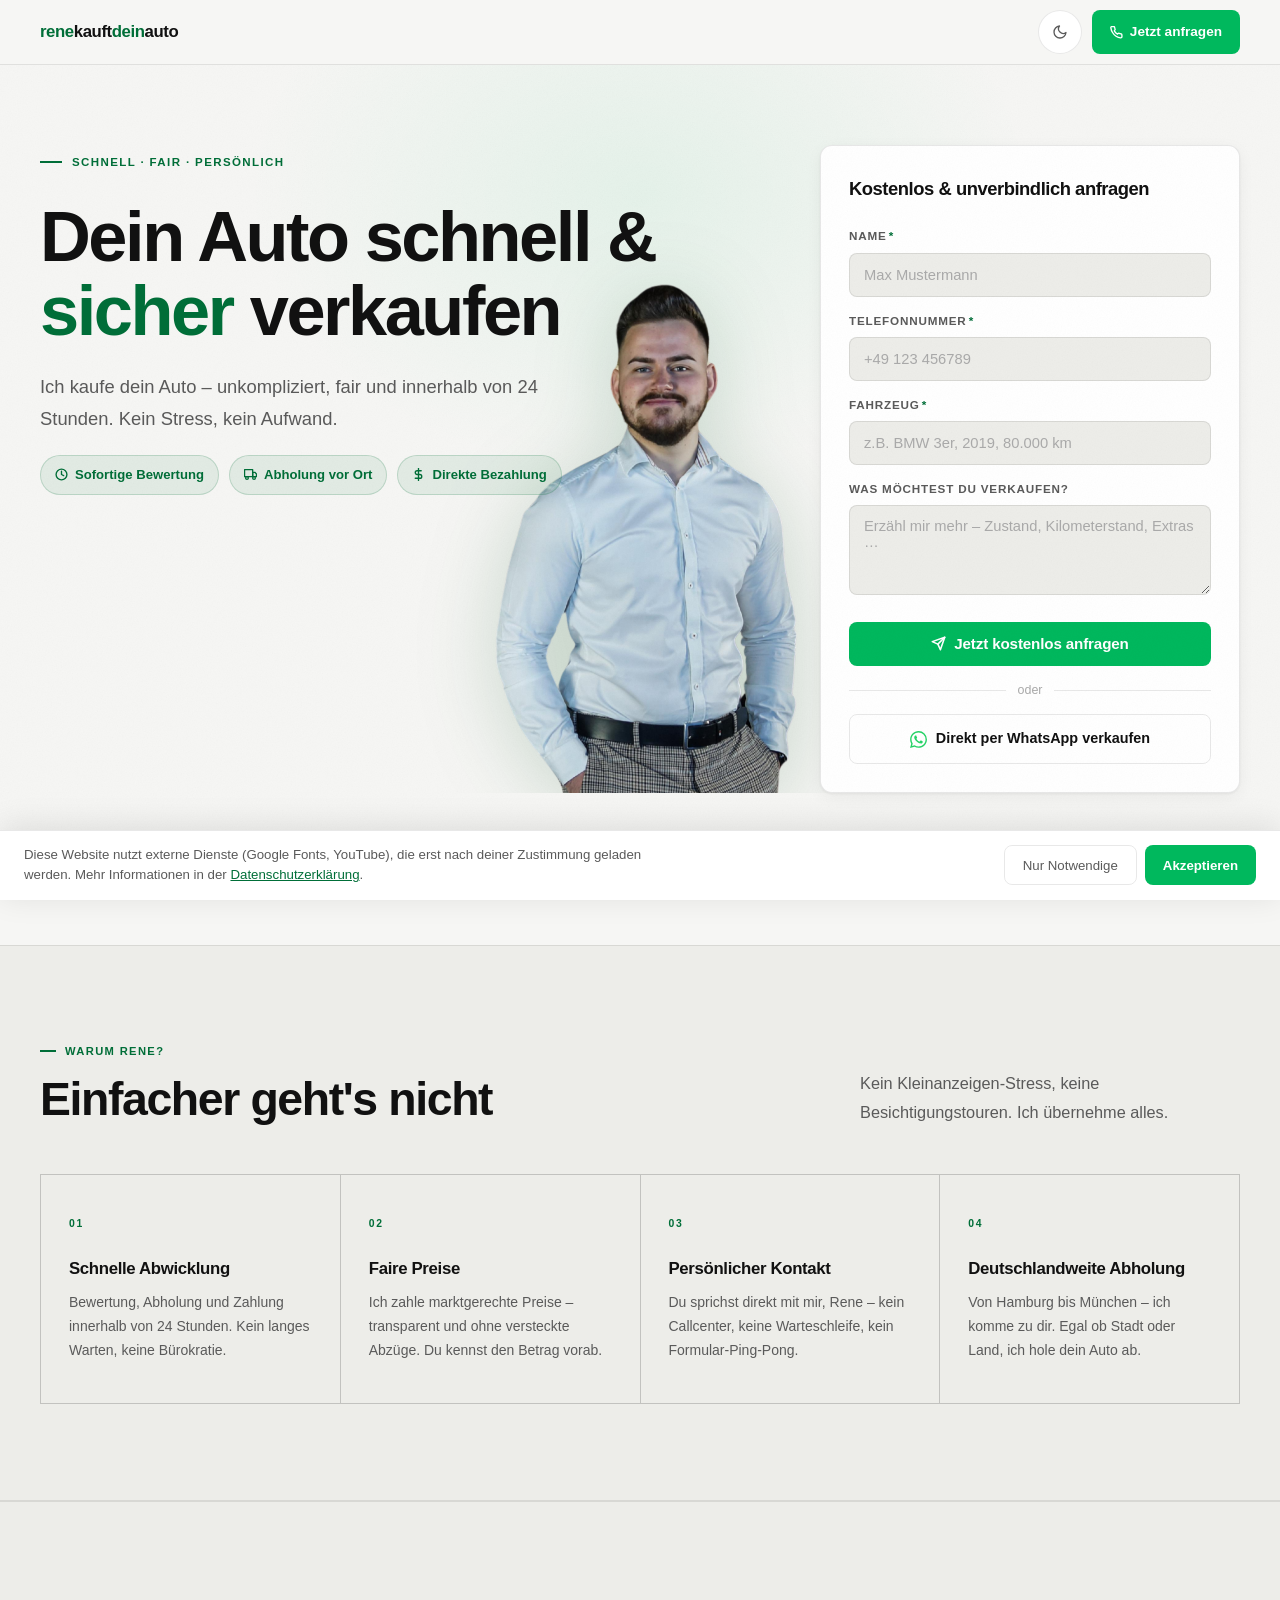
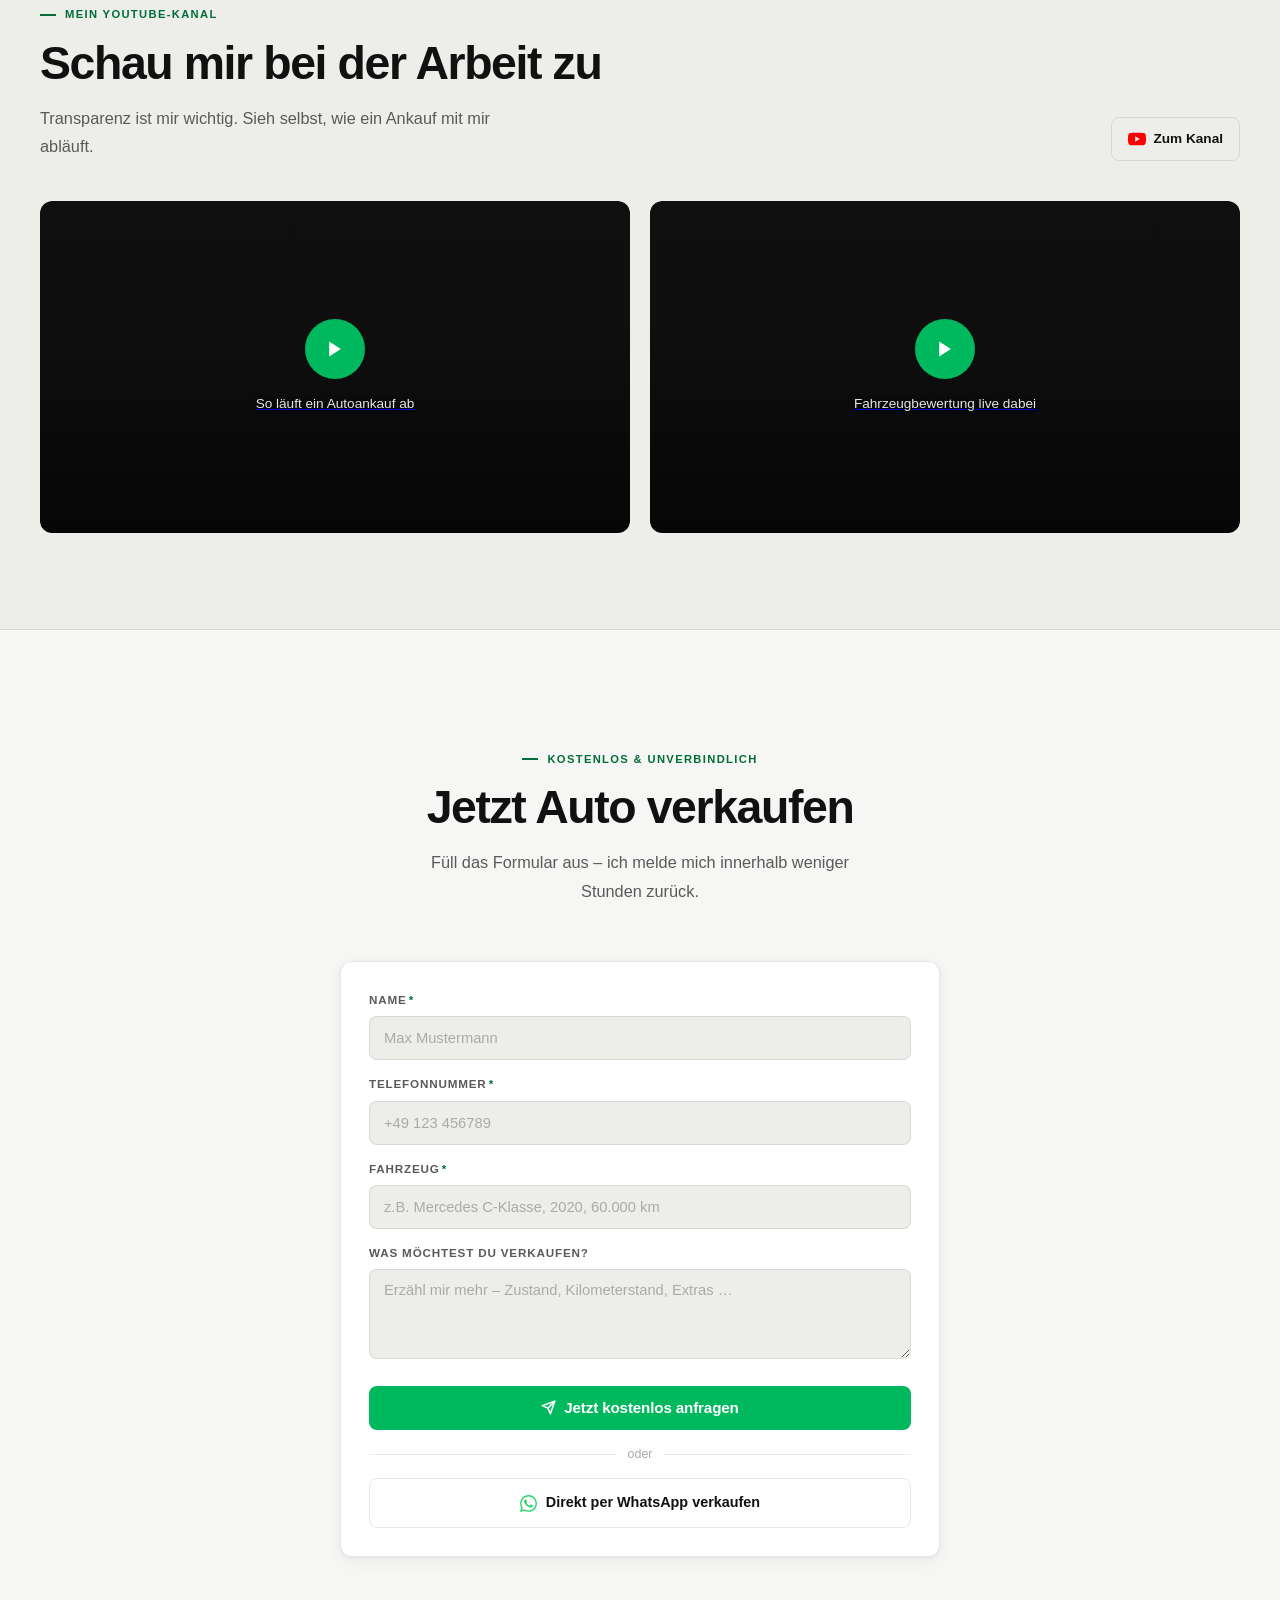
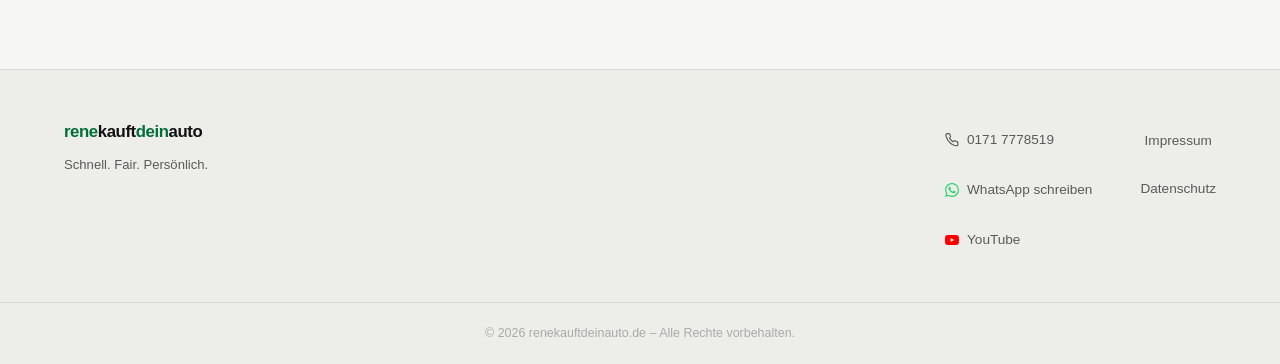
==== index.html @ fe0f82d7 "Add files via upload" ====
<!DOCTYPE html>
<html lang="de" data-theme="light">
<head>
  <meta charset="UTF-8">
  <meta name="viewport" content="width=device-width, initial-scale=1.0">

  <!-- No-flash theme (must be first script) -->
  <script>(function(){document.documentElement.setAttribute('data-theme','light');})()</script>

  <!-- SEO -->
  <title>Auto verkaufen – schnell, fair &amp; persönlich | renekauftdeinauto.de</title>
  <meta name="description" content="Dein Auto schnell und fair verkaufen: Sofortige Bewertung, kostenlose Abholung vor Ort und direkte Bezahlung innerhalb von 24 Stunden. Jetzt kostenlos anfragen!">
  <meta name="robots" content="index, follow">
  <meta name="theme-color" content="#00b85d">
  <meta property="og:locale" content="de_DE">
  <meta name="geo.region" content="DE-BW">
  <meta name="geo.placename" content="Aldingen">
  <link rel="canonical" href="https://renekauftdeinauto.de">

  <!-- Open Graph -->
  <meta property="og:type" content="website">
  <meta property="og:url" content="https://renekauftdeinauto.de">
  <meta property="og:site_name" content="renekauftdeinauto">
  <meta property="og:title" content="Auto verkaufen | Sofortankauf, fair & unkompliziert">
  <meta property="og:description" content="Dein Auto schnell und fair verkaufen: Sofortige Bewertung, Abholung vor Ort, direkte Bezahlung innerhalb von 24 Stunden.">
  <!-- og:image: Füge hier die absolute URL zu einem 1200×630px Vorschaubild ein -->
  <!-- <meta property="og:image" content="https://renekauftdeinauto.de/og-image.jpg"> -->
  <!-- <meta property="og:image:width" content="1200"> -->
  <!-- <meta property="og:image:height" content="630"> -->

  <!-- Twitter Card -->
  <meta name="twitter:card" content="summary_large_image">
  <meta name="twitter:title" content="Auto verkaufen | Sofortankauf, fair & unkompliziert">
  <meta name="twitter:description" content="Dein Auto schnell und fair verkaufen: Sofortige Bewertung, Abholung vor Ort, direkte Bezahlung.">

  <!-- Favicon -->
  <link rel="icon" type="image/svg+xml" href="data:image/svg+xml,%3Csvg xmlns='http://www.w3.org/2000/svg' viewBox='0 0 32 32'%3E%3Crect width='32' height='32' rx='6' fill='%2300b85d'/%3E%3Ctext x='50%25' y='54%25' text-anchor='middle' dominant-baseline='middle' fill='%23ffffff' font-family='Arial' font-weight='bold' font-size='20'%3ER%3C/text%3E%3C/svg%3E">

  <!-- Structured Data -->
  <script type="application/ld+json">
  {
    "@context": "https://schema.org",
    "@type": "AutoDealer",
    "name": "renekauftdeinauto",
    "description": "Ich kaufe dein Auto – unkompliziert, fair und innerhalb von 24 Stunden. Sofortige Bewertung, Abholung vor Ort, direkte Bezahlung.",
    "url": "https://renekauftdeinauto.de",
    "telephone": "+4901717778519",
    "email": "info@renekauftdeinauto.de",
    "address": {
      "@type": "PostalAddress",
      "streetAddress": "Langäckerstraße 23",
      "addressLocality": "Aldingen",
      "postalCode": "78554",
      "addressCountry": "DE"
    },
    "areaServed": { "@type": "Country", "name": "Deutschland" },
    "sameAs": ["https://www.youtube.com/@Rene.Almasi"]
  }
  </script>
  <script type="application/ld+json">
  {
    "@context": "https://schema.org",
    "@type": "FAQPage",
    "mainEntity": [
      {
        "@type": "Question",
        "name": "Wie schnell wird mein Auto bewertet?",
        "acceptedAnswer": { "@type": "Answer", "text": "Ich bewerte dein Auto sofort nach deiner Anfrage und melde mich innerhalb weniger Stunden zurück." }
      },
      {
        "@type": "Question",
        "name": "Holt ihr das Auto bei mir ab?",
        "acceptedAnswer": { "@type": "Answer", "text": "Ja – ich hole dein Auto deutschlandweit direkt bei dir ab, egal ob Hamburg, München oder Berlin." }
      },
      {
        "@type": "Question",
        "name": "Wann bekomme ich mein Geld?",
        "acceptedAnswer": { "@type": "Answer", "text": "Die Bezahlung erfolgt direkt bei der Abholung – sofort, bar oder per Überweisung, ohne Verzögerung." }
      }
    ]
  }
  </script>

  <!-- Fonts: loaded via JS only after consent (DSGVO) -->

  <!-- AOS -->
  <link rel="stylesheet" href="https://unpkg.com/aos@2.3.4/dist/aos.css">

  <style>
    *, *::before, *::after { box-sizing: border-box; margin: 0; padding: 0; }

    /* ═══════════════ LIGHT MODE (default) ═══════════════ */
    :root {
      --bg:           #f6f6f4;
      --s1:           #edede9;
      --s2:           #ffffff;
      --s3:           #e4e4e0;
      --border:       rgba(0,0,0,0.09);
      --border-hi:    rgba(0,0,0,0.18);
      --text:         #111111;
      --text-2:       #5a5a5a;
      --text-3:       #aaaaaa;
      /* accent-text: dark green, 5.4:1 on white */
      --accent:       #006e38;
      /* accent-fill: bright green for buttons/badges */
      --accent-fill:  #00b85d;
      --accent-h:     #009f50;
      --accent-dim:   rgba(0,110,56,0.08);
      --accent-ring:  rgba(0,110,56,0.18);
      --btn-text:     #ffffff;
      --error:        #c0392b;
      --error-dim:    rgba(192,57,43,0.1);
      --shadow-card:  0 1px 3px rgba(0,0,0,0.06), 0 4px 16px rgba(0,0,0,0.05);
      --shadow-hover: 0 4px 12px rgba(0,0,0,0.1), 0 16px 40px rgba(0,0,0,0.08);
      --header-bg:    rgba(246,246,244,0.88);
      --grain-blend:  multiply;
      --grain-opacity:0.045;
      --font:         'Space Grotesk', -apple-system, sans-serif;
      --r:            12px;
      --r-sm:         8px;
      --max:          1200px;
      --ease:         cubic-bezier(0.25, 0, 0, 1);
    }

    /* ═══════════════ DARK MODE ═══════════════ */
    [data-theme="dark"] {
      --bg:           #0a0a0a;
      --s1:           #111111;
      --s2:           #161616;
      --s3:           #1d1d1d;
      --border:       rgba(255,255,255,0.07);
      --border-hi:    rgba(255,255,255,0.14);
      --text:         #ededed;
      --text-2:       #909090;
      --text-3:       #606060;
      --accent:       #00d26a;
      --accent-fill:  #00d26a;
      --accent-h:     #00b85d;
      --accent-dim:   rgba(0,210,106,0.1);
      --accent-ring:  rgba(0,210,106,0.22);
      --btn-text:     #0a0a0a;
      --error:        #f06060;
      --error-dim:    rgba(240,96,96,0.12);
      --shadow-card:  none;
      --shadow-hover: 0 18px 44px rgba(0,0,0,0.5);
      --header-bg:    rgba(10,10,10,0.85);
      --grain-blend:  overlay;
      --grain-opacity:0.032;
    }

    /* ═══════════════ BASE ═══════════════ */
    html { scroll-behavior: smooth; font-size: 16px; }

    body {
      font-family: var(--font);
      background: var(--bg);
      color: var(--text);
      line-height: 1.65;
      overflow-x: hidden;
      -webkit-font-smoothing: antialiased;
      transition: background-color 220ms var(--ease), color 220ms var(--ease);
    }

    h1, h2, h3, p, li, label, span { overflow-wrap: break-word; word-break: break-word; }

    /* Grain overlay */
    body::after {
      content: '';
      position: fixed;
      inset: 0;
      background-image: url("data:image/svg+xml,%3Csvg xmlns='http://www.w3.org/2000/svg' width='250' height='250'%3E%3Cfilter id='n'%3E%3CfeTurbulence type='fractalNoise' baseFrequency='0.8' numOctaves='4' stitchTiles='stitch'/%3E%3CfeColorMatrix type='saturate' values='0'/%3E%3C/filter%3E%3Crect width='250' height='250' filter='url(%23n)' opacity='1'/%3E%3C/svg%3E");
      opacity: var(--grain-opacity);
      mix-blend-mode: var(--grain-blend);
      pointer-events: none;
      z-index: 100;
    }

    /* Skip link */
    .skip-link {
      position: fixed;
      top: -100%;
      left: 24px;
      z-index: 10000;
      background: var(--accent-fill);
      color: var(--btn-text);
      font-family: var(--font);
      font-size: 0.875rem;
      font-weight: 700;
      padding: 10px 18px;
      border-radius: var(--r-sm);
      text-decoration: none;
      transition: top 0.2s;
    }
    .skip-link:focus { top: 16px; }

    /* Focus */
    :focus-visible { outline: 2px solid var(--accent); outline-offset: 3px; border-radius: 4px; }
    :focus:not(:focus-visible) { outline: none; }

    button, a, [role="button"] { touch-action: manipulation; }

    /* Scrollbar */
    ::-webkit-scrollbar { width: 5px; }
    ::-webkit-scrollbar-track { background: var(--bg); }
    ::-webkit-scrollbar-thumb { background: var(--s3); border-radius: 3px; }

    /* ═══════════════ HEADER ═══════════════ */
    header {
      position: sticky;
      top: 0;
      z-index: 200;
      background: var(--header-bg);
      backdrop-filter: blur(14px);
      -webkit-backdrop-filter: blur(14px);
      border-bottom: 1px solid var(--border);
      padding: 0 24px;
      transition: border-color 300ms var(--ease), background-color 220ms var(--ease);
    }
    header.scrolled { border-bottom-color: var(--border-hi); }

    nav {
      max-width: var(--max);
      margin: 0 auto;
      height: 64px;
      display: flex;
      align-items: center;
      justify-content: space-between;
    }

    .logo {
      font-size: 1.05rem;
      font-weight: 700;
      color: var(--text);
      text-decoration: none;
      letter-spacing: -0.025em;
      transition: color 220ms var(--ease);
    }
    .logo em { font-style: normal; color: var(--accent); }

    .nav-right { display: flex; align-items: center; gap: 10px; }

    /* Theme toggle */
    .theme-btn {
      width: 44px;
      height: 44px;
      border-radius: 50%;
      border: 1px solid var(--border);
      background: var(--s2);
      color: var(--text-2);
      display: flex;
      align-items: center;
      justify-content: center;
      cursor: pointer;
      transition: background 180ms var(--ease), border-color 180ms var(--ease),
                  transform 300ms var(--ease), color 220ms var(--ease);
      flex-shrink: 0;
    }
    .theme-btn:hover {
      background: var(--s1);
      border-color: var(--border-hi);
      transform: rotate(22deg);
    }
    /* Show moon in light mode (to switch TO dark), sun in dark mode (to switch TO light) */
    .theme-btn .icon-sun  { display: none; }
    .theme-btn .icon-moon { display: block; }
    [data-theme="dark"] .theme-btn .icon-sun  { display: block; }
    [data-theme="dark"] .theme-btn .icon-moon { display: none; }

    .nav-cta {
      display: inline-flex;
      align-items: center;
      gap: 7px;
      background: var(--accent-fill);
      color: var(--btn-text);
      font-family: var(--font);
      font-size: 0.85rem;
      font-weight: 700;
      padding: 10px 18px;
      min-height: 44px;
      border-radius: var(--r-sm);
      text-decoration: none;
      transition: background 180ms var(--ease), transform 180ms var(--ease), box-shadow 180ms var(--ease);
    }
    .nav-cta:hover {
      background: var(--accent-h);
      transform: translateY(-1px);
      box-shadow: 0 6px 20px var(--accent-ring);
    }
    .nav-cta:active { transform: translateY(0); }

    /* ═══════════════ HERO ═══════════════ */
    #hero {
      padding: 80px 24px 0;
      position: relative;
      overflow: hidden;
      min-height: 880px;
    }
    #hero::before {
      content: '';
      position: absolute;
      top: -80px;
      left: 50%;
      transform: translateX(-50%);
      width: min(860px, 100%);
      height: 520px;
      background: radial-gradient(ellipse at 50% 40%, rgba(0,184,93,0.07) 0%, transparent 65%);
      pointer-events: none;
    }

    .hero-inner {
      max-width: var(--max);
      margin: 0 auto;
      display: grid;
      grid-template-columns: 1fr;
      gap: 56px;
    }
    @media (min-width: 920px) {
      .hero-inner { display: grid; grid-template-columns: 1fr 420px; gap: 64px; align-items: start; position: relative; z-index: 1; }
    }

    .hero-eyebrow {
      display: inline-flex;
      align-items: center;
      gap: 10px;
      font-size: 0.72rem;
      font-weight: 600;
      color: var(--accent);
      letter-spacing: 0.12em;
      text-transform: uppercase;
      margin-bottom: 28px;
    }
    .hero-eyebrow::before { content: ''; width: 22px; height: 2px; background: var(--accent); display: block; flex-shrink: 0; }

    h1 {
      font-size: clamp(2.4rem, 5.6vw, 4.4rem);
      font-weight: 700;
      line-height: 1.06;
      letter-spacing: -0.035em;
      margin-bottom: 22px;
    }
    h1 em { font-style: normal; color: var(--accent); }

    .hero-sub {
      font-size: clamp(1rem, 2vw, 1.15rem);
      color: var(--text-2);
      font-weight: 400;
      max-width: 520px;
      line-height: 1.75;
      margin-bottom: 40px;
    }

    .trust-badges { display: flex; flex-wrap: wrap; gap: 10px; }
    .badge {
      display: inline-flex;
      align-items: center;
      gap: 7px;
      background: var(--accent-dim);
      border: 1px solid rgba(0,110,56,0.18);
      padding: 8px 14px;
      border-radius: 100px;
      font-size: 0.82rem;
      font-weight: 600;
      color: var(--accent);
      white-space: nowrap;
    }
    [data-theme="dark"] .badge { border-color: rgba(0,210,106,0.2); }
    .badge svg { flex-shrink: 0; }

    /* ═══════════════ HERO COLUMNS ═══════════════ */
    .hero-left-col {
      display: flex;
      flex-direction: column;
    }

    .hero-visual {
      position: absolute;
      top: -80px;
      left: 50%;
      transform: translateX(-50%);
      z-index: 0;
      pointer-events: none;
      -webkit-mask-image: linear-gradient(to bottom, transparent 0%, rgba(0,0,0,0.4) 12%, black 28%);
      mask-image: linear-gradient(to bottom, transparent 0%, rgba(0,0,0,0.4) 12%, black 28%);
    }

    .hero-visual img {
      display: block;
      height: 808px;
      width: auto;
      max-width: none;
      object-fit: contain;
      object-position: bottom center;
      filter: drop-shadow(0 10px 40px rgba(0,80,30,0.18));
    }

    /* Right column: form only */
    .hero-content-form {
      display: flex;
      flex-direction: column;
      gap: 24px;
    }

    /* Tighten spacing between sub text and badges in left col */
    .hero-left-col .hero-sub { margin-bottom: 20px; }

    @media (max-width: 919px) {
      .hero-visual img { height: 280px; }
    }

    /* ═══════════════ FORM ═══════════════ */
    .form-card {
      background: var(--s2);
      border: 1px solid var(--border);
      border-radius: var(--r);
      padding: 28px;
      box-shadow: var(--shadow-card);
      transition: background-color 220ms var(--ease), border-color 220ms var(--ease),
                  box-shadow 220ms var(--ease);
    }
    .form-card h3 {
      font-size: 1.15rem;
      font-weight: 700;
      letter-spacing: -0.025em;
      margin-bottom: 22px;
      color: var(--text);
    }

    .form-group { margin-bottom: 14px; }

    label {
      display: block;
      font-size: 0.73rem;
      font-weight: 600;
      color: var(--text-2);
      text-transform: uppercase;
      letter-spacing: 0.07em;
      margin-bottom: 7px;
    }
    .req-mark { color: var(--accent); margin-left: 2px; }

    input, textarea {
      width: 100%;
      background: var(--s1);
      border: 1px solid var(--border);
      border-radius: var(--r-sm);
      padding: 12px 14px;
      min-height: 44px;
      font-family: var(--font);
      font-size: 0.92rem;
      color: var(--text);
      outline: none;
      transition: border-color 180ms var(--ease), box-shadow 180ms var(--ease),
                  background-color 220ms var(--ease);
    }
    input::placeholder, textarea::placeholder { color: var(--text-3); }
    input:focus, textarea:focus {
      border-color: var(--accent);
      box-shadow: 0 0 0 3px var(--accent-dim);
      background: var(--s2);
    }
    input.error, textarea.error {
      border-color: var(--error);
      box-shadow: 0 0 0 3px var(--error-dim);
    }
    textarea { resize: vertical; min-height: 90px; }

    .field-error {
      font-size: 0.78rem;
      color: var(--error);
      font-weight: 500;
      margin-top: 5px;
      display: flex;
      align-items: center;
      gap: 5px;
    }

    .btn-primary {
      width: 100%;
      display: flex;
      align-items: center;
      justify-content: center;
      gap: 8px;
      background: var(--accent-fill);
      color: var(--btn-text);
      font-family: var(--font);
      font-size: 0.95rem;
      font-weight: 700;
      padding: 13px 22px;
      min-height: 44px;
      border-radius: var(--r-sm);
      border: none;
      cursor: pointer;
      margin-top: 18px;
      letter-spacing: -0.01em;
      transition: background 180ms var(--ease), transform 180ms var(--ease), box-shadow 180ms var(--ease);
    }
    .btn-primary:hover {
      background: var(--accent-h);
      transform: translateY(-2px);
      box-shadow: 0 10px 30px var(--accent-ring);
    }
    .btn-primary:active { transform: translateY(1px); box-shadow: none; }
    .btn-primary:disabled { opacity: 0.65; cursor: not-allowed; transform: none; box-shadow: none; }

    .spinner {
      width: 15px; height: 15px;
      border: 2px solid rgba(255,255,255,0.3);
      border-top-color: var(--btn-text);
      border-radius: 50%;
      animation: spin 0.7s linear infinite;
      flex-shrink: 0;
    }
    [data-theme="dark"] .spinner { border-color: rgba(10,10,10,0.25); border-top-color: #0a0a0a; }
    @keyframes spin { to { transform: rotate(360deg); } }

    .form-or {
      display: flex; align-items: center; gap: 12px;
      margin: 14px 0; color: var(--text-3); font-size: 0.78rem;
    }
    .form-or::before, .form-or::after { content: ''; flex: 1; height: 1px; background: var(--border); }

    .btn-whatsapp {
      width: 100%;
      display: flex; align-items: center; justify-content: center; gap: 9px;
      background: transparent;
      border: 1px solid var(--border);
      color: var(--text);
      font-family: var(--font); font-size: 0.9rem; font-weight: 600;
      padding: 12px 22px; min-height: 44px;
      border-radius: var(--r-sm); text-decoration: none; cursor: pointer;
      transition: border-color 180ms var(--ease), background 180ms var(--ease), transform 180ms var(--ease);
    }
    .btn-whatsapp:hover {
      border-color: #25d366;
      background: rgba(37,211,102,0.06);
      transform: translateY(-1px);
    }
    .btn-whatsapp:active { transform: translateY(0); }
    .wa-icon { color: #25d366; flex-shrink: 0; }

    .form-success {
      display: none; flex-direction: column; align-items: center; text-align: center; gap: 18px;
      background: var(--accent-dim);
      border: 1px solid rgba(0,110,56,0.22);
      border-radius: var(--r-sm);
      padding: 36px 24px;
    }
    [data-theme="dark"] .form-success { border-color: rgba(0,210,106,0.25); }
    .form-success.show { display: flex; animation: slide-in 0.32s var(--ease); }
    @keyframes slide-in { from { opacity:0; transform:translateY(-6px); } to { opacity:1; transform:translateY(0); } }

    .form-success-body { display: flex; flex-direction: column; gap: 6px; }
    .form-success-body strong { font-size: 1.05rem; font-weight: 700; color: var(--text); }
    .form-success-body span { font-size: 0.875rem; color: var(--text-2); line-height: 1.65; }
    .form-success-reset {
      background: none; border: none; color: var(--accent);
      font-family: var(--font); font-size: 0.82rem; font-weight: 600;
      cursor: pointer; margin-top: 6px; padding: 4px 0;
      text-decoration: underline; text-decoration-color: transparent;
      transition: text-decoration-color 150ms var(--ease);
    }
    .form-success-reset:hover { text-decoration-color: currentColor; }
    form.form-submitted > :not(.form-success) { display: none !important; }

    .check-svg { width: 48px; height: 48px; flex-shrink: 0; stroke: var(--accent); stroke-width: 2.2; fill: none; }
    .check-circle { stroke-dasharray: 66; stroke-dashoffset: 66; animation: draw 0.5s cubic-bezier(0.65,0,0.45,1) forwards; }
    .check-path   { stroke-dasharray: 20; stroke-dashoffset: 20; animation: draw 0.25s cubic-bezier(0.65,0,0.45,1) 0.4s forwards; }
    @keyframes draw { to { stroke-dashoffset: 0; } }

    /* ═══════════════ SECTIONS ═══════════════ */
    section { padding: 96px 24px; }
    .s-inner { max-width: var(--max); margin: 0 auto; }

    .s-tag {
      display: inline-flex; align-items: center; gap: 9px;
      font-size: 0.7rem; font-weight: 600; color: var(--accent);
      letter-spacing: 0.12em; text-transform: uppercase; margin-bottom: 14px;
    }
    .s-tag::before { content: ''; width: 16px; height: 2px; background: var(--accent); display: block; flex-shrink: 0; }

    h2 {
      font-size: clamp(1.9rem, 3.8vw, 2.9rem);
      font-weight: 700; letter-spacing: -0.03em;
      line-height: 1.12; margin-bottom: 14px;
    }
    .s-sub { font-size: 1.02rem; color: var(--text-2); margin-bottom: 56px; max-width: 460px; line-height: 1.75; }

    /* ═══════════════ VORTEILE ═══════════════ */
    #vorteile {
      background: var(--s1);
      border-top: 1px solid var(--border);
      border-bottom: 1px solid var(--border);
      transition: background-color 220ms var(--ease);
    }

    .feat-grid {
      display: grid; grid-template-columns: 1fr;
      gap: 1px; background: var(--border);
      border: 1px solid var(--border); border-radius: var(--r); overflow: hidden;
    }
    @media (min-width: 560px) { .feat-grid { grid-template-columns: 1fr 1fr; } }
    @media (min-width: 900px) { .feat-grid { grid-template-columns: repeat(4,1fr); } }

    .feat-item {
      background: var(--s2); padding: 36px 28px; min-width: 0;
      transition: background 200ms var(--ease);
    }
    .feat-item:hover { background: var(--s1); }

    .feat-icon {
      width: 42px; height: 42px;
      background: var(--accent-dim); border-radius: 10px;
      display: flex; align-items: center; justify-content: center;
      margin-bottom: 18px; color: var(--accent); flex-shrink: 0;
      transition: transform 240ms var(--ease), box-shadow 240ms var(--ease);
    }
    .feat-item:hover .feat-icon { transform: scale(1.12) rotate(-4deg); box-shadow: 0 4px 18px var(--accent-ring); }
    .feat-item h3 { font-size: 1.05rem; font-weight: 700; letter-spacing: -0.02em; margin-bottom: 9px; }
    .feat-item p  { font-size: 0.875rem; color: var(--text-2); line-height: 1.7; }

    /* ═══════════════ VIDEOS ═══════════════ */
    #videos {
      background: var(--s1);
      border-top: 1px solid var(--border);
      border-bottom: 1px solid var(--border);
      transition: background-color 220ms var(--ease);
    }

    .videos-header {
      display: flex;
      flex-wrap: wrap;
      align-items: flex-end;
      justify-content: space-between;
      gap: 16px;
      margin-bottom: 40px;
    }
    .videos-header-text { margin-bottom: 0; }
    .videos-header-text .s-sub { margin-bottom: 0; }

    .btn-channel {
      display: inline-flex;
      align-items: center;
      gap: 8px;
      background: transparent;
      border: 1px solid var(--border);
      color: var(--text);
      font-family: var(--font);
      font-size: 0.85rem;
      font-weight: 600;
      padding: 10px 16px;
      min-height: 44px;
      border-radius: var(--r-sm);
      text-decoration: none;
      white-space: nowrap;
      flex-shrink: 0;
      transition: border-color 180ms var(--ease), background 180ms var(--ease), transform 180ms var(--ease);
    }
    .btn-channel:hover {
      border-color: var(--border-hi);
      background: var(--s2);
      transform: translateY(-1px);
    }
    .yt-icon { color: #ff0000; flex-shrink: 0; }

    .video-grid { display: grid; grid-template-columns: 1fr; gap: 20px; }
    @media (min-width: 680px) { .video-grid { grid-template-columns: 1fr 1fr; } }

    .video-wrap {
      position: relative; padding-bottom: 56.25%; height: 0;
      border-radius: var(--r); overflow: hidden; background: var(--s3);
    }
    .video-ph {
      position: absolute; inset: 0;
      display: flex; flex-direction: column; align-items: center; justify-content: center; gap: 14px;
      background: #111 center/cover no-repeat; border-radius: var(--r);
      cursor: pointer; overflow: hidden;
      transition: transform 200ms var(--ease);
    }
    .video-ph::before {
      content: ''; position: absolute; inset: 0;
      background: linear-gradient(to top, rgba(0,0,0,0.65) 0%, rgba(0,0,0,0.15) 60%, rgba(0,0,0,0.1) 100%);
      transition: opacity 200ms var(--ease);
    }
    .video-ph:hover::before { opacity: 0.85; }
    .video-ph:focus-visible { outline: 2px solid var(--accent); outline-offset: -2px; }

    .video-ph > * { position: relative; z-index: 1; }
    .play-btn-wrap { position: relative; display: flex; align-items: center; justify-content: center; }
    .play-pulse {
      position: absolute; width: 60px; height: 60px; border-radius: 50%;
      background: var(--accent-fill); opacity: 0;
      animation: pulse-ring 2.5s ease-out infinite;
    }
    .play-pulse:nth-child(2) { animation-delay: 1.25s; }
    @keyframes pulse-ring {
      0%   { transform: scale(1); opacity: 0.3; }
      80%  { transform: scale(1.7); opacity: 0; }
      100% { transform: scale(1.7); opacity: 0; }
    }
    .play-btn {
      position: relative; width: 60px; height: 60px; border-radius: 50%;
      background: var(--accent-fill); display: flex; align-items: center;
      justify-content: center; color: var(--btn-text); z-index: 1;
      transition: transform 200ms var(--ease), box-shadow 200ms var(--ease);
    }
    .video-ph:hover .play-btn { transform: scale(1.1); box-shadow: 0 0 36px rgba(0,0,0,0.5); }
    .video-label { font-size: 0.85rem; font-weight: 500; color: rgba(255,255,255,0.9); text-shadow: 0 1px 4px rgba(0,0,0,0.6); }

    /* ═══════════════ CONTACT ═══════════════ */
    .contact-center { max-width: 600px; margin: 0 auto; text-align: center; }
    .contact-center .s-tag { justify-content: center; }
    .contact-center h2 { text-align: center; }
    .contact-center .s-sub { margin-left: auto; margin-right: auto; text-align: center; }
    #contact .form-card { text-align: left; }

    /* ═══════════════ FOOTER ═══════════════ */
    footer {
      background: var(--s1); border-top: 1px solid var(--border);
      transition: background-color 220ms var(--ease);
    }
    .footer-top {
      max-width: var(--max); margin: 0 auto; padding: 48px 24px 40px;
      display: grid; grid-template-columns: 1fr; gap: 36px;
    }
    @media (min-width: 680px) {
      .footer-top { grid-template-columns: 1fr auto auto; align-items: start; gap: 48px; }
    }
    .footer-brand .logo { display: block; margin-bottom: 8px; }
    .footer-brand p { font-size: 0.82rem; color: var(--text-2); }

    .footer-contact { display: flex; flex-direction: column; gap: 6px; }
    .footer-contact a {
      display: flex; align-items: center; gap: 8px;
      color: var(--text-2); font-size: 0.85rem; text-decoration: none; min-height: 44px;
      transition: color 180ms var(--ease);
    }
    .footer-contact a:hover { color: var(--text); }

    .footer-nav { display: flex; flex-direction: column; gap: 4px; }
    .footer-nav a {
      font-size: 0.85rem; color: var(--text-2); text-decoration: none;
      min-height: 44px; display: flex; align-items: center;
      transition: color 180ms var(--ease);
    }
    .footer-nav a:hover { color: var(--text); }

    .footer-bottom { border-top: 1px solid var(--border); padding: 20px 24px; text-align: center; }
    .footer-bottom p { font-size: 0.78rem; color: var(--text-3); }

    /* ═══════════════ COOKIE BANNER ═══════════════ */
    .cookie-banner {
      position: fixed; bottom: 0; left: 0; right: 0; z-index: 9000;
      background: var(--s2); border-top: 1px solid var(--border);
      box-shadow: 0 -4px 32px rgba(0,0,0,0.10);
      padding: 14px 24px;
      display: flex; align-items: center; gap: 16px; flex-wrap: wrap;
      justify-content: space-between;
      transition: transform 320ms var(--ease);
    }
    .cookie-banner.hidden { transform: translateY(110%); pointer-events: none; }
    .cookie-banner p { font-size: 0.83rem; color: var(--text-2); max-width: 640px; line-height: 1.55; }
    .cookie-banner p .link-btn {
      color: var(--accent); text-decoration: underline; background: none; border: none;
      cursor: pointer; font: inherit; padding: 0;
    }
    .cookie-actions { display: flex; gap: 8px; flex-shrink: 0; }
    .cookie-btn-accept {
      background: var(--accent-fill); color: var(--btn-text);
      border: none; border-radius: var(--r-sm); padding: 9px 18px;
      font: 600 0.83rem var(--font); cursor: pointer; min-height: 40px;
      transition: background 150ms var(--ease);
    }
    .cookie-btn-accept:hover { background: var(--accent-h); }
    .cookie-btn-decline {
      background: none; color: var(--text-2); border: 1px solid var(--border);
      border-radius: var(--r-sm); padding: 9px 18px;
      font: 500 0.83rem var(--font); cursor: pointer; min-height: 40px;
      transition: border-color 150ms var(--ease), color 150ms var(--ease);
    }
    .cookie-btn-decline:hover { border-color: var(--border-hi); color: var(--text); }

    /* ═══════════════ MODALS ═══════════════ */
    .modal-overlay {
      display: none; position: fixed; inset: 0; z-index: 8500;
      background: rgba(0,0,0,0.52); backdrop-filter: blur(4px); -webkit-backdrop-filter: blur(4px);
      align-items: flex-start; justify-content: center;
      padding: 32px 16px 40px; overflow-y: auto;
    }
    .modal-overlay.open { display: flex; animation: modal-fade 200ms var(--ease); }
    @keyframes modal-fade { from { opacity: 0; } to { opacity: 1; } }
    .modal-box {
      background: var(--s2); border: 1px solid var(--border); border-radius: var(--r);
      max-width: 700px; width: 100%; margin: auto; position: relative;
      animation: modal-up 260ms var(--ease);
    }
    @keyframes modal-up { from { opacity:0; transform:translateY(18px); } to { opacity:1; transform:translateY(0); } }
    .modal-header {
      display: flex; align-items: center; justify-content: space-between;
      padding: 22px 28px 18px; border-bottom: 1px solid var(--border);
      position: sticky; top: 0; background: var(--s2); z-index: 1; border-radius: var(--r) var(--r) 0 0;
    }
    .modal-header h2 { font-size: 1.15rem; font-weight: 700; letter-spacing: -0.025em; }
    .modal-close-btn {
      width: 44px; height: 44px; display: flex; align-items: center; justify-content: center;
      background: var(--s1); border: 1px solid var(--border); border-radius: 50%;
      cursor: pointer; color: var(--text-2); font: 500 1rem var(--font); flex-shrink: 0;
      transition: background 150ms var(--ease), color 150ms var(--ease);
    }
    .modal-close-btn:hover { background: var(--s3); color: var(--text); }
    .modal-body { padding: 24px 28px 32px; }
    .modal-body h3 { font-size: 0.95rem; font-weight: 700; margin: 22px 0 8px; color: var(--text); }
    .modal-body h3:first-child { margin-top: 0; }
    .modal-body h4 { font-size: 0.88rem; font-weight: 600; color: var(--text); margin: 14px 0 5px; }
    .modal-body p { font-size: 0.875rem; color: var(--text-2); line-height: 1.75; margin-bottom: 6px; }
    .modal-body address { font-style: normal; font-size: 0.875rem; color: var(--text-2); line-height: 1.85; }
    .modal-body a { color: var(--accent); }
    .modal-body ul { padding-left: 20px; margin-top: 4px; }
    .modal-body ul li { font-size: 0.875rem; color: var(--text-2); line-height: 1.75; margin-bottom: 3px; }
    .modal-placeholder {
      display: inline-flex; align-items: center; gap: 6px;
      background: var(--error-dim); border: 1px solid var(--error);
      border-radius: var(--r-sm); padding: 5px 10px;
      font-size: 0.78rem; font-weight: 600; color: var(--error);
    }

    /* footer nav buttons (replace <a href="#"> links) */
    .footer-nav-btn {
      font-size: 0.85rem; color: var(--text-2); background: none; border: none;
      cursor: pointer; font-family: var(--font); padding: 0;
      min-height: 44px; display: flex; align-items: center;
      transition: color 180ms var(--ease);
    }
    .footer-nav-btn:hover { color: var(--text); }

    /* ═══════════════ REDUCED MOTION ═══════════════ */
    @media (prefers-reduced-motion: reduce) {
      *, *::before, *::after {
        animation-duration: 0.01ms !important;
        animation-iteration-count: 1 !important;
        transition-duration: 0.01ms !important;
      }
      html { scroll-behavior: auto; }
      .check-circle, .check-path { stroke-dashoffset: 0; animation: none; }
      [data-aos] { opacity: 1 !important; transform: none !important; }
    }

    /* ═══════════════ RESPONSIVE — MOBILE ═══════════════ */
    @media (max-width: 639px) {
      section         { padding: 60px 20px; }
      #hero           { padding: 52px 20px 56px; }
      .hero-inner     { gap: 32px; }
      .s-sub          { margin-bottom: 36px; }

      .form-card      { padding: 20px; }
      .form-card h3   { margin-bottom: 16px; }
      .form-group     { margin-bottom: 12px; }

      .feat-item      { padding: 26px 20px; }

      .videos-header  { margin-bottom: 28px; }
      .video-grid     { gap: 14px; }

      .footer-top     { padding: 36px 20px 28px; gap: 24px; }

      /* Cookie banner: stack tightly on narrow screens */
      .cookie-banner  { padding: 12px 16px; gap: 8px; }
      .cookie-actions { width: 100%; justify-content: flex-end; }

      /* Modals: reduce side padding */
      .modal-overlay  { padding: 20px 12px 28px; }
      .modal-header   { padding: 16px 20px 14px; }
      .modal-body     { padding: 18px 20px 24px; }
    }

    /* Mobile: hide nav CTA — form is visible in hero */
    @media (max-width: 639px) {
      .nav-cta        { display: none; }
    }

    /* ═══════════════ ARRANGE — LAYOUT & RHYTHM ═══════════════ */

    /* Feat-grid: editorial numbered layout — remove generic white cards */
    .feat-grid {
      counter-reset: feat-n;
      background: transparent;
      border: none;
      border-radius: 0;
      gap: 0;
      border-top: 1px solid var(--border-hi);
      border-left: 1px solid var(--border-hi);
    }
    .feat-item {
      counter-increment: feat-n;
      background: transparent;
      border-right: 1px solid var(--border-hi);
      border-bottom: 1px solid var(--border-hi);
      padding: 40px 28px;
    }
    .feat-item:hover { background: var(--s2); }
    /* Suppress old icon-based hover */
    .feat-item:hover .feat-icon { transform: none; box-shadow: none; }

    /* Numbered labels replace icon boxes */
    .feat-item::before {
      content: counter(feat-n, decimal-leading-zero);
      display: block;
      font-size: 0.65rem;
      font-weight: 700;
      color: var(--accent);
      letter-spacing: 0.16em;
      font-family: var(--font);
      margin-bottom: 22px;
    }
    .feat-icon { display: none; }

    /* Vorteile heading: split layout on desktop — heading left, sub right */
    @media (min-width: 920px) {
      #vorteile .s-inner > [data-aos] {
        display: grid;
        grid-template-columns: 1fr 380px;
        column-gap: 96px;
        margin-bottom: 48px;
      }
      #vorteile .s-inner > [data-aos] .s-tag { grid-column: 1; grid-row: 1; }
      #vorteile .s-inner > [data-aos] h2     { grid-column: 1; grid-row: 2; margin-bottom: 0; }
      #vorteile .s-inner > [data-aos] .s-sub {
        grid-column: 2;
        grid-row: 1 / 3;
        align-self: end;
        margin-bottom: 0;
        max-width: none;
      }
    }

    /* Contact: stronger CTA weight via generous padding */
    #contact { padding-top: 112px; padding-bottom: 112px; }
    @media (max-width: 639px) { #contact { padding-top: 72px; padding-bottom: 72px; } }
  </style>
</head>
<body>

  <a href="#main-content" class="skip-link">Zum Inhalt springen</a>

  <!-- ══════════ HEADER ══════════ -->
  <header id="site-header">
    <nav aria-label="Hauptnavigation">
      <a href="#" class="logo" aria-label="renekauftdeinauto – Startseite"><em>rene</em>kauft<em>dein</em>auto</a>
      <div class="nav-right">
        <button id="theme-toggle" class="theme-btn" aria-label="Dunkles Design aktivieren" type="button">
          <!-- Moon: shown in light mode -->
          <svg class="icon-moon" width="16" height="16" viewBox="0 0 24 24" fill="none" stroke="currentColor" stroke-width="2" stroke-linecap="round" stroke-linejoin="round" aria-hidden="true">
            <path d="M21 12.79A9 9 0 1 1 11.21 3 7 7 0 0 0 21 12.79z"/>
          </svg>
          <!-- Sun: shown in dark mode -->
          <svg class="icon-sun" width="16" height="16" viewBox="0 0 24 24" fill="none" stroke="currentColor" stroke-width="2" stroke-linecap="round" stroke-linejoin="round" aria-hidden="true">
            <circle cx="12" cy="12" r="5"/><line x1="12" y1="1" x2="12" y2="3"/><line x1="12" y1="21" x2="12" y2="23"/>
            <line x1="4.22" y1="4.22" x2="5.64" y2="5.64"/><line x1="18.36" y1="18.36" x2="19.78" y2="19.78"/>
            <line x1="1" y1="12" x2="3" y2="12"/><line x1="21" y1="12" x2="23" y2="12"/>
            <line x1="4.22" y1="19.78" x2="5.64" y2="18.36"/><line x1="18.36" y1="5.64" x2="19.78" y2="4.22"/>
          </svg>
        </button>
        <a href="#anfrage" class="nav-cta">
          <svg width="13" height="13" viewBox="0 0 24 24" fill="none" stroke="currentColor" stroke-width="2.5" stroke-linecap="round" stroke-linejoin="round" aria-hidden="true">
            <path d="M22 16.92v3a2 2 0 0 1-2.18 2 19.79 19.79 0 0 1-8.63-3.07A19.5 19.5 0 0 1 4.69 12 19.79 19.79 0 0 1 1.61 3.41 2 2 0 0 1 3.6 1h3a2 2 0 0 1 2 1.72c.127.96.361 1.903.7 2.81a2 2 0 0 1-.45 2.11L7.91 8.95a16 16 0 0 0 6 6l.95-.96a2 2 0 0 1 2.11-.45c.907.339 1.85.573 2.81.7A2 2 0 0 1 21.72 16.92z"/>
          </svg>
          Jetzt anfragen
        </a>
      </div>
    </nav>
  </header>

  <main id="main-content">

    <!-- ══════════ HERO ══════════ -->
    <section id="hero" aria-labelledby="hero-heading">
      <div class="hero-visual" aria-hidden="true">
        <img src="renekauftdeinauto.png" alt="Rene Almasi – Ihr persönlicher Fahrzeugankäufer" loading="eager" fetchpriority="high">
      </div>
      <div class="hero-inner">

        <!-- LEFT: headline + sub + badges -->
        <div class="hero-left-col">
          <div data-aos="fade-up">
            <div class="hero-eyebrow" aria-hidden="true">Schnell · Fair · Persönlich</div>
            <h1 id="hero-heading">Dein Auto schnell &amp; <em>sicher</em> verkaufen</h1>
            <p class="hero-sub">Ich kaufe dein Auto – unkompliziert, fair und innerhalb von 24 Stunden. Kein Stress, kein Aufwand.</p>
            <div class="trust-badges" aria-label="Unsere Leistungen">
              <div class="badge">
                <svg width="13" height="13" viewBox="0 0 24 24" fill="none" stroke="currentColor" stroke-width="2.5" stroke-linecap="round" stroke-linejoin="round" aria-hidden="true"><circle cx="12" cy="12" r="10"/><polyline points="12 6 12 12 16 14"/></svg>
                Sofortige Bewertung
              </div>
              <div class="badge">
                <svg width="13" height="13" viewBox="0 0 24 24" fill="none" stroke="currentColor" stroke-width="2.5" stroke-linecap="round" stroke-linejoin="round" aria-hidden="true"><rect x="1" y="3" width="15" height="13"/><polygon points="16 8 20 8 23 11 23 16 16 16 16 8"/><circle cx="5.5" cy="18.5" r="2.5"/><circle cx="18.5" cy="18.5" r="2.5"/></svg>
                Abholung vor Ort
              </div>
              <div class="badge">
                <svg width="13" height="13" viewBox="0 0 24 24" fill="none" stroke="currentColor" stroke-width="2.5" stroke-linecap="round" stroke-linejoin="round" aria-hidden="true"><line x1="12" y1="1" x2="12" y2="23"/><path d="M17 5H9.5a3.5 3.5 0 0 0 0 7h5a3.5 3.5 0 0 1 0 7H6"/></svg>
                Direkte Bezahlung
              </div>
            </div>
          </div>
        </div>

        <!-- RIGHT: form -->
        <div class="hero-content-form" data-aos="fade-up" data-aos-delay="100">
          <div class="form-card" id="anfrage">
          <h3>Kostenlos &amp; unverbindlich anfragen</h3>
          <form onsubmit="handleSubmit(event,'heroOk')" novalidate>
            <div class="form-group">
              <label for="h-name">Name<span class="req-mark" aria-hidden="true">*</span></label>
              <input type="text" id="h-name" name="name" placeholder="Max Mustermann"
                     required aria-required="true" autocomplete="name" maxlength="100">
            </div>
            <div class="form-group">
              <label for="h-phone">Telefonnummer<span class="req-mark" aria-hidden="true">*</span></label>
              <input type="tel" id="h-phone" name="phone" placeholder="+49 123 456789"
                     required aria-required="true" autocomplete="tel" maxlength="30">
            </div>
            <div class="form-group">
              <label for="h-car">Fahrzeug<span class="req-mark" aria-hidden="true">*</span></label>
              <input type="text" id="h-car" name="car" placeholder="z.B. BMW 3er, 2019, 80.000 km"
                     required aria-required="true" autocomplete="off" maxlength="200">
            </div>
            <div class="form-group">
              <label for="h-msg">Was möchtest du verkaufen?</label>
              <textarea id="h-msg" name="message"
                        placeholder="Erzähl mir mehr – Zustand, Kilometerstand, Extras …"
                        maxlength="1000"></textarea>
            </div>
            <button type="submit" class="btn-primary">
              <svg width="15" height="15" viewBox="0 0 24 24" fill="none" stroke="currentColor" stroke-width="2.5" stroke-linecap="round" stroke-linejoin="round" aria-hidden="true"><line x1="22" y1="2" x2="11" y2="13"/><polygon points="22 2 15 22 11 13 2 9 22 2"/></svg>
              Jetzt kostenlos anfragen
            </button>
            <div class="form-or" aria-hidden="true">oder</div>
            <a href="https://wa.me/4901717778519" target="_blank" rel="noopener noreferrer"
               class="btn-whatsapp" aria-label="Auto direkt per WhatsApp verkaufen">
              <svg class="wa-icon" width="17" height="17" viewBox="0 0 24 24" fill="currentColor" aria-hidden="true">
                <path d="M17.472 14.382c-.297-.149-1.758-.867-2.03-.967-.273-.099-.471-.148-.67.15-.197.297-.767.966-.94 1.164-.173.199-.347.223-.644.075-.297-.15-1.255-.463-2.39-1.475-.883-.788-1.48-1.761-1.653-2.059-.173-.297-.018-.458.13-.606.134-.133.298-.347.446-.52.149-.174.198-.298.298-.497.099-.198.05-.371-.025-.52-.075-.149-.669-1.612-.916-2.207-.242-.579-.487-.5-.669-.51-.173-.008-.371-.01-.57-.01-.198 0-.52.074-.792.372-.272.297-1.04 1.016-1.04 2.479 0 1.462 1.065 2.875 1.213 3.074.149.198 2.096 3.2 5.077 4.487.709.306 1.262.489 1.694.625.712.227 1.36.195 1.871.118.571-.085 1.758-.719 2.006-1.413.248-.694.248-1.289.173-1.413-.074-.124-.272-.198-.57-.347m-5.421 7.403h-.004a9.87 9.87 0 0 1-5.031-1.378l-.361-.214-3.741.982.998-3.648-.235-.374a9.86 9.86 0 0 1-1.51-5.26c.001-5.45 4.436-9.884 9.888-9.884 2.64 0 5.122 1.03 6.988 2.898a9.825 9.825 0 0 1 2.893 6.994c-.003 5.45-4.437 9.884-9.885 9.884m8.413-18.297A11.815 11.815 0 0 0 12.05 0C5.495 0 .16 5.335.157 11.892c0 2.096.547 4.142 1.588 5.945L.057 24l6.305-1.654a11.882 11.882 0 0 0 5.683 1.448h.005c6.554 0 11.89-5.335 11.893-11.893a11.821 11.821 0 0 0-3.48-8.413z"/>
              </svg>
              Direkt per WhatsApp verkaufen
            </a>
            <div id="heroOk" class="form-success" role="alert" aria-live="assertive">
              <svg class="check-svg" viewBox="0 0 28 28" aria-hidden="true">
                <circle class="check-circle" cx="14" cy="14" r="12" stroke-linecap="round"/>
                <path class="check-path" d="M8 14l4 4 8-8" stroke-linecap="round" stroke-linejoin="round"/>
              </svg>
              <div class="form-success-body">
                <strong>Anfrage erhalten!</strong>
                <span>Vielen Dank – ich melde mich so schnell wie möglich, meist innerhalb weniger Stunden.</span>
                <button type="button" class="form-success-reset" onclick="resetForm(this)">Neue Anfrage stellen</button>
              </div>
            </div>
          </form>
          </div><!-- /form-card -->
        </div><!-- /hero-content-form -->

      </div>
    </section>

    <!-- ══════════ VORTEILE ══════════ -->
    <section id="vorteile" aria-labelledby="vorteile-heading">
      <div class="s-inner">
        <div data-aos="fade-up">
          <div class="s-tag" aria-hidden="true">Warum Rene?</div>
          <h2 id="vorteile-heading">Einfacher geht's nicht</h2>
          <p class="s-sub">Kein Kleinanzeigen-Stress, keine Besichtigungstouren. Ich übernehme alles.</p>
        </div>
        <div class="feat-grid" role="list">
          <div class="feat-item" role="listitem" data-aos="fade-up" data-aos-delay="0">
            <div class="feat-icon" aria-hidden="true">
              <svg width="21" height="21" viewBox="0 0 24 24" fill="none" stroke="currentColor" stroke-width="2" stroke-linecap="round" stroke-linejoin="round"><polyline points="13 2 3 14 12 14 11 22 21 10 12 10 13 2"/></svg>
            </div>
            <h3>Schnelle Abwicklung</h3>
            <p>Bewertung, Abholung und Zahlung innerhalb von 24 Stunden. Kein langes Warten, keine Bürokratie.</p>
          </div>
          <div class="feat-item" role="listitem" data-aos="fade-up" data-aos-delay="70">
            <div class="feat-icon" aria-hidden="true">
              <svg width="21" height="21" viewBox="0 0 24 24" fill="none" stroke="currentColor" stroke-width="2" stroke-linecap="round" stroke-linejoin="round"><line x1="12" y1="1" x2="12" y2="23"/><path d="M17 5H9.5a3.5 3.5 0 0 0 0 7h5a3.5 3.5 0 0 1 0 7H6"/></svg>
            </div>
            <h3>Faire Preise</h3>
            <p>Ich zahle marktgerechte Preise – transparent und ohne versteckte Abzüge. Du kennst den Betrag vorab.</p>
          </div>
          <div class="feat-item" role="listitem" data-aos="fade-up" data-aos-delay="140">
            <div class="feat-icon" aria-hidden="true">
              <svg width="21" height="21" viewBox="0 0 24 24" fill="none" stroke="currentColor" stroke-width="2" stroke-linecap="round" stroke-linejoin="round"><path d="M20 21v-2a4 4 0 0 0-4-4H8a4 4 0 0 0-4 4v2"/><circle cx="12" cy="7" r="4"/></svg>
            </div>
            <h3>Persönlicher Kontakt</h3>
            <p>Du sprichst direkt mit mir, Rene – kein Callcenter, keine Warteschleife, kein Formular-Ping-Pong.</p>
          </div>
          <div class="feat-item" role="listitem" data-aos="fade-up" data-aos-delay="210">
            <div class="feat-icon" aria-hidden="true">
              <svg width="21" height="21" viewBox="0 0 24 24" fill="none" stroke="currentColor" stroke-width="2" stroke-linecap="round" stroke-linejoin="round"><circle cx="12" cy="12" r="10"/><line x1="2" y1="12" x2="22" y2="12"/><path d="M12 2a15.3 15.3 0 0 1 4 10 15.3 15.3 0 0 1-4 10 15.3 15.3 0 0 1-4-10 15.3 15.3 0 0 1 4-10z"/></svg>
            </div>
            <h3>Deutschlandweite Abholung</h3>
            <p>Von Hamburg bis München – ich komme zu dir. Egal ob Stadt oder Land, ich hole dein Auto ab.</p>
          </div>
        </div>
      </div>
    </section>

    <!-- ══════════ YOUTUBE ══════════ -->
<section id="videos" aria-labelledby="videos-heading">
      <div class="s-inner">
        <div class="videos-header" data-aos="fade-up">
          <div class="videos-header-text">
            <div class="s-tag" aria-hidden="true">Mein YouTube-Kanal</div>
            <h2 id="videos-heading">Schau mir bei der Arbeit zu</h2>
            <p class="s-sub">Transparenz ist mir wichtig. Sieh selbst, wie ein Ankauf mit mir abläuft.</p>
          </div>
          <a href="https://www.youtube.com/@Rene.Almasi" target="_blank" rel="noopener noreferrer"
             class="btn-channel" aria-label="YouTube-Kanal von Rene Almasi öffnen">
            <svg class="yt-icon" width="18" height="18" viewBox="0 0 24 24" fill="currentColor" aria-hidden="true">
              <path d="M23.498 6.186a3.016 3.016 0 0 0-2.122-2.136C19.505 3.545 12 3.545 12 3.545s-7.505 0-9.377.505A3.017 3.017 0 0 0 .502 6.186C0 8.07 0 12 0 12s0 3.93.502 5.814a3.016 3.016 0 0 0 2.122 2.136c1.871.505 9.376.505 9.376.505s7.505 0 9.377-.505a3.015 3.015 0 0 0 2.122-2.136C24 15.93 24 12 24 12s0-3.93-.502-5.814zM9.545 15.568V8.432L15.818 12l-6.273 3.568z"/>
            </svg>
            Zum Kanal
          </a>
        </div>
        <div class="video-grid">
          <div data-aos="fade-up" data-aos-delay="0">
            <div class="video-wrap">
              <a class="video-ph" href="https://www.youtube.com/watch?v=EvXTV2qx1tk" target="_blank" rel="noopener noreferrer"
                   aria-label="Video auf YouTube ansehen: So läuft ein Autoankauf ab"
                   data-vid="EvXTV2qx1tk">
                <div class="play-btn-wrap">
                  <div class="play-pulse" aria-hidden="true"></div>
                  <div class="play-pulse" aria-hidden="true"></div>
                  <div class="play-btn" aria-hidden="true">
                    <svg width="20" height="20" viewBox="0 0 24 24" fill="currentColor"><polygon points="5 3 19 12 5 21 5 3"/></svg>
                  </div>
                </div>
                <span class="video-label">So läuft ein Autoankauf ab</span>
              </a>
            </div>
          </div>
          <div data-aos="fade-up" data-aos-delay="90">
            <div class="video-wrap">
              <a class="video-ph" href="https://www.youtube.com/watch?v=TNhzN1g9MEg" target="_blank" rel="noopener noreferrer"
                   aria-label="Video auf YouTube ansehen: Fahrzeugbewertung live dabei"
                   data-vid="TNhzN1g9MEg">
                <div class="play-btn-wrap">
                  <div class="play-pulse" aria-hidden="true"></div>
                  <div class="play-pulse" aria-hidden="true"></div>
                  <div class="play-btn" aria-hidden="true">
                    <svg width="20" height="20" viewBox="0 0 24 24" fill="currentColor"><polygon points="5 3 19 12 5 21 5 3"/></svg>
                  </div>
                </div>
                <span class="video-label">Fahrzeugbewertung live dabei</span>
              </a>
            </div>
          </div>
        </div>
      </div>
    </section>

    <!-- ══════════ CTA REPEAT ══════════ -->
    <section id="contact" aria-labelledby="contact-heading">
      <div class="s-inner">
        <div class="contact-center">
          <div data-aos="fade-up">
            <div class="s-tag" aria-hidden="true">Kostenlos &amp; unverbindlich</div>
            <h2 id="contact-heading">Jetzt Auto verkaufen</h2>
            <p class="s-sub">Füll das Formular aus – ich melde mich innerhalb weniger Stunden zurück.</p>
          </div>
          <div class="form-card" data-aos="fade-up" data-aos-delay="80">
            <form onsubmit="handleSubmit(event,'contactOk')" novalidate>
              <div class="form-group">
                <label for="c-name">Name<span class="req-mark" aria-hidden="true">*</span></label>
                <input type="text" id="c-name" name="name" placeholder="Max Mustermann"
                       required aria-required="true" autocomplete="name" maxlength="100">
              </div>
              <div class="form-group">
                <label for="c-phone">Telefonnummer<span class="req-mark" aria-hidden="true">*</span></label>
                <input type="tel" id="c-phone" name="phone" placeholder="+49 123 456789"
                       required aria-required="true" autocomplete="tel" maxlength="30">
              </div>
              <div class="form-group">
                <label for="c-car">Fahrzeug<span class="req-mark" aria-hidden="true">*</span></label>
                <input type="text" id="c-car" name="car" placeholder="z.B. Mercedes C-Klasse, 2020, 60.000 km"
                       required aria-required="true" autocomplete="off" maxlength="200">
              </div>
              <div class="form-group">
                <label for="c-msg">Was möchtest du verkaufen?</label>
                <textarea id="c-msg" name="message"
                          placeholder="Erzähl mir mehr – Zustand, Kilometerstand, Extras …"
                          maxlength="1000"></textarea>
              </div>
              <button type="submit" class="btn-primary">
                <svg width="15" height="15" viewBox="0 0 24 24" fill="none" stroke="currentColor" stroke-width="2.5" stroke-linecap="round" stroke-linejoin="round" aria-hidden="true"><line x1="22" y1="2" x2="11" y2="13"/><polygon points="22 2 15 22 11 13 2 9 22 2"/></svg>
                Jetzt kostenlos anfragen
              </button>
              <div class="form-or" aria-hidden="true">oder</div>
              <a href="https://wa.me/4901717778519" target="_blank" rel="noopener noreferrer"
                 class="btn-whatsapp" aria-label="Auto direkt per WhatsApp verkaufen">
                <svg class="wa-icon" width="17" height="17" viewBox="0 0 24 24" fill="currentColor" aria-hidden="true">
                  <path d="M17.472 14.382c-.297-.149-1.758-.867-2.03-.967-.273-.099-.471-.148-.67.15-.197.297-.767.966-.94 1.164-.173.199-.347.223-.644.075-.297-.15-1.255-.463-2.39-1.475-.883-.788-1.48-1.761-1.653-2.059-.173-.297-.018-.458.13-.606.134-.133.298-.347.446-.52.149-.174.198-.298.298-.497.099-.198.05-.371-.025-.52-.075-.149-.669-1.612-.916-2.207-.242-.579-.487-.5-.669-.51-.173-.008-.371-.01-.57-.01-.198 0-.52.074-.792.372-.272.297-1.04 1.016-1.04 2.479 0 1.462 1.065 2.875 1.213 3.074.149.198 2.096 3.2 5.077 4.487.709.306 1.262.489 1.694.625.712.227 1.36.195 1.871.118.571-.085 1.758-.719 2.006-1.413.248-.694.248-1.289.173-1.413-.074-.124-.272-.198-.57-.347m-5.421 7.403h-.004a9.87 9.87 0 0 1-5.031-1.378l-.361-.214-3.741.982.998-3.648-.235-.374a9.86 9.86 0 0 1-1.51-5.26c.001-5.45 4.436-9.884 9.888-9.884 2.64 0 5.122 1.03 6.988 2.898a9.825 9.825 0 0 1 2.893 6.994c-.003 5.45-4.437 9.884-9.885 9.884m8.413-18.297A11.815 11.815 0 0 0 12.05 0C5.495 0 .16 5.335.157 11.892c0 2.096.547 4.142 1.588 5.945L.057 24l6.305-1.654a11.882 11.882 0 0 0 5.683 1.448h.005c6.554 0 11.89-5.335 11.893-11.893a11.821 11.821 0 0 0-3.48-8.413z"/>
                </svg>
                Direkt per WhatsApp verkaufen
              </a>
              <div id="contactOk" class="form-success" role="alert" aria-live="assertive">
                <svg class="check-svg" viewBox="0 0 28 28" aria-hidden="true">
                  <circle class="check-circle" cx="14" cy="14" r="12" stroke-linecap="round"/>
                  <path class="check-path" d="M8 14l4 4 8-8" stroke-linecap="round" stroke-linejoin="round"/>
                </svg>
                <div class="form-success-body">
                  <strong>Anfrage erhalten!</strong>
                  <span>Vielen Dank – ich melde mich so schnell wie möglich, meist innerhalb weniger Stunden.</span>
                  <button type="button" class="form-success-reset" onclick="resetForm(this)">Neue Anfrage stellen</button>
                </div>
              </div>
            </form>
          </div>
        </div>
      </div>
    </section>

  </main>

  <!-- ══════════ FOOTER ══════════ -->
  <footer>
    <div class="footer-top">
      <div class="footer-brand">
        <a href="#" class="logo" aria-label="renekauftdeinauto – Startseite"><em>rene</em>kauft<em>dein</em>auto</a>
        <p>Schnell. Fair. Persönlich.</p>
      </div>
      <div class="footer-contact" aria-label="Kontakt">
        <a href="tel:+4901717778519" aria-label="Anrufen: 0171 7778519">
          <svg width="14" height="14" viewBox="0 0 24 24" fill="none" stroke="currentColor" stroke-width="2" stroke-linecap="round" stroke-linejoin="round" aria-hidden="true"><path d="M22 16.92v3a2 2 0 0 1-2.18 2 19.79 19.79 0 0 1-8.63-3.07A19.5 19.5 0 0 1 4.69 12 19.79 19.79 0 0 1 1.61 3.41 2 2 0 0 1 3.6 1h3a2 2 0 0 1 2 1.72c.127.96.361 1.903.7 2.81a2 2 0 0 1-.45 2.11L7.91 8.95a16 16 0 0 0 6 6l.95-.96a2 2 0 0 1 2.11-.45c.907.339 1.85.573 2.81.7A2 2 0 0 1 21.72 16.92z"/></svg>
          0171 7778519
        </a>
        <a href="https://wa.me/4901717778519" target="_blank" rel="noopener noreferrer" aria-label="WhatsApp schreiben">
          <svg width="14" height="14" viewBox="0 0 24 24" fill="currentColor" style="color:#25d366" aria-hidden="true">
            <path d="M17.472 14.382c-.297-.149-1.758-.867-2.03-.967-.273-.099-.471-.148-.67.15-.197.297-.767.966-.94 1.164-.173.199-.347.223-.644.075-.297-.15-1.255-.463-2.39-1.475-.883-.788-1.48-1.761-1.653-2.059-.173-.297-.018-.458.13-.606.134-.133.298-.347.446-.52.149-.174.198-.298.298-.497.099-.198.05-.371-.025-.52-.075-.149-.669-1.612-.916-2.207-.242-.579-.487-.5-.669-.51-.173-.008-.371-.01-.57-.01-.198 0-.52.074-.792.372-.272.297-1.04 1.016-1.04 2.479 0 1.462 1.065 2.875 1.213 3.074.149.198 2.096 3.2 5.077 4.487.709.306 1.262.489 1.694.625.712.227 1.36.195 1.871.118.571-.085 1.758-.719 2.006-1.413.248-.694.248-1.289.173-1.413-.074-.124-.272-.198-.57-.347m-5.421 7.403h-.004a9.87 9.87 0 0 1-5.031-1.378l-.361-.214-3.741.982.998-3.648-.235-.374a9.86 9.86 0 0 1-1.51-5.26c.001-5.45 4.436-9.884 9.888-9.884 2.64 0 5.122 1.03 6.988 2.898a9.825 9.825 0 0 1 2.893 6.994c-.003 5.45-4.437 9.884-9.885 9.884m8.413-18.297A11.815 11.815 0 0 0 12.05 0C5.495 0 .16 5.335.157 11.892c0 2.096.547 4.142 1.588 5.945L.057 24l6.305-1.654a11.882 11.882 0 0 0 5.683 1.448h.005c6.554 0 11.89-5.335 11.893-11.893a11.821 11.821 0 0 0-3.48-8.413z"/>
          </svg>
          WhatsApp schreiben
        </a>
        <a href="https://www.youtube.com/@Rene.Almasi" target="_blank" rel="noopener noreferrer" aria-label="YouTube-Kanal öffnen">
          <svg width="14" height="14" viewBox="0 0 24 24" fill="currentColor" style="color:#ff0000" aria-hidden="true">
            <path d="M23.498 6.186a3.016 3.016 0 0 0-2.122-2.136C19.505 3.545 12 3.545 12 3.545s-7.505 0-9.377.505A3.017 3.017 0 0 0 .502 6.186C0 8.07 0 12 0 12s0 3.93.502 5.814a3.016 3.016 0 0 0 2.122 2.136c1.871.505 9.376.505 9.376.505s7.505 0 9.377-.505a3.015 3.015 0 0 0 2.122-2.136C24 15.93 24 12 24 12s0-3.93-.502-5.814zM9.545 15.568V8.432L15.818 12l-6.273 3.568z"/>
          </svg>
          YouTube
        </a>
      </div>
      <nav class="footer-nav" aria-label="Rechtliches">
        <button class="footer-nav-btn" onclick="openModal('impressum-modal')">Impressum</button>
        <button class="footer-nav-btn" onclick="openModal('datenschutz-modal')">Datenschutz</button>
      </nav>
    </div>
    <div class="footer-bottom">
      <p>© <span id="year">2025</span> renekauftdeinauto.de – Alle Rechte vorbehalten.</p>
    </div>
  </footer>

  <!-- ══════════ COOKIE BANNER ══════════ -->
  <div id="cookie-banner" class="cookie-banner" role="dialog" aria-label="Datenschutzhinweis">
    <p>Diese Website nutzt externe Dienste (Google Fonts, YouTube), die erst nach deiner Zustimmung geladen werden. Mehr Informationen in der <button class="link-btn" onclick="openModal('datenschutz-modal')">Datenschutzerklärung</button>.</p>
    <div class="cookie-actions">
      <button class="cookie-btn-decline" onclick="setConsent('declined')">Nur Notwendige</button>
      <button class="cookie-btn-accept" onclick="setConsent('accepted')">Akzeptieren</button>
    </div>
  </div>

  <!-- ══════════ IMPRESSUM MODAL ══════════ -->
  <div id="impressum-modal" class="modal-overlay" role="dialog" aria-modal="true" aria-labelledby="impressum-title">
    <div class="modal-box">
      <div class="modal-header">
        <h2 id="impressum-title">Impressum</h2>
        <button class="modal-close-btn" onclick="closeModal('impressum-modal')" aria-label="Impressum schließen">&#x2715;</button>
      </div>
      <div class="modal-body">
        <h3>Angaben gemäß § 5 TMG</h3>
        <address>
          Einzelunternehmen Rene Chris Almasi<br>
          Rene Almasi<br>
          Langäckerstraße 23<br>
          78554 Aldingen<br><br>
          Telefon: <a href="tel:+4901717778519">0171 7778519</a><br>
          E-Mail: <a href="mailto:info@renekauftdeinauto.de">info@renekauftdeinauto.de</a>
        </address>

        <h3>Verantwortlich für den Inhalt nach § 55 Abs. 2 RStV</h3>
        <address>
          Rene Almasi<br>
          Langäckerstraße 23<br>
          78554 Aldingen
        </address>

        <h3>Haftungsausschluss</h3>
        <p>Die Inhalte dieser Website wurden mit größtmöglicher Sorgfalt erstellt. Für die Richtigkeit, Vollständigkeit und Aktualität der Inhalte kann keine Gewähr übernommen werden.</p>

        <h3>Haftung für Links</h3>
        <p>Diese Website enthält Links zu externen Websites Dritter, auf deren Inhalte kein Einfluss besteht. Für die Inhalte der verlinkten Seiten ist stets der jeweilige Anbieter verantwortlich. Die verlinkten Seiten wurden zum Zeitpunkt der Verlinkung auf mögliche Rechtsverstöße überprüft.</p>

        <h3>Urheberrecht</h3>
        <p>Die durch den Seitenbetreiber erstellten Inhalte und Werke auf dieser Website unterliegen dem deutschen Urheberrecht. Vervielfältigung, Bearbeitung, Verbreitung und jede Art der Verwertung außerhalb der Grenzen des Urheberrechts bedürfen der schriftlichen Zustimmung.</p>
      </div>
    </div>
  </div>

  <!-- ══════════ DATENSCHUTZ MODAL ══════════ -->
  <div id="datenschutz-modal" class="modal-overlay" role="dialog" aria-modal="true" aria-labelledby="datenschutz-title">
    <div class="modal-box">
      <div class="modal-header">
        <h2 id="datenschutz-title">Datenschutzerklärung</h2>
        <button class="modal-close-btn" onclick="closeModal('datenschutz-modal')" aria-label="Datenschutzerklärung schließen">&#x2715;</button>
      </div>
      <div class="modal-body">
        <h3>1. Verantwortlicher</h3>
        <address>
          Rene Almasi<br>
          Langäckerstraße 23<br>
          78554 Aldingen<br><br>
          Telefon: 0171 7778519<br>
          E-Mail: <a href="mailto:info@renekauftdeinauto.de">info@renekauftdeinauto.de</a>
        </address>

        <h3>2. Kontaktformular</h3>
        <p>Wenn du das Kontaktformular nutzt, werden deine Angaben (Name, Telefonnummer, Fahrzeugdaten sowie eine optionale Nachricht) ausschließlich zum Zweck der Kontaktaufnahme und zur Unterbreitung eines Kaufangebots für dein Fahrzeug verarbeitet.</p>
        <p>Die Daten werden nicht an unbeteiligte Dritte weitergegeben, nicht für andere Zwecke verwendet und nicht über die Bearbeitung deiner Anfrage hinaus gespeichert.</p>
        <p><strong>Rechtsgrundlage:</strong> Art. 6 Abs. 1 lit. b DSGVO (Vertragsanbahnung)</p>

        <h3>3. Externe Dienste</h3>
        <h4>Google Fonts</h4>
        <p>Diese Website verwendet Google Fonts (Google Ireland Limited, Gordon House, Barrow Street, Dublin 4, Irland) zur Darstellung von Schriftarten. Die Schriftarten werden nur nach deiner Einwilligung geladen. Bei der Nutzung wird deine IP-Adresse an Server von Google übermittelt.</p>
        <p><strong>Rechtsgrundlage:</strong> Art. 6 Abs. 1 lit. a DSGVO (Einwilligung) &nbsp;|&nbsp; <a href="https://policies.google.com/privacy" target="_blank" rel="noopener noreferrer">Google Datenschutzrichtlinie</a></p>

        <h4>YouTube</h4>
        <p>Diese Website bettet Videos von YouTube (Google Ireland Limited) ein. Vorschaubilder (Thumbnails) der Videos werden nach deiner Einwilligung von YouTube's CDN (i.ytimg.com) geladen. Das eigentliche Video wird erst abgespielt, wenn du aktiv auf den Vorschaubereich klickst und damit zu YouTube weitergeleitet wirst.</p>
        <p><strong>Rechtsgrundlage:</strong> Art. 6 Abs. 1 lit. a DSGVO (Einwilligung durch aktiven Klick) &nbsp;|&nbsp; <a href="https://policies.google.com/privacy" target="_blank" rel="noopener noreferrer">Google Datenschutzrichtlinie</a></p>

        <h4>JavaScript-Bibliotheken (CDN)</h4>
        <p>Zum Laden von Animationsbibliotheken wird der CDN-Dienst unpkg.com (Fastly, Inc.) genutzt. Dabei wird deine IP-Adresse technisch übermittelt. Eine persönliche Identifizierung oder Auswertung findet nicht statt.</p>
        <p><strong>Rechtsgrundlage:</strong> Art. 6 Abs. 1 lit. f DSGVO (berechtigtes Interesse an der Funktionsfähigkeit der Website)</p>

        <h3>4. Deine Rechte</h3>
        <p>Dir stehen folgende Rechte hinsichtlich deiner personenbezogenen Daten zu:</p>
        <ul>
          <li>Recht auf Auskunft (Art. 15 DSGVO)</li>
          <li>Recht auf Berichtigung (Art. 16 DSGVO)</li>
          <li>Recht auf Löschung (Art. 17 DSGVO)</li>
          <li>Recht auf Einschränkung der Verarbeitung (Art. 18 DSGVO)</li>
          <li>Recht auf Datenübertragbarkeit (Art. 20 DSGVO)</li>
          <li>Widerspruchsrecht (Art. 21 DSGVO)</li>
          <li>Recht auf Widerruf einer erteilten Einwilligung (Art. 7 Abs. 3 DSGVO)</li>
        </ul>
        <p>Zur Ausübung deiner Rechte wende dich an: <a href="mailto:info@renekauftdeinauto.de">info@renekauftdeinauto.de</a></p>

        <h3>5. Beschwerderecht</h3>
        <p>Du hast das Recht, dich bei einer Datenschutz-Aufsichtsbehörde zu beschweren. Die zuständige Behörde richtet sich nach deinem Wohnsitz. Eine Liste der deutschen Aufsichtsbehörden findest du auf der Website des Bundesbeauftragten für den Datenschutz.</p>

        <h3>6. Aktualität dieser Erklärung</h3>
        <p>Diese Datenschutzerklärung ist aktuell gültig. Mit der Weiterentwicklung der Website oder geänderten Rechtslagen kann eine Anpassung notwendig werden.</p>
      </div>
    </div>
  </div>

  <script src="https://unpkg.com/aos@2.3.4/dist/aos.js"></script>
  <script>
    AOS.init({ duration: 580, easing: 'ease-out-quart', once: true, offset: 50 });

    // Copyright year
    document.getElementById('year').textContent = new Date().getFullYear();

    // Header scroll
    const hdr = document.getElementById('site-header');
    window.addEventListener('scroll', () => {
      hdr.classList.toggle('scrolled', window.scrollY > 10);
    }, { passive: true });

    // Theme toggle
    const toggleBtn = document.getElementById('theme-toggle');
    function applyTheme(theme) {
      document.documentElement.setAttribute('data-theme', theme);
      toggleBtn.setAttribute('aria-label',
        theme === 'dark' ? 'Helles Design aktivieren' : 'Dunkles Design aktivieren'
      );
    }
    toggleBtn.addEventListener('click', () => {
      const current = document.documentElement.getAttribute('data-theme');
      applyTheme(current === 'dark' ? 'light' : 'dark');
    });
    // Sync aria-label on load
    applyTheme('light');

    // Form validation
    function clearFieldError(field) {
      field.classList.remove('error');
      const existing = field.closest('.form-group').querySelector('.field-error');
      if (existing) { existing.remove(); field.removeAttribute('aria-describedby'); }
    }
    function showFieldError(field, msg) {
      clearFieldError(field);
      field.classList.add('error');
      const errId = field.id + '-err';
      const err = document.createElement('div');
      err.className = 'field-error'; err.id = errId; err.setAttribute('role', 'alert');
      err.innerHTML = `<svg width="12" height="12" viewBox="0 0 24 24" fill="none" stroke="currentColor" stroke-width="2.5" stroke-linecap="round" stroke-linejoin="round" aria-hidden="true"><circle cx="12" cy="12" r="10"/><line x1="12" y1="8" x2="12" y2="12"/><line x1="12" y1="16" x2="12.01" y2="16"/></svg>${msg}`;
      field.closest('.form-group').appendChild(err);
      field.setAttribute('aria-describedby', errId);
    }
    function validateField(field) {
      const v = field.value.trim();
      if (field.required && !v) { showFieldError(field, 'Dieses Feld ist erforderlich.'); return false; }
      if (field.type === 'tel' && v && !/^[\d\s+\-/()]{6,}$/.test(v)) { showFieldError(field, 'Bitte gib eine gültige Telefonnummer ein.'); return false; }
      if (field.required && v.length < 2) { showFieldError(field, 'Bitte gib mindestens 2 Zeichen ein.'); return false; }
      clearFieldError(field); return true;
    }
    document.querySelectorAll('input[required], textarea[required]').forEach(f => {
      f.addEventListener('blur', () => validateField(f), { passive: true });
      f.addEventListener('input', () => { if (f.classList.contains('error')) validateField(f); }, { passive: true });
    });

    const SEND_SVG = '<svg width="15" height="15" viewBox="0 0 24 24" fill="none" stroke="currentColor" stroke-width="2.5" stroke-linecap="round" stroke-linejoin="round" aria-hidden="true"><line x1="22" y1="2" x2="11" y2="13"/><polygon points="22 2 15 22 11 13 2 9 22 2"/></svg>';

    // Formspree: Konto erstellen auf formspree.io → Formular für info@renekauftdeinauto.de anlegen → ID hier eintragen
    const FORMSPREE_ID = 'mlgokbwq';

    function handleSubmit(event, successId) {
      event.preventDefault();
      const form = event.target;
      const fields = form.querySelectorAll('input[required], textarea[required]');
      let valid = true, first = null;
      fields.forEach(f => { if (!validateField(f)) { valid = false; if (!first) first = f; } });
      if (!valid) { first.focus(); return; }

      const btn = form.querySelector('button[type="submit"]');
      const ok  = document.getElementById(successId);
      btn.disabled = true;
      btn.innerHTML = '<span class="spinner" aria-hidden="true"></span> Anfrage wird gesendet …';

      if (FORMSPREE_ID === 'DEINE_FORMSPREE_ID') {
        btn.disabled = false;
        btn.innerHTML = SEND_SVG + ' Jetzt kostenlos anfragen';
        const errMsg = document.createElement('p');
        errMsg.className = 'form-send-error';
        errMsg.style.cssText = 'color:var(--error);font-size:.85rem;margin-top:10px;';
        errMsg.textContent = 'Formular noch nicht eingerichtet. Bitte schreib direkt an: info@renekauftdeinauto.de';
        if (!form.querySelector('.form-send-error')) form.appendChild(errMsg);
        return;
      }

      fetch('https://formspree.io/f/' + FORMSPREE_ID, {
        method: 'POST',
        body: new FormData(form),
        headers: { 'Accept': 'application/json' }
      })
      .then(res => {
        if (!res.ok) throw new Error('Serverfehler ' + res.status);
        form.reset();
        form.querySelectorAll('input, textarea').forEach(f => clearFieldError(f));
        form.classList.add('form-submitted');
        ok.classList.add('show');
      })
      .catch(() => {
        ok.querySelector('span:last-child') && (ok.querySelector('span:last-child').textContent = '');
        // Fallback: Fehlermeldung anzeigen
        const errMsg = form.querySelector('.form-send-error') || document.createElement('p');
        errMsg.className = 'form-send-error';
        errMsg.style.cssText = 'color:var(--error);font-size:.85rem;margin-top:10px;';
        errMsg.textContent = 'Senden fehlgeschlagen. Bitte schreib uns direkt: info@renekauftdeinauto.de';
        if (!form.querySelector('.form-send-error')) form.appendChild(errMsg);
      })
      .finally(() => {
        btn.disabled = false;
        btn.innerHTML = SEND_SVG + ' Jetzt kostenlos anfragen';
      });
    }

    function resetForm(btn) {
      const ok   = btn.closest('.form-success');
      const form = ok.closest('form');
      ok.classList.remove('show');
      form.classList.remove('form-submitted');
    }

    // ─── Consent management ───────────────────────────────────────────────────
    const YT_THUMBS = {
      'EvXTV2qx1tk': 'https://i.ytimg.com/vi/EvXTV2qx1tk/hqdefault.jpg',
      'TNhzN1g9MEg': 'https://i.ytimg.com/vi/TNhzN1g9MEg/hqdefault.jpg'
    };

    function loadGoogleFonts() {
      if (document.getElementById('gfonts')) return;
      const pre1 = document.createElement('link');
      pre1.rel = 'preconnect'; pre1.href = 'https://fonts.googleapis.com';
      document.head.appendChild(pre1);
      const pre2 = document.createElement('link');
      pre2.rel = 'preconnect'; pre2.href = 'https://fonts.gstatic.com'; pre2.crossOrigin = 'anonymous';
      document.head.appendChild(pre2);
      const link = document.createElement('link');
      link.id = 'gfonts'; link.rel = 'stylesheet';
      link.href = 'https://fonts.googleapis.com/css2?family=Space+Grotesk:wght@300;400;500;600;700&display=swap';
      document.head.appendChild(link);
    }

    function loadYTThumbs() {
      document.querySelectorAll('.video-ph[data-vid]').forEach(el => {
        const url = YT_THUMBS[el.dataset.vid];
        if (url) el.style.backgroundImage = `url('${url}')`;
      });
    }

    function setConsent(val) {
      localStorage.setItem('rkauto-consent', val);
      document.getElementById('cookie-banner').classList.add('hidden');
      if (val === 'accepted') { loadGoogleFonts(); loadYTThumbs(); }
    }

    (function initConsent() {
      const val = localStorage.getItem('rkauto-consent');
      if (val === 'accepted') {
        loadGoogleFonts();
        loadYTThumbs();
        document.getElementById('cookie-banner').classList.add('hidden');
      } else if (val === 'declined') {
        document.getElementById('cookie-banner').classList.add('hidden');
      }
    })();

    // ─── Modals ──────────────────────────────────────────────────────────────
    function openModal(id) {
      const m = document.getElementById(id);
      m.classList.add('open');
      document.body.style.overflow = 'hidden';
      const closeBtn = m.querySelector('.modal-close-btn');
      if (closeBtn) closeBtn.focus();
    }

    function closeModal(id) {
      document.getElementById(id).classList.remove('open');
      document.body.style.overflow = '';
    }

    document.querySelectorAll('.modal-overlay').forEach(m => {
      m.addEventListener('click', e => { if (e.target === m) closeModal(m.id); });
    });

    document.addEventListener('keydown', e => {
      if (e.key === 'Escape') {
        document.querySelectorAll('.modal-overlay.open').forEach(m => closeModal(m.id));
      }
    });

    // Easter egg
    console.log('%c renekauftdeinauto.de ', 'background:#00b85d;color:#fff;font-weight:bold;font-size:14px;padding:4px 8px;border-radius:4px;');
    console.log('%c Entwickler unter sich? Rene freut sich über deine Nachricht.', 'color:#666;font-size:12px;');
  </script>
</body>
</html>
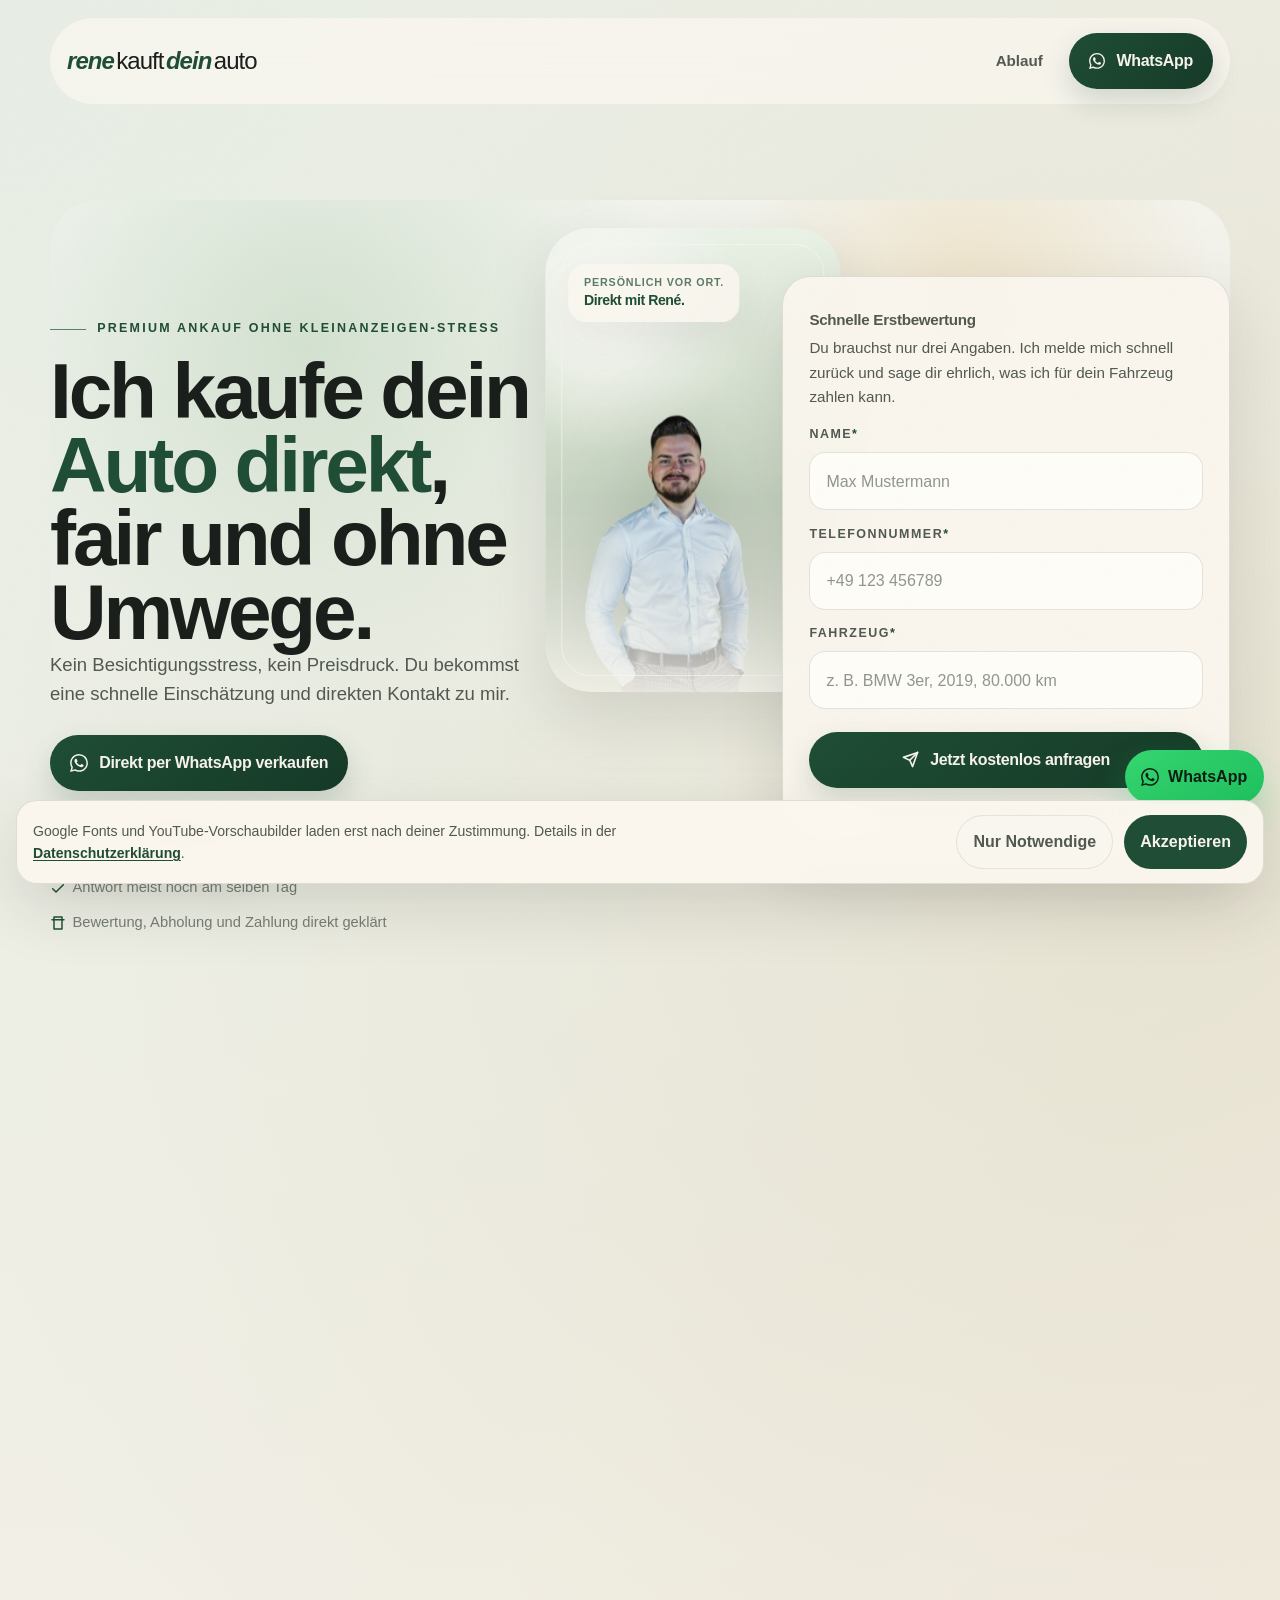
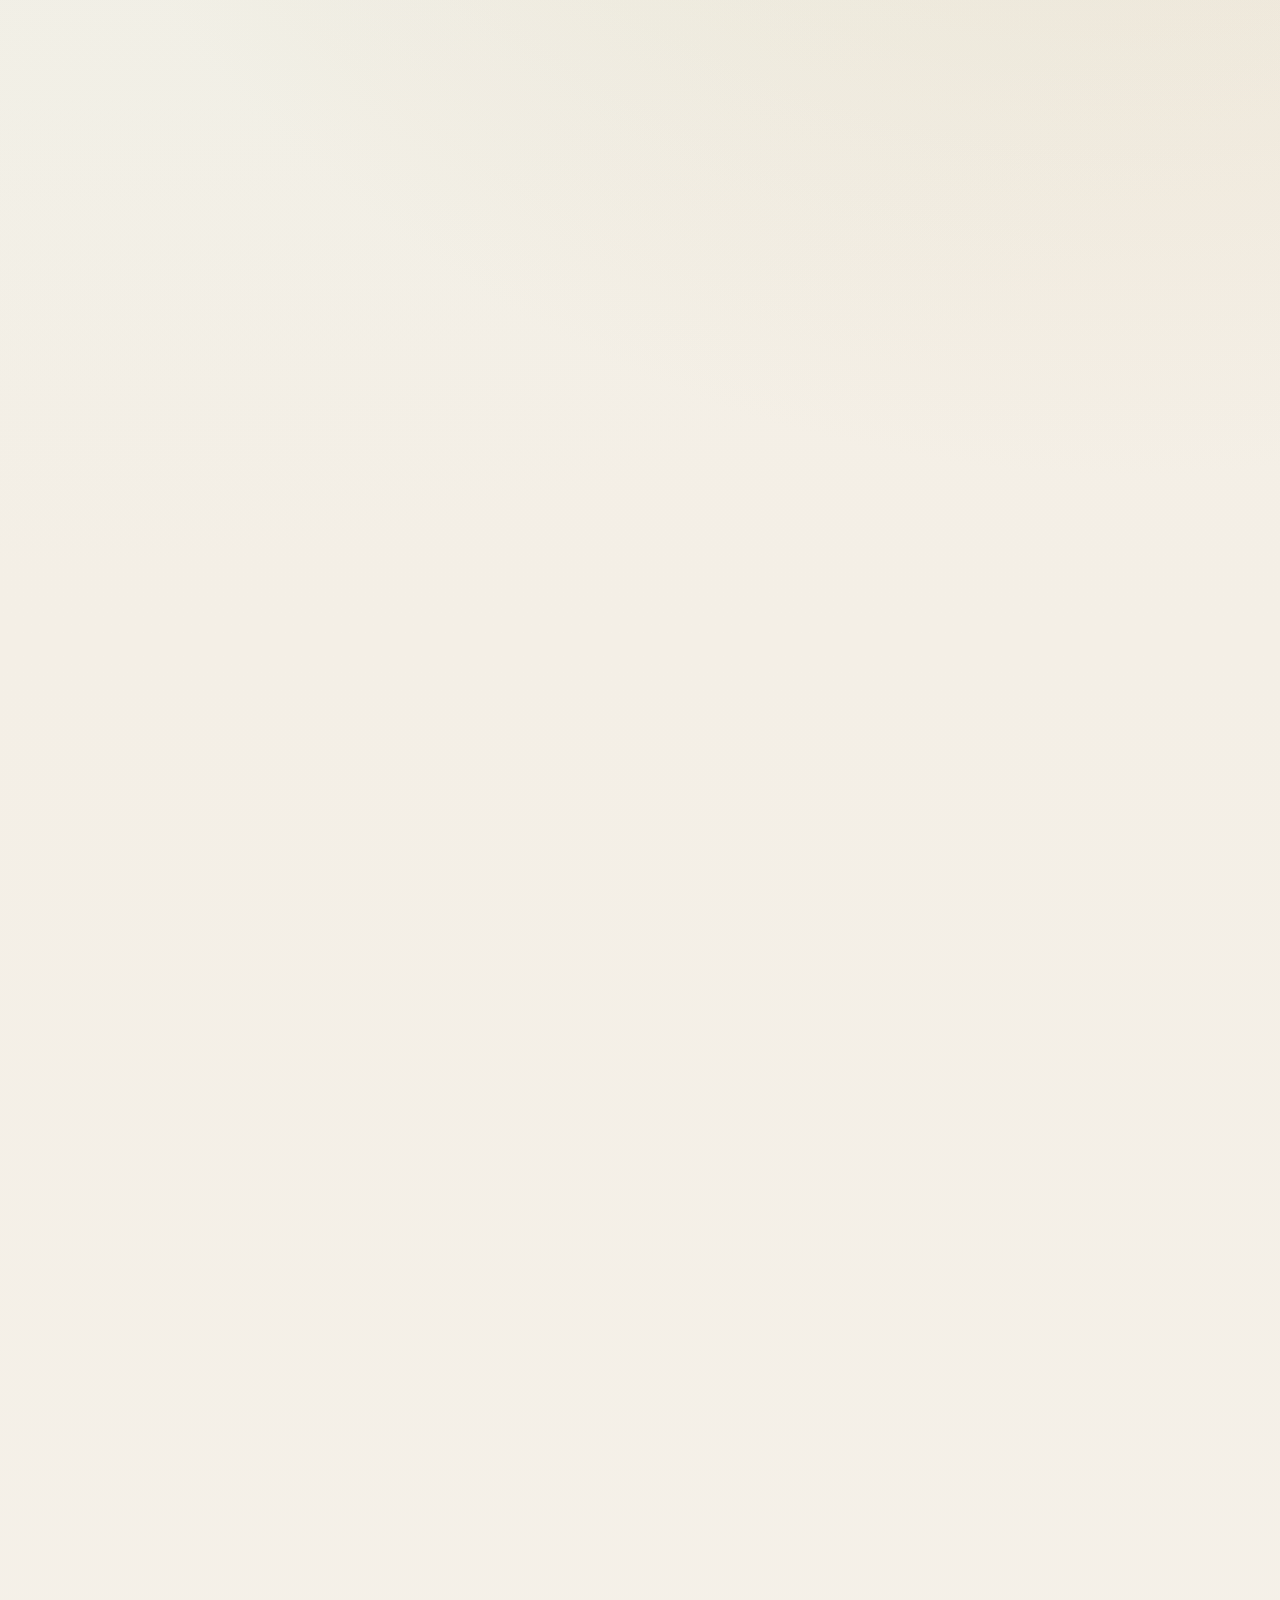
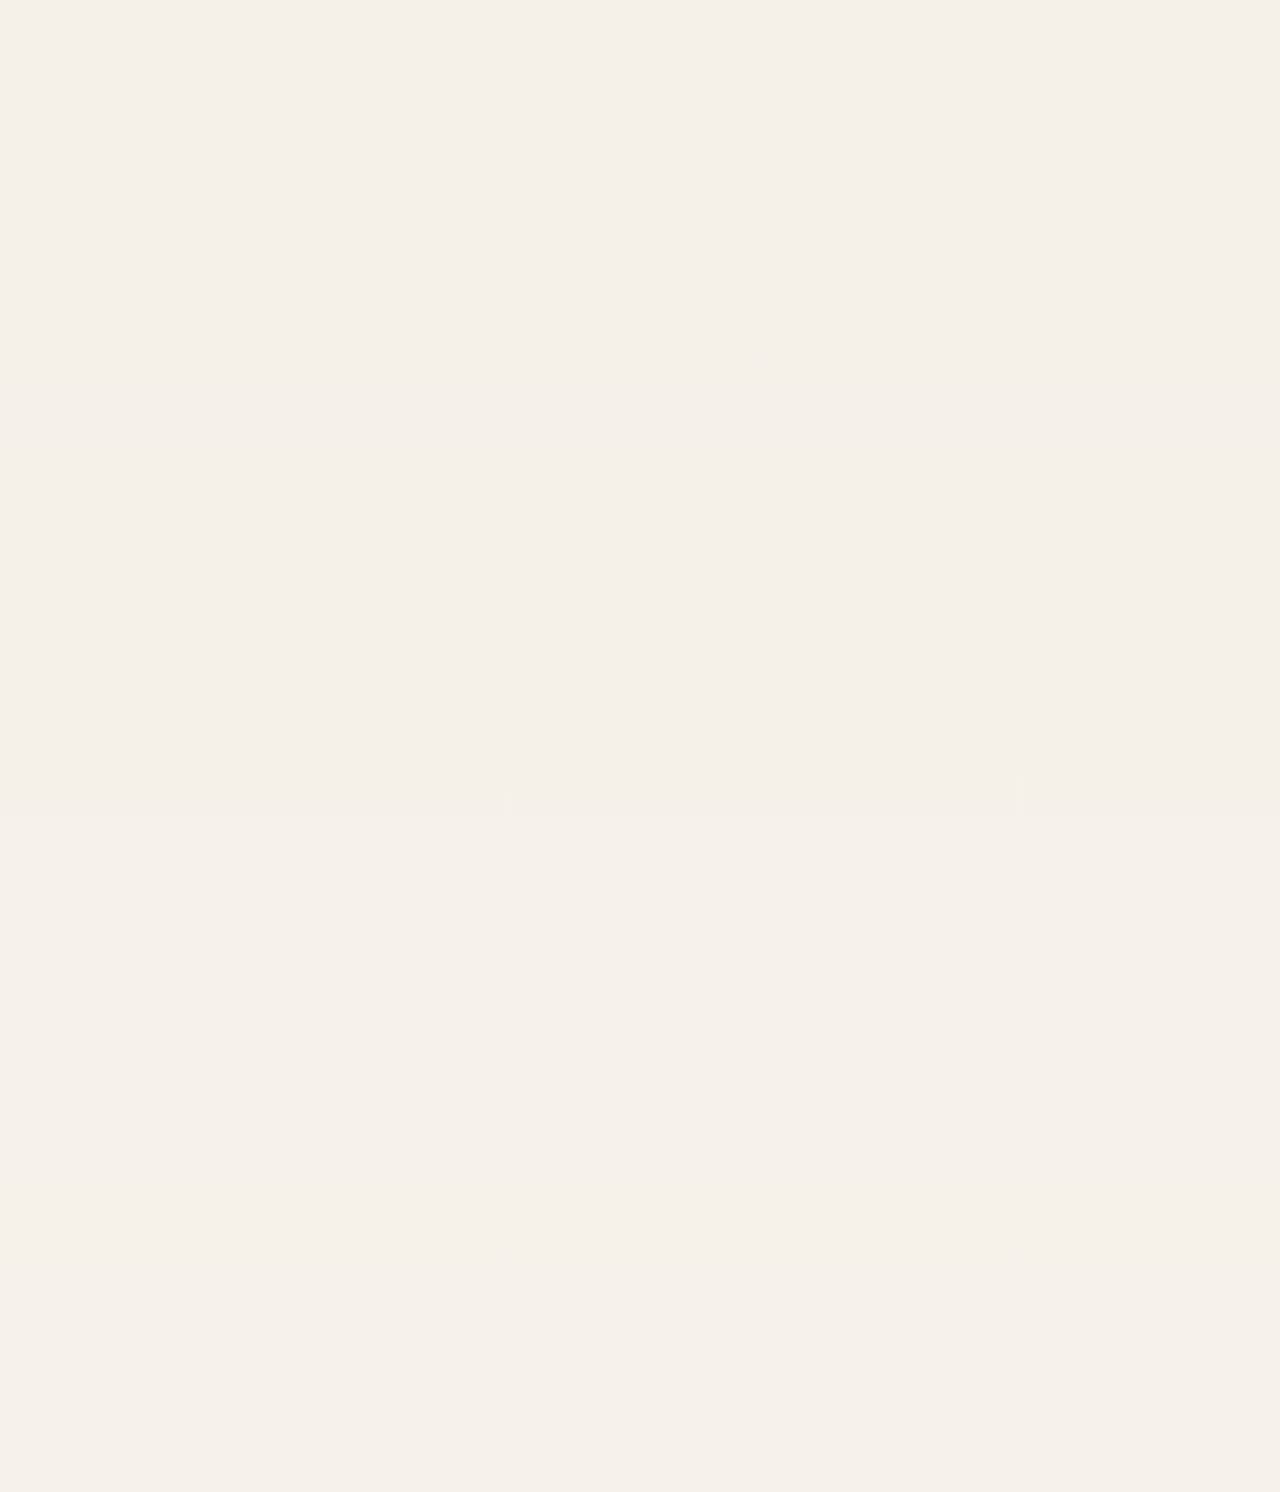
==== commit b62856ad: "Add files via upload" ====
--- a/index.html
+++ b/index.html
@@ -1,49 +1,48 @@
 <!DOCTYPE html>
-<html lang="de" data-theme="light">
+<html lang="de">
 <head>
   <meta charset="UTF-8">
   <meta name="viewport" content="width=device-width, initial-scale=1.0">
 
-  <!-- No-flash theme (must be first script) -->
-  <script>(function(){document.documentElement.setAttribute('data-theme','light');})()</script>
-
-  <!-- SEO -->
-  <title>Auto verkaufen – schnell, fair &amp; persönlich | renekauftdeinauto.de</title>
-  <meta name="description" content="Dein Auto schnell und fair verkaufen: Sofortige Bewertung, kostenlose Abholung vor Ort und direkte Bezahlung innerhalb von 24 Stunden. Jetzt kostenlos anfragen!">
+  <title>Auto verkaufen – Faire Preise, 24h Abwicklung | Rene kauft dein Auto</title>
+  <meta name="description" content="Kein Kleinanzeigen-Stress mehr. Rene Chris Almasi kauft dein Auto direkt: kostenlose Bewertung, Abholung vor Ort und schnelle Zahlung. Jetzt unverbindlich anfragen.">
   <meta name="robots" content="index, follow">
-  <meta name="theme-color" content="#00b85d">
+  <meta name="theme-color" content="#1f4d35">
+  <meta name="author" content="Rene Chris Almasi">
   <meta property="og:locale" content="de_DE">
   <meta name="geo.region" content="DE-BW">
   <meta name="geo.placename" content="Aldingen">
-  <link rel="canonical" href="https://renekauftdeinauto.de">
-
-  <!-- Open Graph -->
+  <link rel="canonical" href="https://renekauftdeinauto.de/">
+  <link rel="sitemap" type="application/xml" href="https://renekauftdeinauto.de/sitemap.xml">
+
   <meta property="og:type" content="website">
-  <meta property="og:url" content="https://renekauftdeinauto.de">
+  <meta property="og:url" content="https://renekauftdeinauto.de/">
   <meta property="og:site_name" content="renekauftdeinauto">
   <meta property="og:title" content="Auto verkaufen | Sofortankauf, fair & unkompliziert">
   <meta property="og:description" content="Dein Auto schnell und fair verkaufen: Sofortige Bewertung, Abholung vor Ort, direkte Bezahlung innerhalb von 24 Stunden.">
-  <!-- og:image: Füge hier die absolute URL zu einem 1200×630px Vorschaubild ein -->
-  <!-- <meta property="og:image" content="https://renekauftdeinauto.de/og-image.jpg"> -->
-  <!-- <meta property="og:image:width" content="1200"> -->
-  <!-- <meta property="og:image:height" content="630"> -->
-
-  <!-- Twitter Card -->
+  <meta property="og:image" content="https://renekauftdeinauto.de/renekauftdeinauto-1400.png">
+  <meta property="og:image:width" content="1400">
+  <meta property="og:image:height" content="787">
+  <meta property="og:image:alt" content="Rene Chris Almasi auf der Startseite von renekauftdeinauto.de">
+
   <meta name="twitter:card" content="summary_large_image">
   <meta name="twitter:title" content="Auto verkaufen | Sofortankauf, fair & unkompliziert">
   <meta name="twitter:description" content="Dein Auto schnell und fair verkaufen: Sofortige Bewertung, Abholung vor Ort, direkte Bezahlung.">
-
-  <!-- Favicon -->
-  <link rel="icon" type="image/svg+xml" href="data:image/svg+xml,%3Csvg xmlns='http://www.w3.org/2000/svg' viewBox='0 0 32 32'%3E%3Crect width='32' height='32' rx='6' fill='%2300b85d'/%3E%3Ctext x='50%25' y='54%25' text-anchor='middle' dominant-baseline='middle' fill='%23ffffff' font-family='Arial' font-weight='bold' font-size='20'%3ER%3C/text%3E%3C/svg%3E">
-
-  <!-- Structured Data -->
+  <meta name="twitter:image" content="https://renekauftdeinauto.de/renekauftdeinauto-1400.png">
+  <meta name="twitter:image:alt" content="Rene Chris Almasi auf der Startseite von renekauftdeinauto.de">
+
+  <link rel="icon" type="image/svg+xml" href="data:image/svg+xml,%3Csvg xmlns='http://www.w3.org/2000/svg' viewBox='0 0 32 32'%3E%3Crect width='32' height='32' rx='7' fill='%231f4d35'/%3E%3Ctext x='50%25' y='55%25' text-anchor='middle' dominant-baseline='middle' fill='%23f7f2e8' font-family='Georgia' font-weight='700' font-size='20'%3ER%3C/text%3E%3C/svg%3E">
+  <link rel="preload" as="image" href="renekauftdeinauto-1400.png" imagesrcset="renekauftdeinauto-900.png 900w, renekauftdeinauto-1400.png 1400w" imagesizes="(min-width: 980px) 23vw, (max-width: 719px) calc(100vw - 2rem), 24rem" fetchpriority="high">
+
   <script type="application/ld+json">
   {
     "@context": "https://schema.org",
     "@type": "AutoDealer",
-    "name": "renekauftdeinauto",
+    "name": "Rene Chris Almasi",
+    "alternateName": "renekauftdeinauto",
     "description": "Ich kaufe dein Auto – unkompliziert, fair und innerhalb von 24 Stunden. Sofortige Bewertung, Abholung vor Ort, direkte Bezahlung.",
-    "url": "https://renekauftdeinauto.de",
+    "url": "https://renekauftdeinauto.de/",
+    "image": "https://renekauftdeinauto.de/renekauftdeinauto-1400.png",
     "telephone": "+4901717778519",
     "email": "info@renekauftdeinauto.de",
     "address": {
@@ -81,1185 +80,1990 @@
   }
   </script>
 
-  <!-- Fonts: loaded via JS only after consent (DSGVO) -->
-
-  <!-- AOS -->
-  <link rel="stylesheet" href="https://unpkg.com/aos@2.3.4/dist/aos.css">
-
   <style>
-    *, *::before, *::after { box-sizing: border-box; margin: 0; padding: 0; }
-
-    /* ═══════════════ LIGHT MODE (default) ═══════════════ */
+    *, *::before, *::after { box-sizing: border-box; }
+
     :root {
-      --bg:           #f6f6f4;
-      --s1:           #edede9;
-      --s2:           #ffffff;
-      --s3:           #e4e4e0;
-      --border:       rgba(0,0,0,0.09);
-      --border-hi:    rgba(0,0,0,0.18);
-      --text:         #111111;
-      --text-2:       #5a5a5a;
-      --text-3:       #aaaaaa;
-      /* accent-text: dark green, 5.4:1 on white */
-      --accent:       #006e38;
-      /* accent-fill: bright green for buttons/badges */
-      --accent-fill:  #00b85d;
-      --accent-h:     #009f50;
-      --accent-dim:   rgba(0,110,56,0.08);
-      --accent-ring:  rgba(0,110,56,0.18);
-      --btn-text:     #ffffff;
-      --error:        #c0392b;
-      --error-dim:    rgba(192,57,43,0.1);
-      --shadow-card:  0 1px 3px rgba(0,0,0,0.06), 0 4px 16px rgba(0,0,0,0.05);
-      --shadow-hover: 0 4px 12px rgba(0,0,0,0.1), 0 16px 40px rgba(0,0,0,0.08);
-      --header-bg:    rgba(246,246,244,0.88);
-      --grain-blend:  multiply;
-      --grain-opacity:0.045;
-      --font:         'Space Grotesk', -apple-system, sans-serif;
-      --r:            12px;
-      --r-sm:         8px;
-      --max:          1200px;
-      --ease:         cubic-bezier(0.25, 0, 0, 1);
-    }
-
-    /* ═══════════════ DARK MODE ═══════════════ */
-    [data-theme="dark"] {
-      --bg:           #0a0a0a;
-      --s1:           #111111;
-      --s2:           #161616;
-      --s3:           #1d1d1d;
-      --border:       rgba(255,255,255,0.07);
-      --border-hi:    rgba(255,255,255,0.14);
-      --text:         #ededed;
-      --text-2:       #909090;
-      --text-3:       #606060;
-      --accent:       #00d26a;
-      --accent-fill:  #00d26a;
-      --accent-h:     #00b85d;
-      --accent-dim:   rgba(0,210,106,0.1);
-      --accent-ring:  rgba(0,210,106,0.22);
-      --btn-text:     #0a0a0a;
-      --error:        #f06060;
-      --error-dim:    rgba(240,96,96,0.12);
-      --shadow-card:  none;
-      --shadow-hover: 0 18px 44px rgba(0,0,0,0.5);
-      --header-bg:    rgba(10,10,10,0.85);
-      --grain-blend:  overlay;
-      --grain-opacity:0.032;
-    }
-
-    /* ═══════════════ BASE ═══════════════ */
-    html { scroll-behavior: smooth; font-size: 16px; }
+      --bg: #f4efe6;
+      --bg-soft: #faf6ef;
+      --surface: rgba(251, 247, 240, 0.84);
+      --surface-strong: #fbf7ef;
+      --surface-tint: #ede5d7;
+      --ink: #1b1f1b;
+      --ink-soft: #515951;
+      --ink-muted: #757d75;
+      --line: rgba(31, 44, 33, 0.12);
+      --line-strong: rgba(31, 44, 33, 0.2);
+      --accent: #1f4d35;
+      --accent-strong: #163b28;
+      --accent-soft: #e1ebdf;
+      --accent-glow: rgba(31, 77, 53, 0.16);
+      --whatsapp: #25d366;
+      --error: #af4332;
+      --error-soft: rgba(175, 67, 50, 0.11);
+      --shadow-soft: 0 18px 40px rgba(46, 43, 36, 0.08);
+      --shadow-card: 0 24px 64px rgba(37, 34, 28, 0.12);
+      --radius-lg: 2rem;
+      --radius-md: 1.2rem;
+      --radius-sm: 0.9rem;
+      --max: 1180px;
+      --ease: cubic-bezier(0.22, 1, 0.36, 1);
+      --font-body: "Space Grotesk", "Segoe UI", sans-serif;
+      --font-display: "Space Grotesk", "Segoe UI", sans-serif;
+    }
+
+    html {
+      scroll-behavior: smooth;
+      font-size: 16px;
+    }
 
     body {
-      font-family: var(--font);
-      background: var(--bg);
-      color: var(--text);
-      line-height: 1.65;
+      margin: 0;
+      min-width: 320px;
+      font-family: var(--font-body);
+      color: var(--ink);
+      background:
+        radial-gradient(circle at top left, rgba(231, 238, 229, 0.95), transparent 36%),
+        radial-gradient(circle at 88% 14%, rgba(227, 217, 194, 0.82), transparent 24%),
+        linear-gradient(180deg, #f6f1e8 0%, var(--bg) 38%, #f7f4ee 100%);
+      line-height: 1.6;
       overflow-x: hidden;
       -webkit-font-smoothing: antialiased;
-      transition: background-color 220ms var(--ease), color 220ms var(--ease);
-    }
-
-    h1, h2, h3, p, li, label, span { overflow-wrap: break-word; word-break: break-word; }
-
-    /* Grain overlay */
-    body::after {
-      content: '';
+      text-rendering: optimizeLegibility;
+    }
+
+    body::before {
+      content: "";
       position: fixed;
       inset: 0;
-      background-image: url("data:image/svg+xml,%3Csvg xmlns='http://www.w3.org/2000/svg' width='250' height='250'%3E%3Cfilter id='n'%3E%3CfeTurbulence type='fractalNoise' baseFrequency='0.8' numOctaves='4' stitchTiles='stitch'/%3E%3CfeColorMatrix type='saturate' values='0'/%3E%3C/filter%3E%3Crect width='250' height='250' filter='url(%23n)' opacity='1'/%3E%3C/svg%3E");
-      opacity: var(--grain-opacity);
-      mix-blend-mode: var(--grain-blend);
       pointer-events: none;
-      z-index: 100;
-    }
-
-    /* Skip link */
+      background-image: url("data:image/svg+xml,%3Csvg xmlns='http://www.w3.org/2000/svg' width='180' height='180' viewBox='0 0 180 180'%3E%3Cfilter id='n'%3E%3CfeTurbulence type='fractalNoise' baseFrequency='0.72' numOctaves='3' stitchTiles='stitch'/%3E%3CfeColorMatrix type='saturate' values='0'/%3E%3C/filter%3E%3Crect width='180' height='180' filter='url(%23n)' opacity='1'/%3E%3C/svg%3E");
+      mix-blend-mode: multiply;
+      opacity: 0.035;
+      z-index: 5;
+    }
+
+    img {
+      display: block;
+      max-width: 100%;
+    }
+
+    a, button, input, textarea {
+      font: inherit;
+    }
+
+    a, button {
+      transition:
+        transform 180ms var(--ease),
+        background-color 180ms var(--ease),
+        border-color 180ms var(--ease),
+        color 180ms var(--ease),
+        box-shadow 180ms var(--ease),
+        opacity 180ms var(--ease);
+    }
+
+    button {
+      cursor: pointer;
+      border: 0;
+    }
+
+    :focus-visible {
+      outline: 2px solid var(--accent);
+      outline-offset: 3px;
+      border-radius: 0.5rem;
+    }
+
+    :focus:not(:focus-visible) {
+      outline: none;
+    }
+
     .skip-link {
       position: fixed;
-      top: -100%;
-      left: 24px;
-      z-index: 10000;
-      background: var(--accent-fill);
-      color: var(--btn-text);
-      font-family: var(--font);
-      font-size: 0.875rem;
+      top: -4rem;
+      left: 1.25rem;
+      z-index: 1200;
+      padding: 0.85rem 1rem;
+      border-radius: 999px;
+      color: #f7f3ec;
+      background: var(--accent);
+      text-decoration: none;
       font-weight: 700;
-      padding: 10px 18px;
-      border-radius: var(--r-sm);
-      text-decoration: none;
-      transition: top 0.2s;
-    }
-    .skip-link:focus { top: 16px; }
-
-    /* Focus */
-    :focus-visible { outline: 2px solid var(--accent); outline-offset: 3px; border-radius: 4px; }
-    :focus:not(:focus-visible) { outline: none; }
-
-    button, a, [role="button"] { touch-action: manipulation; }
-
-    /* Scrollbar */
-    ::-webkit-scrollbar { width: 5px; }
-    ::-webkit-scrollbar-track { background: var(--bg); }
-    ::-webkit-scrollbar-thumb { background: var(--s3); border-radius: 3px; }
-
-    /* ═══════════════ HEADER ═══════════════ */
+    }
+
+    .skip-link:focus {
+      top: 1rem;
+    }
+
+    .sr-only {
+      position: absolute;
+      width: 1px;
+      height: 1px;
+      padding: 0;
+      margin: -1px;
+      overflow: hidden;
+      clip: rect(0, 0, 0, 0);
+      white-space: nowrap;
+      border: 0;
+    }
+
+    .shell {
+      width: min(calc(100% - 2rem), var(--max));
+      margin: 0 auto;
+    }
+
+    .section {
+      padding: clamp(4.5rem, 7vw, 7rem) 0;
+      position: relative;
+      z-index: 1;
+    }
+
+    @supports (content-visibility: auto) {
+      .trust-strip,
+      .section:not(#hero),
+      footer {
+        content-visibility: auto;
+        contain-intrinsic-size: 760px;
+      }
+    }
+
+    section[id],
+    #anfrage {
+      scroll-margin-top: 7.5rem;
+    }
+
+    .eyebrow,
+    .section-label {
+      display: inline-flex;
+      align-items: center;
+      gap: 0.7rem;
+      margin-bottom: 1rem;
+      color: var(--accent);
+      font-size: 0.78rem;
+      font-weight: 800;
+      letter-spacing: 0.18em;
+      text-transform: uppercase;
+    }
+
+    .eyebrow::before,
+    .section-label::before {
+      content: "";
+      width: 2.25rem;
+      height: 1px;
+      background: color-mix(in srgb, var(--accent) 72%, white 28%);
+    }
+
+    .section-title,
+    h1,
+    h2,
+    h3,
+    .form-title {
+      margin: 0;
+      color: var(--ink);
+      text-wrap: balance;
+    }
+
+    h1,
+    .section-title {
+      font-family: var(--font-display);
+      font-size: clamp(2.7rem, 6.2vw, 4.9rem);
+      line-height: 0.94;
+      font-weight: 700;
+      letter-spacing: -0.04em;
+    }
+
+    h1 .accent {
+      color: var(--accent);
+      font-style: normal;
+      font-weight: 700;
+    }
+
+    h2 {
+      font-family: var(--font-display);
+      font-size: clamp(2.4rem, 4vw, 4rem);
+      line-height: 0.98;
+      font-weight: 700;
+      letter-spacing: -0.035em;
+    }
+
+    h3,
+    .form-title {
+      font-size: 1.08rem;
+      line-height: 1.2;
+      font-weight: 800;
+      letter-spacing: -0.02em;
+    }
+
+    p {
+      margin: 0;
+      overflow-wrap: anywhere;
+    }
+
+    .lede {
+      max-width: 38rem;
+      font-size: clamp(1.06rem, 2vw, 1.16rem);
+      color: var(--ink-soft);
+    }
+
     header {
       position: sticky;
       top: 0;
-      z-index: 200;
-      background: var(--header-bg);
-      backdrop-filter: blur(14px);
-      -webkit-backdrop-filter: blur(14px);
-      border-bottom: 1px solid var(--border);
-      padding: 0 24px;
-      transition: border-color 300ms var(--ease), background-color 220ms var(--ease);
-    }
-    header.scrolled { border-bottom-color: var(--border-hi); }
+      z-index: 1100;
+      padding-top: 1rem;
+      pointer-events: none;
+    }
+
+    header.scrolled .topbar {
+      border-color: rgba(31, 44, 33, 0.12);
+      box-shadow: var(--shadow-soft);
+      background: rgba(250, 246, 239, 0.92);
+    }
+
+    .topbar {
+      width: min(calc(100% - 1.5rem), var(--max));
+      margin: 0 auto;
+      padding: 0.85rem 1rem;
+      border: 1px solid transparent;
+      border-radius: 999px;
+      background: rgba(250, 246, 239, 0.75);
+      backdrop-filter: blur(18px);
+      pointer-events: auto;
+    }
 
     nav {
-      max-width: var(--max);
-      margin: 0 auto;
-      height: 64px;
       display: flex;
       align-items: center;
       justify-content: space-between;
+      gap: 1rem;
     }
 
     .logo {
+      display: inline-flex;
+      align-items: baseline;
+      gap: 0.15rem;
+      color: var(--ink);
+      text-decoration: none;
+      font-family: var(--font-display);
+      font-size: 1.5rem;
+      line-height: 1;
+      letter-spacing: -0.04em;
+    }
+
+    .logo em {
+      color: var(--accent);
+      font-style: italic;
+      font-weight: 700;
+    }
+
+    .nav-actions {
+      display: inline-flex;
+      align-items: center;
+      gap: 0.65rem;
+    }
+
+    .nav-link {
+      display: inline-flex;
+      align-items: center;
+      justify-content: center;
+      min-height: 2.75rem;
+      padding: 0.75rem 1rem;
+      color: var(--ink-soft);
+      text-decoration: none;
+      font-size: 0.95rem;
+      font-weight: 700;
+    }
+
+    .nav-cta,
+    .button-primary,
+    .button-secondary,
+    .button-ghost,
+    .button-inline {
+      display: inline-flex;
+      align-items: center;
+      justify-content: center;
+      gap: 0.7rem;
+      min-height: 3.15rem;
+      padding: 0.95rem 1.25rem;
+      border-radius: 999px;
+      text-decoration: none;
+      font-weight: 800;
+      letter-spacing: -0.02em;
+      white-space: nowrap;
+    }
+
+    .nav-cta,
+    .button-primary {
+      color: #f7f3ec;
+      background: linear-gradient(135deg, var(--accent) 0%, var(--accent-strong) 100%);
+      box-shadow: 0 12px 28px rgba(31, 77, 53, 0.18);
+    }
+
+    .button-primary:hover,
+    .nav-cta:hover {
+      transform: translateY(-1px);
+      box-shadow: 0 18px 34px rgba(31, 77, 53, 0.22);
+    }
+
+    .button-secondary {
+      color: var(--ink);
+      background: rgba(251, 247, 239, 0.82);
+      border: 1px solid var(--line);
+      box-shadow: var(--shadow-soft);
+    }
+
+    .button-secondary:hover,
+    .button-ghost:hover,
+    .button-inline:hover {
+      transform: translateY(-1px);
+      border-color: var(--line-strong);
+      color: var(--ink);
+    }
+
+    .button-ghost {
+      color: var(--ink-soft);
+      background: rgba(249, 246, 239, 0.65);
+      border: 1px solid rgba(31, 44, 33, 0.1);
+    }
+
+    .button-inline {
+      min-height: auto;
+      padding: 0;
+      gap: 0.45rem;
+      border-radius: 0;
+      color: var(--accent);
+      background: transparent;
+      text-decoration: none;
+    }
+
+    .icon-phone,
+    .icon-arrow {
+      flex-shrink: 0;
+    }
+
+    #hero {
+      padding-top: 4.4rem;
+      overflow: clip;
+    }
+
+    .hero-shell {
+      position: relative;
+      display: grid;
+      gap: 0.95rem;
+      align-items: start;
+      padding: clamp(1rem, 2vw, 1.5rem) 0 0;
+    }
+
+    .hero-shell::before {
+      content: "";
+      position: absolute;
+      inset: 0 0 auto;
+      height: min(64vw, 31rem);
+      background:
+        radial-gradient(circle at 22% 26%, rgba(208, 223, 205, 0.9), transparent 36%),
+        radial-gradient(circle at 78% 20%, rgba(238, 226, 200, 0.95), transparent 24%),
+        linear-gradient(180deg, rgba(255, 255, 255, 0.45), rgba(255, 255, 255, 0));
+      border-radius: clamp(1.8rem, 4vw, 3rem);
+      pointer-events: none;
+      z-index: -1;
+    }
+
+    .hero-media {
+      position: relative;
+      width: min(100%, 24rem);
+      margin-inline: auto;
+      min-height: 16.5rem;
+      padding: 0.45rem 0 0;
+    }
+
+    .hero-portrait {
+      position: relative;
+      overflow: hidden;
+      min-height: 16rem;
+      border-radius: 2.3rem;
+      background:
+        radial-gradient(circle at 20% 18%, rgba(252, 251, 248, 0.95), transparent 32%),
+        linear-gradient(180deg, rgba(233, 241, 230, 0.95) 0%, rgba(203, 215, 197, 0.95) 52%, rgba(170, 187, 167, 0.92) 100%);
+      box-shadow: var(--shadow-card);
+      isolation: isolate;
+    }
+
+    .hero-portrait::before {
+      content: "";
+      position: absolute;
+      inset: 1rem;
+      border-radius: 1.8rem;
+      border: 1px solid rgba(251, 247, 239, 0.65);
+      z-index: 1;
+    }
+
+    .hero-portrait::after {
+      content: "";
+      position: absolute;
+      inset: auto -10% 0 -10%;
+      height: 42%;
+      background: linear-gradient(180deg, rgba(250, 247, 240, 0) 0%, rgba(250, 247, 240, 0.88) 100%);
+      z-index: 1;
+      pointer-events: none;
+    }
+
+    .hero-portrait img {
+      position: absolute;
+      left: 50%;
+      right: auto;
+      bottom: -0.7rem;
+      width: auto;
+      height: 22rem;
+      max-width: none;
+      z-index: 0;
+      transform: translateX(-43%);
+      filter: drop-shadow(0 18px 42px rgba(15, 28, 20, 0.22));
+    }
+
+    .hero-tag {
+      position: absolute;
+      left: 1.2rem;
+      top: 1rem;
+      z-index: 2;
+      display: grid;
+      gap: 0.22rem;
+      padding: 0.75rem 0.95rem;
+      max-width: 12rem;
+      border-radius: 1.1rem;
+      font-size: 0.78rem;
+      font-weight: 800;
+      letter-spacing: -0.01em;
+      line-height: 1.25;
+      text-align: left;
+      color: var(--accent);
+      background: rgba(251, 247, 239, 0.86);
+      box-shadow: var(--shadow-soft);
+    }
+
+    .hero-tag-kicker {
+      font-size: 0.67rem;
+      font-weight: 700;
+      letter-spacing: 0.08em;
+      text-transform: uppercase;
+      opacity: 0.72;
+    }
+
+    .hero-tag-copy {
+      font-size: 0.88rem;
+      font-weight: 800;
+      letter-spacing: -0.03em;
+    }
+
+    .hero-shell > *,
+    .why-layout > *,
+    .videos-top > *,
+    .closing-card > *,
+    .footer-panel > *,
+    .trust-card,
+    .process-step,
+    .ankauf-item,
+    .why-item,
+    .video-card,
+    .video-copy,
+    .form-card {
+      min-width: 0;
+    }
+
+    .hero-copy {
+      padding: 0 0.4rem;
+    }
+
+    .hero-copy p + p {
+      margin-top: 0.8rem;
+    }
+
+    .hero-actions {
+      display: grid;
+      gap: 0.85rem;
+      padding: 0 0.4rem;
+    }
+
+    .hero-helper {
+      display: flex;
+      flex-wrap: wrap;
+      gap: 0.75rem 1rem;
+      color: var(--ink-muted);
+      font-size: 0.92rem;
+    }
+
+    .hero-helper span {
+      display: inline-flex;
+      align-items: center;
+      gap: 0.4rem;
+    }
+
+    .hero-helper svg {
+      color: var(--accent);
+      flex-shrink: 0;
+    }
+
+    .hero-form {
+      padding-top: 0.15rem;
+    }
+
+    .form-card {
+      padding: 1.45rem;
+      border: 1px solid rgba(31, 44, 33, 0.12);
+      border-radius: 1.8rem;
+      background: rgba(251, 247, 239, 0.92);
+      box-shadow: var(--shadow-card);
+      backdrop-filter: blur(18px);
+    }
+
+    .form-head {
+      margin-bottom: 1rem;
+    }
+
+    .form-head p {
+      margin-top: 0.45rem;
+      color: var(--ink-soft);
+      font-size: 0.95rem;
+    }
+
+    .form-group {
+      margin-bottom: 0.9rem;
+    }
+
+    label {
+      display: block;
+      margin-bottom: 0.45rem;
+      color: var(--ink-soft);
+      font-size: 0.78rem;
+      font-weight: 800;
+      letter-spacing: 0.12em;
+      text-transform: uppercase;
+    }
+
+    .req-mark {
+      color: var(--accent);
+    }
+
+    input, textarea {
+      width: 100%;
+      min-height: 3.25rem;
+      padding: 0.95rem 1rem;
+      border: 1px solid rgba(31, 44, 33, 0.12);
+      border-radius: 1rem;
+      color: var(--ink);
+      background: #fffdf8;
+      transition: border-color 180ms var(--ease), box-shadow 180ms var(--ease), background-color 180ms var(--ease);
+    }
+
+    input::placeholder,
+    textarea::placeholder {
+      color: #90978e;
+    }
+
+    input:focus,
+    textarea:focus {
+      border-color: rgba(31, 77, 53, 0.48);
+      box-shadow: 0 0 0 4px rgba(31, 77, 53, 0.11);
+      background: #fff;
+      outline: none;
+    }
+
+    input.error,
+    textarea.error {
+      border-color: var(--error);
+      box-shadow: 0 0 0 4px var(--error-soft);
+    }
+
+    .button-primary {
+      width: 100%;
+      margin-top: 0.5rem;
+      border: 0;
+    }
+
+    .button-primary svg,
+    .button-secondary svg,
+    .button-inline svg,
+    .nav-cta svg {
+      flex-shrink: 0;
+    }
+
+    .button-secondary.is-whatsapp {
+      border-color: rgba(37, 211, 102, 0.28);
+      background: rgba(255, 255, 255, 0.88);
+    }
+
+    .button-secondary.is-whatsapp:hover {
+      border-color: rgba(37, 211, 102, 0.44);
+    }
+
+    .hero-actions .button-primary,
+    .hero-actions .button-secondary,
+    .closing-actions .button-primary,
+    .closing-actions .button-secondary,
+    .closing-actions .button-inline {
+      white-space: normal;
+      text-align: center;
+      overflow-wrap: anywhere;
+    }
+
+    .footer-contact a,
+    .footer-legal a,
+    .footer-legal button {
+      overflow-wrap: anywhere;
+    }
+
+    .form-note {
+      margin-top: 0.85rem;
+      color: var(--ink-muted);
+      font-size: 0.84rem;
+      text-align: center;
+    }
+
+    .field-error {
+      display: flex;
+      align-items: center;
+      gap: 0.35rem;
+      margin-top: 0.45rem;
+      color: var(--error);
+      font-size: 0.82rem;
+      font-weight: 700;
+    }
+
+    .form-success {
+      display: none;
+      flex-direction: column;
+      align-items: center;
+      gap: 1rem;
+      margin-top: 1rem;
+      padding: 1.35rem;
+      border: 1px solid rgba(31, 77, 53, 0.18);
+      border-radius: 1.25rem;
+      background: rgba(225, 235, 223, 0.7);
+      text-align: center;
+    }
+
+    .form-success.show {
+      display: flex;
+    }
+
+    .form-success-body strong {
+      display: block;
+      margin-bottom: 0.3rem;
       font-size: 1.05rem;
+    }
+
+    .form-success-body span {
+      color: var(--ink-soft);
+      font-size: 0.95rem;
+    }
+
+    .form-success-reset {
+      margin-top: 0.7rem;
+      color: var(--accent);
+      background: transparent;
+      font-weight: 800;
+      text-decoration: underline;
+      text-decoration-thickness: 0.08em;
+      text-underline-offset: 0.16em;
+    }
+
+    form.form-submitted > :not(.form-success) {
+      display: none !important;
+    }
+
+    .check-svg {
+      width: 3rem;
+      height: 3rem;
+      stroke: var(--accent);
+      stroke-width: 2.2;
+      fill: none;
+    }
+
+    .check-circle {
+      stroke-dasharray: 66;
+      stroke-dashoffset: 66;
+      animation: draw 0.55s var(--ease) forwards;
+    }
+
+    .check-path {
+      stroke-dasharray: 20;
+      stroke-dashoffset: 20;
+      animation: draw 0.28s var(--ease) 0.32s forwards;
+    }
+
+    @keyframes draw {
+      to { stroke-dashoffset: 0; }
+    }
+
+    .spinner {
+      width: 0.95rem;
+      height: 0.95rem;
+      border: 2px solid rgba(247, 243, 236, 0.28);
+      border-top-color: #f7f3ec;
+      border-radius: 50%;
+      animation: spin 0.8s linear infinite;
+    }
+
+    @keyframes spin {
+      to { transform: rotate(360deg); }
+    }
+
+    .trust-strip {
+      padding: 1.2rem 0 0;
+    }
+
+    .trust-strip .shell {
+      position: relative;
+      z-index: 2;
+    }
+
+    .trust-grid {
+      display: grid;
+      gap: 0.9rem;
+    }
+
+    .trust-card {
+      padding: 1.35rem 1.2rem;
+      border: 1px solid rgba(31, 44, 33, 0.08);
+      border-radius: 1.35rem;
+      background: rgba(251, 247, 239, 0.78);
+      box-shadow: var(--shadow-soft);
+    }
+
+    .trust-card p {
+      margin-top: 0.35rem;
+      color: var(--ink-soft);
+      font-size: 0.95rem;
+    }
+
+    .section-header {
+      display: grid;
+      gap: 0.8rem;
+      margin-bottom: 2.2rem;
+    }
+
+    .section-header .lede {
+      max-width: 42rem;
+    }
+
+    #prozess .process-grid {
+      display: grid;
+      gap: 1rem;
+    }
+
+    .process-step {
+      padding: 1.45rem;
+      border-radius: 1.5rem;
+      background: rgba(251, 247, 239, 0.76);
+      border: 1px solid rgba(31, 44, 33, 0.09);
+      box-shadow: var(--shadow-soft);
+    }
+
+    .step-index {
+      display: inline-flex;
+      align-items: center;
+      justify-content: center;
+      width: 2.4rem;
+      height: 2.4rem;
+      margin-bottom: 1rem;
+      border-radius: 50%;
+      color: var(--accent);
+      background: var(--accent-soft);
+      font-weight: 900;
+      font-size: 0.9rem;
+    }
+
+    .process-step p {
+      margin-top: 0.5rem;
+      color: var(--ink-soft);
+    }
+
+    #ankauf-typen {
+      padding-top: 1rem;
+    }
+
+    .ankauf-panel {
+      padding: clamp(1.5rem, 4vw, 2rem);
+      border-radius: 2rem;
+      background:
+        linear-gradient(135deg, rgba(237, 229, 215, 0.92) 0%, rgba(247, 243, 236, 0.92) 100%);
+      border: 1px solid rgba(31, 44, 33, 0.08);
+      box-shadow: var(--shadow-soft);
+    }
+
+    .ankauf-top {
+      display: grid;
+      gap: 0.9rem;
+      margin-bottom: 1.4rem;
+    }
+
+    .ankauf-grid {
+      display: grid;
+      grid-template-columns: repeat(2, minmax(0, 1fr));
+      gap: 0.75rem;
+    }
+
+    .ankauf-item {
+      display: inline-flex;
+      align-items: center;
+      gap: 0.7rem;
+      padding: 0.95rem 1rem;
+      border-radius: 999px;
+      background: rgba(255, 253, 248, 0.82);
+      border: 1px solid rgba(31, 44, 33, 0.08);
+      color: var(--ink);
       font-weight: 700;
-      color: var(--text);
+      font-size: 0.94rem;
+    }
+
+    .ankauf-item svg {
+      color: var(--accent);
+      flex-shrink: 0;
+    }
+
+    #vorteile {
+      padding-top: 2.5rem;
+    }
+
+    .why-layout {
+      display: grid;
+      gap: 1rem;
+    }
+
+    .why-intro {
+      padding-right: 0.4rem;
+    }
+
+    .why-list {
+      display: grid;
+      gap: 1rem;
+    }
+
+    .why-item {
+      padding: 1.4rem 1.25rem;
+      border-radius: 1.4rem;
+      border: 1px solid rgba(31, 44, 33, 0.08);
+      background: rgba(251, 247, 239, 0.74);
+      box-shadow: var(--shadow-soft);
+    }
+
+    .why-item p {
+      margin-top: 0.45rem;
+      color: var(--ink-soft);
+    }
+
+    .why-kicker {
+      display: inline-block;
+      margin-bottom: 0.75rem;
+      color: var(--ink-muted);
+      font-size: 0.8rem;
+      font-weight: 800;
+      letter-spacing: 0.12em;
+      text-transform: uppercase;
+    }
+
+    #videos .videos-top {
+      display: grid;
+      gap: 1rem;
+      margin-bottom: 1.6rem;
+    }
+
+    .videos-top .button-inline {
+      width: fit-content;
+    }
+
+    .video-grid {
+      display: grid;
+      gap: 1rem;
+    }
+
+    .video-card {
+      display: grid;
+      overflow: hidden;
+      border-radius: 1.9rem;
       text-decoration: none;
-      letter-spacing: -0.025em;
-      transition: color 220ms var(--ease);
-    }
-    .logo em { font-style: normal; color: var(--accent); }
-
-    .nav-right { display: flex; align-items: center; gap: 10px; }
-
-    /* Theme toggle */
-    .theme-btn {
-      width: 44px;
-      height: 44px;
+      color: inherit;
+      background: #141514;
+      box-shadow: var(--shadow-card);
+    }
+
+    .video-card:hover {
+      transform: translateY(-2px);
+    }
+
+    .video-media {
+      position: relative;
+      min-height: 16rem;
+      background:
+        linear-gradient(180deg, rgba(32, 32, 28, 0.18), rgba(12, 12, 12, 0.62)),
+        linear-gradient(135deg, #6b7c6c 0%, #28352f 65%, #151716 100%);
+      background-size: cover;
+      background-position: center;
+      isolation: isolate;
+    }
+
+    .video-media::after {
+      content: "";
+      position: absolute;
+      inset: auto 0 0;
+      height: 48%;
+      background: linear-gradient(180deg, rgba(16, 16, 14, 0) 0%, rgba(16, 16, 14, 0.78) 100%);
+      z-index: 0;
+    }
+
+    .video-card[data-thumb="true"] .video-media {
+      background-blend-mode: multiply, normal;
+    }
+
+    .play-badge {
+      position: absolute;
+      left: 1.15rem;
+      top: 1.15rem;
+      width: 3rem;
+      height: 3rem;
       border-radius: 50%;
-      border: 1px solid var(--border);
-      background: var(--s2);
-      color: var(--text-2);
       display: flex;
       align-items: center;
       justify-content: center;
-      cursor: pointer;
-      transition: background 180ms var(--ease), border-color 180ms var(--ease),
-                  transform 300ms var(--ease), color 220ms var(--ease);
-      flex-shrink: 0;
-    }
-    .theme-btn:hover {
-      background: var(--s1);
-      border-color: var(--border-hi);
-      transform: rotate(22deg);
-    }
-    /* Show moon in light mode (to switch TO dark), sun in dark mode (to switch TO light) */
-    .theme-btn .icon-sun  { display: none; }
-    .theme-btn .icon-moon { display: block; }
-    [data-theme="dark"] .theme-btn .icon-sun  { display: block; }
-    [data-theme="dark"] .theme-btn .icon-moon { display: none; }
-
-    .nav-cta {
+      color: #f7f3ec;
+      background: rgba(31, 77, 53, 0.88);
+      box-shadow: 0 12px 24px rgba(20, 20, 18, 0.3);
+      z-index: 1;
+    }
+
+    .video-copy {
+      padding: 1.2rem 1.25rem 1.35rem;
+      background: #151715;
+      color: #f6f1e8;
+    }
+
+    .video-copy h3 {
+      color: #f6f1e8;
+    }
+
+    .video-copy p {
+      margin-top: 0.45rem;
+      color: rgba(246, 241, 232, 0.72);
+    }
+
+    #contact .closing-card {
+      display: grid;
+      gap: 1.3rem;
+      padding: clamp(1.6rem, 4vw, 2.3rem);
+      border-radius: clamp(1.8rem, 4vw, 2.5rem);
+      color: #f8f3ea;
+      background:
+        radial-gradient(circle at 86% 16%, rgba(238, 226, 194, 0.2), transparent 22%),
+        radial-gradient(circle at 14% 18%, rgba(136, 169, 145, 0.22), transparent 25%),
+        linear-gradient(135deg, #173826 0%, #1f4d35 42%, #132e20 100%);
+      box-shadow: 0 28px 70px rgba(16, 30, 22, 0.22);
+    }
+
+    .closing-card h2,
+    .closing-card h3 {
+      color: #f8f3ea;
+    }
+
+    .closing-card p {
+      color: rgba(248, 243, 234, 0.78);
+    }
+
+    .closing-actions {
+      display: grid;
+      gap: 0.8rem;
+    }
+
+    .closing-card .button-primary {
+      width: auto;
+      min-height: 3.25rem;
+      padding: 0.9rem 1rem;
+      border-radius: 1.05rem;
+      background: linear-gradient(135deg, #2ad06f 0%, #22b55f 100%);
+      color: #0c1a12;
+      box-shadow: 0 14px 28px rgba(17, 44, 29, 0.24);
+    }
+
+    .closing-card .button-secondary {
+      min-height: 3.25rem;
+      padding: 0.9rem 1rem;
+      border-radius: 1.05rem;
+      color: #f8f3ea;
+      background: rgba(255, 255, 255, 0.08);
+      border-color: rgba(248, 243, 234, 0.16);
+      box-shadow: none;
+    }
+
+    .closing-card .button-inline {
+      min-height: 3.15rem;
+      padding: 0.9rem 1rem;
+      border-radius: 1.05rem;
+      justify-content: center;
+      color: #f8f3ea;
+      background: rgba(255, 255, 255, 0.1);
+      border: 1px solid rgba(248, 243, 234, 0.16);
+      box-shadow: none;
+      font-weight: 800;
+      white-space: normal;
+      text-align: center;
+      line-height: 1.2;
+    }
+
+    .closing-card .button-inline:hover {
+      color: #f8f3ea;
+      background: rgba(255, 255, 255, 0.1);
+      border-color: rgba(248, 243, 234, 0.26);
+    }
+
+    footer {
+      padding: 2.6rem 0 3rem;
+    }
+
+    .footer-panel {
+      display: grid;
+      gap: 1.6rem;
+      padding: 1.8rem;
+      border-radius: 2rem;
+      background: rgba(251, 247, 239, 0.8);
+      border: 1px solid rgba(31, 44, 33, 0.08);
+      box-shadow: var(--shadow-soft);
+    }
+
+    .footer-brand p {
+      margin-top: 0.5rem;
+      color: var(--ink-soft);
+    }
+
+    .footer-contact,
+    .footer-legal {
+      display: grid;
+      gap: 0.55rem;
+    }
+
+    .footer-contact a,
+    .footer-legal a,
+    .footer-legal button {
       display: inline-flex;
       align-items: center;
-      gap: 7px;
-      background: var(--accent-fill);
-      color: var(--btn-text);
-      font-family: var(--font);
-      font-size: 0.85rem;
-      font-weight: 700;
-      padding: 10px 18px;
-      min-height: 44px;
-      border-radius: var(--r-sm);
+      gap: 0.55rem;
+      min-height: 2.5rem;
+      color: var(--ink-soft);
       text-decoration: none;
-      transition: background 180ms var(--ease), transform 180ms var(--ease), box-shadow 180ms var(--ease);
-    }
-    .nav-cta:hover {
-      background: var(--accent-h);
-      transform: translateY(-1px);
-      box-shadow: 0 6px 20px var(--accent-ring);
-    }
-    .nav-cta:active { transform: translateY(0); }
-
-    /* ═══════════════ HERO ═══════════════ */
-    #hero {
-      padding: 80px 24px 0;
-      position: relative;
-      overflow: hidden;
-      min-height: 880px;
-    }
-    #hero::before {
-      content: '';
-      position: absolute;
-      top: -80px;
-      left: 50%;
-      transform: translateX(-50%);
-      width: min(860px, 100%);
-      height: 520px;
-      background: radial-gradient(ellipse at 50% 40%, rgba(0,184,93,0.07) 0%, transparent 65%);
-      pointer-events: none;
-    }
-
-    .hero-inner {
-      max-width: var(--max);
-      margin: 0 auto;
-      display: grid;
-      grid-template-columns: 1fr;
-      gap: 56px;
-    }
-    @media (min-width: 920px) {
-      .hero-inner { display: grid; grid-template-columns: 1fr 420px; gap: 64px; align-items: start; position: relative; z-index: 1; }
-    }
-
-    .hero-eyebrow {
+      background: transparent;
+      padding: 0;
+      border: 0;
+      text-align: left;
+    }
+
+    .footer-contact a:hover,
+    .footer-legal a:hover,
+    .footer-legal button:hover {
+      color: var(--ink);
+    }
+
+    .footer-bottom {
+      padding-top: 1.2rem;
+      color: var(--ink-muted);
+      font-size: 0.86rem;
+    }
+
+    .wa-float {
+      position: fixed;
+      right: 1rem;
+      bottom: 1rem;
+      z-index: 1050;
       display: inline-flex;
       align-items: center;
-      gap: 10px;
-      font-size: 0.72rem;
-      font-weight: 600;
+      gap: 0.55rem;
+      padding: 0.9rem 1.05rem;
+      border-radius: 999px;
+      color: #0f1f15;
+      background: linear-gradient(135deg, #35d56f 0%, #20c260 100%);
+      box-shadow: 0 18px 34px rgba(37, 211, 102, 0.28);
+      text-decoration: none;
+      font-weight: 900;
+    }
+
+    .wa-float:hover {
+      transform: translateY(-1px);
+    }
+
+    body.consent-pending .wa-float {
+      bottom: 6rem;
+    }
+
+    .cookie-banner {
+      position: fixed;
+      left: 1rem;
+      right: 1rem;
+      bottom: 1rem;
+      z-index: 1150;
+      display: flex;
+      flex-wrap: wrap;
+      align-items: center;
+      justify-content: space-between;
+      gap: 0.9rem;
+      padding: 0.9rem 1rem;
+      border-radius: 1.3rem;
+      background: rgba(251, 247, 239, 0.94);
+      border: 1px solid rgba(31, 44, 33, 0.12);
+      box-shadow: var(--shadow-card);
+      backdrop-filter: blur(18px);
+    }
+
+    .cookie-banner.hidden {
+      display: none;
+    }
+
+    .cookie-banner p {
+      max-width: 40rem;
+      color: var(--ink-soft);
+      font-size: 0.88rem;
+    }
+
+    .link-btn {
+      padding: 0;
       color: var(--accent);
-      letter-spacing: 0.12em;
-      text-transform: uppercase;
-      margin-bottom: 28px;
-    }
-    .hero-eyebrow::before { content: ''; width: 22px; height: 2px; background: var(--accent); display: block; flex-shrink: 0; }
-
-    h1 {
-      font-size: clamp(2.4rem, 5.6vw, 4.4rem);
-      font-weight: 700;
-      line-height: 1.06;
-      letter-spacing: -0.035em;
-      margin-bottom: 22px;
-    }
-    h1 em { font-style: normal; color: var(--accent); }
-
-    .hero-sub {
-      font-size: clamp(1rem, 2vw, 1.15rem);
-      color: var(--text-2);
-      font-weight: 400;
-      max-width: 520px;
-      line-height: 1.75;
-      margin-bottom: 40px;
-    }
-
-    .trust-badges { display: flex; flex-wrap: wrap; gap: 10px; }
-    .badge {
+      background: transparent;
+      border: 0;
+      font-weight: 800;
+      text-decoration: underline;
+      text-decoration-thickness: 0.08em;
+      text-underline-offset: 0.16em;
+    }
+
+    .cookie-actions {
+      display: inline-flex;
+      gap: 0.7rem;
+      flex-wrap: wrap;
+    }
+
+    .cookie-btn-accept,
+    .cookie-btn-decline {
+      min-height: 2.8rem;
+      padding: 0.8rem 1rem;
+      border-radius: 999px;
+      font-weight: 800;
+    }
+
+    .cookie-btn-accept {
+      color: #f8f3ea;
+      background: var(--accent);
+    }
+
+    .cookie-btn-decline {
+      color: var(--ink-soft);
+      background: rgba(249, 246, 239, 0.64);
+      border: 1px solid rgba(31, 44, 33, 0.1);
+    }
+
+    .modal-overlay {
+      position: fixed;
+      inset: 0;
+      z-index: 1180;
+      display: none;
+      align-items: flex-start;
+      justify-content: center;
+      padding: 1.5rem 0.9rem 2rem;
+      overflow-y: auto;
+      background: rgba(16, 18, 16, 0.52);
+      backdrop-filter: blur(6px);
+    }
+
+    .modal-overlay.open {
+      display: flex;
+    }
+
+    .modal-box {
+      width: min(100%, 44rem);
+      margin: auto;
+      overflow: hidden;
+      border-radius: 1.8rem;
+      background: var(--bg-soft);
+      box-shadow: 0 26px 60px rgba(12, 18, 14, 0.28);
+    }
+
+    .modal-header {
+      display: flex;
+      align-items: center;
+      justify-content: space-between;
+      gap: 1rem;
+      padding: 1.2rem 1.2rem 1rem;
+      border-bottom: 1px solid rgba(31, 44, 33, 0.08);
+      background: rgba(251, 247, 239, 0.96);
+      position: sticky;
+      top: 0;
+      z-index: 1;
+    }
+
+    .modal-close-btn {
+      width: 2.75rem;
+      height: 2.75rem;
       display: inline-flex;
       align-items: center;
-      gap: 7px;
-      background: var(--accent-dim);
-      border: 1px solid rgba(0,110,56,0.18);
-      padding: 8px 14px;
-      border-radius: 100px;
-      font-size: 0.82rem;
-      font-weight: 600;
+      justify-content: center;
+      border-radius: 50%;
+      background: rgba(31, 44, 33, 0.06);
+      color: var(--ink-soft);
+    }
+
+    .modal-body {
+      padding: 1.2rem;
+    }
+
+    .modal-body h3 {
+      margin: 1.3rem 0 0.45rem;
+      font-size: 1rem;
+      font-weight: 800;
+    }
+
+    .modal-body h3:first-child {
+      margin-top: 0;
+    }
+
+    .modal-body h4 {
+      margin: 1rem 0 0.35rem;
+      font-size: 0.94rem;
+      font-weight: 800;
+    }
+
+    .modal-body p,
+    .modal-body li,
+    .modal-body address {
+      color: var(--ink-soft);
+      font-size: 0.94rem;
+    }
+
+    .modal-body address {
+      font-style: normal;
+      line-height: 1.8;
+    }
+
+    .modal-body a {
       color: var(--accent);
-      white-space: nowrap;
-    }
-    [data-theme="dark"] .badge { border-color: rgba(0,210,106,0.2); }
-    .badge svg { flex-shrink: 0; }
-
-    /* ═══════════════ HERO COLUMNS ═══════════════ */
-    .hero-left-col {
-      display: flex;
-      flex-direction: column;
-    }
-
-    .hero-visual {
-      position: absolute;
-      top: -80px;
-      left: 50%;
-      transform: translateX(-50%);
-      z-index: 0;
-      pointer-events: none;
-      -webkit-mask-image: linear-gradient(to bottom, transparent 0%, rgba(0,0,0,0.4) 12%, black 28%);
-      mask-image: linear-gradient(to bottom, transparent 0%, rgba(0,0,0,0.4) 12%, black 28%);
-    }
-
-    .hero-visual img {
-      display: block;
-      height: 808px;
-      width: auto;
-      max-width: none;
-      object-fit: contain;
-      object-position: bottom center;
-      filter: drop-shadow(0 10px 40px rgba(0,80,30,0.18));
-    }
-
-    /* Right column: form only */
-    .hero-content-form {
-      display: flex;
-      flex-direction: column;
-      gap: 24px;
-    }
-
-    /* Tighten spacing between sub text and badges in left col */
-    .hero-left-col .hero-sub { margin-bottom: 20px; }
-
-    @media (max-width: 919px) {
-      .hero-visual img { height: 280px; }
-    }
-
-    /* ═══════════════ FORM ═══════════════ */
-    .form-card {
-      background: var(--s2);
-      border: 1px solid var(--border);
-      border-radius: var(--r);
-      padding: 28px;
-      box-shadow: var(--shadow-card);
-      transition: background-color 220ms var(--ease), border-color 220ms var(--ease),
-                  box-shadow 220ms var(--ease);
-    }
-    .form-card h3 {
-      font-size: 1.15rem;
-      font-weight: 700;
-      letter-spacing: -0.025em;
-      margin-bottom: 22px;
-      color: var(--text);
-    }
-
-    .form-group { margin-bottom: 14px; }
-
-    label {
-      display: block;
-      font-size: 0.73rem;
-      font-weight: 600;
-      color: var(--text-2);
-      text-transform: uppercase;
-      letter-spacing: 0.07em;
-      margin-bottom: 7px;
-    }
-    .req-mark { color: var(--accent); margin-left: 2px; }
-
-    input, textarea {
-      width: 100%;
-      background: var(--s1);
-      border: 1px solid var(--border);
-      border-radius: var(--r-sm);
-      padding: 12px 14px;
-      min-height: 44px;
-      font-family: var(--font);
-      font-size: 0.92rem;
-      color: var(--text);
-      outline: none;
-      transition: border-color 180ms var(--ease), box-shadow 180ms var(--ease),
-                  background-color 220ms var(--ease);
-    }
-    input::placeholder, textarea::placeholder { color: var(--text-3); }
-    input:focus, textarea:focus {
-      border-color: var(--accent);
-      box-shadow: 0 0 0 3px var(--accent-dim);
-      background: var(--s2);
-    }
-    input.error, textarea.error {
-      border-color: var(--error);
-      box-shadow: 0 0 0 3px var(--error-dim);
-    }
-    textarea { resize: vertical; min-height: 90px; }
-
-    .field-error {
-      font-size: 0.78rem;
-      color: var(--error);
-      font-weight: 500;
-      margin-top: 5px;
-      display: flex;
-      align-items: center;
-      gap: 5px;
-    }
-
-    .btn-primary {
-      width: 100%;
-      display: flex;
-      align-items: center;
-      justify-content: center;
-      gap: 8px;
-      background: var(--accent-fill);
-      color: var(--btn-text);
-      font-family: var(--font);
-      font-size: 0.95rem;
-      font-weight: 700;
-      padding: 13px 22px;
-      min-height: 44px;
-      border-radius: var(--r-sm);
-      border: none;
-      cursor: pointer;
-      margin-top: 18px;
-      letter-spacing: -0.01em;
-      transition: background 180ms var(--ease), transform 180ms var(--ease), box-shadow 180ms var(--ease);
-    }
-    .btn-primary:hover {
-      background: var(--accent-h);
-      transform: translateY(-2px);
-      box-shadow: 0 10px 30px var(--accent-ring);
-    }
-    .btn-primary:active { transform: translateY(1px); box-shadow: none; }
-    .btn-primary:disabled { opacity: 0.65; cursor: not-allowed; transform: none; box-shadow: none; }
-
-    .spinner {
-      width: 15px; height: 15px;
-      border: 2px solid rgba(255,255,255,0.3);
-      border-top-color: var(--btn-text);
-      border-radius: 50%;
-      animation: spin 0.7s linear infinite;
-      flex-shrink: 0;
-    }
-    [data-theme="dark"] .spinner { border-color: rgba(10,10,10,0.25); border-top-color: #0a0a0a; }
-    @keyframes spin { to { transform: rotate(360deg); } }
-
-    .form-or {
-      display: flex; align-items: center; gap: 12px;
-      margin: 14px 0; color: var(--text-3); font-size: 0.78rem;
-    }
-    .form-or::before, .form-or::after { content: ''; flex: 1; height: 1px; background: var(--border); }
-
-    .btn-whatsapp {
-      width: 100%;
-      display: flex; align-items: center; justify-content: center; gap: 9px;
-      background: transparent;
-      border: 1px solid var(--border);
-      color: var(--text);
-      font-family: var(--font); font-size: 0.9rem; font-weight: 600;
-      padding: 12px 22px; min-height: 44px;
-      border-radius: var(--r-sm); text-decoration: none; cursor: pointer;
-      transition: border-color 180ms var(--ease), background 180ms var(--ease), transform 180ms var(--ease);
-    }
-    .btn-whatsapp:hover {
-      border-color: #25d366;
-      background: rgba(37,211,102,0.06);
-      transform: translateY(-1px);
-    }
-    .btn-whatsapp:active { transform: translateY(0); }
-    .wa-icon { color: #25d366; flex-shrink: 0; }
-
-    .form-success {
-      display: none; flex-direction: column; align-items: center; text-align: center; gap: 18px;
-      background: var(--accent-dim);
-      border: 1px solid rgba(0,110,56,0.22);
-      border-radius: var(--r-sm);
-      padding: 36px 24px;
-    }
-    [data-theme="dark"] .form-success { border-color: rgba(0,210,106,0.25); }
-    .form-success.show { display: flex; animation: slide-in 0.32s var(--ease); }
-    @keyframes slide-in { from { opacity:0; transform:translateY(-6px); } to { opacity:1; transform:translateY(0); } }
-
-    .form-success-body { display: flex; flex-direction: column; gap: 6px; }
-    .form-success-body strong { font-size: 1.05rem; font-weight: 700; color: var(--text); }
-    .form-success-body span { font-size: 0.875rem; color: var(--text-2); line-height: 1.65; }
-    .form-success-reset {
-      background: none; border: none; color: var(--accent);
-      font-family: var(--font); font-size: 0.82rem; font-weight: 600;
-      cursor: pointer; margin-top: 6px; padding: 4px 0;
-      text-decoration: underline; text-decoration-color: transparent;
-      transition: text-decoration-color 150ms var(--ease);
-    }
-    .form-success-reset:hover { text-decoration-color: currentColor; }
-    form.form-submitted > :not(.form-success) { display: none !important; }
-
-    .check-svg { width: 48px; height: 48px; flex-shrink: 0; stroke: var(--accent); stroke-width: 2.2; fill: none; }
-    .check-circle { stroke-dasharray: 66; stroke-dashoffset: 66; animation: draw 0.5s cubic-bezier(0.65,0,0.45,1) forwards; }
-    .check-path   { stroke-dasharray: 20; stroke-dashoffset: 20; animation: draw 0.25s cubic-bezier(0.65,0,0.45,1) 0.4s forwards; }
-    @keyframes draw { to { stroke-dashoffset: 0; } }
-
-    /* ═══════════════ SECTIONS ═══════════════ */
-    section { padding: 96px 24px; }
-    .s-inner { max-width: var(--max); margin: 0 auto; }
-
-    .s-tag {
-      display: inline-flex; align-items: center; gap: 9px;
-      font-size: 0.7rem; font-weight: 600; color: var(--accent);
-      letter-spacing: 0.12em; text-transform: uppercase; margin-bottom: 14px;
-    }
-    .s-tag::before { content: ''; width: 16px; height: 2px; background: var(--accent); display: block; flex-shrink: 0; }
-
-    h2 {
-      font-size: clamp(1.9rem, 3.8vw, 2.9rem);
-      font-weight: 700; letter-spacing: -0.03em;
-      line-height: 1.12; margin-bottom: 14px;
-    }
-    .s-sub { font-size: 1.02rem; color: var(--text-2); margin-bottom: 56px; max-width: 460px; line-height: 1.75; }
-
-    /* ═══════════════ VORTEILE ═══════════════ */
-    #vorteile {
-      background: var(--s1);
-      border-top: 1px solid var(--border);
-      border-bottom: 1px solid var(--border);
-      transition: background-color 220ms var(--ease);
-    }
-
-    .feat-grid {
-      display: grid; grid-template-columns: 1fr;
-      gap: 1px; background: var(--border);
-      border: 1px solid var(--border); border-radius: var(--r); overflow: hidden;
-    }
-    @media (min-width: 560px) { .feat-grid { grid-template-columns: 1fr 1fr; } }
-    @media (min-width: 900px) { .feat-grid { grid-template-columns: repeat(4,1fr); } }
-
-    .feat-item {
-      background: var(--s2); padding: 36px 28px; min-width: 0;
-      transition: background 200ms var(--ease);
-    }
-    .feat-item:hover { background: var(--s1); }
-
-    .feat-icon {
-      width: 42px; height: 42px;
-      background: var(--accent-dim); border-radius: 10px;
-      display: flex; align-items: center; justify-content: center;
-      margin-bottom: 18px; color: var(--accent); flex-shrink: 0;
-      transition: transform 240ms var(--ease), box-shadow 240ms var(--ease);
-    }
-    .feat-item:hover .feat-icon { transform: scale(1.12) rotate(-4deg); box-shadow: 0 4px 18px var(--accent-ring); }
-    .feat-item h3 { font-size: 1.05rem; font-weight: 700; letter-spacing: -0.02em; margin-bottom: 9px; }
-    .feat-item p  { font-size: 0.875rem; color: var(--text-2); line-height: 1.7; }
-
-    /* ═══════════════ VIDEOS ═══════════════ */
-    #videos {
-      background: var(--s1);
-      border-top: 1px solid var(--border);
-      border-bottom: 1px solid var(--border);
-      transition: background-color 220ms var(--ease);
-    }
-
-    .videos-header {
-      display: flex;
-      flex-wrap: wrap;
-      align-items: flex-end;
-      justify-content: space-between;
-      gap: 16px;
-      margin-bottom: 40px;
-    }
-    .videos-header-text { margin-bottom: 0; }
-    .videos-header-text .s-sub { margin-bottom: 0; }
-
-    .btn-channel {
-      display: inline-flex;
-      align-items: center;
-      gap: 8px;
-      background: transparent;
-      border: 1px solid var(--border);
-      color: var(--text);
-      font-family: var(--font);
-      font-size: 0.85rem;
-      font-weight: 600;
-      padding: 10px 16px;
-      min-height: 44px;
-      border-radius: var(--r-sm);
-      text-decoration: none;
-      white-space: nowrap;
-      flex-shrink: 0;
-      transition: border-color 180ms var(--ease), background 180ms var(--ease), transform 180ms var(--ease);
-    }
-    .btn-channel:hover {
-      border-color: var(--border-hi);
-      background: var(--s2);
-      transform: translateY(-1px);
-    }
-    .yt-icon { color: #ff0000; flex-shrink: 0; }
-
-    .video-grid { display: grid; grid-template-columns: 1fr; gap: 20px; }
-    @media (min-width: 680px) { .video-grid { grid-template-columns: 1fr 1fr; } }
-
-    .video-wrap {
-      position: relative; padding-bottom: 56.25%; height: 0;
-      border-radius: var(--r); overflow: hidden; background: var(--s3);
-    }
-    .video-ph {
-      position: absolute; inset: 0;
-      display: flex; flex-direction: column; align-items: center; justify-content: center; gap: 14px;
-      background: #111 center/cover no-repeat; border-radius: var(--r);
-      cursor: pointer; overflow: hidden;
-      transition: transform 200ms var(--ease);
-    }
-    .video-ph::before {
-      content: ''; position: absolute; inset: 0;
-      background: linear-gradient(to top, rgba(0,0,0,0.65) 0%, rgba(0,0,0,0.15) 60%, rgba(0,0,0,0.1) 100%);
-      transition: opacity 200ms var(--ease);
-    }
-    .video-ph:hover::before { opacity: 0.85; }
-    .video-ph:focus-visible { outline: 2px solid var(--accent); outline-offset: -2px; }
-
-    .video-ph > * { position: relative; z-index: 1; }
-    .play-btn-wrap { position: relative; display: flex; align-items: center; justify-content: center; }
-    .play-pulse {
-      position: absolute; width: 60px; height: 60px; border-radius: 50%;
-      background: var(--accent-fill); opacity: 0;
-      animation: pulse-ring 2.5s ease-out infinite;
-    }
-    .play-pulse:nth-child(2) { animation-delay: 1.25s; }
-    @keyframes pulse-ring {
-      0%   { transform: scale(1); opacity: 0.3; }
-      80%  { transform: scale(1.7); opacity: 0; }
-      100% { transform: scale(1.7); opacity: 0; }
-    }
-    .play-btn {
-      position: relative; width: 60px; height: 60px; border-radius: 50%;
-      background: var(--accent-fill); display: flex; align-items: center;
-      justify-content: center; color: var(--btn-text); z-index: 1;
-      transition: transform 200ms var(--ease), box-shadow 200ms var(--ease);
-    }
-    .video-ph:hover .play-btn { transform: scale(1.1); box-shadow: 0 0 36px rgba(0,0,0,0.5); }
-    .video-label { font-size: 0.85rem; font-weight: 500; color: rgba(255,255,255,0.9); text-shadow: 0 1px 4px rgba(0,0,0,0.6); }
-
-    /* ═══════════════ CONTACT ═══════════════ */
-    .contact-center { max-width: 600px; margin: 0 auto; text-align: center; }
-    .contact-center .s-tag { justify-content: center; }
-    .contact-center h2 { text-align: center; }
-    .contact-center .s-sub { margin-left: auto; margin-right: auto; text-align: center; }
-    #contact .form-card { text-align: left; }
-
-    /* ═══════════════ FOOTER ═══════════════ */
-    footer {
-      background: var(--s1); border-top: 1px solid var(--border);
-      transition: background-color 220ms var(--ease);
-    }
-    .footer-top {
-      max-width: var(--max); margin: 0 auto; padding: 48px 24px 40px;
-      display: grid; grid-template-columns: 1fr; gap: 36px;
-    }
-    @media (min-width: 680px) {
-      .footer-top { grid-template-columns: 1fr auto auto; align-items: start; gap: 48px; }
-    }
-    .footer-brand .logo { display: block; margin-bottom: 8px; }
-    .footer-brand p { font-size: 0.82rem; color: var(--text-2); }
-
-    .footer-contact { display: flex; flex-direction: column; gap: 6px; }
-    .footer-contact a {
-      display: flex; align-items: center; gap: 8px;
-      color: var(--text-2); font-size: 0.85rem; text-decoration: none; min-height: 44px;
-      transition: color 180ms var(--ease);
-    }
-    .footer-contact a:hover { color: var(--text); }
-
-    .footer-nav { display: flex; flex-direction: column; gap: 4px; }
-    .footer-nav a {
-      font-size: 0.85rem; color: var(--text-2); text-decoration: none;
-      min-height: 44px; display: flex; align-items: center;
-      transition: color 180ms var(--ease);
-    }
-    .footer-nav a:hover { color: var(--text); }
-
-    .footer-bottom { border-top: 1px solid var(--border); padding: 20px 24px; text-align: center; }
-    .footer-bottom p { font-size: 0.78rem; color: var(--text-3); }
-
-    /* ═══════════════ COOKIE BANNER ═══════════════ */
-    .cookie-banner {
-      position: fixed; bottom: 0; left: 0; right: 0; z-index: 9000;
-      background: var(--s2); border-top: 1px solid var(--border);
-      box-shadow: 0 -4px 32px rgba(0,0,0,0.10);
-      padding: 14px 24px;
-      display: flex; align-items: center; gap: 16px; flex-wrap: wrap;
-      justify-content: space-between;
-      transition: transform 320ms var(--ease);
-    }
-    .cookie-banner.hidden { transform: translateY(110%); pointer-events: none; }
-    .cookie-banner p { font-size: 0.83rem; color: var(--text-2); max-width: 640px; line-height: 1.55; }
-    .cookie-banner p .link-btn {
-      color: var(--accent); text-decoration: underline; background: none; border: none;
-      cursor: pointer; font: inherit; padding: 0;
-    }
-    .cookie-actions { display: flex; gap: 8px; flex-shrink: 0; }
-    .cookie-btn-accept {
-      background: var(--accent-fill); color: var(--btn-text);
-      border: none; border-radius: var(--r-sm); padding: 9px 18px;
-      font: 600 0.83rem var(--font); cursor: pointer; min-height: 40px;
-      transition: background 150ms var(--ease);
-    }
-    .cookie-btn-accept:hover { background: var(--accent-h); }
-    .cookie-btn-decline {
-      background: none; color: var(--text-2); border: 1px solid var(--border);
-      border-radius: var(--r-sm); padding: 9px 18px;
-      font: 500 0.83rem var(--font); cursor: pointer; min-height: 40px;
-      transition: border-color 150ms var(--ease), color 150ms var(--ease);
-    }
-    .cookie-btn-decline:hover { border-color: var(--border-hi); color: var(--text); }
-
-    /* ═══════════════ MODALS ═══════════════ */
-    .modal-overlay {
-      display: none; position: fixed; inset: 0; z-index: 8500;
-      background: rgba(0,0,0,0.52); backdrop-filter: blur(4px); -webkit-backdrop-filter: blur(4px);
-      align-items: flex-start; justify-content: center;
-      padding: 32px 16px 40px; overflow-y: auto;
-    }
-    .modal-overlay.open { display: flex; animation: modal-fade 200ms var(--ease); }
-    @keyframes modal-fade { from { opacity: 0; } to { opacity: 1; } }
-    .modal-box {
-      background: var(--s2); border: 1px solid var(--border); border-radius: var(--r);
-      max-width: 700px; width: 100%; margin: auto; position: relative;
-      animation: modal-up 260ms var(--ease);
-    }
-    @keyframes modal-up { from { opacity:0; transform:translateY(18px); } to { opacity:1; transform:translateY(0); } }
-    .modal-header {
-      display: flex; align-items: center; justify-content: space-between;
-      padding: 22px 28px 18px; border-bottom: 1px solid var(--border);
-      position: sticky; top: 0; background: var(--s2); z-index: 1; border-radius: var(--r) var(--r) 0 0;
-    }
-    .modal-header h2 { font-size: 1.15rem; font-weight: 700; letter-spacing: -0.025em; }
-    .modal-close-btn {
-      width: 44px; height: 44px; display: flex; align-items: center; justify-content: center;
-      background: var(--s1); border: 1px solid var(--border); border-radius: 50%;
-      cursor: pointer; color: var(--text-2); font: 500 1rem var(--font); flex-shrink: 0;
-      transition: background 150ms var(--ease), color 150ms var(--ease);
-    }
-    .modal-close-btn:hover { background: var(--s3); color: var(--text); }
-    .modal-body { padding: 24px 28px 32px; }
-    .modal-body h3 { font-size: 0.95rem; font-weight: 700; margin: 22px 0 8px; color: var(--text); }
-    .modal-body h3:first-child { margin-top: 0; }
-    .modal-body h4 { font-size: 0.88rem; font-weight: 600; color: var(--text); margin: 14px 0 5px; }
-    .modal-body p { font-size: 0.875rem; color: var(--text-2); line-height: 1.75; margin-bottom: 6px; }
-    .modal-body address { font-style: normal; font-size: 0.875rem; color: var(--text-2); line-height: 1.85; }
-    .modal-body a { color: var(--accent); }
-    .modal-body ul { padding-left: 20px; margin-top: 4px; }
-    .modal-body ul li { font-size: 0.875rem; color: var(--text-2); line-height: 1.75; margin-bottom: 3px; }
-    .modal-placeholder {
-      display: inline-flex; align-items: center; gap: 6px;
-      background: var(--error-dim); border: 1px solid var(--error);
-      border-radius: var(--r-sm); padding: 5px 10px;
-      font-size: 0.78rem; font-weight: 600; color: var(--error);
-    }
-
-    /* footer nav buttons (replace <a href="#"> links) */
-    .footer-nav-btn {
-      font-size: 0.85rem; color: var(--text-2); background: none; border: none;
-      cursor: pointer; font-family: var(--font); padding: 0;
-      min-height: 44px; display: flex; align-items: center;
-      transition: color 180ms var(--ease);
-    }
-    .footer-nav-btn:hover { color: var(--text); }
-
-    /* ═══════════════ REDUCED MOTION ═══════════════ */
+    }
+
+    .modal-body ul {
+      margin: 0.3rem 0 0;
+      padding-left: 1.2rem;
+    }
+
+    @media (min-width: 720px) {
+      .trust-grid,
+      .process-grid,
+      .closing-actions {
+        grid-template-columns: repeat(3, minmax(0, 1fr));
+      }
+
+      .ankauf-grid {
+        grid-template-columns: repeat(3, minmax(0, 1fr));
+      }
+
+      .video-grid {
+        grid-template-columns: repeat(2, minmax(0, 1fr));
+      }
+
+      .footer-panel {
+        grid-template-columns: 1.3fr 1fr 0.8fr;
+        align-items: start;
+      }
+    }
+
+    @media (min-width: 980px) {
+      header {
+        padding-top: 1.15rem;
+      }
+
+      #hero {
+        padding-top: 6rem;
+      }
+
+      .hero-shell {
+        grid-template-columns: minmax(0, 1.05fr) minmax(22rem, 28rem);
+        grid-template-areas:
+          "copy form"
+          "actions form";
+        gap: 1.1rem 5.6rem;
+        min-height: 40rem;
+        padding: 3.2rem 0 2rem;
+      }
+
+      .hero-shell::before {
+        height: 35rem;
+      }
+
+      .hero-media {
+        position: absolute;
+        inset: 1.8rem auto auto 43.5%;
+        width: min(21.25rem, 23vw);
+        min-height: 0;
+        padding: 0;
+        transform: translateX(-6%);
+        pointer-events: none;
+      }
+
+      .hero-portrait {
+        min-height: 29rem;
+        border-radius: 2.8rem;
+      }
+
+      .hero-portrait img {
+        left: 40%;
+        right: auto;
+        bottom: 0;
+        height: 27.5rem;
+        transform: translateX(-50%);
+      }
+
+      .hero-tag {
+        left: 1.45rem;
+        top: 2.2rem;
+      }
+
+      .hero-copy {
+        grid-area: copy;
+        max-width: 31rem;
+        padding: 3.8rem 0 0;
+      }
+
+      .hero-actions {
+        grid-area: actions;
+        max-width: 28rem;
+        padding: 0;
+        align-self: start;
+      }
+
+      .hero-actions .button-primary,
+      .hero-actions .button-secondary {
+        width: fit-content;
+      }
+
+      .hero-form {
+        grid-area: form;
+        position: relative;
+        z-index: 3;
+        justify-self: end;
+        max-width: 28rem;
+        width: 100%;
+        padding-top: 1.6rem;
+      }
+
+      .form-card {
+        padding: 1.65rem;
+      }
+
+      .trust-strip {
+        margin-top: -1.2rem;
+      }
+
+      #prozess .process-grid {
+        grid-template-columns: repeat(3, minmax(0, 1fr));
+      }
+
+      .why-layout {
+        grid-template-columns: minmax(0, 0.95fr) minmax(0, 1.2fr);
+        align-items: start;
+      }
+
+      .section-header {
+        grid-template-columns: minmax(0, 1fr);
+      }
+
+      #videos .videos-top {
+        grid-template-columns: minmax(0, 1fr) auto;
+        align-items: end;
+      }
+
+      .closing-card {
+        grid-template-columns: minmax(0, 1.2fr) minmax(0, 0.95fr);
+        align-items: center;
+      }
+    }
+
+    @media (max-width: 979px) {
+      .nav-link {
+        display: none;
+      }
+    }
+
+    @media (max-width: 719px) {
+      header {
+        padding-top: 0.6rem;
+      }
+
+      .topbar {
+        padding: 0.7rem 0.8rem;
+      }
+
+      #hero {
+        padding-top: 3rem;
+      }
+
+      .section {
+        padding: 4rem 0;
+      }
+
+      h1 {
+        font-size: 2.14rem;
+        line-height: 0.98;
+      }
+
+      .lede {
+        font-size: 1rem;
+      }
+
+      .button-primary,
+      .button-secondary,
+      .button-ghost {
+        width: 100%;
+      }
+
+      .button-primary,
+      .button-secondary {
+        min-height: 2.95rem;
+      }
+
+      .hero-shell {
+        gap: 0.55rem;
+      }
+
+      .hero-media {
+        width: min(100%, 21.75rem);
+      }
+
+      .hero-tag {
+        display: grid;
+        gap: 0.26rem;
+        top: 36%;
+        left: 1.3rem;
+        right: auto;
+        bottom: auto;
+        max-width: 9.1rem;
+        padding: 0;
+        border-radius: 0;
+        font-size: 0.68rem;
+        letter-spacing: 0.01em;
+        transform: translateY(-50%);
+        background: transparent;
+        box-shadow: none;
+      }
+
+      .hero-copy {
+        padding: 0 0.2rem;
+      }
+
+      .hero-actions {
+        gap: 0.65rem;
+        padding: 0 0.2rem;
+      }
+
+      .hero-actions .button-secondary,
+      .hero-helper {
+        display: none;
+      }
+
+      .hero-form .form-card {
+        padding: 1.1rem;
+      }
+
+      .closing-card .button-primary,
+      .closing-card .button-secondary,
+      .closing-card .button-inline {
+        width: 100%;
+      }
+
+      .hero-actions .button-inline {
+        width: fit-content;
+      }
+
+      .nav-cta {
+        min-height: 2.65rem;
+        padding-inline: 1rem;
+        font-size: 0.94rem;
+      }
+
+      .nav-actions {
+        flex: 1;
+        justify-content: flex-end;
+      }
+
+      .wa-float {
+        right: 0.8rem;
+        width: 3.35rem;
+        min-height: 3.35rem;
+        padding: 0;
+        border-radius: 999px;
+        justify-content: center;
+        gap: 0;
+        font-size: 0;
+      }
+
+      .wa-float svg {
+        width: 1.15rem;
+        height: 1.15rem;
+      }
+
+      body.consent-pending .wa-float {
+        bottom: 7.1rem;
+      }
+
+      .cookie-actions {
+        width: 100%;
+        justify-content: stretch;
+        gap: 0.55rem;
+      }
+
+      .cookie-btn-accept,
+      .cookie-btn-decline {
+        flex: 1 1 10rem;
+        min-height: 2.45rem;
+      }
+
+      .cookie-banner {
+        left: 0.75rem;
+        right: 0.75rem;
+        bottom: 0.75rem;
+        padding: 0.75rem 0.8rem;
+        gap: 0.55rem;
+      }
+
+      .cookie-banner p {
+        font-size: 0.82rem;
+      }
+    }
+
+    @media (max-width: 479px) {
+      .shell,
+      .topbar {
+        width: min(calc(100% - 1.1rem), var(--max));
+      }
+
+      .logo {
+        font-size: 1.3rem;
+      }
+
+      .nav-cta {
+        padding-inline: 0.9rem;
+        font-size: 0.88rem;
+      }
+
+      .hero-portrait {
+        min-height: 11.2rem;
+        border-radius: 2rem;
+      }
+
+      .hero-portrait img {
+        left: 57%;
+        right: auto;
+        bottom: -0.25rem;
+        height: 17rem;
+        transform: translateX(-50%);
+      }
+
+      .hero-portrait::before {
+        inset: 0.72rem;
+        opacity: 0.42;
+      }
+
+      .hero-tag {
+        left: 1.05rem;
+        max-width: 7.8rem;
+        font-size: 0.64rem;
+      }
+
+      .hero-tag-kicker {
+        display: inline-flex;
+        align-items: center;
+        gap: 0.32rem;
+        font-size: 0.52rem;
+        letter-spacing: 0.16em;
+      }
+
+      .hero-tag-kicker::before {
+        content: "";
+        width: 1.15rem;
+        height: 1px;
+        background: currentColor;
+        opacity: 0.45;
+      }
+
+      .hero-tag-copy {
+        font-size: 0.98rem;
+        line-height: 1.03;
+      }
+
+      .hero-copy .eyebrow {
+        margin-bottom: 0.75rem;
+      }
+
+      .hero-copy .lede {
+        max-width: none;
+      }
+
+      .form-card,
+      .trust-card,
+      .process-step,
+      .why-item,
+      .footer-panel {
+        padding-left: 1rem;
+        padding-right: 1rem;
+      }
+
+      .ankauf-grid {
+        grid-template-columns: 1fr;
+      }
+    }
+
     @media (prefers-reduced-motion: reduce) {
       *, *::before, *::after {
         animation-duration: 0.01ms !important;
         animation-iteration-count: 1 !important;
         transition-duration: 0.01ms !important;
-      }
-      html { scroll-behavior: auto; }
-      .check-circle, .check-path { stroke-dashoffset: 0; animation: none; }
-      [data-aos] { opacity: 1 !important; transform: none !important; }
-    }
-
-    /* ═══════════════ RESPONSIVE — MOBILE ═══════════════ */
-    @media (max-width: 639px) {
-      section         { padding: 60px 20px; }
-      #hero           { padding: 52px 20px 56px; }
-      .hero-inner     { gap: 32px; }
-      .s-sub          { margin-bottom: 36px; }
-
-      .form-card      { padding: 20px; }
-      .form-card h3   { margin-bottom: 16px; }
-      .form-group     { margin-bottom: 12px; }
-
-      .feat-item      { padding: 26px 20px; }
-
-      .videos-header  { margin-bottom: 28px; }
-      .video-grid     { gap: 14px; }
-
-      .footer-top     { padding: 36px 20px 28px; gap: 24px; }
-
-      /* Cookie banner: stack tightly on narrow screens */
-      .cookie-banner  { padding: 12px 16px; gap: 8px; }
-      .cookie-actions { width: 100%; justify-content: flex-end; }
-
-      /* Modals: reduce side padding */
-      .modal-overlay  { padding: 20px 12px 28px; }
-      .modal-header   { padding: 16px 20px 14px; }
-      .modal-body     { padding: 18px 20px 24px; }
-    }
-
-    /* Mobile: hide nav CTA — form is visible in hero */
-    @media (max-width: 639px) {
-      .nav-cta        { display: none; }
-    }
-
-    /* ═══════════════ ARRANGE — LAYOUT & RHYTHM ═══════════════ */
-
-    /* Feat-grid: editorial numbered layout — remove generic white cards */
-    .feat-grid {
-      counter-reset: feat-n;
-      background: transparent;
-      border: none;
-      border-radius: 0;
-      gap: 0;
-      border-top: 1px solid var(--border-hi);
-      border-left: 1px solid var(--border-hi);
-    }
-    .feat-item {
-      counter-increment: feat-n;
-      background: transparent;
-      border-right: 1px solid var(--border-hi);
-      border-bottom: 1px solid var(--border-hi);
-      padding: 40px 28px;
-    }
-    .feat-item:hover { background: var(--s2); }
-    /* Suppress old icon-based hover */
-    .feat-item:hover .feat-icon { transform: none; box-shadow: none; }
-
-    /* Numbered labels replace icon boxes */
-    .feat-item::before {
-      content: counter(feat-n, decimal-leading-zero);
-      display: block;
-      font-size: 0.65rem;
-      font-weight: 700;
-      color: var(--accent);
-      letter-spacing: 0.16em;
-      font-family: var(--font);
-      margin-bottom: 22px;
-    }
-    .feat-icon { display: none; }
-
-    /* Vorteile heading: split layout on desktop — heading left, sub right */
-    @media (min-width: 920px) {
-      #vorteile .s-inner > [data-aos] {
-        display: grid;
-        grid-template-columns: 1fr 380px;
-        column-gap: 96px;
-        margin-bottom: 48px;
-      }
-      #vorteile .s-inner > [data-aos] .s-tag { grid-column: 1; grid-row: 1; }
-      #vorteile .s-inner > [data-aos] h2     { grid-column: 1; grid-row: 2; margin-bottom: 0; }
-      #vorteile .s-inner > [data-aos] .s-sub {
-        grid-column: 2;
-        grid-row: 1 / 3;
-        align-self: end;
-        margin-bottom: 0;
-        max-width: none;
-      }
-    }
-
-    /* Contact: stronger CTA weight via generous padding */
-    #contact { padding-top: 112px; padding-bottom: 112px; }
-    @media (max-width: 639px) { #contact { padding-top: 72px; padding-bottom: 72px; } }
+        scroll-behavior: auto !important;
+      }
+    }
   </style>
 </head>
 <body>
-
   <a href="#main-content" class="skip-link">Zum Inhalt springen</a>
 
-  <!-- ══════════ HEADER ══════════ -->
   <header id="site-header">
-    <nav aria-label="Hauptnavigation">
-      <a href="#" class="logo" aria-label="renekauftdeinauto – Startseite"><em>rene</em>kauft<em>dein</em>auto</a>
-      <div class="nav-right">
-        <button id="theme-toggle" class="theme-btn" aria-label="Dunkles Design aktivieren" type="button">
-          <!-- Moon: shown in light mode -->
-          <svg class="icon-moon" width="16" height="16" viewBox="0 0 24 24" fill="none" stroke="currentColor" stroke-width="2" stroke-linecap="round" stroke-linejoin="round" aria-hidden="true">
-            <path d="M21 12.79A9 9 0 1 1 11.21 3 7 7 0 0 0 21 12.79z"/>
-          </svg>
-          <!-- Sun: shown in dark mode -->
-          <svg class="icon-sun" width="16" height="16" viewBox="0 0 24 24" fill="none" stroke="currentColor" stroke-width="2" stroke-linecap="round" stroke-linejoin="round" aria-hidden="true">
-            <circle cx="12" cy="12" r="5"/><line x1="12" y1="1" x2="12" y2="3"/><line x1="12" y1="21" x2="12" y2="23"/>
-            <line x1="4.22" y1="4.22" x2="5.64" y2="5.64"/><line x1="18.36" y1="18.36" x2="19.78" y2="19.78"/>
-            <line x1="1" y1="12" x2="3" y2="12"/><line x1="21" y1="12" x2="23" y2="12"/>
-            <line x1="4.22" y1="19.78" x2="5.64" y2="18.36"/><line x1="18.36" y1="5.64" x2="19.78" y2="4.22"/>
-          </svg>
-        </button>
-        <a href="#anfrage" class="nav-cta">
-          <svg width="13" height="13" viewBox="0 0 24 24" fill="none" stroke="currentColor" stroke-width="2.5" stroke-linecap="round" stroke-linejoin="round" aria-hidden="true">
-            <path d="M22 16.92v3a2 2 0 0 1-2.18 2 19.79 19.79 0 0 1-8.63-3.07A19.5 19.5 0 0 1 4.69 12 19.79 19.79 0 0 1 1.61 3.41 2 2 0 0 1 3.6 1h3a2 2 0 0 1 2 1.72c.127.96.361 1.903.7 2.81a2 2 0 0 1-.45 2.11L7.91 8.95a16 16 0 0 0 6 6l.95-.96a2 2 0 0 1 2.11-.45c.907.339 1.85.573 2.81.7A2 2 0 0 1 21.72 16.92z"/>
-          </svg>
-          Jetzt anfragen
-        </a>
-      </div>
-    </nav>
+    <div class="topbar">
+      <nav aria-label="Hauptnavigation">
+        <a href="/" class="logo" rel="home"><em>rene</em>kauft<em>dein</em>auto</a>
+        <div class="nav-actions">
+          <a href="#prozess" class="nav-link">Ablauf</a>
+          <a href="https://wa.me/4901717778519" target="_blank" rel="noopener noreferrer" class="nav-cta">
+            <svg width="16" height="16" viewBox="0 0 24 24" fill="currentColor" aria-hidden="true">
+              <path d="M17.472 14.382c-.297-.149-1.758-.867-2.03-.967-.273-.099-.471-.148-.67.15-.197.297-.767.966-.94 1.164-.173.199-.347.223-.644.075-.297-.15-1.255-.463-2.39-1.475-.883-.788-1.48-1.761-1.653-2.059-.173-.297-.018-.458.13-.606.134-.133.298-.347.446-.52.149-.174.198-.298.298-.497.099-.198.05-.371-.025-.52-.075-.149-.669-1.612-.916-2.207-.242-.579-.487-.5-.669-.51-.173-.008-.371-.01-.57-.01-.198 0-.52.074-.792.372-.272.297-1.04 1.016-1.04 2.479 0 1.462 1.065 2.875 1.213 3.074.149.198 2.096 3.2 5.077 4.487.709.306 1.262.489 1.694.625.712.227 1.36.195 1.871.118.571-.085 1.758-.719 2.006-1.413.248-.694.248-1.289.173-1.413-.074-.124-.272-.198-.57-.347m-5.421 7.403h-.004a9.87 9.87 0 0 1-5.031-1.378l-.361-.214-3.741.982.998-3.648-.235-.374a9.86 9.86 0 0 1-1.51-5.26c.001-5.45 4.436-9.884 9.888-9.884 2.64 0 5.122 1.03 6.988 2.898a9.825 9.825 0 0 1 2.893 6.994c-.003 5.45-4.437 9.884-9.885 9.884m8.413-18.297A11.815 11.815 0 0 0 12.05 0C5.495 0 .16 5.335.157 11.892c0 2.096.547 4.142 1.588 5.945L.057 24l6.305-1.654a11.882 11.882 0 0 0 5.683 1.448h.005c6.554 0 11.89-5.335 11.893-11.893a11.821 11.821 0 0 0-3.48-8.413z"/>
+            </svg>
+            WhatsApp
+          </a>
+        </div>
+      </nav>
+    </div>
   </header>
 
   <main id="main-content">
-
-    <!-- ══════════ HERO ══════════ -->
-    <section id="hero" aria-labelledby="hero-heading">
-      <div class="hero-visual" aria-hidden="true">
-        <img src="renekauftdeinauto.png" alt="Rene Almasi – Ihr persönlicher Fahrzeugankäufer" loading="eager" fetchpriority="high">
-      </div>
-      <div class="hero-inner">
-
-        <!-- LEFT: headline + sub + badges -->
-        <div class="hero-left-col">
-          <div data-aos="fade-up">
-            <div class="hero-eyebrow" aria-hidden="true">Schnell · Fair · Persönlich</div>
-            <h1 id="hero-heading">Dein Auto schnell &amp; <em>sicher</em> verkaufen</h1>
-            <p class="hero-sub">Ich kaufe dein Auto – unkompliziert, fair und innerhalb von 24 Stunden. Kein Stress, kein Aufwand.</p>
-            <div class="trust-badges" aria-label="Unsere Leistungen">
-              <div class="badge">
-                <svg width="13" height="13" viewBox="0 0 24 24" fill="none" stroke="currentColor" stroke-width="2.5" stroke-linecap="round" stroke-linejoin="round" aria-hidden="true"><circle cx="12" cy="12" r="10"/><polyline points="12 6 12 12 16 14"/></svg>
-                Sofortige Bewertung
+    <section id="hero" class="section" aria-labelledby="hero-heading">
+      <div class="shell">
+        <div class="hero-shell">
+          <div class="hero-media" data-aos="fade-up">
+            <div class="hero-portrait">
+              <div class="hero-tag">
+                <span class="hero-tag-kicker">Persönlich vor Ort.</span>
+                <span class="hero-tag-copy">Direkt mit René.</span>
               </div>
-              <div class="badge">
-                <svg width="13" height="13" viewBox="0 0 24 24" fill="none" stroke="currentColor" stroke-width="2.5" stroke-linecap="round" stroke-linejoin="round" aria-hidden="true"><rect x="1" y="3" width="15" height="13"/><polygon points="16 8 20 8 23 11 23 16 16 16 16 8"/><circle cx="5.5" cy="18.5" r="2.5"/><circle cx="18.5" cy="18.5" r="2.5"/></svg>
-                Abholung vor Ort
-              </div>
-              <div class="badge">
-                <svg width="13" height="13" viewBox="0 0 24 24" fill="none" stroke="currentColor" stroke-width="2.5" stroke-linecap="round" stroke-linejoin="round" aria-hidden="true"><line x1="12" y1="1" x2="12" y2="23"/><path d="M17 5H9.5a3.5 3.5 0 0 0 0 7h5a3.5 3.5 0 0 1 0 7H6"/></svg>
-                Direkte Bezahlung
-              </div>
+              <img src="renekauftdeinauto-1400.png" srcset="renekauftdeinauto-900.png 900w, renekauftdeinauto-1400.png 1400w" sizes="(min-width: 980px) 23vw, (max-width: 719px) calc(100vw - 2rem), 24rem" width="1400" height="787" alt="Rene Chris Almasi – Ihr persönlicher Fahrzeugankäufer" loading="eager" decoding="async" fetchpriority="high">
             </div>
           </div>
-        </div>
-
-        <!-- RIGHT: form -->
-        <div class="hero-content-form" data-aos="fade-up" data-aos-delay="100">
-          <div class="form-card" id="anfrage">
-          <h3>Kostenlos &amp; unverbindlich anfragen</h3>
-          <form onsubmit="handleSubmit(event,'heroOk')" novalidate>
-            <div class="form-group">
-              <label for="h-name">Name<span class="req-mark" aria-hidden="true">*</span></label>
-              <input type="text" id="h-name" name="name" placeholder="Max Mustermann"
-                     required aria-required="true" autocomplete="name" maxlength="100">
-            </div>
-            <div class="form-group">
-              <label for="h-phone">Telefonnummer<span class="req-mark" aria-hidden="true">*</span></label>
-              <input type="tel" id="h-phone" name="phone" placeholder="+49 123 456789"
-                     required aria-required="true" autocomplete="tel" maxlength="30">
-            </div>
-            <div class="form-group">
-              <label for="h-car">Fahrzeug<span class="req-mark" aria-hidden="true">*</span></label>
-              <input type="text" id="h-car" name="car" placeholder="z.B. BMW 3er, 2019, 80.000 km"
-                     required aria-required="true" autocomplete="off" maxlength="200">
-            </div>
-            <div class="form-group">
-              <label for="h-msg">Was möchtest du verkaufen?</label>
-              <textarea id="h-msg" name="message"
-                        placeholder="Erzähl mir mehr – Zustand, Kilometerstand, Extras …"
-                        maxlength="1000"></textarea>
-            </div>
-            <button type="submit" class="btn-primary">
-              <svg width="15" height="15" viewBox="0 0 24 24" fill="none" stroke="currentColor" stroke-width="2.5" stroke-linecap="round" stroke-linejoin="round" aria-hidden="true"><line x1="22" y1="2" x2="11" y2="13"/><polygon points="22 2 15 22 11 13 2 9 22 2"/></svg>
-              Jetzt kostenlos anfragen
-            </button>
-            <div class="form-or" aria-hidden="true">oder</div>
-            <a href="https://wa.me/4901717778519" target="_blank" rel="noopener noreferrer"
-               class="btn-whatsapp" aria-label="Auto direkt per WhatsApp verkaufen">
-              <svg class="wa-icon" width="17" height="17" viewBox="0 0 24 24" fill="currentColor" aria-hidden="true">
+
+          <div class="hero-copy" data-aos="fade-up" data-aos-delay="40">
+            <div class="eyebrow">Premium Ankauf ohne Kleinanzeigen-Stress</div>
+            <h1 id="hero-heading">Ich kaufe dein <span class="accent">Auto direkt</span>, fair und ohne Umwege.</h1>
+            <p class="lede">Kein Besichtigungsstress, kein Preisdruck. Du bekommst eine schnelle Einschätzung und direkten Kontakt zu mir.</p>
+          </div>
+
+          <div class="hero-actions" data-aos="fade-up" data-aos-delay="90">
+            <a href="https://wa.me/4901717778519" target="_blank" rel="noopener noreferrer" class="button-primary">
+              <svg width="18" height="18" viewBox="0 0 24 24" fill="currentColor" aria-hidden="true">
                 <path d="M17.472 14.382c-.297-.149-1.758-.867-2.03-.967-.273-.099-.471-.148-.67.15-.197.297-.767.966-.94 1.164-.173.199-.347.223-.644.075-.297-.15-1.255-.463-2.39-1.475-.883-.788-1.48-1.761-1.653-2.059-.173-.297-.018-.458.13-.606.134-.133.298-.347.446-.52.149-.174.198-.298.298-.497.099-.198.05-.371-.025-.52-.075-.149-.669-1.612-.916-2.207-.242-.579-.487-.5-.669-.51-.173-.008-.371-.01-.57-.01-.198 0-.52.074-.792.372-.272.297-1.04 1.016-1.04 2.479 0 1.462 1.065 2.875 1.213 3.074.149.198 2.096 3.2 5.077 4.487.709.306 1.262.489 1.694.625.712.227 1.36.195 1.871.118.571-.085 1.758-.719 2.006-1.413.248-.694.248-1.289.173-1.413-.074-.124-.272-.198-.57-.347m-5.421 7.403h-.004a9.87 9.87 0 0 1-5.031-1.378l-.361-.214-3.741.982.998-3.648-.235-.374a9.86 9.86 0 0 1-1.51-5.26c.001-5.45 4.436-9.884 9.888-9.884 2.64 0 5.122 1.03 6.988 2.898a9.825 9.825 0 0 1 2.893 6.994c-.003 5.45-4.437 9.884-9.885 9.884m8.413-18.297A11.815 11.815 0 0 0 12.05 0C5.495 0 .16 5.335.157 11.892c0 2.096.547 4.142 1.588 5.945L.057 24l6.305-1.654a11.882 11.882 0 0 0 5.683 1.448h.005c6.554 0 11.89-5.335 11.893-11.893a11.821 11.821 0 0 0-3.48-8.413z"/>
               </svg>
               Direkt per WhatsApp verkaufen
             </a>
-            <div id="heroOk" class="form-success" role="alert" aria-live="assertive">
-              <svg class="check-svg" viewBox="0 0 28 28" aria-hidden="true">
-                <circle class="check-circle" cx="14" cy="14" r="12" stroke-linecap="round"/>
-                <path class="check-path" d="M8 14l4 4 8-8" stroke-linecap="round" stroke-linejoin="round"/>
+            <a href="tel:+4901717778519" class="button-secondary">
+              <svg class="icon-phone" width="17" height="17" viewBox="0 0 24 24" fill="none" stroke="currentColor" stroke-width="2.1" stroke-linecap="round" stroke-linejoin="round" aria-hidden="true">
+                <path d="M22 16.92v3a2 2 0 0 1-2.18 2 19.79 19.79 0 0 1-8.63-3.07A19.5 19.5 0 0 1 4.69 12 19.79 19.79 0 0 1 1.61 3.41 2 2 0 0 1 3.6 1h3a2 2 0 0 1 2 1.72c.127.96.361 1.903.7 2.81a2 2 0 0 1-.45 2.11L7.91 8.95a16 16 0 0 0 6 6l.95-.96a2 2 0 0 1 2.11-.45c.907.339 1.85.573 2.81.7A2 2 0 0 1 21.72 16.92z"/>
               </svg>
-              <div class="form-success-body">
-                <strong>Anfrage erhalten!</strong>
-                <span>Vielen Dank – ich melde mich so schnell wie möglich, meist innerhalb weniger Stunden.</span>
-                <button type="button" class="form-success-reset" onclick="resetForm(this)">Neue Anfrage stellen</button>
+              0171 7778519 anrufen
+            </a>
+            <div class="hero-helper">
+              <span>
+                <svg width="16" height="16" viewBox="0 0 24 24" fill="none" stroke="currentColor" stroke-width="2.2" stroke-linecap="round" stroke-linejoin="round" aria-hidden="true"><path d="M20 7 9 18l-5-5"/></svg>
+                Antwort meist noch am selben Tag
+              </span>
+              <span>
+                <svg width="16" height="16" viewBox="0 0 24 24" fill="none" stroke="currentColor" stroke-width="2.2" stroke-linecap="round" stroke-linejoin="round" aria-hidden="true"><path d="M3 7h18M6 3h12v18H6z"/></svg>
+                Bewertung, Abholung und Zahlung direkt geklärt
+              </span>
+            </div>
+          </div>
+
+          <div class="hero-form" data-aos="fade-up" data-aos-delay="130">
+            <div class="form-card" id="anfrage">
+              <div class="form-head">
+                <p class="form-title">Schnelle Erstbewertung</p>
+                <p>Du brauchst nur drei Angaben. Ich melde mich schnell zurück und sage dir ehrlich, was ich für dein Fahrzeug zahlen kann.</p>
               </div>
-            </div>
-          </form>
-          </div><!-- /form-card -->
-        </div><!-- /hero-content-form -->
-
-      </div>
-    </section>
-
-    <!-- ══════════ VORTEILE ══════════ -->
-    <section id="vorteile" aria-labelledby="vorteile-heading">
-      <div class="s-inner">
-        <div data-aos="fade-up">
-          <div class="s-tag" aria-hidden="true">Warum Rene?</div>
-          <h2 id="vorteile-heading">Einfacher geht's nicht</h2>
-          <p class="s-sub">Kein Kleinanzeigen-Stress, keine Besichtigungstouren. Ich übernehme alles.</p>
-        </div>
-        <div class="feat-grid" role="list">
-          <div class="feat-item" role="listitem" data-aos="fade-up" data-aos-delay="0">
-            <div class="feat-icon" aria-hidden="true">
-              <svg width="21" height="21" viewBox="0 0 24 24" fill="none" stroke="currentColor" stroke-width="2" stroke-linecap="round" stroke-linejoin="round"><polyline points="13 2 3 14 12 14 11 22 21 10 12 10 13 2"/></svg>
-            </div>
-            <h3>Schnelle Abwicklung</h3>
-            <p>Bewertung, Abholung und Zahlung innerhalb von 24 Stunden. Kein langes Warten, keine Bürokratie.</p>
-          </div>
-          <div class="feat-item" role="listitem" data-aos="fade-up" data-aos-delay="70">
-            <div class="feat-icon" aria-hidden="true">
-              <svg width="21" height="21" viewBox="0 0 24 24" fill="none" stroke="currentColor" stroke-width="2" stroke-linecap="round" stroke-linejoin="round"><line x1="12" y1="1" x2="12" y2="23"/><path d="M17 5H9.5a3.5 3.5 0 0 0 0 7h5a3.5 3.5 0 0 1 0 7H6"/></svg>
-            </div>
-            <h3>Faire Preise</h3>
-            <p>Ich zahle marktgerechte Preise – transparent und ohne versteckte Abzüge. Du kennst den Betrag vorab.</p>
-          </div>
-          <div class="feat-item" role="listitem" data-aos="fade-up" data-aos-delay="140">
-            <div class="feat-icon" aria-hidden="true">
-              <svg width="21" height="21" viewBox="0 0 24 24" fill="none" stroke="currentColor" stroke-width="2" stroke-linecap="round" stroke-linejoin="round"><path d="M20 21v-2a4 4 0 0 0-4-4H8a4 4 0 0 0-4 4v2"/><circle cx="12" cy="7" r="4"/></svg>
-            </div>
-            <h3>Persönlicher Kontakt</h3>
-            <p>Du sprichst direkt mit mir, Rene – kein Callcenter, keine Warteschleife, kein Formular-Ping-Pong.</p>
-          </div>
-          <div class="feat-item" role="listitem" data-aos="fade-up" data-aos-delay="210">
-            <div class="feat-icon" aria-hidden="true">
-              <svg width="21" height="21" viewBox="0 0 24 24" fill="none" stroke="currentColor" stroke-width="2" stroke-linecap="round" stroke-linejoin="round"><circle cx="12" cy="12" r="10"/><line x1="2" y1="12" x2="22" y2="12"/><path d="M12 2a15.3 15.3 0 0 1 4 10 15.3 15.3 0 0 1-4 10 15.3 15.3 0 0 1-4-10 15.3 15.3 0 0 1 4-10z"/></svg>
-            </div>
-            <h3>Deutschlandweite Abholung</h3>
-            <p>Von Hamburg bis München – ich komme zu dir. Egal ob Stadt oder Land, ich hole dein Auto ab.</p>
-          </div>
-        </div>
-      </div>
-    </section>
-
-    <!-- ══════════ YOUTUBE ══════════ -->
-<section id="videos" aria-labelledby="videos-heading">
-      <div class="s-inner">
-        <div class="videos-header" data-aos="fade-up">
-          <div class="videos-header-text">
-            <div class="s-tag" aria-hidden="true">Mein YouTube-Kanal</div>
-            <h2 id="videos-heading">Schau mir bei der Arbeit zu</h2>
-            <p class="s-sub">Transparenz ist mir wichtig. Sieh selbst, wie ein Ankauf mit mir abläuft.</p>
-          </div>
-          <a href="https://www.youtube.com/@Rene.Almasi" target="_blank" rel="noopener noreferrer"
-             class="btn-channel" aria-label="YouTube-Kanal von Rene Almasi öffnen">
-            <svg class="yt-icon" width="18" height="18" viewBox="0 0 24 24" fill="currentColor" aria-hidden="true">
-              <path d="M23.498 6.186a3.016 3.016 0 0 0-2.122-2.136C19.505 3.545 12 3.545 12 3.545s-7.505 0-9.377.505A3.017 3.017 0 0 0 .502 6.186C0 8.07 0 12 0 12s0 3.93.502 5.814a3.016 3.016 0 0 0 2.122 2.136c1.871.505 9.376.505 9.376.505s7.505 0 9.377-.505a3.015 3.015 0 0 0 2.122-2.136C24 15.93 24 12 24 12s0-3.93-.502-5.814zM9.545 15.568V8.432L15.818 12l-6.273 3.568z"/>
-            </svg>
-            Zum Kanal
-          </a>
-        </div>
-        <div class="video-grid">
-          <div data-aos="fade-up" data-aos-delay="0">
-            <div class="video-wrap">
-              <a class="video-ph" href="https://www.youtube.com/watch?v=EvXTV2qx1tk" target="_blank" rel="noopener noreferrer"
-                   aria-label="Video auf YouTube ansehen: So läuft ein Autoankauf ab"
-                   data-vid="EvXTV2qx1tk">
-                <div class="play-btn-wrap">
-                  <div class="play-pulse" aria-hidden="true"></div>
-                  <div class="play-pulse" aria-hidden="true"></div>
-                  <div class="play-btn" aria-hidden="true">
-                    <svg width="20" height="20" viewBox="0 0 24 24" fill="currentColor"><polygon points="5 3 19 12 5 21 5 3"/></svg>
+              <form onsubmit="handleSubmit(event,'heroOk')" novalidate>
+                <div class="form-group">
+                  <label for="h-name">Name<span class="req-mark" aria-hidden="true">*</span></label>
+                  <input type="text" id="h-name" name="name" placeholder="Max Mustermann" required aria-required="true" autocomplete="name" maxlength="100">
+                </div>
+                <div class="form-group">
+                  <label for="h-phone">Telefonnummer<span class="req-mark" aria-hidden="true">*</span></label>
+                  <input type="tel" id="h-phone" name="phone" placeholder="+49 123 456789" required aria-required="true" autocomplete="tel" maxlength="30">
+                </div>
+                <div class="form-group">
+                  <label for="h-car">Fahrzeug<span class="req-mark" aria-hidden="true">*</span></label>
+                  <input type="text" id="h-car" name="car" placeholder="z. B. BMW 3er, 2019, 80.000 km" required aria-required="true" autocomplete="off" maxlength="200">
+                </div>
+                <button type="submit" class="button-primary">
+                  <svg width="17" height="17" viewBox="0 0 24 24" fill="none" stroke="currentColor" stroke-width="2.3" stroke-linecap="round" stroke-linejoin="round" aria-hidden="true"><line x1="22" y1="2" x2="11" y2="13"/><polygon points="22 2 15 22 11 13 2 9 22 2"/></svg>
+                  Jetzt kostenlos anfragen
+                </button>
+                <p class="form-note">Unverbindlich. Kein Verkauf ohne dein Go.</p>
+                <div id="heroOk" class="form-success" role="alert" aria-live="assertive">
+                  <svg class="check-svg" viewBox="0 0 28 28" aria-hidden="true">
+                    <circle class="check-circle" cx="14" cy="14" r="12" stroke-linecap="round"/>
+                    <path class="check-path" d="M8 14l4 4 8-8" stroke-linecap="round" stroke-linejoin="round"/>
+                  </svg>
+                  <div class="form-success-body">
+                    <strong>Anfrage erhalten!</strong>
+                    <span>Vielen Dank – ich melde mich so schnell wie möglich, meist innerhalb weniger Stunden.</span>
+                    <button type="button" class="form-success-reset" onclick="resetForm(this)">Neue Anfrage stellen</button>
                   </div>
                 </div>
-                <span class="video-label">So läuft ein Autoankauf ab</span>
-              </a>
-            </div>
-          </div>
-          <div data-aos="fade-up" data-aos-delay="90">
-            <div class="video-wrap">
-              <a class="video-ph" href="https://www.youtube.com/watch?v=TNhzN1g9MEg" target="_blank" rel="noopener noreferrer"
-                   aria-label="Video auf YouTube ansehen: Fahrzeugbewertung live dabei"
-                   data-vid="TNhzN1g9MEg">
-                <div class="play-btn-wrap">
-                  <div class="play-pulse" aria-hidden="true"></div>
-                  <div class="play-pulse" aria-hidden="true"></div>
-                  <div class="play-btn" aria-hidden="true">
-                    <svg width="20" height="20" viewBox="0 0 24 24" fill="currentColor"><polygon points="5 3 19 12 5 21 5 3"/></svg>
-                  </div>
-                </div>
-                <span class="video-label">Fahrzeugbewertung live dabei</span>
-              </a>
+              </form>
             </div>
           </div>
         </div>
       </div>
     </section>
 
-    <!-- ══════════ CTA REPEAT ══════════ -->
-    <section id="contact" aria-labelledby="contact-heading">
-      <div class="s-inner">
-        <div class="contact-center">
-          <div data-aos="fade-up">
-            <div class="s-tag" aria-hidden="true">Kostenlos &amp; unverbindlich</div>
-            <h2 id="contact-heading">Jetzt Auto verkaufen</h2>
-            <p class="s-sub">Füll das Formular aus – ich melde mich innerhalb weniger Stunden zurück.</p>
+    <section class="trust-strip" aria-labelledby="trust-heading">
+      <div class="shell">
+        <h2 id="trust-heading" class="sr-only">Drei klare Vorteile beim Autoankauf mit Rene Chris Almasi</h2>
+        <div class="trust-grid">
+          <article class="trust-card" data-aos="fade-up">
+            <h3>24h statt Verkaufschaos</h3>
+            <p>Vom ersten Kontakt bis zur Abholung soll es für dich schnell und klar bleiben, nicht wochenlang offen.</p>
+          </article>
+          <article class="trust-card" data-aos="fade-up" data-aos-delay="70">
+            <h3>Direkt mit René</h3>
+            <p>Kein Vermittler, kein unpersönlicher Lead-Trichter. Du sprichst direkt mit der Person, die dein Auto ankauft.</p>
+          </article>
+          <article class="trust-card" data-aos="fade-up" data-aos-delay="140">
+            <h3>Faire Einschätzung vor Ort</h3>
+            <p>Ich mache keine Lockangebote. Du bekommst eine ehrliche Bewertung und eine saubere Übergabe.</p>
+          </article>
+        </div>
+      </div>
+    </section>
+
+    <section id="prozess" class="section" aria-labelledby="prozess-heading">
+      <div class="shell">
+        <div class="section-header" data-aos="fade-up">
+          <div class="section-label">So läuft es ab</div>
+          <h2 id="prozess-heading">Drei Schritte. Kein Besichtigungsstress.</h2>
+          <p class="lede">Der Ablauf soll sich eher wie ein klarer Service anfühlen als wie ein endloser Autoverkauf mit fremden Leuten vor der Haustür.</p>
+        </div>
+        <div class="process-grid">
+          <article class="process-step" data-aos="fade-up">
+            <div class="step-index">01</div>
+            <h3>Kontakt aufnehmen</h3>
+            <p>Du schreibst mir bei WhatsApp oder schickst die Anfrage über das Formular. Kurz, direkt, ohne lange Pflichtfelder.</p>
+          </article>
+          <article class="process-step" data-aos="fade-up" data-aos-delay="70">
+            <div class="step-index">02</div>
+            <h3>Fahrzeug einschätzen</h3>
+            <p>Ich melde mich schnell zurück, stelle bei Bedarf ein paar Rückfragen und sage dir offen, was realistisch ist.</p>
+          </article>
+          <article class="process-step" data-aos="fade-up" data-aos-delay="140">
+            <div class="step-index">03</div>
+            <h3>Abholen & bezahlen</h3>
+            <p>Wenn alles passt, hole ich das Auto ab und die Bezahlung wird direkt sauber abgewickelt – ohne Nachverhandlung vor Ort.</p>
+          </article>
+        </div>
+      </div>
+    </section>
+
+    <section id="ankauf-typen" class="section" aria-labelledby="ankauf-heading">
+      <div class="shell">
+        <div class="ankauf-panel" data-aos="fade-up">
+          <div class="ankauf-top">
+            <div class="section-label">Was ich ankaufe</div>
+            <h2 id="ankauf-heading">Unkompliziert für viele Fahrzeugtypen</h2>
+            <p class="lede">Ganz gleich ob Alltagsauto, Familienwagen oder gepflegter Gebrauchtwagen: wichtig ist ein ehrlicher Zustand und ein sauberer Ablauf.</p>
           </div>
-          <div class="form-card" data-aos="fade-up" data-aos-delay="80">
-            <form onsubmit="handleSubmit(event,'contactOk')" novalidate>
-              <div class="form-group">
-                <label for="c-name">Name<span class="req-mark" aria-hidden="true">*</span></label>
-                <input type="text" id="c-name" name="name" placeholder="Max Mustermann"
-                       required aria-required="true" autocomplete="name" maxlength="100">
-              </div>
-              <div class="form-group">
-                <label for="c-phone">Telefonnummer<span class="req-mark" aria-hidden="true">*</span></label>
-                <input type="tel" id="c-phone" name="phone" placeholder="+49 123 456789"
-                       required aria-required="true" autocomplete="tel" maxlength="30">
-              </div>
-              <div class="form-group">
-                <label for="c-car">Fahrzeug<span class="req-mark" aria-hidden="true">*</span></label>
-                <input type="text" id="c-car" name="car" placeholder="z.B. Mercedes C-Klasse, 2020, 60.000 km"
-                       required aria-required="true" autocomplete="off" maxlength="200">
-              </div>
-              <div class="form-group">
-                <label for="c-msg">Was möchtest du verkaufen?</label>
-                <textarea id="c-msg" name="message"
-                          placeholder="Erzähl mir mehr – Zustand, Kilometerstand, Extras …"
-                          maxlength="1000"></textarea>
-              </div>
-              <button type="submit" class="btn-primary">
-                <svg width="15" height="15" viewBox="0 0 24 24" fill="none" stroke="currentColor" stroke-width="2.5" stroke-linecap="round" stroke-linejoin="round" aria-hidden="true"><line x1="22" y1="2" x2="11" y2="13"/><polygon points="22 2 15 22 11 13 2 9 22 2"/></svg>
-                Jetzt kostenlos anfragen
-              </button>
-              <div class="form-or" aria-hidden="true">oder</div>
-              <a href="https://wa.me/4901717778519" target="_blank" rel="noopener noreferrer"
-                 class="btn-whatsapp" aria-label="Auto direkt per WhatsApp verkaufen">
-                <svg class="wa-icon" width="17" height="17" viewBox="0 0 24 24" fill="currentColor" aria-hidden="true">
-                  <path d="M17.472 14.382c-.297-.149-1.758-.867-2.03-.967-.273-.099-.471-.148-.67.15-.197.297-.767.966-.94 1.164-.173.199-.347.223-.644.075-.297-.15-1.255-.463-2.39-1.475-.883-.788-1.48-1.761-1.653-2.059-.173-.297-.018-.458.13-.606.134-.133.298-.347.446-.52.149-.174.198-.298.298-.497.099-.198.05-.371-.025-.52-.075-.149-.669-1.612-.916-2.207-.242-.579-.487-.5-.669-.51-.173-.008-.371-.01-.57-.01-.198 0-.52.074-.792.372-.272.297-1.04 1.016-1.04 2.479 0 1.462 1.065 2.875 1.213 3.074.149.198 2.096 3.2 5.077 4.487.709.306 1.262.489 1.694.625.712.227 1.36.195 1.871.118.571-.085 1.758-.719 2.006-1.413.248-.694.248-1.289.173-1.413-.074-.124-.272-.198-.57-.347m-5.421 7.403h-.004a9.87 9.87 0 0 1-5.031-1.378l-.361-.214-3.741.982.998-3.648-.235-.374a9.86 9.86 0 0 1-1.51-5.26c.001-5.45 4.436-9.884 9.888-9.884 2.64 0 5.122 1.03 6.988 2.898a9.825 9.825 0 0 1 2.893 6.994c-.003 5.45-4.437 9.884-9.885 9.884m8.413-18.297A11.815 11.815 0 0 0 12.05 0C5.495 0 .16 5.335.157 11.892c0 2.096.547 4.142 1.588 5.945L.057 24l6.305-1.654a11.882 11.882 0 0 0 5.683 1.448h.005c6.554 0 11.89-5.335 11.893-11.893a11.821 11.821 0 0 0-3.48-8.413z"/>
-                </svg>
-                Direkt per WhatsApp verkaufen
-              </a>
-              <div id="contactOk" class="form-success" role="alert" aria-live="assertive">
-                <svg class="check-svg" viewBox="0 0 28 28" aria-hidden="true">
-                  <circle class="check-circle" cx="14" cy="14" r="12" stroke-linecap="round"/>
-                  <path class="check-path" d="M8 14l4 4 8-8" stroke-linecap="round" stroke-linejoin="round"/>
-                </svg>
-                <div class="form-success-body">
-                  <strong>Anfrage erhalten!</strong>
-                  <span>Vielen Dank – ich melde mich so schnell wie möglich, meist innerhalb weniger Stunden.</span>
-                  <button type="button" class="form-success-reset" onclick="resetForm(this)">Neue Anfrage stellen</button>
-                </div>
-              </div>
-            </form>
+          <div class="ankauf-grid" role="list">
+            <div class="ankauf-item" role="listitem">
+              <svg width="18" height="18" viewBox="0 0 24 24" fill="none" stroke="currentColor" stroke-width="2.2" stroke-linecap="round" stroke-linejoin="round" aria-hidden="true"><path d="M20 16H4l1.5-5h13z"/><circle cx="7.5" cy="18.5" r="1.5"/><circle cx="16.5" cy="18.5" r="1.5"/></svg>
+              Kleinwagen
+            </div>
+            <div class="ankauf-item" role="listitem">
+              <svg width="18" height="18" viewBox="0 0 24 24" fill="none" stroke="currentColor" stroke-width="2.2" stroke-linecap="round" stroke-linejoin="round" aria-hidden="true"><path d="M3 13h18M6 7h12l3 6H3z"/><circle cx="7.5" cy="18.5" r="1.5"/><circle cx="16.5" cy="18.5" r="1.5"/></svg>
+              Limousinen
+            </div>
+            <div class="ankauf-item" role="listitem">
+              <svg width="18" height="18" viewBox="0 0 24 24" fill="none" stroke="currentColor" stroke-width="2.2" stroke-linecap="round" stroke-linejoin="round" aria-hidden="true"><path d="M2 16h20l-2-6H4z"/><path d="M7 16v3M17 16v3"/></svg>
+              SUVs
+            </div>
+            <div class="ankauf-item" role="listitem">
+              <svg width="18" height="18" viewBox="0 0 24 24" fill="none" stroke="currentColor" stroke-width="2.2" stroke-linecap="round" stroke-linejoin="round" aria-hidden="true"><path d="M2 15h20M5 8h9l3 7H2z"/><circle cx="7.5" cy="18.5" r="1.5"/><circle cx="16.5" cy="18.5" r="1.5"/></svg>
+              Kombis
+            </div>
+            <div class="ankauf-item" role="listitem">
+              <svg width="18" height="18" viewBox="0 0 24 24" fill="none" stroke="currentColor" stroke-width="2.2" stroke-linecap="round" stroke-linejoin="round" aria-hidden="true"><rect x="3" y="7" width="14" height="8"/><path d="M17 9h3l2 3v3h-5z"/><circle cx="7.5" cy="18.5" r="1.5"/><circle cx="17.5" cy="18.5" r="1.5"/></svg>
+              Transporter
+            </div>
+            <div class="ankauf-item" role="listitem">
+              <svg width="18" height="18" viewBox="0 0 24 24" fill="none" stroke="currentColor" stroke-width="2.2" stroke-linecap="round" stroke-linejoin="round" aria-hidden="true"><path d="M5 17h14M7 12h10M9 7h6"/></svg>
+              gepflegte Gebrauchte
+            </div>
           </div>
         </div>
       </div>
     </section>
 
+    <section id="vorteile" class="section" aria-labelledby="vorteile-heading">
+      <div class="shell">
+        <div class="why-layout">
+          <div class="why-intro" data-aos="fade-up">
+            <div class="section-label">Warum René</div>
+            <h2 id="vorteile-heading">Nicht laut. Nicht künstlich. Einfach sauber abgewickelt.</h2>
+            <p class="lede">Ich verzichte bewusst auf gefakte Bewertungen oder laute Verkaufstricks. Wenn diese Seite Vertrauen erzeugt, dann über Klarheit, Tempo und echten persönlichen Kontakt.</p>
+          </div>
+          <div class="why-list">
+            <article class="why-item" data-aos="fade-up" data-aos-delay="60">
+              <span class="why-kicker">Persönlicher Kontakt</span>
+              <h3>Du sprichst mit mir – nicht mit einer Kette von Vermittlern.</h3>
+              <p>Wenn du Fragen hast, bekommst du Antworten von der Person, die später auch tatsächlich bei der Übergabe auftaucht.</p>
+            </article>
+            <article class="why-item" data-aos="fade-up" data-aos-delay="120">
+              <span class="why-kicker">Faire Erwartung</span>
+              <h3>Ich locke nicht mit Fantasiepreisen und verhandle dann alles vor Ort runter.</h3>
+              <p>Mir ist wichtiger, dass der Ablauf sauber und glaubwürdig bleibt, als mit unrealistischen Versprechen Klicks einzusammeln.</p>
+            </article>
+            <article class="why-item" data-aos="fade-up" data-aos-delay="180">
+              <span class="why-kicker">Deutschlandweit</span>
+              <h3>Von der ersten Nachricht bis zur Abholung soll es fuer dich einfach bleiben.</h3>
+              <p>Ob Stadt oder Land: ich komme zu dir, wenn der Ankauf passt. So sparst du dir unnötige Wege und zusätzliche Termine.</p>
+            </article>
+          </div>
+        </div>
+      </div>
+    </section>
+
+    <section id="videos" class="section" aria-labelledby="videos-heading">
+      <div class="shell">
+        <div class="videos-top" data-aos="fade-up">
+          <div>
+            <div class="section-label">Praxis statt Behauptung</div>
+            <h2 id="videos-heading">Schau dir an, wie ich arbeite.</h2>
+            <p class="lede">Die Videos sind kein künstlicher Proof-Baustein, sondern echter Einblick: wie ich Fahrzeuge einschätze, wie ich kommuniziere und wie ein Ankauf mit mir abläuft.</p>
+          </div>
+          <a href="https://www.youtube.com/@Rene.Almasi" target="_blank" rel="noopener noreferrer" class="button-inline">
+            Zum YouTube-Kanal
+            <svg class="icon-arrow" width="15" height="15" viewBox="0 0 24 24" fill="none" stroke="currentColor" stroke-width="2.2" stroke-linecap="round" stroke-linejoin="round" aria-hidden="true"><line x1="5" y1="12" x2="19" y2="12"/><polyline points="12 5 19 12 12 19"/></svg>
+          </a>
+        </div>
+        <div class="video-grid">
+          <a class="video-card" href="https://www.youtube.com/watch?v=EvXTV2qx1tk" target="_blank" rel="noopener noreferrer" data-vid="EvXTV2qx1tk" data-aos="fade-up">
+            <div class="video-media">
+              <div class="play-badge" aria-hidden="true">
+                <svg width="18" height="18" viewBox="0 0 24 24" fill="currentColor"><polygon points="6 4 20 12 6 20 6 4"/></svg>
+              </div>
+            </div>
+            <div class="video-copy">
+              <h3>So läuft ein Autoankauf ab</h3>
+              <p>Ein direkter Einblick in meinen Ablauf – ohne Show, ohne Marketingtheater.</p>
+            </div>
+          </a>
+          <a class="video-card" href="https://www.youtube.com/watch?v=TNhzN1g9MEg" target="_blank" rel="noopener noreferrer" data-vid="TNhzN1g9MEg" data-aos="fade-up" data-aos-delay="90">
+            <div class="video-media">
+              <div class="play-badge" aria-hidden="true">
+                <svg width="18" height="18" viewBox="0 0 24 24" fill="currentColor"><polygon points="6 4 20 12 6 20 6 4"/></svg>
+              </div>
+            </div>
+            <div class="video-copy">
+              <h3>Fahrzeugbewertung live dabei</h3>
+              <p>Damit du ein Gefühl dafür bekommst, wie offen und nachvollziehbar ich arbeite.</p>
+            </div>
+          </a>
+        </div>
+      </div>
+    </section>
+
+    <section id="contact" class="section" aria-labelledby="contact-heading">
+      <div class="shell">
+        <div class="closing-card" data-aos="fade-up">
+          <div>
+            <div class="section-label" style="color: rgba(248, 243, 234, 0.8);">Bereit für den nächsten Schritt?</div>
+            <h2 id="contact-heading">Wenn du dein Auto ohne Kleinanzeigen-Stress loswerden willst, melde dich direkt bei mir.</h2>
+            <p class="lede" style="color: rgba(248, 243, 234, 0.78); max-width: 34rem;">Am schnellsten geht es über WhatsApp. Wenn du lieber telefonierst oder erst kurz über das Formular anfragst, ist auch das sofort möglich.</p>
+          </div>
+          <div class="closing-actions">
+            <a href="https://wa.me/4901717778519" target="_blank" rel="noopener noreferrer" class="button-primary">
+              <svg width="18" height="18" viewBox="0 0 24 24" fill="currentColor" aria-hidden="true">
+                <path d="M17.472 14.382c-.297-.149-1.758-.867-2.03-.967-.273-.099-.471-.148-.67.15-.197.297-.767.966-.94 1.164-.173.199-.347.223-.644.075-.297-.15-1.255-.463-2.39-1.475-.883-.788-1.48-1.761-1.653-2.059-.173-.297-.018-.458.13-.606.134-.133.298-.347.446-.52.149-.174.198-.298.298-.497.099-.198.05-.371-.025-.52-.075-.149-.669-1.612-.916-2.207-.242-.579-.487-.5-.669-.51-.173-.008-.371-.01-.57-.01-.198 0-.52.074-.792.372-.272.297-1.04 1.016-1.04 2.479 0 1.462 1.065 2.875 1.213 3.074.149.198 2.096 3.2 5.077 4.487.709.306 1.262.489 1.694.625.712.227 1.36.195 1.871.118.571-.085 1.758-.719 2.006-1.413.248-.694.248-1.289.173-1.413-.074-.124-.272-.198-.57-.347m-5.421 7.403h-.004a9.87 9.87 0 0 1-5.031-1.378l-.361-.214-3.741.982.998-3.648-.235-.374a9.86 9.86 0 0 1-1.51-5.26c.001-5.45 4.436-9.884 9.888-9.884 2.64 0 5.122 1.03 6.988 2.898a9.825 9.825 0 0 1 2.893 6.994c-.003 5.45-4.437 9.884-9.885 9.884m8.413-18.297A11.815 11.815 0 0 0 12.05 0C5.495 0 .16 5.335.157 11.892c0 2.096.547 4.142 1.588 5.945L.057 24l6.305-1.654a11.882 11.882 0 0 0 5.683 1.448h.005c6.554 0 11.89-5.335 11.893-11.893a11.821 11.821 0 0 0-3.48-8.413z"/>
+              </svg>
+              WhatsApp
+            </a>
+            <a href="tel:+4901717778519" class="button-secondary">
+              <svg class="icon-phone" width="17" height="17" viewBox="0 0 24 24" fill="none" stroke="currentColor" stroke-width="2.1" stroke-linecap="round" stroke-linejoin="round" aria-hidden="true">
+                <path d="M22 16.92v3a2 2 0 0 1-2.18 2 19.79 19.79 0 0 1-8.63-3.07A19.5 19.5 0 0 1 4.69 12 19.79 19.79 0 0 1 1.61 3.41 2 2 0 0 1 3.6 1h3a2 2 0 0 1 2 1.72c.127.96.361 1.903.7 2.81a2 2 0 0 1-.45 2.11L7.91 8.95a16 16 0 0 0 6 6l.95-.96a2 2 0 0 1 2.11-.45c.907.339 1.85.573 2.81.7A2 2 0 0 1 21.72 16.92z"/>
+              </svg>
+              Telefon
+            </a>
+            <a href="#anfrage" class="button-inline">
+              Anfrage
+            </a>
+          </div>
+        </div>
+      </div>
+    </section>
   </main>
 
-  <!-- ══════════ FOOTER ══════════ -->
   <footer>
-    <div class="footer-top">
-      <div class="footer-brand">
-        <a href="#" class="logo" aria-label="renekauftdeinauto – Startseite"><em>rene</em>kauft<em>dein</em>auto</a>
-        <p>Schnell. Fair. Persönlich.</p>
+    <div class="shell">
+      <div class="footer-panel">
+        <div class="footer-brand">
+          <a href="/" class="logo" rel="home"><em>rene</em>kauft<em>dein</em>auto</a>
+          <p>Schnell. Fair. Persönlich. Direkter Autoankauf mit Rene Chris Almasi.</p>
+        </div>
+        <div class="footer-contact" aria-label="Kontakt">
+          <a href="tel:+4901717778519">
+            <svg width="14" height="14" viewBox="0 0 24 24" fill="none" stroke="currentColor" stroke-width="2" stroke-linecap="round" stroke-linejoin="round" aria-hidden="true"><path d="M22 16.92v3a2 2 0 0 1-2.18 2 19.79 19.79 0 0 1-8.63-3.07A19.5 19.5 0 0 1 4.69 12 19.79 19.79 0 0 1 1.61 3.41 2 2 0 0 1 3.6 1h3a2 2 0 0 1 2 1.72c.127.96.361 1.903.7 2.81a2 2 0 0 1-.45 2.11L7.91 8.95a16 16 0 0 0 6 6l.95-.96a2 2 0 0 1 2.11-.45c.907.339 1.85.573 2.81.7A2 2 0 0 1 21.72 16.92z"/></svg>
+            0171 7778519
+          </a>
+          <a href="https://wa.me/4901717778519" target="_blank" rel="noopener noreferrer">
+            <svg width="14" height="14" viewBox="0 0 24 24" fill="currentColor" style="color:#25d366" aria-hidden="true">
+              <path d="M17.472 14.382c-.297-.149-1.758-.867-2.03-.967-.273-.099-.471-.148-.67.15-.197.297-.767.966-.94 1.164-.173.199-.347.223-.644.075-.297-.15-1.255-.463-2.39-1.475-.883-.788-1.48-1.761-1.653-2.059-.173-.297-.018-.458.13-.606.134-.133.298-.347.446-.52.149-.174.198-.298.298-.497.099-.198.05-.371-.025-.52-.075-.149-.669-1.612-.916-2.207-.242-.579-.487-.5-.669-.51-.173-.008-.371-.01-.57-.01-.198 0-.52.074-.792.372-.272.297-1.04 1.016-1.04 2.479 0 1.462 1.065 2.875 1.213 3.074.149.198 2.096 3.2 5.077 4.487.709.306 1.262.489 1.694.625.712.227 1.36.195 1.871.118.571-.085 1.758-.719 2.006-1.413.248-.694.248-1.289.173-1.413-.074-.124-.272-.198-.57-.347m-5.421 7.403h-.004a9.87 9.87 0 0 1-5.031-1.378l-.361-.214-3.741.982.998-3.648-.235-.374a9.86 9.86 0 0 1-1.51-5.26c.001-5.45 4.436-9.884 9.888-9.884 2.64 0 5.122 1.03 6.988 2.898a9.825 9.825 0 0 1 2.893 6.994c-.003 5.45-4.437 9.884-9.885 9.884m8.413-18.297A11.815 11.815 0 0 0 12.05 0C5.495 0 .16 5.335.157 11.892c0 2.096.547 4.142 1.588 5.945L.057 24l6.305-1.654a11.882 11.882 0 0 0 5.683 1.448h.005c6.554 0 11.89-5.335 11.893-11.893a11.821 11.821 0 0 0-3.48-8.413z"/>
+            </svg>
+            WhatsApp schreiben
+          </a>
+          <a href="mailto:info@renekauftdeinauto.de">
+            <svg width="14" height="14" viewBox="0 0 24 24" fill="none" stroke="currentColor" stroke-width="2" stroke-linecap="round" stroke-linejoin="round" aria-hidden="true"><path d="M4 4h16v16H4z"/><polyline points="22,6 12,13 2,6"/></svg>
+            info@renekauftdeinauto.de
+          </a>
+          <a href="https://www.youtube.com/@Rene.Almasi" target="_blank" rel="noopener noreferrer">
+            <svg width="14" height="14" viewBox="0 0 24 24" fill="currentColor" style="color:#ff0000" aria-hidden="true"><path d="M23.498 6.186a3.016 3.016 0 0 0-2.122-2.136C19.505 3.545 12 3.545 12 3.545s-7.505 0-9.377.505A3.017 3.017 0 0 0 .502 6.186C0 8.07 0 12 0 12s0 3.93.502 5.814a3.016 3.016 0 0 0 2.122 2.136c1.871.505 9.376.505 9.376.505s7.505 0 9.377-.505a3.015 3.015 0 0 0 2.122-2.136C24 15.93 24 12 24 12s0-3.93-.502-5.814zM9.545 15.568V8.432L15.818 12l-6.273 3.568z"/></svg>
+            YouTube
+          </a>
+        </div>
+        <div class="footer-legal" aria-label="Rechtliches">
+          <button onclick="openModal('impressum-modal')">Impressum</button>
+          <button onclick="openModal('datenschutz-modal')">Datenschutz</button>
+        </div>
       </div>
-      <div class="footer-contact" aria-label="Kontakt">
-        <a href="tel:+4901717778519" aria-label="Anrufen: 0171 7778519">
-          <svg width="14" height="14" viewBox="0 0 24 24" fill="none" stroke="currentColor" stroke-width="2" stroke-linecap="round" stroke-linejoin="round" aria-hidden="true"><path d="M22 16.92v3a2 2 0 0 1-2.18 2 19.79 19.79 0 0 1-8.63-3.07A19.5 19.5 0 0 1 4.69 12 19.79 19.79 0 0 1 1.61 3.41 2 2 0 0 1 3.6 1h3a2 2 0 0 1 2 1.72c.127.96.361 1.903.7 2.81a2 2 0 0 1-.45 2.11L7.91 8.95a16 16 0 0 0 6 6l.95-.96a2 2 0 0 1 2.11-.45c.907.339 1.85.573 2.81.7A2 2 0 0 1 21.72 16.92z"/></svg>
-          0171 7778519
-        </a>
-        <a href="https://wa.me/4901717778519" target="_blank" rel="noopener noreferrer" aria-label="WhatsApp schreiben">
-          <svg width="14" height="14" viewBox="0 0 24 24" fill="currentColor" style="color:#25d366" aria-hidden="true">
-            <path d="M17.472 14.382c-.297-.149-1.758-.867-2.03-.967-.273-.099-.471-.148-.67.15-.197.297-.767.966-.94 1.164-.173.199-.347.223-.644.075-.297-.15-1.255-.463-2.39-1.475-.883-.788-1.48-1.761-1.653-2.059-.173-.297-.018-.458.13-.606.134-.133.298-.347.446-.52.149-.174.198-.298.298-.497.099-.198.05-.371-.025-.52-.075-.149-.669-1.612-.916-2.207-.242-.579-.487-.5-.669-.51-.173-.008-.371-.01-.57-.01-.198 0-.52.074-.792.372-.272.297-1.04 1.016-1.04 2.479 0 1.462 1.065 2.875 1.213 3.074.149.198 2.096 3.2 5.077 4.487.709.306 1.262.489 1.694.625.712.227 1.36.195 1.871.118.571-.085 1.758-.719 2.006-1.413.248-.694.248-1.289.173-1.413-.074-.124-.272-.198-.57-.347m-5.421 7.403h-.004a9.87 9.87 0 0 1-5.031-1.378l-.361-.214-3.741.982.998-3.648-.235-.374a9.86 9.86 0 0 1-1.51-5.26c.001-5.45 4.436-9.884 9.888-9.884 2.64 0 5.122 1.03 6.988 2.898a9.825 9.825 0 0 1 2.893 6.994c-.003 5.45-4.437 9.884-9.885 9.884m8.413-18.297A11.815 11.815 0 0 0 12.05 0C5.495 0 .16 5.335.157 11.892c0 2.096.547 4.142 1.588 5.945L.057 24l6.305-1.654a11.882 11.882 0 0 0 5.683 1.448h.005c6.554 0 11.89-5.335 11.893-11.893a11.821 11.821 0 0 0-3.48-8.413z"/>
-          </svg>
-          WhatsApp schreiben
-        </a>
-        <a href="https://www.youtube.com/@Rene.Almasi" target="_blank" rel="noopener noreferrer" aria-label="YouTube-Kanal öffnen">
-          <svg width="14" height="14" viewBox="0 0 24 24" fill="currentColor" style="color:#ff0000" aria-hidden="true">
-            <path d="M23.498 6.186a3.016 3.016 0 0 0-2.122-2.136C19.505 3.545 12 3.545 12 3.545s-7.505 0-9.377.505A3.017 3.017 0 0 0 .502 6.186C0 8.07 0 12 0 12s0 3.93.502 5.814a3.016 3.016 0 0 0 2.122 2.136c1.871.505 9.376.505 9.376.505s7.505 0 9.377-.505a3.015 3.015 0 0 0 2.122-2.136C24 15.93 24 12 24 12s0-3.93-.502-5.814zM9.545 15.568V8.432L15.818 12l-6.273 3.568z"/>
-          </svg>
-          YouTube
-        </a>
+      <div class="footer-bottom">
+        <p>© <span id="year">2026</span> renekauftdeinauto.de – Alle Rechte vorbehalten.</p>
       </div>
-      <nav class="footer-nav" aria-label="Rechtliches">
-        <button class="footer-nav-btn" onclick="openModal('impressum-modal')">Impressum</button>
-        <button class="footer-nav-btn" onclick="openModal('datenschutz-modal')">Datenschutz</button>
-      </nav>
-    </div>
-    <div class="footer-bottom">
-      <p>© <span id="year">2025</span> renekauftdeinauto.de – Alle Rechte vorbehalten.</p>
     </div>
   </footer>
 
-  <!-- ══════════ COOKIE BANNER ══════════ -->
+  <a href="https://wa.me/4901717778519" target="_blank" rel="noopener noreferrer" class="wa-float">
+    <svg width="18" height="18" viewBox="0 0 24 24" fill="currentColor" aria-hidden="true">
+      <path d="M17.472 14.382c-.297-.149-1.758-.867-2.03-.967-.273-.099-.471-.148-.67.15-.197.297-.767.966-.94 1.164-.173.199-.347.223-.644.075-.297-.15-1.255-.463-2.39-1.475-.883-.788-1.48-1.761-1.653-2.059-.173-.297-.018-.458.13-.606.134-.133.298-.347.446-.52.149-.174.198-.298.298-.497.099-.198.05-.371-.025-.52-.075-.149-.669-1.612-.916-2.207-.242-.579-.487-.5-.669-.51-.173-.008-.371-.01-.57-.01-.198 0-.52.074-.792.372-.272.297-1.04 1.016-1.04 2.479 0 1.462 1.065 2.875 1.213 3.074.149.198 2.096 3.2 5.077 4.487.709.306 1.262.489 1.694.625.712.227 1.36.195 1.871.118.571-.085 1.758-.719 2.006-1.413.248-.694.248-1.289.173-1.413-.074-.124-.272-.198-.57-.347m-5.421 7.403h-.004a9.87 9.87 0 0 1-5.031-1.378l-.361-.214-3.741.982.998-3.648-.235-.374a9.86 9.86 0 0 1-1.51-5.26c.001-5.45 4.436-9.884 9.888-9.884 2.64 0 5.122 1.03 6.988 2.898a9.825 9.825 0 0 1 2.893 6.994c-.003 5.45-4.437 9.884-9.885 9.884m8.413-18.297A11.815 11.815 0 0 0 12.05 0C5.495 0 .16 5.335.157 11.892c0 2.096.547 4.142 1.588 5.945L.057 24l6.305-1.654a11.882 11.882 0 0 0 5.683 1.448h.005c6.554 0 11.89-5.335 11.893-11.893a11.821 11.821 0 0 0-3.48-8.413z"/>
+    </svg>
+    WhatsApp
+  </a>
+
   <div id="cookie-banner" class="cookie-banner" role="dialog" aria-label="Datenschutzhinweis">
-    <p>Diese Website nutzt externe Dienste (Google Fonts, YouTube), die erst nach deiner Zustimmung geladen werden. Mehr Informationen in der <button class="link-btn" onclick="openModal('datenschutz-modal')">Datenschutzerklärung</button>.</p>
+    <p>Google Fonts und YouTube-Vorschaubilder laden erst nach deiner Zustimmung. Details in der <button class="link-btn" onclick="openModal('datenschutz-modal')">Datenschutzerklärung</button>.</p>
     <div class="cookie-actions">
       <button class="cookie-btn-decline" onclick="setConsent('declined')">Nur Notwendige</button>
       <button class="cookie-btn-accept" onclick="setConsent('accepted')">Akzeptieren</button>
     </div>
   </div>
 
-  <!-- ══════════ IMPRESSUM MODAL ══════════ -->
   <div id="impressum-modal" class="modal-overlay" role="dialog" aria-modal="true" aria-labelledby="impressum-title">
     <div class="modal-box">
       <div class="modal-header">
@@ -1269,8 +2073,8 @@
       <div class="modal-body">
         <h3>Angaben gemäß § 5 TMG</h3>
         <address>
-          Einzelunternehmen Rene Chris Almasi<br>
-          Rene Almasi<br>
+          Einzelunternehmen<br>
+          Rene Chris Almasi<br>
           Langäckerstraße 23<br>
           78554 Aldingen<br><br>
           Telefon: <a href="tel:+4901717778519">0171 7778519</a><br>
@@ -1279,7 +2083,7 @@
 
         <h3>Verantwortlich für den Inhalt nach § 55 Abs. 2 RStV</h3>
         <address>
-          Rene Almasi<br>
+          Rene Chris Almasi<br>
           Langäckerstraße 23<br>
           78554 Aldingen
         </address>
@@ -1296,7 +2100,6 @@
     </div>
   </div>
 
-  <!-- ══════════ DATENSCHUTZ MODAL ══════════ -->
   <div id="datenschutz-modal" class="modal-overlay" role="dialog" aria-modal="true" aria-labelledby="datenschutz-title">
     <div class="modal-box">
       <div class="modal-header">
@@ -1306,7 +2109,7 @@
       <div class="modal-body">
         <h3>1. Verantwortlicher</h3>
         <address>
-          Rene Almasi<br>
+          Rene Chris Almasi<br>
           Langäckerstraße 23<br>
           78554 Aldingen<br><br>
           Telefon: 0171 7778519<br>
@@ -1314,7 +2117,7 @@
         </address>
 
         <h3>2. Kontaktformular</h3>
-        <p>Wenn du das Kontaktformular nutzt, werden deine Angaben (Name, Telefonnummer, Fahrzeugdaten sowie eine optionale Nachricht) ausschließlich zum Zweck der Kontaktaufnahme und zur Unterbreitung eines Kaufangebots für dein Fahrzeug verarbeitet.</p>
+        <p>Wenn du das Kontaktformular nutzt, werden deine Angaben (Name, Telefonnummer und Fahrzeugdaten) ausschließlich zum Zweck der Kontaktaufnahme und zur Unterbreitung eines Kaufangebots für dein Fahrzeug verarbeitet.</p>
         <p>Die Daten werden nicht an unbeteiligte Dritte weitergegeben, nicht für andere Zwecke verwendet und nicht über die Bearbeitung deiner Anfrage hinaus gespeichert.</p>
         <p><strong>Rechtsgrundlage:</strong> Art. 6 Abs. 1 lit. b DSGVO (Vertragsanbahnung)</p>
 
@@ -1323,13 +2126,9 @@
         <p>Diese Website verwendet Google Fonts (Google Ireland Limited, Gordon House, Barrow Street, Dublin 4, Irland) zur Darstellung von Schriftarten. Die Schriftarten werden nur nach deiner Einwilligung geladen. Bei der Nutzung wird deine IP-Adresse an Server von Google übermittelt.</p>
         <p><strong>Rechtsgrundlage:</strong> Art. 6 Abs. 1 lit. a DSGVO (Einwilligung) &nbsp;|&nbsp; <a href="https://policies.google.com/privacy" target="_blank" rel="noopener noreferrer">Google Datenschutzrichtlinie</a></p>
 
-        <h4>YouTube</h4>
-        <p>Diese Website bettet Videos von YouTube (Google Ireland Limited) ein. Vorschaubilder (Thumbnails) der Videos werden nach deiner Einwilligung von YouTube's CDN (i.ytimg.com) geladen. Das eigentliche Video wird erst abgespielt, wenn du aktiv auf den Vorschaubereich klickst und damit zu YouTube weitergeleitet wirst.</p>
-        <p><strong>Rechtsgrundlage:</strong> Art. 6 Abs. 1 lit. a DSGVO (Einwilligung durch aktiven Klick) &nbsp;|&nbsp; <a href="https://policies.google.com/privacy" target="_blank" rel="noopener noreferrer">Google Datenschutzrichtlinie</a></p>
-
-        <h4>JavaScript-Bibliotheken (CDN)</h4>
-        <p>Zum Laden von Animationsbibliotheken wird der CDN-Dienst unpkg.com (Fastly, Inc.) genutzt. Dabei wird deine IP-Adresse technisch übermittelt. Eine persönliche Identifizierung oder Auswertung findet nicht statt.</p>
-        <p><strong>Rechtsgrundlage:</strong> Art. 6 Abs. 1 lit. f DSGVO (berechtigtes Interesse an der Funktionsfähigkeit der Website)</p>
+        <h4>YouTube-Vorschaubilder</h4>
+        <p>Diese Website zeigt Links zu YouTube-Videos. Vorschaubilder von YouTube werden erst nach deiner Einwilligung geladen. Das eigentliche Video wird nicht eingebettet, sondern nur beim aktiven Klick auf YouTube geöffnet.</p>
+        <p><strong>Rechtsgrundlage:</strong> Art. 6 Abs. 1 lit. a DSGVO (Einwilligung) &nbsp;|&nbsp; <a href="https://policies.google.com/privacy" target="_blank" rel="noopener noreferrer">Google Datenschutzrichtlinie</a></p>
 
         <h3>4. Deine Rechte</h3>
         <p>Dir stehen folgende Rechte hinsichtlich deiner personenbezogenen Daten zu:</p>
@@ -1353,77 +2152,103 @@
     </div>
   </div>
 
-  <script src="https://unpkg.com/aos@2.3.4/dist/aos.js"></script>
   <script>
-    AOS.init({ duration: 580, easing: 'ease-out-quart', once: true, offset: 50 });
-
-    // Copyright year
     document.getElementById('year').textContent = new Date().getFullYear();
 
-    // Header scroll
     const hdr = document.getElementById('site-header');
+    let headerTicking = false;
+    function syncHeaderState() {
+      hdr.classList.toggle('scrolled', window.scrollY > 12);
+      headerTicking = false;
+    }
     window.addEventListener('scroll', () => {
-      hdr.classList.toggle('scrolled', window.scrollY > 10);
+      if (headerTicking) return;
+      headerTicking = true;
+      window.requestAnimationFrame(syncHeaderState);
     }, { passive: true });
-
-    // Theme toggle
-    const toggleBtn = document.getElementById('theme-toggle');
-    function applyTheme(theme) {
-      document.documentElement.setAttribute('data-theme', theme);
-      toggleBtn.setAttribute('aria-label',
-        theme === 'dark' ? 'Helles Design aktivieren' : 'Dunkles Design aktivieren'
-      );
-    }
-    toggleBtn.addEventListener('click', () => {
-      const current = document.documentElement.getAttribute('data-theme');
-      applyTheme(current === 'dark' ? 'light' : 'dark');
-    });
-    // Sync aria-label on load
-    applyTheme('light');
-
-    // Form validation
+    syncHeaderState();
+
     function clearFieldError(field) {
       field.classList.remove('error');
+      field.removeAttribute('aria-invalid');
       const existing = field.closest('.form-group').querySelector('.field-error');
-      if (existing) { existing.remove(); field.removeAttribute('aria-describedby'); }
-    }
+      if (existing) {
+        existing.remove();
+        field.removeAttribute('aria-describedby');
+      }
+    }
+
     function showFieldError(field, msg) {
       clearFieldError(field);
       field.classList.add('error');
+      field.setAttribute('aria-invalid', 'true');
       const errId = field.id + '-err';
       const err = document.createElement('div');
-      err.className = 'field-error'; err.id = errId; err.setAttribute('role', 'alert');
-      err.innerHTML = `<svg width="12" height="12" viewBox="0 0 24 24" fill="none" stroke="currentColor" stroke-width="2.5" stroke-linecap="round" stroke-linejoin="round" aria-hidden="true"><circle cx="12" cy="12" r="10"/><line x1="12" y1="8" x2="12" y2="12"/><line x1="12" y1="16" x2="12.01" y2="16"/></svg>${msg}`;
+      err.className = 'field-error';
+      err.id = errId;
+      err.setAttribute('role', 'alert');
+      err.innerHTML = '<svg width="12" height="12" viewBox="0 0 24 24" fill="none" stroke="currentColor" stroke-width="2.5" stroke-linecap="round" stroke-linejoin="round" aria-hidden="true"><circle cx="12" cy="12" r="10"/><line x1="12" y1="8" x2="12" y2="12"/><line x1="12" y1="16" x2="12.01" y2="16"/></svg>' + msg;
       field.closest('.form-group').appendChild(err);
       field.setAttribute('aria-describedby', errId);
     }
+
+    function clearFormSendError(form) {
+      const errMsg = form.querySelector('.form-send-error');
+      if (errMsg) errMsg.remove();
+    }
+
     function validateField(field) {
-      const v = field.value.trim();
-      if (field.required && !v) { showFieldError(field, 'Dieses Feld ist erforderlich.'); return false; }
-      if (field.type === 'tel' && v && !/^[\d\s+\-/()]{6,}$/.test(v)) { showFieldError(field, 'Bitte gib eine gültige Telefonnummer ein.'); return false; }
-      if (field.required && v.length < 2) { showFieldError(field, 'Bitte gib mindestens 2 Zeichen ein.'); return false; }
-      clearFieldError(field); return true;
-    }
-    document.querySelectorAll('input[required], textarea[required]').forEach(f => {
-      f.addEventListener('blur', () => validateField(f), { passive: true });
-      f.addEventListener('input', () => { if (f.classList.contains('error')) validateField(f); }, { passive: true });
+      const value = field.value.trim();
+      if (field.required && !value) {
+        showFieldError(field, 'Dieses Feld ist erforderlich.');
+        return false;
+      }
+      if (field.type === 'tel' && value && !/^[\d\s+\-/()]{6,}$/.test(value)) {
+        showFieldError(field, 'Bitte gib eine gültige Telefonnummer ein.');
+        return false;
+      }
+      if (field.required && value.length < 2) {
+        showFieldError(field, 'Bitte gib mindestens 2 Zeichen ein.');
+        return false;
+      }
+      clearFieldError(field);
+      return true;
+    }
+
+    document.querySelectorAll('input[required], textarea[required]').forEach((field) => {
+      field.addEventListener('blur', () => validateField(field), { passive: true });
+      field.addEventListener('input', () => {
+        if (field.classList.contains('error')) validateField(field);
+      }, { passive: true });
     });
 
-    const SEND_SVG = '<svg width="15" height="15" viewBox="0 0 24 24" fill="none" stroke="currentColor" stroke-width="2.5" stroke-linecap="round" stroke-linejoin="round" aria-hidden="true"><line x1="22" y1="2" x2="11" y2="13"/><polygon points="22 2 15 22 11 13 2 9 22 2"/></svg>';
-
-    // Formspree: Konto erstellen auf formspree.io → Formular für info@renekauftdeinauto.de anlegen → ID hier eintragen
+    const SEND_SVG = '<svg width="17" height="17" viewBox="0 0 24 24" fill="none" stroke="currentColor" stroke-width="2.3" stroke-linecap="round" stroke-linejoin="round" aria-hidden="true"><line x1="22" y1="2" x2="11" y2="13"/><polygon points="22 2 15 22 11 13 2 9 22 2"/></svg>';
     const FORMSPREE_ID = 'mlgokbwq';
 
     function handleSubmit(event, successId) {
       event.preventDefault();
       const form = event.target;
       const fields = form.querySelectorAll('input[required], textarea[required]');
-      let valid = true, first = null;
-      fields.forEach(f => { if (!validateField(f)) { valid = false; if (!first) first = f; } });
-      if (!valid) { first.focus(); return; }
+      let valid = true;
+      let first = null;
+
+      clearFormSendError(form);
+
+      fields.forEach((field) => {
+        if (!validateField(field)) {
+          valid = false;
+          if (!first) first = field;
+        }
+      });
+
+      if (!valid) {
+        first.focus();
+        return;
+      }
 
       const btn = form.querySelector('button[type="submit"]');
-      const ok  = document.getElementById(successId);
+      const ok = document.getElementById(successId);
+      ok.classList.remove('show');
       btn.disabled = true;
       btn.innerHTML = '<span class="spinner" aria-hidden="true"></span> Anfrage wird gesendet …';
 
@@ -1443,36 +2268,34 @@
         body: new FormData(form),
         headers: { 'Accept': 'application/json' }
       })
-      .then(res => {
-        if (!res.ok) throw new Error('Serverfehler ' + res.status);
-        form.reset();
-        form.querySelectorAll('input, textarea').forEach(f => clearFieldError(f));
-        form.classList.add('form-submitted');
-        ok.classList.add('show');
-      })
-      .catch(() => {
-        ok.querySelector('span:last-child') && (ok.querySelector('span:last-child').textContent = '');
-        // Fallback: Fehlermeldung anzeigen
-        const errMsg = form.querySelector('.form-send-error') || document.createElement('p');
-        errMsg.className = 'form-send-error';
-        errMsg.style.cssText = 'color:var(--error);font-size:.85rem;margin-top:10px;';
-        errMsg.textContent = 'Senden fehlgeschlagen. Bitte schreib uns direkt: info@renekauftdeinauto.de';
-        if (!form.querySelector('.form-send-error')) form.appendChild(errMsg);
-      })
-      .finally(() => {
-        btn.disabled = false;
-        btn.innerHTML = SEND_SVG + ' Jetzt kostenlos anfragen';
-      });
+        .then((res) => {
+          if (!res.ok) throw new Error('Serverfehler ' + res.status);
+          form.reset();
+          form.querySelectorAll('input, textarea').forEach((field) => clearFieldError(field));
+          form.classList.add('form-submitted');
+          ok.classList.add('show');
+        })
+        .catch(() => {
+          const errMsg = form.querySelector('.form-send-error') || document.createElement('p');
+          errMsg.className = 'form-send-error';
+          errMsg.style.cssText = 'color:var(--error);font-size:.85rem;margin-top:10px;';
+          errMsg.textContent = 'Senden fehlgeschlagen. Bitte prüfe kurz deine Verbindung oder schreib direkt an: info@renekauftdeinauto.de';
+          if (!form.querySelector('.form-send-error')) form.appendChild(errMsg);
+        })
+        .finally(() => {
+          btn.disabled = false;
+          btn.innerHTML = SEND_SVG + ' Jetzt kostenlos anfragen';
+        });
     }
 
     function resetForm(btn) {
-      const ok   = btn.closest('.form-success');
+      const ok = btn.closest('.form-success');
       const form = ok.closest('form');
       ok.classList.remove('show');
       form.classList.remove('form-submitted');
-    }
-
-    // ─── Consent management ───────────────────────────────────────────────────
+      clearFormSendError(form);
+    }
+
     const YT_THUMBS = {
       'EvXTV2qx1tk': 'https://i.ytimg.com/vi/EvXTV2qx1tk/hqdefault.jpg',
       'TNhzN1g9MEg': 'https://i.ytimg.com/vi/TNhzN1g9MEg/hqdefault.jpg'
@@ -1480,33 +2303,48 @@
 
     function loadGoogleFonts() {
       if (document.getElementById('gfonts')) return;
-      const pre1 = document.createElement('link');
-      pre1.rel = 'preconnect'; pre1.href = 'https://fonts.googleapis.com';
-      document.head.appendChild(pre1);
-      const pre2 = document.createElement('link');
-      pre2.rel = 'preconnect'; pre2.href = 'https://fonts.gstatic.com'; pre2.crossOrigin = 'anonymous';
-      document.head.appendChild(pre2);
+      const preconnectApi = document.createElement('link');
+      preconnectApi.rel = 'preconnect';
+      preconnectApi.href = 'https://fonts.googleapis.com';
+      document.head.appendChild(preconnectApi);
+
+      const preconnectStatic = document.createElement('link');
+      preconnectStatic.rel = 'preconnect';
+      preconnectStatic.href = 'https://fonts.gstatic.com';
+      preconnectStatic.crossOrigin = 'anonymous';
+      document.head.appendChild(preconnectStatic);
+
       const link = document.createElement('link');
-      link.id = 'gfonts'; link.rel = 'stylesheet';
-      link.href = 'https://fonts.googleapis.com/css2?family=Space+Grotesk:wght@300;400;500;600;700&display=swap';
+      link.id = 'gfonts';
+      link.rel = 'stylesheet';
+      link.href = 'https://fonts.googleapis.com/css2?family=Space+Grotesk:wght@400;500;700&display=swap';
       document.head.appendChild(link);
     }
 
     function loadYTThumbs() {
-      document.querySelectorAll('.video-ph[data-vid]').forEach(el => {
-        const url = YT_THUMBS[el.dataset.vid];
-        if (url) el.style.backgroundImage = `url('${url}')`;
+      document.querySelectorAll('.video-card[data-vid]').forEach((card) => {
+        const vid = card.dataset.vid;
+        const url = YT_THUMBS[vid];
+        const media = card.querySelector('.video-media');
+        if (!url || !media) return;
+        media.style.backgroundImage = "linear-gradient(180deg, rgba(32, 32, 28, 0.22), rgba(12, 12, 12, 0.66)), url('" + url + "')";
+        card.dataset.thumb = 'true';
       });
     }
 
     function setConsent(val) {
       localStorage.setItem('rkauto-consent', val);
+      document.body.classList.remove('consent-pending');
       document.getElementById('cookie-banner').classList.add('hidden');
-      if (val === 'accepted') { loadGoogleFonts(); loadYTThumbs(); }
+      if (val === 'accepted') {
+        loadGoogleFonts();
+        loadYTThumbs();
+      }
     }
 
     (function initConsent() {
       const val = localStorage.getItem('rkauto-consent');
+      if (!val) document.body.classList.add('consent-pending');
       if (val === 'accepted') {
         loadGoogleFonts();
         loadYTThumbs();
@@ -1516,12 +2354,11 @@
       }
     })();
 
-    // ─── Modals ──────────────────────────────────────────────────────────────
     function openModal(id) {
-      const m = document.getElementById(id);
-      m.classList.add('open');
+      const modal = document.getElementById(id);
+      modal.classList.add('open');
       document.body.style.overflow = 'hidden';
-      const closeBtn = m.querySelector('.modal-close-btn');
+      const closeBtn = modal.querySelector('.modal-close-btn');
       if (closeBtn) closeBtn.focus();
     }
 
@@ -1530,18 +2367,19 @@
       document.body.style.overflow = '';
     }
 
-    document.querySelectorAll('.modal-overlay').forEach(m => {
-      m.addEventListener('click', e => { if (e.target === m) closeModal(m.id); });
+    document.querySelectorAll('.modal-overlay').forEach((modal) => {
+      modal.addEventListener('click', (event) => {
+        if (event.target === modal) closeModal(modal.id);
+      });
     });
 
-    document.addEventListener('keydown', e => {
-      if (e.key === 'Escape') {
-        document.querySelectorAll('.modal-overlay.open').forEach(m => closeModal(m.id));
+    document.addEventListener('keydown', (event) => {
+      if (event.key === 'Escape') {
+        document.querySelectorAll('.modal-overlay.open').forEach((modal) => closeModal(modal.id));
       }
     });
 
-    // Easter egg
-    console.log('%c renekauftdeinauto.de ', 'background:#00b85d;color:#fff;font-weight:bold;font-size:14px;padding:4px 8px;border-radius:4px;');
+    console.log('%c renekauftdeinauto.de ', 'background:#1f4d35;color:#f7f3ec;font-weight:bold;font-size:14px;padding:4px 8px;border-radius:4px;');
     console.log('%c Entwickler unter sich? Rene freut sich über deine Nachricht.', 'color:#666;font-size:12px;');
   </script>
 </body>
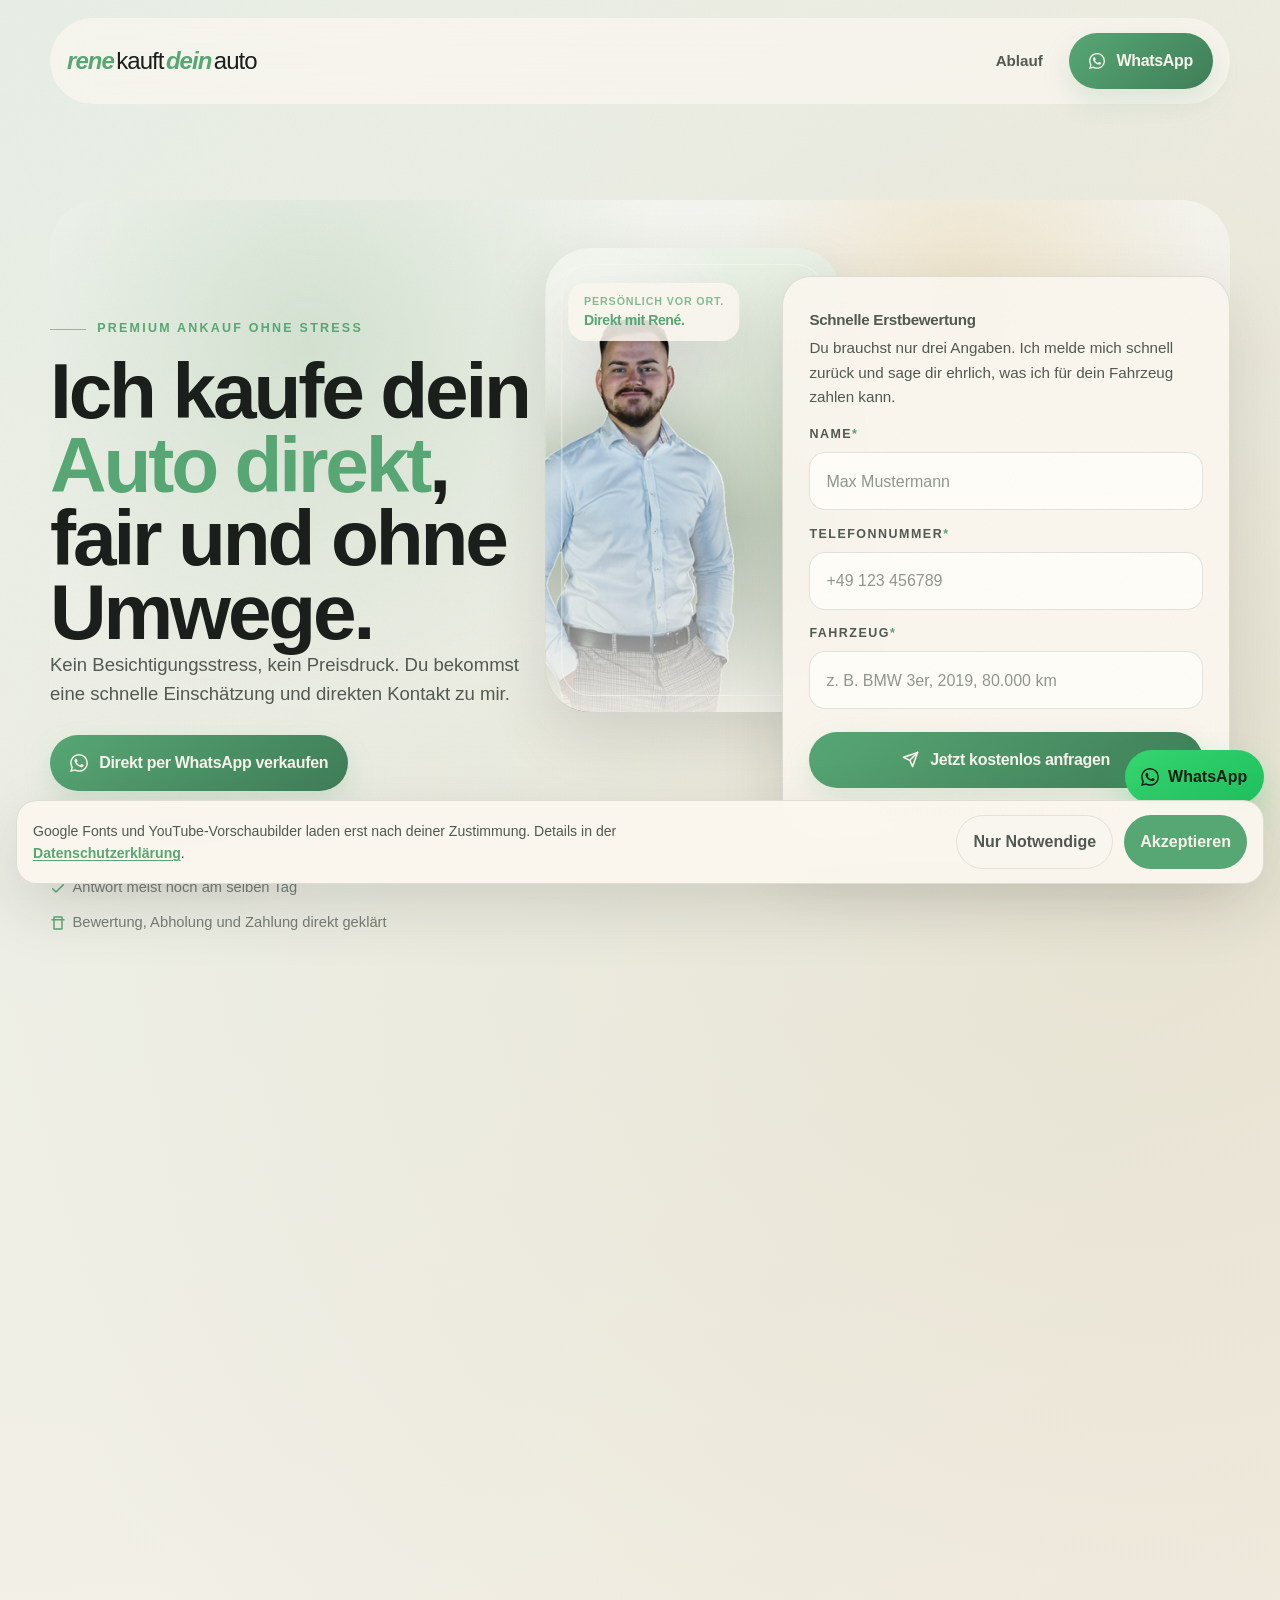
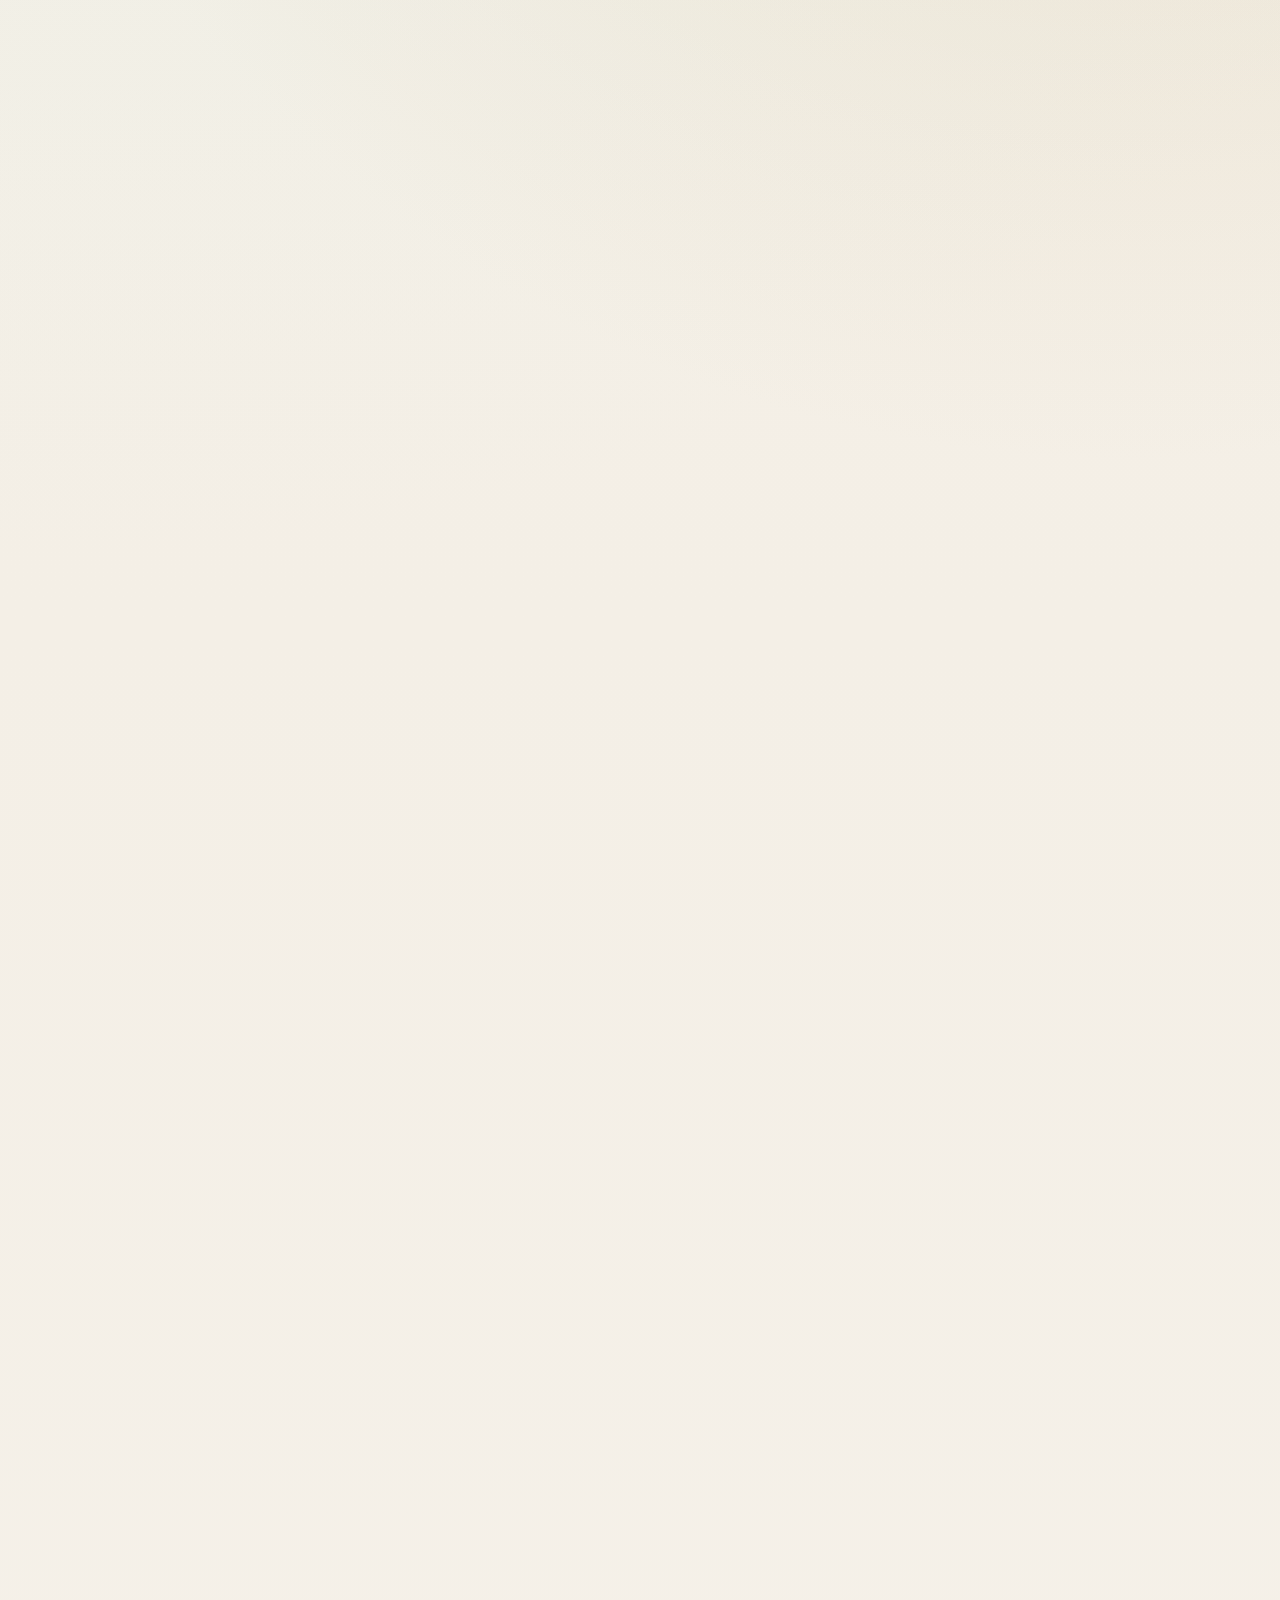
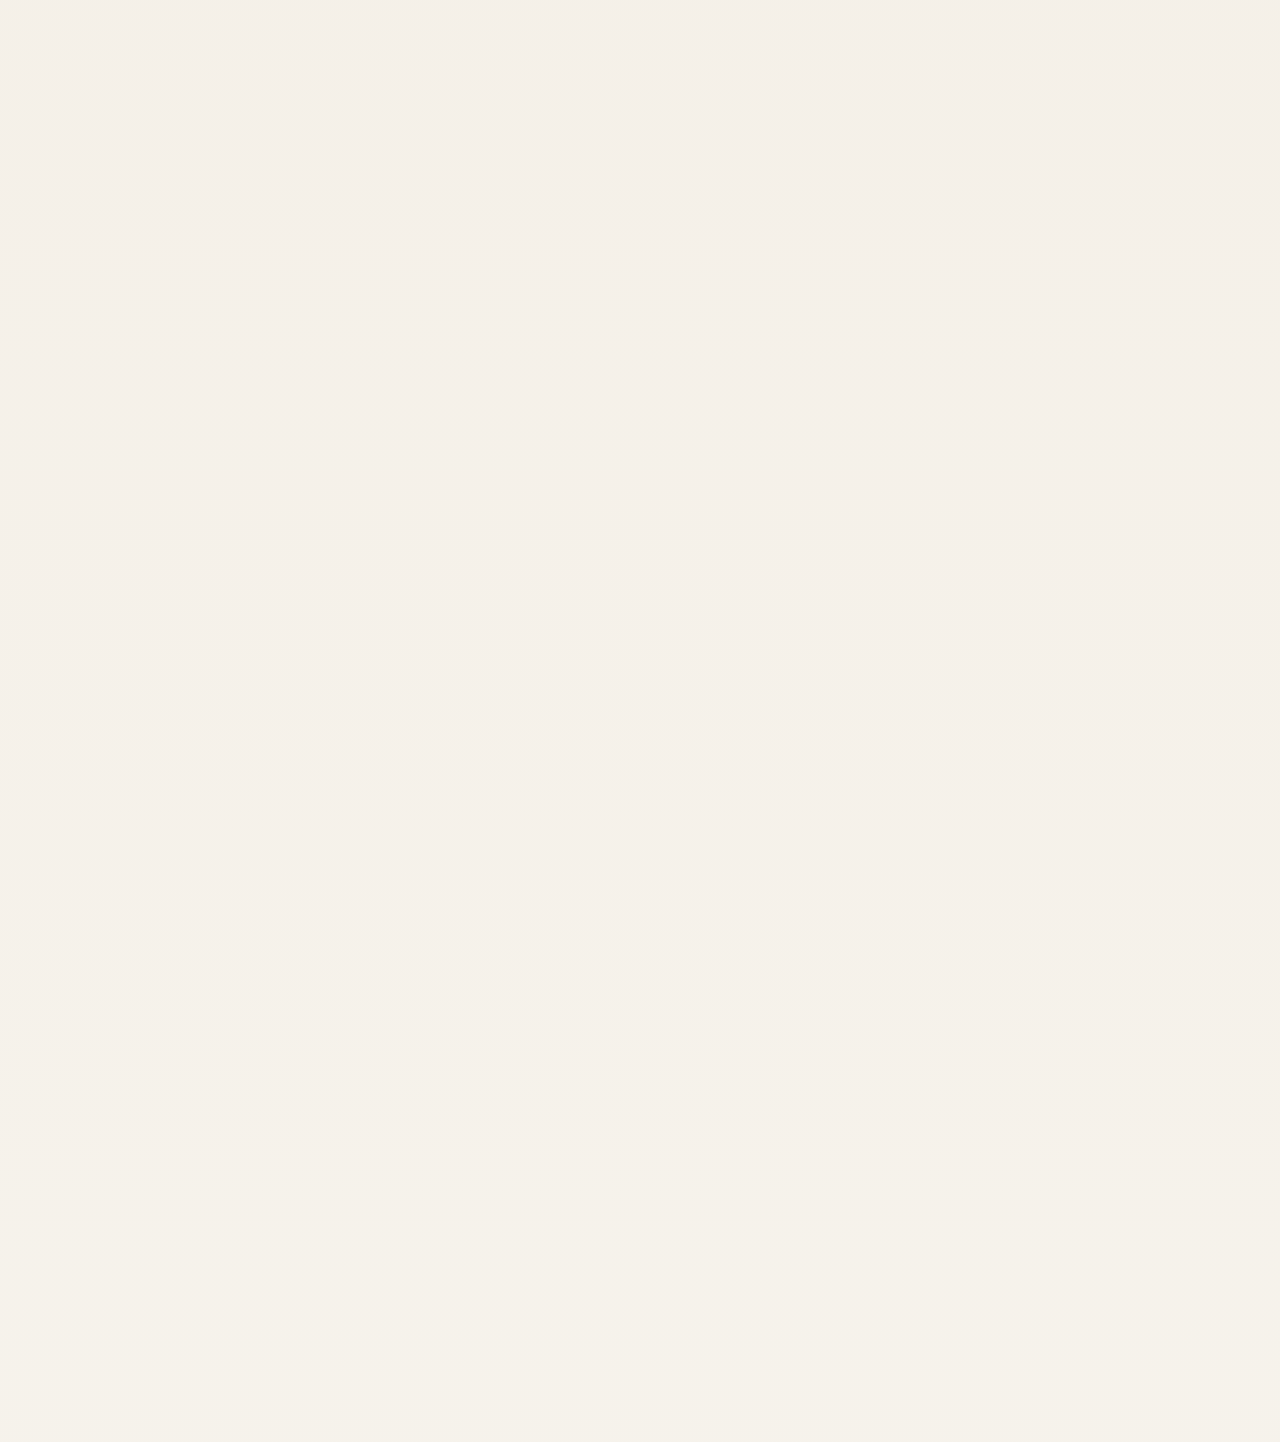
==== commit d8a2095b: "Add files via upload" ====
--- a/index.html
+++ b/index.html
@@ -5,9 +5,9 @@
   <meta name="viewport" content="width=device-width, initial-scale=1.0">
 
   <title>Auto verkaufen – Faire Preise, 24h Abwicklung | Rene kauft dein Auto</title>
-  <meta name="description" content="Kein Kleinanzeigen-Stress mehr. Rene Chris Almasi kauft dein Auto direkt: kostenlose Bewertung, Abholung vor Ort und schnelle Zahlung. Jetzt unverbindlich anfragen.">
+  <meta name="description" content="Ohne Stress verkaufen. Rene Chris Almasi kauft dein Auto direkt: kostenlose Bewertung, Abholung vor Ort und schnelle Zahlung. Jetzt unverbindlich anfragen.">
   <meta name="robots" content="index, follow">
-  <meta name="theme-color" content="#1f4d35">
+  <meta name="theme-color" content="#57a774">
   <meta name="author" content="Rene Chris Almasi">
   <meta property="og:locale" content="de_DE">
   <meta name="geo.region" content="DE-BW">
@@ -31,7 +31,7 @@
   <meta name="twitter:image" content="https://renekauftdeinauto.de/renekauftdeinauto-1400.png">
   <meta name="twitter:image:alt" content="Rene Chris Almasi auf der Startseite von renekauftdeinauto.de">
 
-  <link rel="icon" type="image/svg+xml" href="data:image/svg+xml,%3Csvg xmlns='http://www.w3.org/2000/svg' viewBox='0 0 32 32'%3E%3Crect width='32' height='32' rx='7' fill='%231f4d35'/%3E%3Ctext x='50%25' y='55%25' text-anchor='middle' dominant-baseline='middle' fill='%23f7f2e8' font-family='Georgia' font-weight='700' font-size='20'%3ER%3C/text%3E%3C/svg%3E">
+  <link rel="icon" type="image/svg+xml" href="data:image/svg+xml,%3Csvg xmlns='http://www.w3.org/2000/svg' viewBox='0 0 32 32'%3E%3Crect width='32' height='32' rx='7' fill='%2357a774'/%3E%3Ctext x='50%25' y='55%25' text-anchor='middle' dominant-baseline='middle' fill='%23f7f2e8' font-family='Georgia' font-weight='700' font-size='20'%3ER%3C/text%3E%3C/svg%3E">
   <link rel="preload" as="image" href="renekauftdeinauto-1400.png" imagesrcset="renekauftdeinauto-900.png 900w, renekauftdeinauto-1400.png 1400w" imagesizes="(min-width: 980px) 23vw, (max-width: 719px) calc(100vw - 2rem), 24rem" fetchpriority="high">
 
   <script type="application/ld+json">
@@ -94,10 +94,10 @@
       --ink-muted: #757d75;
       --line: rgba(31, 44, 33, 0.12);
       --line-strong: rgba(31, 44, 33, 0.2);
-      --accent: #1f4d35;
-      --accent-strong: #163b28;
-      --accent-soft: #e1ebdf;
-      --accent-glow: rgba(31, 77, 53, 0.16);
+      --accent: #57a774;
+      --accent-strong: #3f7e58;
+      --accent-soft: #f0faf3;
+      --accent-glow: rgba(87, 167, 116, 0.2);
       --whatsapp: #25d366;
       --error: #af4332;
       --error-soft: rgba(175, 67, 50, 0.11);
@@ -394,13 +394,13 @@
     .button-primary {
       color: #f7f3ec;
       background: linear-gradient(135deg, var(--accent) 0%, var(--accent-strong) 100%);
-      box-shadow: 0 12px 28px rgba(31, 77, 53, 0.18);
+      box-shadow: 0 12px 28px rgba(87, 167, 116, 0.18);
     }
 
     .button-primary:hover,
     .nav-cta:hover {
       transform: translateY(-1px);
-      box-shadow: 0 18px 34px rgba(31, 77, 53, 0.22);
+      box-shadow: 0 18px 34px rgba(87, 167, 116, 0.22);
     }
 
     .button-secondary {
@@ -659,8 +659,8 @@
 
     input:focus,
     textarea:focus {
-      border-color: rgba(31, 77, 53, 0.48);
-      box-shadow: 0 0 0 4px rgba(31, 77, 53, 0.11);
+      border-color: rgba(87, 167, 116, 0.48);
+      box-shadow: 0 0 0 4px rgba(87, 167, 116, 0.11);
       background: #fff;
       outline: none;
     }
@@ -733,7 +733,7 @@
       gap: 1rem;
       margin-top: 1rem;
       padding: 1.35rem;
-      border: 1px solid rgba(31, 77, 53, 0.18);
+      border: 1px solid rgba(87, 167, 116, 0.18);
       border-radius: 1.25rem;
       background: rgba(225, 235, 223, 0.7);
       text-align: center;
@@ -1023,7 +1023,7 @@
       align-items: center;
       justify-content: center;
       color: #f7f3ec;
-      background: rgba(31, 77, 53, 0.88);
+      background: rgba(87, 167, 116, 0.88);
       box-shadow: 0 12px 24px rgba(20, 20, 18, 0.3);
       z-index: 1;
     }
@@ -1051,8 +1051,8 @@
       color: #f8f3ea;
       background:
         radial-gradient(circle at 86% 16%, rgba(238, 226, 194, 0.2), transparent 22%),
-        radial-gradient(circle at 14% 18%, rgba(136, 169, 145, 0.22), transparent 25%),
-        linear-gradient(135deg, #173826 0%, #1f4d35 42%, #132e20 100%);
+        radial-gradient(circle at 14% 18%, rgba(193, 224, 200, 0.24), transparent 25%),
+        linear-gradient(135deg, #4a8b63 0%, #57a774 42%, #346248 100%);
       box-shadow: 0 28px 70px rgba(16, 30, 22, 0.22);
     }
 
@@ -1365,6 +1365,29 @@
       }
     }
 
+    @media (min-width: 720px) and (max-width: 979px) {
+      .hero-media {
+        width: min(100%, 30rem);
+      }
+
+      .hero-portrait {
+        min-height: 23.75rem;
+      }
+
+      .hero-portrait img {
+        left: 50%;
+        right: auto;
+        bottom: 0;
+        height: 23.4rem;
+        transform: translateX(-50%);
+      }
+
+      .hero-tag {
+        top: 1.6rem;
+        transform: none;
+      }
+    }
+
     @media (min-width: 980px) {
       header {
         padding-top: 1.15rem;
@@ -1390,7 +1413,7 @@
 
       .hero-media {
         position: absolute;
-        inset: 1.8rem auto auto 43.5%;
+        inset: 3rem auto auto 43.5%;
         width: min(21.25rem, 23vw);
         min-height: 0;
         padding: 0;
@@ -1525,6 +1548,18 @@
 
       .hero-media {
         width: min(100%, 21.75rem);
+      }
+
+      .hero-portrait {
+        min-height: 18rem;
+      }
+
+      .hero-portrait img {
+        left: 52%;
+        right: auto;
+        bottom: 0;
+        height: 19.2rem;
+        transform: translateX(-50%);
       }
 
       .hero-tag {
@@ -1644,15 +1679,15 @@
       }
 
       .hero-portrait {
-        min-height: 11.2rem;
+        min-height: 14rem;
         border-radius: 2rem;
       }
 
       .hero-portrait img {
-        left: 57%;
+        left: 52%;
         right: auto;
-        bottom: -0.25rem;
-        height: 17rem;
+        bottom: 0;
+        height: 15.4rem;
         transform: translateX(-50%);
       }
 
@@ -1755,7 +1790,7 @@
           </div>
 
           <div class="hero-copy" data-aos="fade-up" data-aos-delay="40">
-            <div class="eyebrow">Premium Ankauf ohne Kleinanzeigen-Stress</div>
+            <div class="eyebrow">Premium Ankauf ohne Stress</div>
             <h1 id="hero-heading">Ich kaufe dein <span class="accent">Auto direkt</span>, fair und ohne Umwege.</h1>
             <p class="lede">Kein Besichtigungsstress, kein Preisdruck. Du bekommst eine schnelle Einschätzung und direkten Kontakt zu mir.</p>
           </div>
@@ -1986,7 +2021,7 @@
         <div class="closing-card" data-aos="fade-up">
           <div>
             <div class="section-label" style="color: rgba(248, 243, 234, 0.8);">Bereit für den nächsten Schritt?</div>
-            <h2 id="contact-heading">Wenn du dein Auto ohne Kleinanzeigen-Stress loswerden willst, melde dich direkt bei mir.</h2>
+            <h2 id="contact-heading">Wenn du dein Auto ohne Stress loswerden willst, melde dich direkt bei mir.</h2>
             <p class="lede" style="color: rgba(248, 243, 234, 0.78); max-width: 34rem;">Am schnellsten geht es über WhatsApp. Wenn du lieber telefonierst oder erst kurz über das Formular anfragst, ist auch das sofort möglich.</p>
           </div>
           <div class="closing-actions">
@@ -2379,7 +2414,7 @@
       }
     });
 
-    console.log('%c renekauftdeinauto.de ', 'background:#1f4d35;color:#f7f3ec;font-weight:bold;font-size:14px;padding:4px 8px;border-radius:4px;');
+    console.log('%c renekauftdeinauto.de ', 'background:#57a774;color:#f7f3ec;font-weight:bold;font-size:14px;padding:4px 8px;border-radius:4px;');
     console.log('%c Entwickler unter sich? Rene freut sich über deine Nachricht.', 'color:#666;font-size:12px;');
   </script>
 </body>
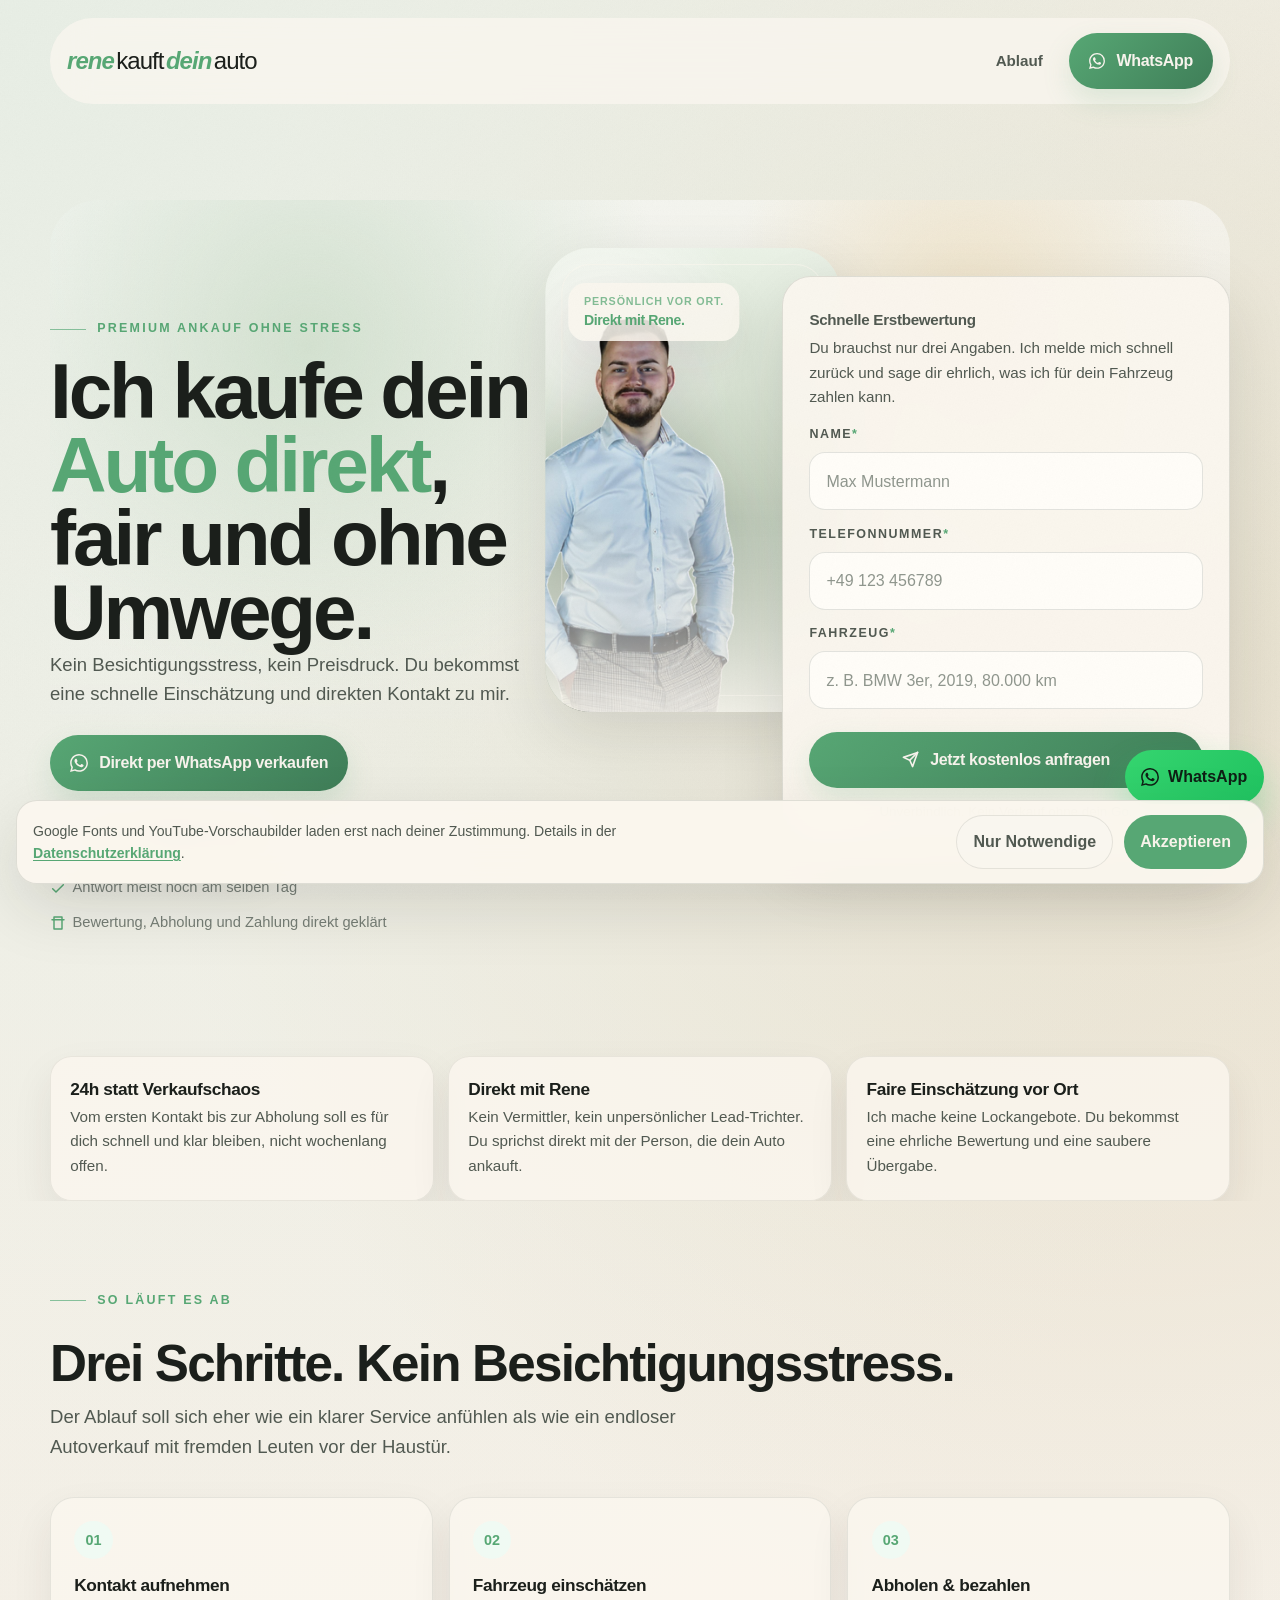
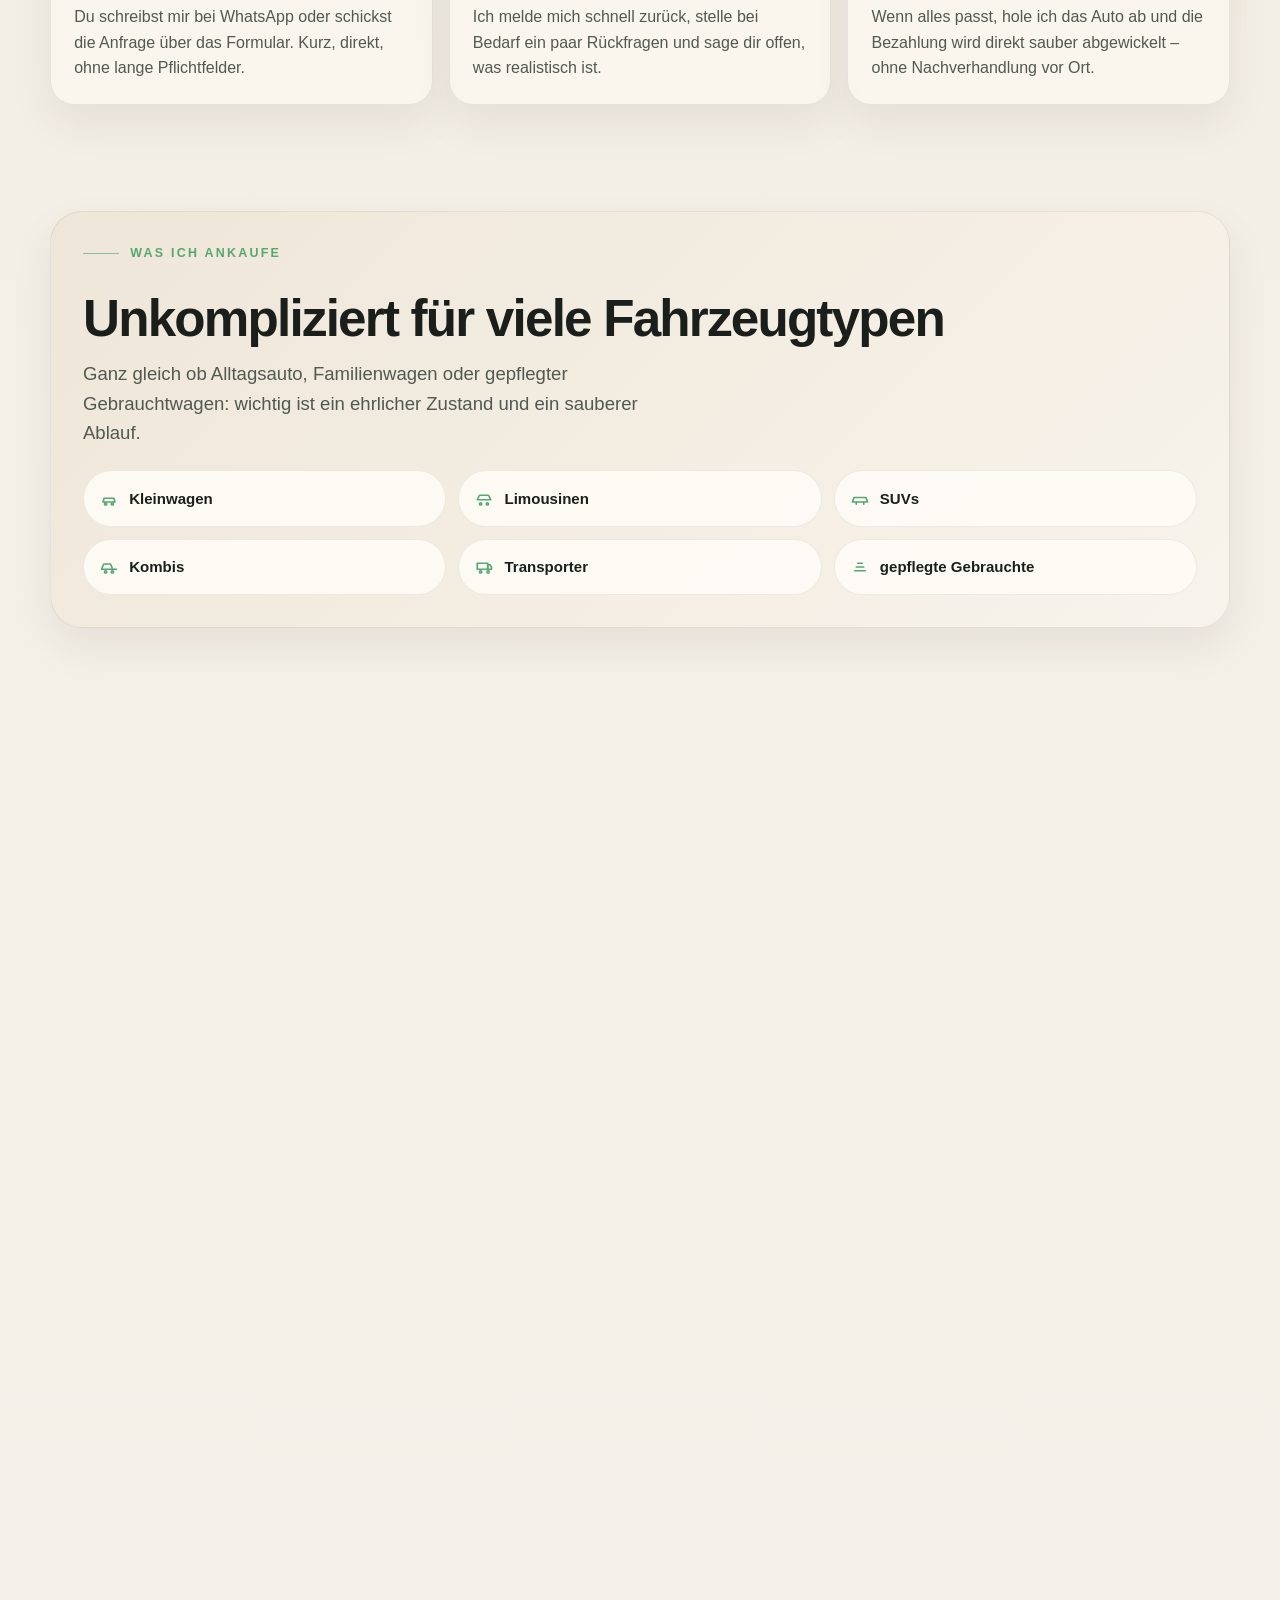
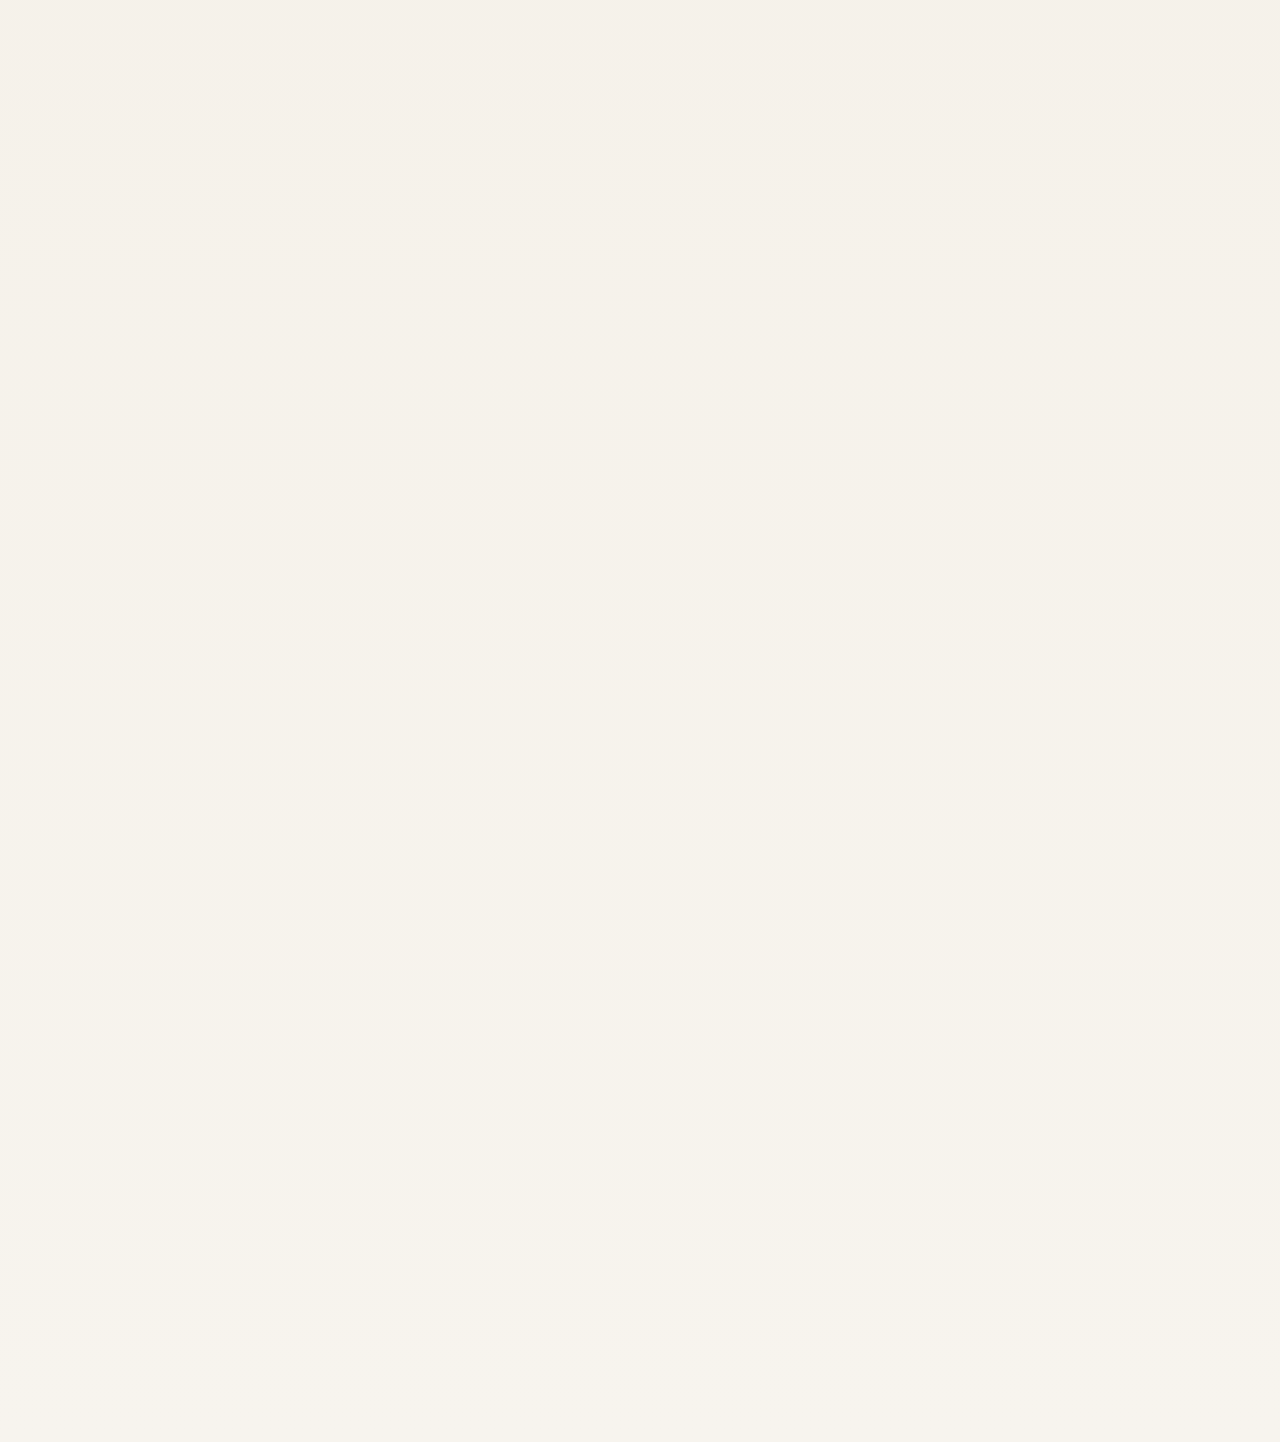
==== commit a32d1c82: "Add files via upload" ====
--- a/index.html
+++ b/index.html
@@ -492,7 +492,7 @@
       inset: 1rem;
       border-radius: 1.8rem;
       border: 1px solid rgba(251, 247, 239, 0.65);
-      z-index: 1;
+      z-index: 0;
     }
 
     .hero-portrait::after {
@@ -513,7 +513,7 @@
       width: auto;
       height: 22rem;
       max-width: none;
-      z-index: 0;
+      z-index: 1;
       transform: translateX(-43%);
       filter: drop-shadow(0 18px 42px rgba(15, 28, 20, 0.22));
     }
@@ -1661,6 +1661,12 @@
       .cookie-banner p {
         font-size: 0.82rem;
       }
+
+      .play-badge {
+        left: 50%;
+        top: 50%;
+        transform: translate(-50%, -50%);
+      }
     }
 
     @media (max-width: 479px) {
@@ -1783,7 +1789,7 @@
             <div class="hero-portrait">
               <div class="hero-tag">
                 <span class="hero-tag-kicker">Persönlich vor Ort.</span>
-                <span class="hero-tag-copy">Direkt mit René.</span>
+                <span class="hero-tag-copy">Direkt mit Rene.</span>
               </div>
               <img src="renekauftdeinauto-1400.png" srcset="renekauftdeinauto-900.png 900w, renekauftdeinauto-1400.png 1400w" sizes="(min-width: 980px) 23vw, (max-width: 719px) calc(100vw - 2rem), 24rem" width="1400" height="787" alt="Rene Chris Almasi – Ihr persönlicher Fahrzeugankäufer" loading="eager" decoding="async" fetchpriority="high">
             </div>
@@ -1871,7 +1877,7 @@
             <p>Vom ersten Kontakt bis zur Abholung soll es für dich schnell und klar bleiben, nicht wochenlang offen.</p>
           </article>
           <article class="trust-card" data-aos="fade-up" data-aos-delay="70">
-            <h3>Direkt mit René</h3>
+            <h3>Direkt mit Rene</h3>
             <p>Kein Vermittler, kein unpersönlicher Lead-Trichter. Du sprichst direkt mit der Person, die dein Auto ankauft.</p>
           </article>
           <article class="trust-card" data-aos="fade-up" data-aos-delay="140">
@@ -1951,7 +1957,7 @@
       <div class="shell">
         <div class="why-layout">
           <div class="why-intro" data-aos="fade-up">
-            <div class="section-label">Warum René</div>
+            <div class="section-label">Warum Rene</div>
             <h2 id="vorteile-heading">Nicht laut. Nicht künstlich. Einfach sauber abgewickelt.</h2>
             <p class="lede">Ich verzichte bewusst auf gefakte Bewertungen oder laute Verkaufstricks. Wenn diese Seite Vertrauen erzeugt, dann über Klarheit, Tempo und echten persönlichen Kontakt.</p>
           </div>
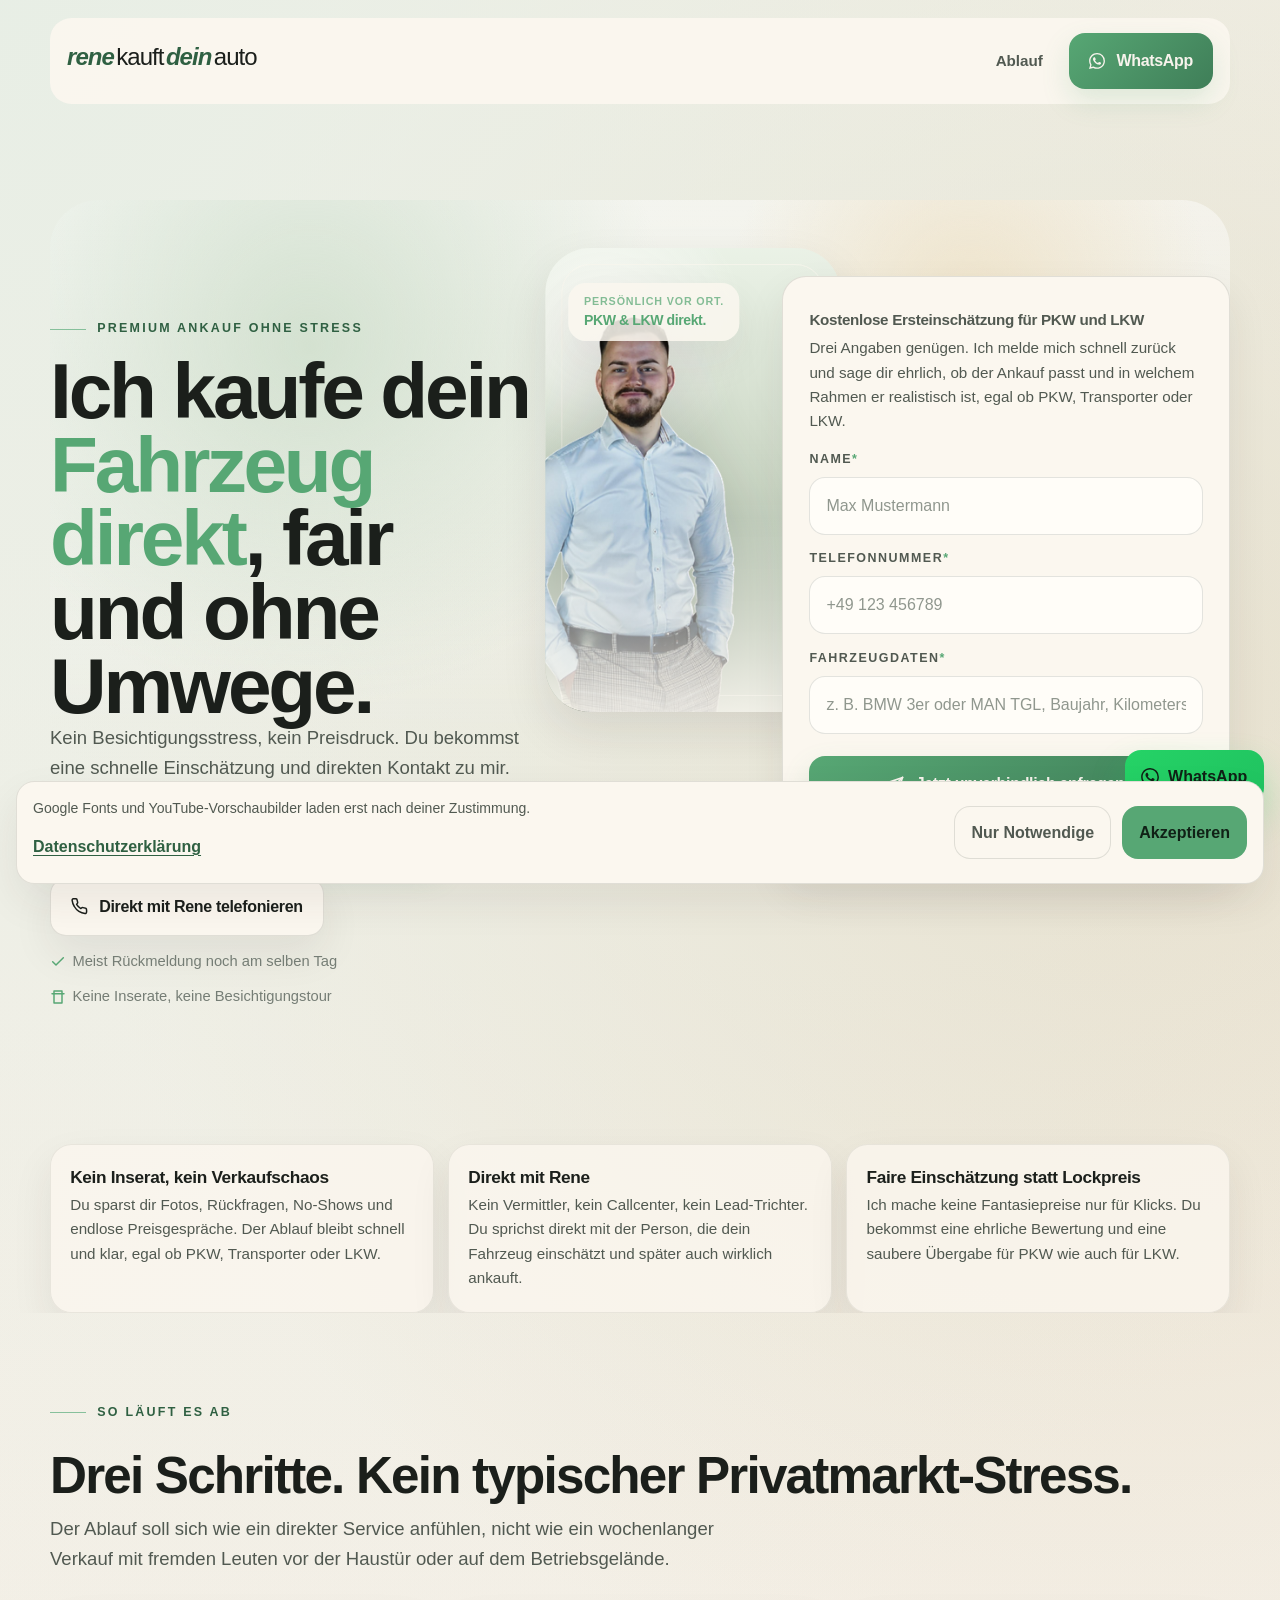
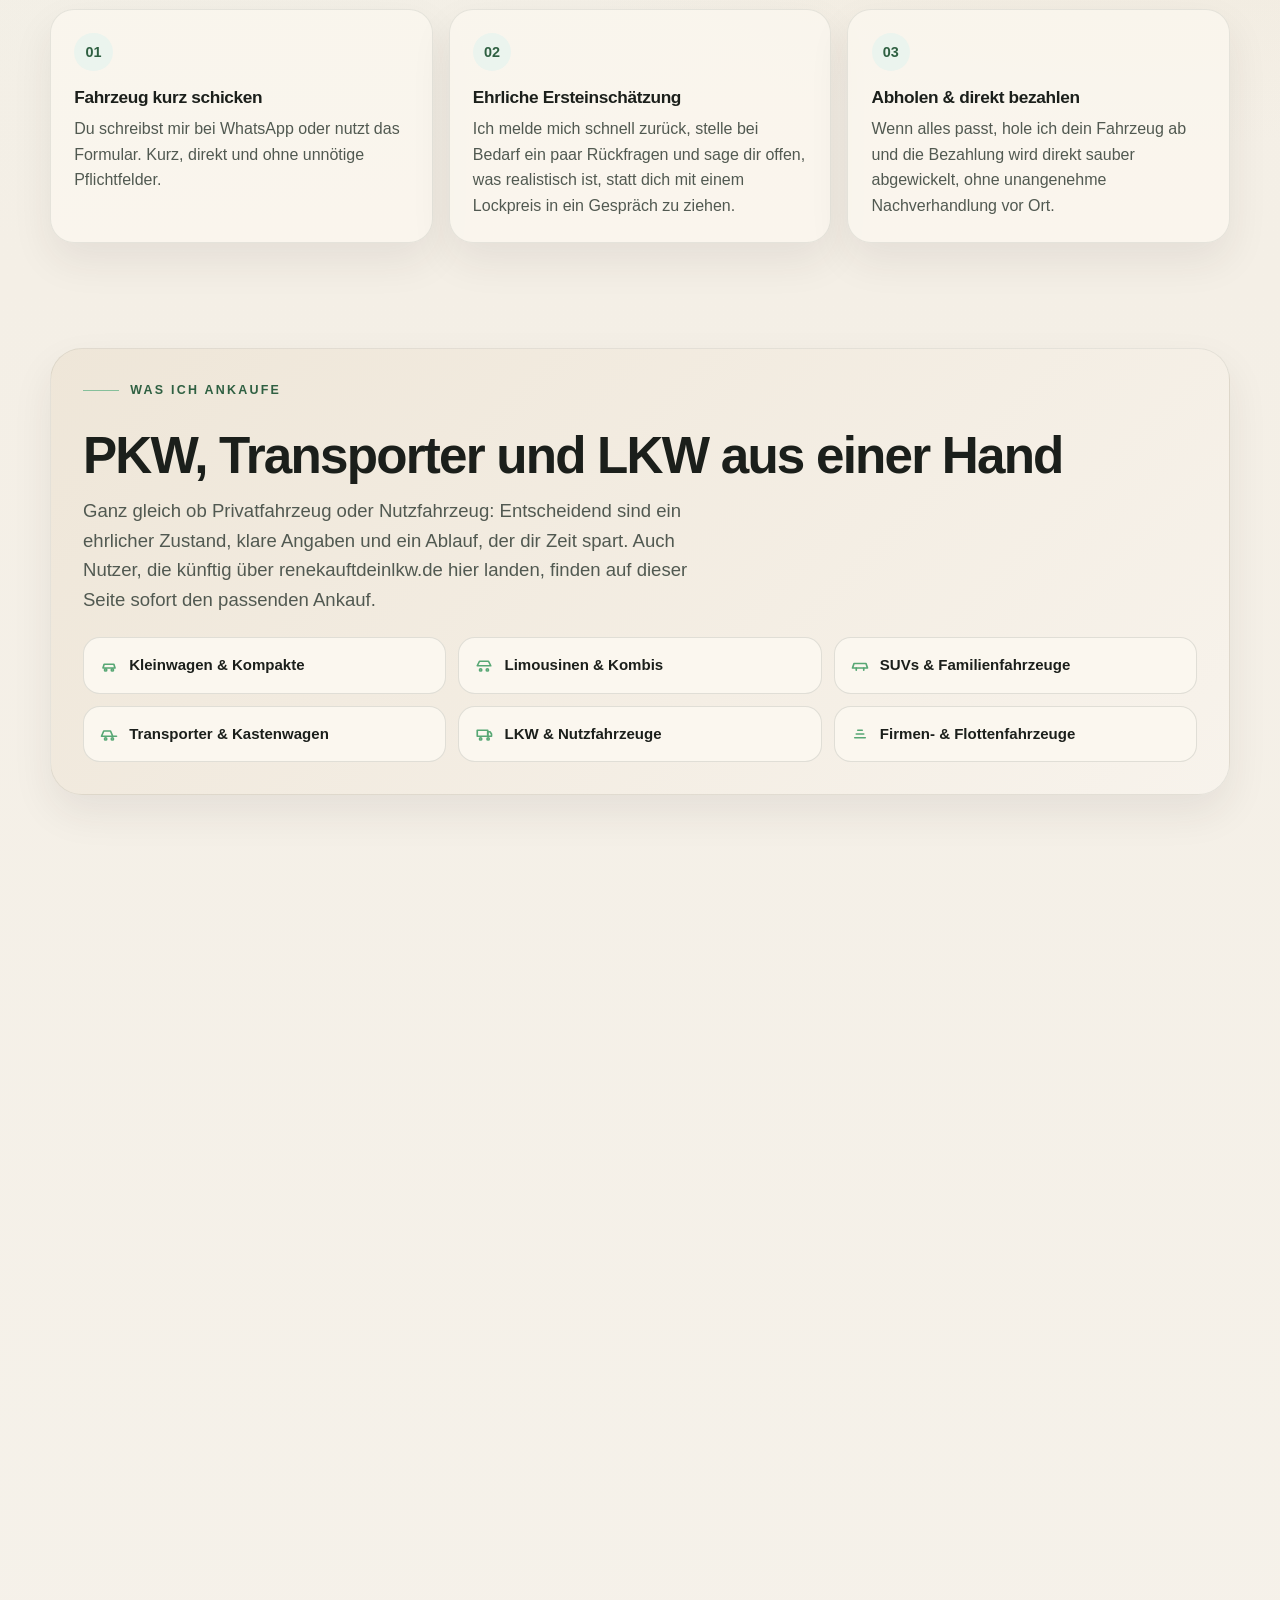
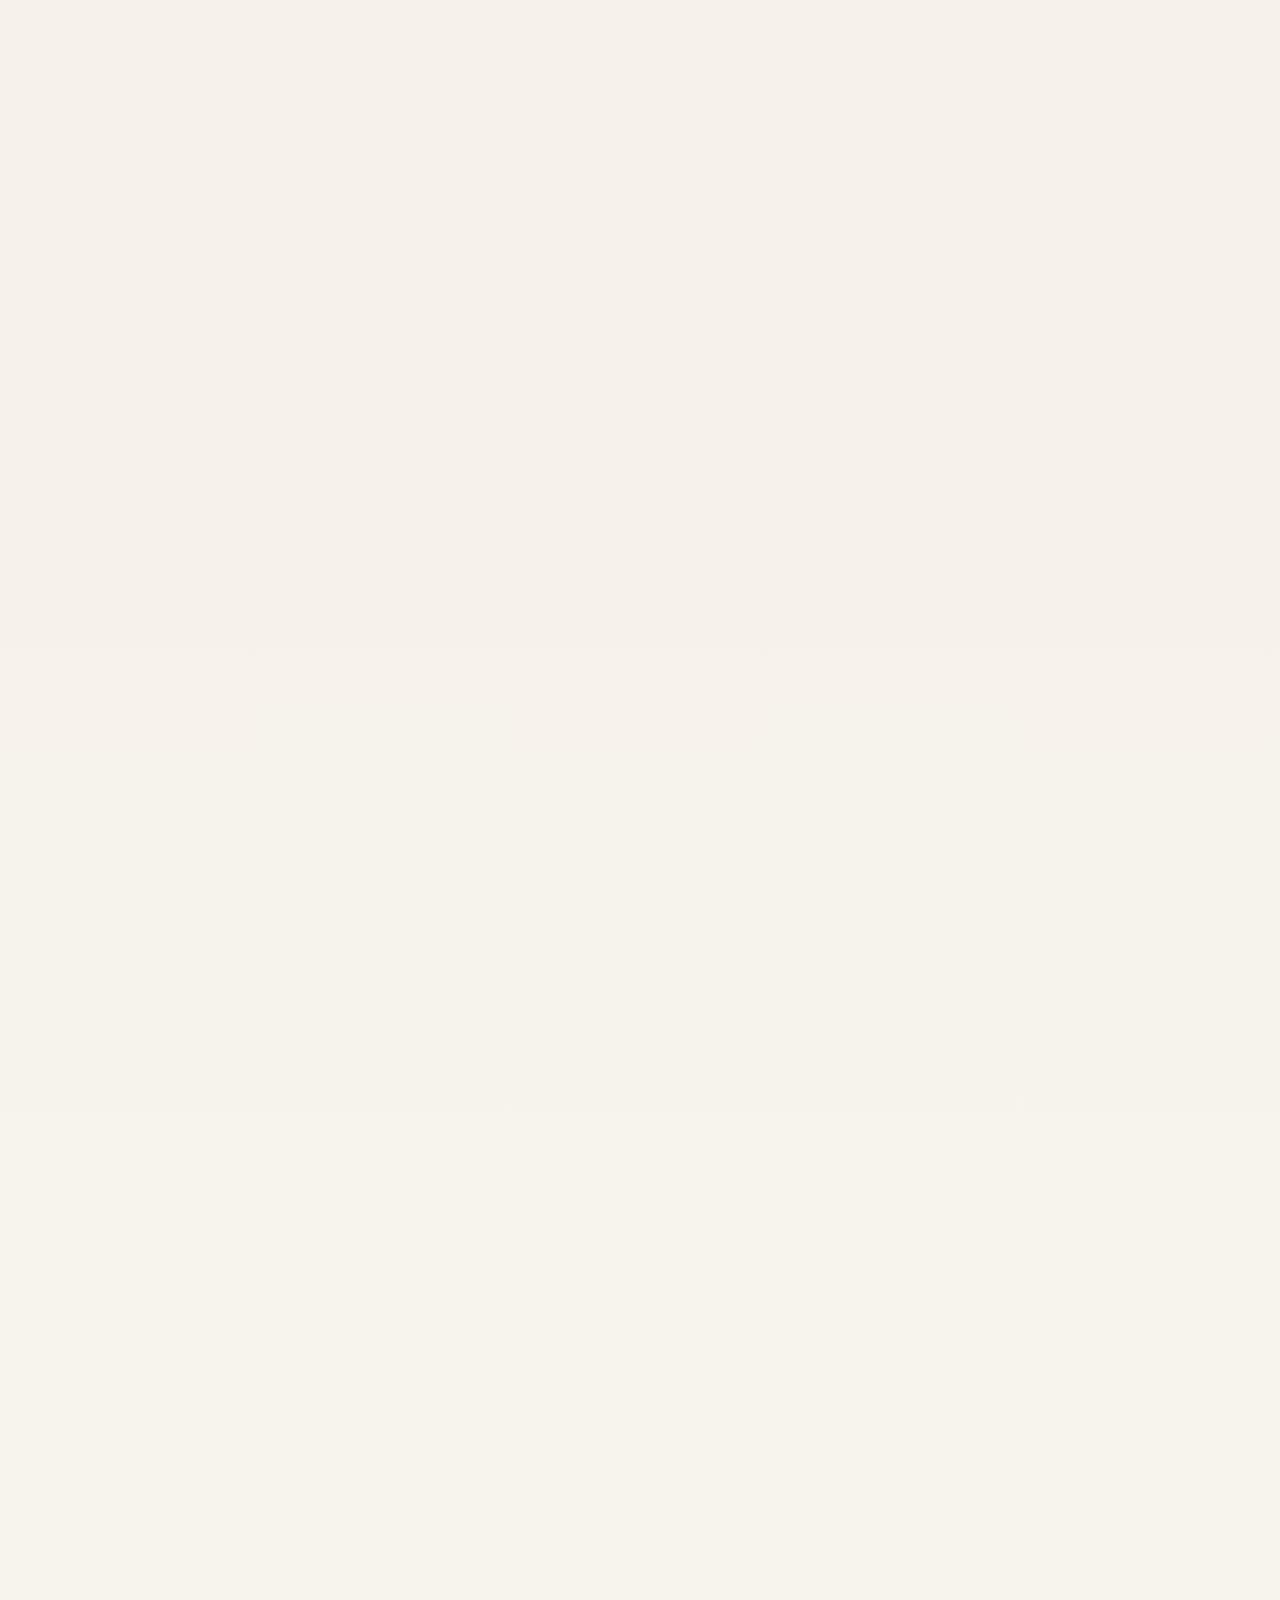
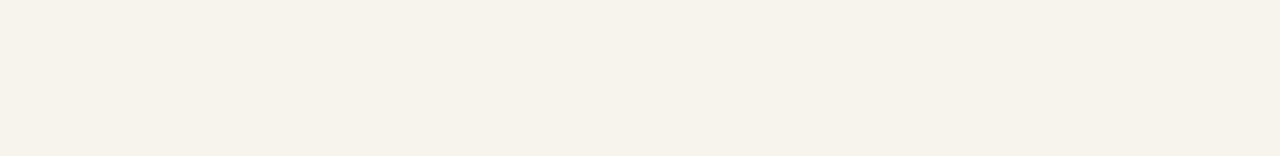
==== commit 9095c476: "Add files via upload" ====
--- a/index.html
+++ b/index.html
@@ -4,8 +4,8 @@
   <meta charset="UTF-8">
   <meta name="viewport" content="width=device-width, initial-scale=1.0">
 
-  <title>Auto verkaufen – Faire Preise, 24h Abwicklung | Rene kauft dein Auto</title>
-  <meta name="description" content="Ohne Stress verkaufen. Rene Chris Almasi kauft dein Auto direkt: kostenlose Bewertung, Abholung vor Ort und schnelle Zahlung. Jetzt unverbindlich anfragen.">
+  <title>PKW &amp; LKW direkt verkaufen | Rene kauft dein Fahrzeug</title>
+  <meta name="description" content="PKW, Transporter und LKW direkt verkaufen: keine Inserate, schnelle Bewertung, Abholung vor Ort und direkte Zahlung. Jetzt unverbindlich anfragen.">
   <meta name="robots" content="index, follow">
   <meta name="theme-color" content="#57a774">
   <meta name="author" content="Rene Chris Almasi">
@@ -18,16 +18,16 @@
   <meta property="og:type" content="website">
   <meta property="og:url" content="https://renekauftdeinauto.de/">
   <meta property="og:site_name" content="renekauftdeinauto">
-  <meta property="og:title" content="Auto verkaufen | Sofortankauf, fair & unkompliziert">
-  <meta property="og:description" content="Dein Auto schnell und fair verkaufen: Sofortige Bewertung, Abholung vor Ort, direkte Bezahlung innerhalb von 24 Stunden.">
+  <meta property="og:title" content="PKW &amp; LKW direkt verkaufen | Rene kauft dein Fahrzeug">
+  <meta property="og:description" content="PKW, Transporter und LKW direkt verkaufen: keine Inserate, schnelle Bewertung, Abholung vor Ort und direkte Zahlung.">
   <meta property="og:image" content="https://renekauftdeinauto.de/renekauftdeinauto-1400.png">
   <meta property="og:image:width" content="1400">
   <meta property="og:image:height" content="787">
   <meta property="og:image:alt" content="Rene Chris Almasi auf der Startseite von renekauftdeinauto.de">
 
   <meta name="twitter:card" content="summary_large_image">
-  <meta name="twitter:title" content="Auto verkaufen | Sofortankauf, fair & unkompliziert">
-  <meta name="twitter:description" content="Dein Auto schnell und fair verkaufen: Sofortige Bewertung, Abholung vor Ort, direkte Bezahlung.">
+  <meta name="twitter:title" content="PKW &amp; LKW direkt verkaufen | Rene kauft dein Fahrzeug">
+  <meta name="twitter:description" content="PKW, Transporter und LKW direkt verkaufen: keine Inserate, schnelle Bewertung, Abholung vor Ort und direkte Zahlung.">
   <meta name="twitter:image" content="https://renekauftdeinauto.de/renekauftdeinauto-1400.png">
   <meta name="twitter:image:alt" content="Rene Chris Almasi auf der Startseite von renekauftdeinauto.de">
 
@@ -40,7 +40,7 @@
     "@type": "AutoDealer",
     "name": "Rene Chris Almasi",
     "alternateName": "renekauftdeinauto",
-    "description": "Ich kaufe dein Auto – unkompliziert, fair und innerhalb von 24 Stunden. Sofortige Bewertung, Abholung vor Ort, direkte Bezahlung.",
+    "description": "Ich kaufe dein Fahrzeug direkt an – vom PKW über Transporter bis zum LKW. Ohne Inseratsstress, mit schneller Einschätzung, Abholung vor Ort und direkter Bezahlung.",
     "url": "https://renekauftdeinauto.de/",
     "image": "https://renekauftdeinauto.de/renekauftdeinauto-1400.png",
     "telephone": "+4901717778519",
@@ -56,29 +56,6 @@
     "sameAs": ["https://www.youtube.com/@Rene.Almasi"]
   }
   </script>
-  <script type="application/ld+json">
-  {
-    "@context": "https://schema.org",
-    "@type": "FAQPage",
-    "mainEntity": [
-      {
-        "@type": "Question",
-        "name": "Wie schnell wird mein Auto bewertet?",
-        "acceptedAnswer": { "@type": "Answer", "text": "Ich bewerte dein Auto sofort nach deiner Anfrage und melde mich innerhalb weniger Stunden zurück." }
-      },
-      {
-        "@type": "Question",
-        "name": "Holt ihr das Auto bei mir ab?",
-        "acceptedAnswer": { "@type": "Answer", "text": "Ja – ich hole dein Auto deutschlandweit direkt bei dir ab, egal ob Hamburg, München oder Berlin." }
-      },
-      {
-        "@type": "Question",
-        "name": "Wann bekomme ich mein Geld?",
-        "acceptedAnswer": { "@type": "Answer", "text": "Die Bezahlung erfolgt direkt bei der Abholung – sofort, bar oder per Überweisung, ohne Verzögerung." }
-      }
-    ]
-  }
-  </script>
 
   <style>
     *, *::before, *::after { box-sizing: border-box; }
@@ -88,6 +65,10 @@
       --bg-soft: #faf6ef;
       --surface: rgba(251, 247, 240, 0.84);
       --surface-strong: #fbf7ef;
+      --surface-subtle: rgba(251, 247, 239, 0.72);
+      --surface-overlay: rgba(250, 246, 239, 0.96);
+      --surface-inverse: rgba(248, 243, 234, 0.1);
+      --surface-inverse-strong: rgba(248, 243, 234, 0.16);
       --surface-tint: #ede5d7;
       --ink: #1b1f1b;
       --ink-soft: #515951;
@@ -96,13 +77,17 @@
       --line-strong: rgba(31, 44, 33, 0.2);
       --accent: #57a774;
       --accent-strong: #3f7e58;
+      --accent-contrast: #2f6042;
+      --accent-ink: #102116;
       --accent-soft: #f0faf3;
       --accent-glow: rgba(87, 167, 116, 0.2);
       --whatsapp: #25d366;
+      --whatsapp-strong: #20c260;
+      --youtube: #ff0000;
       --error: #af4332;
       --error-soft: rgba(175, 67, 50, 0.11);
       --shadow-soft: 0 18px 40px rgba(46, 43, 36, 0.08);
-      --shadow-card: 0 24px 64px rgba(37, 34, 28, 0.12);
+      --shadow-card: 0 20px 46px rgba(37, 34, 28, 0.1);
       --radius-lg: 2rem;
       --radius-md: 1.2rem;
       --radius-sm: 0.9rem;
@@ -132,17 +117,6 @@
       text-rendering: optimizeLegibility;
     }
 
-    body::before {
-      content: "";
-      position: fixed;
-      inset: 0;
-      pointer-events: none;
-      background-image: url("data:image/svg+xml,%3Csvg xmlns='http://www.w3.org/2000/svg' width='180' height='180' viewBox='0 0 180 180'%3E%3Cfilter id='n'%3E%3CfeTurbulence type='fractalNoise' baseFrequency='0.72' numOctaves='3' stitchTiles='stitch'/%3E%3CfeColorMatrix type='saturate' values='0'/%3E%3C/filter%3E%3Crect width='180' height='180' filter='url(%23n)' opacity='1'/%3E%3C/svg%3E");
-      mix-blend-mode: multiply;
-      opacity: 0.035;
-      z-index: 5;
-    }
-
     img {
       display: block;
       max-width: 100%;
@@ -183,9 +157,9 @@
       left: 1.25rem;
       z-index: 1200;
       padding: 0.85rem 1rem;
-      border-radius: 999px;
-      color: #f7f3ec;
-      background: var(--accent);
+      border-radius: 1rem;
+      color: var(--bg-soft);
+      background: var(--accent-strong);
       text-decoration: none;
       font-weight: 700;
     }
@@ -237,7 +211,7 @@
       align-items: center;
       gap: 0.7rem;
       margin-bottom: 1rem;
-      color: var(--accent);
+      color: var(--accent-contrast);
       font-size: 0.78rem;
       font-weight: 800;
       letter-spacing: 0.18em;
@@ -315,7 +289,7 @@
     header.scrolled .topbar {
       border-color: rgba(31, 44, 33, 0.12);
       box-shadow: var(--shadow-soft);
-      background: rgba(250, 246, 239, 0.92);
+      background: var(--surface-overlay);
     }
 
     .topbar {
@@ -323,9 +297,8 @@
       margin: 0 auto;
       padding: 0.85rem 1rem;
       border: 1px solid transparent;
-      border-radius: 999px;
-      background: rgba(250, 246, 239, 0.75);
-      backdrop-filter: blur(18px);
+      border-radius: 1.35rem;
+      background: var(--surface-overlay);
       pointer-events: auto;
     }
 
@@ -340,6 +313,8 @@
       display: inline-flex;
       align-items: baseline;
       gap: 0.15rem;
+      min-height: 2.75rem;
+      padding-block: 0.35rem;
       color: var(--ink);
       text-decoration: none;
       font-family: var(--font-display);
@@ -349,7 +324,7 @@
     }
 
     .logo em {
-      color: var(--accent);
+      color: var(--accent-contrast);
       font-style: italic;
       font-weight: 700;
     }
@@ -358,6 +333,7 @@
       display: inline-flex;
       align-items: center;
       gap: 0.65rem;
+      min-width: 0;
     }
 
     .nav-link {
@@ -383,7 +359,7 @@
       gap: 0.7rem;
       min-height: 3.15rem;
       padding: 0.95rem 1.25rem;
-      border-radius: 999px;
+      border-radius: 1rem;
       text-decoration: none;
       font-weight: 800;
       letter-spacing: -0.02em;
@@ -405,7 +381,7 @@
 
     .button-secondary {
       color: var(--ink);
-      background: rgba(251, 247, 239, 0.82);
+      background: var(--surface-strong);
       border: 1px solid var(--line);
       box-shadow: var(--shadow-soft);
     }
@@ -420,16 +396,16 @@
 
     .button-ghost {
       color: var(--ink-soft);
-      background: rgba(249, 246, 239, 0.65);
-      border: 1px solid rgba(31, 44, 33, 0.1);
+      background: var(--surface-subtle);
+      border: 1px solid var(--line);
     }
 
     .button-inline {
-      min-height: auto;
-      padding: 0;
+      min-height: 2.75rem;
+      padding: 0.35rem 0;
       gap: 0.45rem;
       border-radius: 0;
-      color: var(--accent);
+      color: var(--accent-contrast);
       background: transparent;
       text-decoration: none;
     }
@@ -606,11 +582,10 @@
 
     .form-card {
       padding: 1.45rem;
-      border: 1px solid rgba(31, 44, 33, 0.12);
-      border-radius: 1.8rem;
-      background: rgba(251, 247, 239, 0.92);
-      box-shadow: var(--shadow-card);
-      backdrop-filter: blur(18px);
+      border: 1px solid var(--line);
+      border-radius: 1.5rem;
+      background: var(--surface-strong);
+      box-shadow: var(--shadow-soft);
     }
 
     .form-head {
@@ -864,8 +839,8 @@
       height: 2.4rem;
       margin-bottom: 1rem;
       border-radius: 50%;
-      color: var(--accent);
-      background: var(--accent-soft);
+      color: var(--accent-contrast);
+      background: color-mix(in srgb, var(--accent) 12%, white 88%);
       font-weight: 900;
       font-size: 0.9rem;
     }
@@ -905,9 +880,9 @@
       align-items: center;
       gap: 0.7rem;
       padding: 0.95rem 1rem;
-      border-radius: 999px;
-      background: rgba(255, 253, 248, 0.82);
-      border: 1px solid rgba(31, 44, 33, 0.08);
+      border-radius: 1.05rem;
+      background: var(--surface-strong);
+      border: 1px solid var(--line);
       color: var(--ink);
       font-weight: 700;
       font-size: 0.94rem;
@@ -1014,8 +989,8 @@
 
     .play-badge {
       position: absolute;
-      left: 1.15rem;
-      top: 1.15rem;
+      left: 50%;
+      top: 50%;
       width: 3rem;
       height: 3rem;
       border-radius: 50%;
@@ -1026,6 +1001,7 @@
       background: rgba(87, 167, 116, 0.88);
       box-shadow: 0 12px 24px rgba(20, 20, 18, 0.3);
       z-index: 1;
+      transform: translate(-50%, -50%);
     }
 
     .video-copy {
@@ -1048,17 +1024,17 @@
       gap: 1.3rem;
       padding: clamp(1.6rem, 4vw, 2.3rem);
       border-radius: clamp(1.8rem, 4vw, 2.5rem);
-      color: #f8f3ea;
+      color: var(--bg-soft);
       background:
         radial-gradient(circle at 86% 16%, rgba(238, 226, 194, 0.2), transparent 22%),
         radial-gradient(circle at 14% 18%, rgba(193, 224, 200, 0.24), transparent 25%),
-        linear-gradient(135deg, #4a8b63 0%, #57a774 42%, #346248 100%);
-      box-shadow: 0 28px 70px rgba(16, 30, 22, 0.22);
+        linear-gradient(135deg, var(--accent-strong) 0%, var(--accent) 42%, var(--accent-contrast) 100%);
+      box-shadow: 0 24px 58px rgba(16, 30, 22, 0.18);
     }
 
     .closing-card h2,
     .closing-card h3 {
-      color: #f8f3ea;
+      color: var(--bg-soft);
     }
 
     .closing-card p {
@@ -1068,36 +1044,39 @@
     .closing-actions {
       display: grid;
       gap: 0.8rem;
+      align-content: start;
     }
 
     .closing-card .button-primary {
       width: auto;
-      min-height: 3.25rem;
-      padding: 0.9rem 1rem;
+      min-height: 4rem;
+      margin-top: 0;
+      padding: 1rem;
       border-radius: 1.05rem;
-      background: linear-gradient(135deg, #2ad06f 0%, #22b55f 100%);
-      color: #0c1a12;
-      box-shadow: 0 14px 28px rgba(17, 44, 29, 0.24);
+      color: var(--ink);
+      background: var(--surface-strong);
+      border: 1px solid rgba(248, 243, 234, 0.22);
+      box-shadow: 0 12px 24px rgba(17, 44, 29, 0.16);
     }
 
     .closing-card .button-secondary {
-      min-height: 3.25rem;
-      padding: 0.9rem 1rem;
+      min-height: 4rem;
+      padding: 1rem;
       border-radius: 1.05rem;
-      color: #f8f3ea;
-      background: rgba(255, 255, 255, 0.08);
-      border-color: rgba(248, 243, 234, 0.16);
+      color: var(--bg-soft);
+      background: var(--surface-inverse);
+      border-color: var(--surface-inverse-strong);
       box-shadow: none;
     }
 
     .closing-card .button-inline {
-      min-height: 3.15rem;
-      padding: 0.9rem 1rem;
+      min-height: 4rem;
+      padding: 1rem;
       border-radius: 1.05rem;
       justify-content: center;
-      color: #f8f3ea;
-      background: rgba(255, 255, 255, 0.1);
-      border: 1px solid rgba(248, 243, 234, 0.16);
+      color: var(--bg-soft);
+      background: var(--surface-inverse);
+      border: 1px solid var(--surface-inverse-strong);
       box-shadow: none;
       font-weight: 800;
       white-space: normal;
@@ -1106,8 +1085,8 @@
     }
 
     .closing-card .button-inline:hover {
-      color: #f8f3ea;
-      background: rgba(255, 255, 255, 0.1);
+      color: var(--bg-soft);
+      background: var(--surface-inverse-strong);
       border-color: rgba(248, 243, 234, 0.26);
     }
 
@@ -1120,7 +1099,7 @@
       gap: 1.6rem;
       padding: 1.8rem;
       border-radius: 2rem;
-      background: rgba(251, 247, 239, 0.8);
+      background: var(--surface-strong);
       border: 1px solid rgba(31, 44, 33, 0.08);
       box-shadow: var(--shadow-soft);
     }
@@ -1142,7 +1121,7 @@
       display: inline-flex;
       align-items: center;
       gap: 0.55rem;
-      min-height: 2.5rem;
+      min-height: 2.75rem;
       color: var(--ink-soft);
       text-decoration: none;
       background: transparent;
@@ -1172,16 +1151,27 @@
       align-items: center;
       gap: 0.55rem;
       padding: 0.9rem 1.05rem;
-      border-radius: 999px;
-      color: #0f1f15;
-      background: linear-gradient(135deg, #35d56f 0%, #20c260 100%);
+      border-radius: 1rem;
+      color: var(--accent-ink);
+      background: linear-gradient(135deg, var(--whatsapp) 0%, var(--whatsapp-strong) 100%);
       box-shadow: 0 18px 34px rgba(37, 211, 102, 0.28);
       text-decoration: none;
       font-weight: 900;
+      transition:
+        transform 180ms var(--ease),
+        opacity 180ms var(--ease),
+        background-color 180ms var(--ease),
+        box-shadow 180ms var(--ease);
     }
 
     .wa-float:hover {
       transform: translateY(-1px);
+    }
+
+    .wa-float.is-hidden {
+      opacity: 0;
+      pointer-events: none;
+      transform: translateY(0.75rem);
     }
 
     body.consent-pending .wa-float {
@@ -1200,11 +1190,10 @@
       justify-content: space-between;
       gap: 0.9rem;
       padding: 0.9rem 1rem;
-      border-radius: 1.3rem;
-      background: rgba(251, 247, 239, 0.94);
-      border: 1px solid rgba(31, 44, 33, 0.12);
-      box-shadow: var(--shadow-card);
-      backdrop-filter: blur(18px);
+      border-radius: 1.15rem;
+      background: var(--surface-strong);
+      border: 1px solid var(--line);
+      box-shadow: var(--shadow-soft);
     }
 
     .cookie-banner.hidden {
@@ -1217,9 +1206,19 @@
       font-size: 0.88rem;
     }
 
+    .cookie-copy {
+      display: grid;
+      gap: 0.35rem;
+      min-width: 0;
+    }
+
     .link-btn {
-      padding: 0;
-      color: var(--accent);
+      display: inline-flex;
+      align-items: center;
+      width: fit-content;
+      min-height: 2.75rem;
+      padding: 0.35rem 0;
+      color: var(--accent-contrast);
       background: transparent;
       border: 0;
       font-weight: 800;
@@ -1228,6 +1227,27 @@
       text-underline-offset: 0.16em;
     }
 
+    .section-label.is-inverse {
+      color: rgba(248, 243, 234, 0.82);
+    }
+
+    .section-label.is-inverse::before {
+      background: rgba(248, 243, 234, 0.38);
+    }
+
+    .lede.is-inverse {
+      max-width: 34rem;
+      color: rgba(248, 243, 234, 0.82);
+    }
+
+    .social-icon-whatsapp {
+      color: var(--whatsapp);
+    }
+
+    .social-icon-youtube {
+      color: var(--youtube);
+    }
+
     .cookie-actions {
       display: inline-flex;
       gap: 0.7rem;
@@ -1238,19 +1258,20 @@
     .cookie-btn-decline {
       min-height: 2.8rem;
       padding: 0.8rem 1rem;
-      border-radius: 999px;
+      border-radius: 1rem;
       font-weight: 800;
     }
 
     .cookie-btn-accept {
-      color: #f8f3ea;
+      color: var(--accent-ink);
       background: var(--accent);
+      border: 1px solid transparent;
     }
 
     .cookie-btn-decline {
       color: var(--ink-soft);
-      background: rgba(249, 246, 239, 0.64);
-      border: 1px solid rgba(31, 44, 33, 0.1);
+      background: var(--surface-subtle);
+      border: 1px solid var(--line);
     }
 
     .modal-overlay {
@@ -1262,8 +1283,7 @@
       justify-content: center;
       padding: 1.5rem 0.9rem 2rem;
       overflow-y: auto;
-      background: rgba(16, 18, 16, 0.52);
-      backdrop-filter: blur(6px);
+      background: rgba(16, 18, 16, 0.46);
     }
 
     .modal-overlay.open {
@@ -1274,9 +1294,9 @@
       width: min(100%, 44rem);
       margin: auto;
       overflow: hidden;
-      border-radius: 1.8rem;
+      border-radius: 1.5rem;
       background: var(--bg-soft);
-      box-shadow: 0 26px 60px rgba(12, 18, 14, 0.28);
+      box-shadow: 0 22px 48px rgba(12, 18, 14, 0.24);
     }
 
     .modal-header {
@@ -1611,11 +1631,16 @@
         min-height: 2.65rem;
         padding-inline: 1rem;
         font-size: 0.94rem;
+        max-width: min(100%, 10.75rem);
+        white-space: normal;
+        line-height: 1.15;
+        text-align: center;
       }
 
       .nav-actions {
-        flex: 1;
+        flex: 0 1 auto;
         justify-content: flex-end;
+        max-width: 52vw;
       }
 
       .wa-float {
@@ -1629,13 +1654,13 @@
         font-size: 0;
       }
 
+      .wa-float:not(.is-visible) {
+        display: none;
+      }
+
       .wa-float svg {
         width: 1.15rem;
         height: 1.15rem;
-      }
-
-      body.consent-pending .wa-float {
-        bottom: 7.1rem;
       }
 
       .cookie-actions {
@@ -1651,11 +1676,15 @@
       }
 
       .cookie-banner {
-        left: 0.75rem;
-        right: 0.75rem;
-        bottom: 0.75rem;
-        padding: 0.75rem 0.8rem;
+        position: relative;
+        left: auto;
+        right: auto;
+        bottom: auto;
+        z-index: auto;
+        margin-top: 0.9rem;
+        padding: 0.8rem 0.9rem;
         gap: 0.55rem;
+        box-shadow: var(--shadow-soft);
       }
 
       .cookie-banner p {
@@ -1680,8 +1709,9 @@
       }
 
       .nav-cta {
-        padding-inline: 0.9rem;
+        padding-inline: 0.85rem;
         font-size: 0.88rem;
+        max-width: min(100%, 9.5rem);
       }
 
       .hero-portrait {
@@ -1789,7 +1819,7 @@
             <div class="hero-portrait">
               <div class="hero-tag">
                 <span class="hero-tag-kicker">Persönlich vor Ort.</span>
-                <span class="hero-tag-copy">Direkt mit Rene.</span>
+                <span class="hero-tag-copy">PKW &amp; LKW direkt.</span>
               </div>
               <img src="renekauftdeinauto-1400.png" srcset="renekauftdeinauto-900.png 900w, renekauftdeinauto-1400.png 1400w" sizes="(min-width: 980px) 23vw, (max-width: 719px) calc(100vw - 2rem), 24rem" width="1400" height="787" alt="Rene Chris Almasi – Ihr persönlicher Fahrzeugankäufer" loading="eager" decoding="async" fetchpriority="high">
             </div>
@@ -1797,7 +1827,7 @@
 
           <div class="hero-copy" data-aos="fade-up" data-aos-delay="40">
             <div class="eyebrow">Premium Ankauf ohne Stress</div>
-            <h1 id="hero-heading">Ich kaufe dein <span class="accent">Auto direkt</span>, fair und ohne Umwege.</h1>
+            <h1 id="hero-heading">Ich kaufe dein <span class="accent">Fahrzeug direkt</span>, fair und ohne Umwege.</h1>
             <p class="lede">Kein Besichtigungsstress, kein Preisdruck. Du bekommst eine schnelle Einschätzung und direkten Kontakt zu mir.</p>
           </div>
 
@@ -1806,31 +1836,32 @@
               <svg width="18" height="18" viewBox="0 0 24 24" fill="currentColor" aria-hidden="true">
                 <path d="M17.472 14.382c-.297-.149-1.758-.867-2.03-.967-.273-.099-.471-.148-.67.15-.197.297-.767.966-.94 1.164-.173.199-.347.223-.644.075-.297-.15-1.255-.463-2.39-1.475-.883-.788-1.48-1.761-1.653-2.059-.173-.297-.018-.458.13-.606.134-.133.298-.347.446-.52.149-.174.198-.298.298-.497.099-.198.05-.371-.025-.52-.075-.149-.669-1.612-.916-2.207-.242-.579-.487-.5-.669-.51-.173-.008-.371-.01-.57-.01-.198 0-.52.074-.792.372-.272.297-1.04 1.016-1.04 2.479 0 1.462 1.065 2.875 1.213 3.074.149.198 2.096 3.2 5.077 4.487.709.306 1.262.489 1.694.625.712.227 1.36.195 1.871.118.571-.085 1.758-.719 2.006-1.413.248-.694.248-1.289.173-1.413-.074-.124-.272-.198-.57-.347m-5.421 7.403h-.004a9.87 9.87 0 0 1-5.031-1.378l-.361-.214-3.741.982.998-3.648-.235-.374a9.86 9.86 0 0 1-1.51-5.26c.001-5.45 4.436-9.884 9.888-9.884 2.64 0 5.122 1.03 6.988 2.898a9.825 9.825 0 0 1 2.893 6.994c-.003 5.45-4.437 9.884-9.885 9.884m8.413-18.297A11.815 11.815 0 0 0 12.05 0C5.495 0 .16 5.335.157 11.892c0 2.096.547 4.142 1.588 5.945L.057 24l6.305-1.654a11.882 11.882 0 0 0 5.683 1.448h.005c6.554 0 11.89-5.335 11.893-11.893a11.821 11.821 0 0 0-3.48-8.413z"/>
               </svg>
-              Direkt per WhatsApp verkaufen
+              Kostenlose Ersteinschätzung per WhatsApp
             </a>
             <a href="tel:+4901717778519" class="button-secondary">
               <svg class="icon-phone" width="17" height="17" viewBox="0 0 24 24" fill="none" stroke="currentColor" stroke-width="2.1" stroke-linecap="round" stroke-linejoin="round" aria-hidden="true">
                 <path d="M22 16.92v3a2 2 0 0 1-2.18 2 19.79 19.79 0 0 1-8.63-3.07A19.5 19.5 0 0 1 4.69 12 19.79 19.79 0 0 1 1.61 3.41 2 2 0 0 1 3.6 1h3a2 2 0 0 1 2 1.72c.127.96.361 1.903.7 2.81a2 2 0 0 1-.45 2.11L7.91 8.95a16 16 0 0 0 6 6l.95-.96a2 2 0 0 1 2.11-.45c.907.339 1.85.573 2.81.7A2 2 0 0 1 21.72 16.92z"/>
               </svg>
-              0171 7778519 anrufen
+              Direkt mit Rene telefonieren
             </a>
             <div class="hero-helper">
               <span>
                 <svg width="16" height="16" viewBox="0 0 24 24" fill="none" stroke="currentColor" stroke-width="2.2" stroke-linecap="round" stroke-linejoin="round" aria-hidden="true"><path d="M20 7 9 18l-5-5"/></svg>
-                Antwort meist noch am selben Tag
+                Meist Rückmeldung noch am selben Tag
               </span>
               <span>
                 <svg width="16" height="16" viewBox="0 0 24 24" fill="none" stroke="currentColor" stroke-width="2.2" stroke-linecap="round" stroke-linejoin="round" aria-hidden="true"><path d="M3 7h18M6 3h12v18H6z"/></svg>
-                Bewertung, Abholung und Zahlung direkt geklärt
+                Keine Inserate, keine Besichtigungstour
               </span>
             </div>
+            <div id="mobile-consent-anchor"></div>
           </div>
 
           <div class="hero-form" data-aos="fade-up" data-aos-delay="130">
             <div class="form-card" id="anfrage">
               <div class="form-head">
-                <p class="form-title">Schnelle Erstbewertung</p>
-                <p>Du brauchst nur drei Angaben. Ich melde mich schnell zurück und sage dir ehrlich, was ich für dein Fahrzeug zahlen kann.</p>
+                <p class="form-title">Kostenlose Ersteinschätzung für PKW und LKW</p>
+                <p>Drei Angaben genügen. Ich melde mich schnell zurück und sage dir ehrlich, ob der Ankauf passt und in welchem Rahmen er realistisch ist, egal ob PKW, Transporter oder LKW.</p>
               </div>
               <form onsubmit="handleSubmit(event,'heroOk')" novalidate>
                 <div class="form-group">
@@ -1842,14 +1873,14 @@
                   <input type="tel" id="h-phone" name="phone" placeholder="+49 123 456789" required aria-required="true" autocomplete="tel" maxlength="30">
                 </div>
                 <div class="form-group">
-                  <label for="h-car">Fahrzeug<span class="req-mark" aria-hidden="true">*</span></label>
-                  <input type="text" id="h-car" name="car" placeholder="z. B. BMW 3er, 2019, 80.000 km" required aria-required="true" autocomplete="off" maxlength="200">
+                  <label for="h-car">Fahrzeugdaten<span class="req-mark" aria-hidden="true">*</span></label>
+                  <input type="text" id="h-car" name="car" placeholder="z. B. BMW 3er oder MAN TGL, Baujahr, Kilometerstand, Zustand" required aria-required="true" autocomplete="off" maxlength="200">
                 </div>
                 <button type="submit" class="button-primary">
                   <svg width="17" height="17" viewBox="0 0 24 24" fill="none" stroke="currentColor" stroke-width="2.3" stroke-linecap="round" stroke-linejoin="round" aria-hidden="true"><line x1="22" y1="2" x2="11" y2="13"/><polygon points="22 2 15 22 11 13 2 9 22 2"/></svg>
-                  Jetzt kostenlos anfragen
+                  Jetzt unverbindlich anfragen
                 </button>
-                <p class="form-note">Unverbindlich. Kein Verkauf ohne dein Go.</p>
+                <p class="form-note">Unverbindlich. Kein Ankauf ohne dein Okay.</p>
                 <div id="heroOk" class="form-success" role="alert" aria-live="assertive">
                   <svg class="check-svg" viewBox="0 0 28 28" aria-hidden="true">
                     <circle class="check-circle" cx="14" cy="14" r="12" stroke-linecap="round"/>
@@ -1857,7 +1888,7 @@
                   </svg>
                   <div class="form-success-body">
                     <strong>Anfrage erhalten!</strong>
-                    <span>Vielen Dank – ich melde mich so schnell wie möglich, meist innerhalb weniger Stunden.</span>
+                    <span>Vielen Dank. Ich melde mich so schnell wie möglich mit einer ehrlichen Ersteinschätzung zurück.</span>
                     <button type="button" class="form-success-reset" onclick="resetForm(this)">Neue Anfrage stellen</button>
                   </div>
                 </div>
@@ -1870,19 +1901,19 @@
 
     <section class="trust-strip" aria-labelledby="trust-heading">
       <div class="shell">
-        <h2 id="trust-heading" class="sr-only">Drei klare Vorteile beim Autoankauf mit Rene Chris Almasi</h2>
+        <h2 id="trust-heading" class="sr-only">Drei klare Vorteile beim Fahrzeugankauf mit Rene Chris Almasi</h2>
         <div class="trust-grid">
           <article class="trust-card" data-aos="fade-up">
-            <h3>24h statt Verkaufschaos</h3>
-            <p>Vom ersten Kontakt bis zur Abholung soll es für dich schnell und klar bleiben, nicht wochenlang offen.</p>
+            <h3>Kein Inserat, kein Verkaufschaos</h3>
+            <p>Du sparst dir Fotos, Rückfragen, No-Shows und endlose Preisgespräche. Der Ablauf bleibt schnell und klar, egal ob PKW, Transporter oder LKW.</p>
           </article>
           <article class="trust-card" data-aos="fade-up" data-aos-delay="70">
             <h3>Direkt mit Rene</h3>
-            <p>Kein Vermittler, kein unpersönlicher Lead-Trichter. Du sprichst direkt mit der Person, die dein Auto ankauft.</p>
+            <p>Kein Vermittler, kein Callcenter, kein Lead-Trichter. Du sprichst direkt mit der Person, die dein Fahrzeug einschätzt und später auch wirklich ankauft.</p>
           </article>
           <article class="trust-card" data-aos="fade-up" data-aos-delay="140">
-            <h3>Faire Einschätzung vor Ort</h3>
-            <p>Ich mache keine Lockangebote. Du bekommst eine ehrliche Bewertung und eine saubere Übergabe.</p>
+            <h3>Faire Einschätzung statt Lockpreis</h3>
+            <p>Ich mache keine Fantasiepreise nur für Klicks. Du bekommst eine ehrliche Bewertung und eine saubere Übergabe für PKW wie auch für LKW.</p>
           </article>
         </div>
       </div>
@@ -1892,24 +1923,24 @@
       <div class="shell">
         <div class="section-header" data-aos="fade-up">
           <div class="section-label">So läuft es ab</div>
-          <h2 id="prozess-heading">Drei Schritte. Kein Besichtigungsstress.</h2>
-          <p class="lede">Der Ablauf soll sich eher wie ein klarer Service anfühlen als wie ein endloser Autoverkauf mit fremden Leuten vor der Haustür.</p>
+          <h2 id="prozess-heading">Drei Schritte. Kein typischer Privatmarkt-Stress.</h2>
+          <p class="lede">Der Ablauf soll sich wie ein direkter Service anfühlen, nicht wie ein wochenlanger Verkauf mit fremden Leuten vor der Haustür oder auf dem Betriebsgelände.</p>
         </div>
         <div class="process-grid">
           <article class="process-step" data-aos="fade-up">
             <div class="step-index">01</div>
-            <h3>Kontakt aufnehmen</h3>
-            <p>Du schreibst mir bei WhatsApp oder schickst die Anfrage über das Formular. Kurz, direkt, ohne lange Pflichtfelder.</p>
+            <h3>Fahrzeug kurz schicken</h3>
+            <p>Du schreibst mir bei WhatsApp oder nutzt das Formular. Kurz, direkt und ohne unnötige Pflichtfelder.</p>
           </article>
           <article class="process-step" data-aos="fade-up" data-aos-delay="70">
             <div class="step-index">02</div>
-            <h3>Fahrzeug einschätzen</h3>
-            <p>Ich melde mich schnell zurück, stelle bei Bedarf ein paar Rückfragen und sage dir offen, was realistisch ist.</p>
+            <h3>Ehrliche Ersteinschätzung</h3>
+            <p>Ich melde mich schnell zurück, stelle bei Bedarf ein paar Rückfragen und sage dir offen, was realistisch ist, statt dich mit einem Lockpreis in ein Gespräch zu ziehen.</p>
           </article>
           <article class="process-step" data-aos="fade-up" data-aos-delay="140">
             <div class="step-index">03</div>
-            <h3>Abholen & bezahlen</h3>
-            <p>Wenn alles passt, hole ich das Auto ab und die Bezahlung wird direkt sauber abgewickelt – ohne Nachverhandlung vor Ort.</p>
+            <h3>Abholen &amp; direkt bezahlen</h3>
+            <p>Wenn alles passt, hole ich dein Fahrzeug ab und die Bezahlung wird direkt sauber abgewickelt, ohne unangenehme Nachverhandlung vor Ort.</p>
           </article>
         </div>
       </div>
@@ -1920,33 +1951,33 @@
         <div class="ankauf-panel" data-aos="fade-up">
           <div class="ankauf-top">
             <div class="section-label">Was ich ankaufe</div>
-            <h2 id="ankauf-heading">Unkompliziert für viele Fahrzeugtypen</h2>
-            <p class="lede">Ganz gleich ob Alltagsauto, Familienwagen oder gepflegter Gebrauchtwagen: wichtig ist ein ehrlicher Zustand und ein sauberer Ablauf.</p>
+            <h2 id="ankauf-heading">PKW, Transporter und LKW aus einer Hand</h2>
+            <p class="lede">Ganz gleich ob Privatfahrzeug oder Nutzfahrzeug: Entscheidend sind ein ehrlicher Zustand, klare Angaben und ein Ablauf, der dir Zeit spart. Auch Nutzer, die künftig über renekauftdeinlkw.de hier landen, finden auf dieser Seite sofort den passenden Ankauf.</p>
           </div>
           <div class="ankauf-grid" role="list">
             <div class="ankauf-item" role="listitem">
               <svg width="18" height="18" viewBox="0 0 24 24" fill="none" stroke="currentColor" stroke-width="2.2" stroke-linecap="round" stroke-linejoin="round" aria-hidden="true"><path d="M20 16H4l1.5-5h13z"/><circle cx="7.5" cy="18.5" r="1.5"/><circle cx="16.5" cy="18.5" r="1.5"/></svg>
-              Kleinwagen
+              Kleinwagen &amp; Kompakte
             </div>
             <div class="ankauf-item" role="listitem">
               <svg width="18" height="18" viewBox="0 0 24 24" fill="none" stroke="currentColor" stroke-width="2.2" stroke-linecap="round" stroke-linejoin="round" aria-hidden="true"><path d="M3 13h18M6 7h12l3 6H3z"/><circle cx="7.5" cy="18.5" r="1.5"/><circle cx="16.5" cy="18.5" r="1.5"/></svg>
-              Limousinen
+              Limousinen &amp; Kombis
             </div>
             <div class="ankauf-item" role="listitem">
               <svg width="18" height="18" viewBox="0 0 24 24" fill="none" stroke="currentColor" stroke-width="2.2" stroke-linecap="round" stroke-linejoin="round" aria-hidden="true"><path d="M2 16h20l-2-6H4z"/><path d="M7 16v3M17 16v3"/></svg>
-              SUVs
+              SUVs &amp; Familienfahrzeuge
             </div>
             <div class="ankauf-item" role="listitem">
               <svg width="18" height="18" viewBox="0 0 24 24" fill="none" stroke="currentColor" stroke-width="2.2" stroke-linecap="round" stroke-linejoin="round" aria-hidden="true"><path d="M2 15h20M5 8h9l3 7H2z"/><circle cx="7.5" cy="18.5" r="1.5"/><circle cx="16.5" cy="18.5" r="1.5"/></svg>
-              Kombis
+              Transporter &amp; Kastenwagen
             </div>
             <div class="ankauf-item" role="listitem">
               <svg width="18" height="18" viewBox="0 0 24 24" fill="none" stroke="currentColor" stroke-width="2.2" stroke-linecap="round" stroke-linejoin="round" aria-hidden="true"><rect x="3" y="7" width="14" height="8"/><path d="M17 9h3l2 3v3h-5z"/><circle cx="7.5" cy="18.5" r="1.5"/><circle cx="17.5" cy="18.5" r="1.5"/></svg>
-              Transporter
+              LKW &amp; Nutzfahrzeuge
             </div>
             <div class="ankauf-item" role="listitem">
               <svg width="18" height="18" viewBox="0 0 24 24" fill="none" stroke="currentColor" stroke-width="2.2" stroke-linecap="round" stroke-linejoin="round" aria-hidden="true"><path d="M5 17h14M7 12h10M9 7h6"/></svg>
-              gepflegte Gebrauchte
+              Firmen- &amp; Flottenfahrzeuge
             </div>
           </div>
         </div>
@@ -1958,24 +1989,24 @@
         <div class="why-layout">
           <div class="why-intro" data-aos="fade-up">
             <div class="section-label">Warum Rene</div>
-            <h2 id="vorteile-heading">Nicht laut. Nicht künstlich. Einfach sauber abgewickelt.</h2>
-            <p class="lede">Ich verzichte bewusst auf gefakte Bewertungen oder laute Verkaufstricks. Wenn diese Seite Vertrauen erzeugt, dann über Klarheit, Tempo und echten persönlichen Kontakt.</p>
+            <h2 id="vorteile-heading">Warum viele lieber direkt verkaufen statt selbst zu inserieren.</h2>
+            <p class="lede">Weil Zeit, Nerven und Verhandlungstheater oft teurer sind als ein sauberer Direktverkauf. Wenn diese Seite überzeugen soll, dann nicht durch Druck, sondern durch Klarheit, Tempo und echten persönlichen Kontakt.</p>
           </div>
           <div class="why-list">
             <article class="why-item" data-aos="fade-up" data-aos-delay="60">
               <span class="why-kicker">Persönlicher Kontakt</span>
-              <h3>Du sprichst mit mir – nicht mit einer Kette von Vermittlern.</h3>
-              <p>Wenn du Fragen hast, bekommst du Antworten von der Person, die später auch tatsächlich bei der Übergabe auftaucht.</p>
+              <h3>Du sprichst mit mir, nicht mit fünf Stationen dazwischen.</h3>
+              <p>Wenn du Fragen hast, bekommst du Antworten von der Person, die später auch tatsächlich bei der Übergabe auftaucht. Das schafft Klarheit und spart Zeit.</p>
             </article>
             <article class="why-item" data-aos="fade-up" data-aos-delay="120">
               <span class="why-kicker">Faire Erwartung</span>
-              <h3>Ich locke nicht mit Fantasiepreisen und verhandle dann alles vor Ort runter.</h3>
-              <p>Mir ist wichtiger, dass der Ablauf sauber und glaubwürdig bleibt, als mit unrealistischen Versprechen Klicks einzusammeln.</p>
+              <h3>Ich locke nicht mit Fantasiepreisen und drücke dann alles vor Ort runter.</h3>
+              <p>Mir ist wichtiger, dass der Ablauf sauber und glaubwürdig bleibt, als mit unrealistischen Versprechen erst Aufmerksamkeit zu erzeugen und später Enttäuschung zu produzieren.</p>
             </article>
             <article class="why-item" data-aos="fade-up" data-aos-delay="180">
               <span class="why-kicker">Deutschlandweit</span>
-              <h3>Von der ersten Nachricht bis zur Abholung soll es fuer dich einfach bleiben.</h3>
-              <p>Ob Stadt oder Land: ich komme zu dir, wenn der Ankauf passt. So sparst du dir unnötige Wege und zusätzliche Termine.</p>
+              <h3>Von der ersten Nachricht bis zur Abholung soll es für dich einfach bleiben.</h3>
+              <p>Ob privater Stellplatz, Hof oder Betriebsgelände: ich komme zu dir, wenn der Ankauf passt. So sparst du dir zusätzliche Wege, Termine und unnötigen Organisationsaufwand.</p>
             </article>
           </div>
         </div>
@@ -1988,7 +2019,7 @@
           <div>
             <div class="section-label">Praxis statt Behauptung</div>
             <h2 id="videos-heading">Schau dir an, wie ich arbeite.</h2>
-            <p class="lede">Die Videos sind kein künstlicher Proof-Baustein, sondern echter Einblick: wie ich Fahrzeuge einschätze, wie ich kommuniziere und wie ein Ankauf mit mir abläuft.</p>
+            <p class="lede">Die Videos sind keine künstliche Show, sondern echte Einblicke. Du siehst, wie ich Fahrzeuge einschätze, wie ich kommuniziere und warum der Ablauf bei mir bewusst direkt bleibt.</p>
           </div>
           <a href="https://www.youtube.com/@Rene.Almasi" target="_blank" rel="noopener noreferrer" class="button-inline">
             Zum YouTube-Kanal
@@ -2003,8 +2034,8 @@
               </div>
             </div>
             <div class="video-copy">
-              <h3>So läuft ein Autoankauf ab</h3>
-              <p>Ein direkter Einblick in meinen Ablauf – ohne Show, ohne Marketingtheater.</p>
+              <h3>So läuft ein Fahrzeugankauf ab</h3>
+              <p>Ein direkter Einblick in meinen Ablauf, damit du vor deiner Anfrage schon ein Gefühl dafür bekommst, wie sauber und unkompliziert das Ganze abläuft.</p>
             </div>
           </a>
           <a class="video-card" href="https://www.youtube.com/watch?v=TNhzN1g9MEg" target="_blank" rel="noopener noreferrer" data-vid="TNhzN1g9MEg" data-aos="fade-up" data-aos-delay="90">
@@ -2015,7 +2046,7 @@
             </div>
             <div class="video-copy">
               <h3>Fahrzeugbewertung live dabei</h3>
-              <p>Damit du ein Gefühl dafür bekommst, wie offen und nachvollziehbar ich arbeite.</p>
+              <p>Damit du ein Gefühl dafür bekommst, wie offen, nachvollziehbar und realistisch ich Fahrzeuge einschätze.</p>
             </div>
           </a>
         </div>
@@ -2026,9 +2057,9 @@
       <div class="shell">
         <div class="closing-card" data-aos="fade-up">
           <div>
-            <div class="section-label" style="color: rgba(248, 243, 234, 0.8);">Bereit für den nächsten Schritt?</div>
-            <h2 id="contact-heading">Wenn du dein Auto ohne Stress loswerden willst, melde dich direkt bei mir.</h2>
-            <p class="lede" style="color: rgba(248, 243, 234, 0.78); max-width: 34rem;">Am schnellsten geht es über WhatsApp. Wenn du lieber telefonierst oder erst kurz über das Formular anfragst, ist auch das sofort möglich.</p>
+            <div class="section-label is-inverse">Bereit für den nächsten Schritt?</div>
+            <h2 id="contact-heading">Wenn du Zeit sparen und dein Fahrzeug sauber verkaufen willst, melde dich direkt bei mir.</h2>
+            <p class="lede is-inverse">Am schnellsten geht es über WhatsApp. Eine kurze Nachricht reicht, und ich sage dir ehrlich, ob der Ankauf passt. Wenn du lieber telefonierst oder erst über das Formular startest, geht das genauso direkt.</p>
           </div>
           <div class="closing-actions">
             <a href="https://wa.me/4901717778519" target="_blank" rel="noopener noreferrer" class="button-primary">
@@ -2057,7 +2088,7 @@
       <div class="footer-panel">
         <div class="footer-brand">
           <a href="/" class="logo" rel="home"><em>rene</em>kauft<em>dein</em>auto</a>
-          <p>Schnell. Fair. Persönlich. Direkter Autoankauf mit Rene Chris Almasi.</p>
+          <p>Schnell. Fair. Persönlich. Direkter PKW- und LKW-Ankauf mit Rene Chris Almasi.</p>
         </div>
         <div class="footer-contact" aria-label="Kontakt">
           <a href="tel:+4901717778519">
@@ -2065,7 +2096,7 @@
             0171 7778519
           </a>
           <a href="https://wa.me/4901717778519" target="_blank" rel="noopener noreferrer">
-            <svg width="14" height="14" viewBox="0 0 24 24" fill="currentColor" style="color:#25d366" aria-hidden="true">
+            <svg class="social-icon-whatsapp" width="14" height="14" viewBox="0 0 24 24" fill="currentColor" aria-hidden="true">
               <path d="M17.472 14.382c-.297-.149-1.758-.867-2.03-.967-.273-.099-.471-.148-.67.15-.197.297-.767.966-.94 1.164-.173.199-.347.223-.644.075-.297-.15-1.255-.463-2.39-1.475-.883-.788-1.48-1.761-1.653-2.059-.173-.297-.018-.458.13-.606.134-.133.298-.347.446-.52.149-.174.198-.298.298-.497.099-.198.05-.371-.025-.52-.075-.149-.669-1.612-.916-2.207-.242-.579-.487-.5-.669-.51-.173-.008-.371-.01-.57-.01-.198 0-.52.074-.792.372-.272.297-1.04 1.016-1.04 2.479 0 1.462 1.065 2.875 1.213 3.074.149.198 2.096 3.2 5.077 4.487.709.306 1.262.489 1.694.625.712.227 1.36.195 1.871.118.571-.085 1.758-.719 2.006-1.413.248-.694.248-1.289.173-1.413-.074-.124-.272-.198-.57-.347m-5.421 7.403h-.004a9.87 9.87 0 0 1-5.031-1.378l-.361-.214-3.741.982.998-3.648-.235-.374a9.86 9.86 0 0 1-1.51-5.26c.001-5.45 4.436-9.884 9.888-9.884 2.64 0 5.122 1.03 6.988 2.898a9.825 9.825 0 0 1 2.893 6.994c-.003 5.45-4.437 9.884-9.885 9.884m8.413-18.297A11.815 11.815 0 0 0 12.05 0C5.495 0 .16 5.335.157 11.892c0 2.096.547 4.142 1.588 5.945L.057 24l6.305-1.654a11.882 11.882 0 0 0 5.683 1.448h.005c6.554 0 11.89-5.335 11.893-11.893a11.821 11.821 0 0 0-3.48-8.413z"/>
             </svg>
             WhatsApp schreiben
@@ -2075,7 +2106,7 @@
             info@renekauftdeinauto.de
           </a>
           <a href="https://www.youtube.com/@Rene.Almasi" target="_blank" rel="noopener noreferrer">
-            <svg width="14" height="14" viewBox="0 0 24 24" fill="currentColor" style="color:#ff0000" aria-hidden="true"><path d="M23.498 6.186a3.016 3.016 0 0 0-2.122-2.136C19.505 3.545 12 3.545 12 3.545s-7.505 0-9.377.505A3.017 3.017 0 0 0 .502 6.186C0 8.07 0 12 0 12s0 3.93.502 5.814a3.016 3.016 0 0 0 2.122 2.136c1.871.505 9.376.505 9.376.505s7.505 0 9.377-.505a3.015 3.015 0 0 0 2.122-2.136C24 15.93 24 12 24 12s0-3.93-.502-5.814zM9.545 15.568V8.432L15.818 12l-6.273 3.568z"/></svg>
+            <svg class="social-icon-youtube" width="14" height="14" viewBox="0 0 24 24" fill="currentColor" aria-hidden="true"><path d="M23.498 6.186a3.016 3.016 0 0 0-2.122-2.136C19.505 3.545 12 3.545 12 3.545s-7.505 0-9.377.505A3.017 3.017 0 0 0 .502 6.186C0 8.07 0 12 0 12s0 3.93.502 5.814a3.016 3.016 0 0 0 2.122 2.136c1.871.505 9.376.505 9.376.505s7.505 0 9.377-.505a3.015 3.015 0 0 0 2.122-2.136C24 15.93 24 12 24 12s0-3.93-.502-5.814zM9.545 15.568V8.432L15.818 12l-6.273 3.568z"/></svg>
             YouTube
           </a>
         </div>
@@ -2097,8 +2128,12 @@
     WhatsApp
   </a>
 
-  <div id="cookie-banner" class="cookie-banner" role="dialog" aria-label="Datenschutzhinweis">
-    <p>Google Fonts und YouTube-Vorschaubilder laden erst nach deiner Zustimmung. Details in der <button class="link-btn" onclick="openModal('datenschutz-modal')">Datenschutzerklärung</button>.</p>
+  <div id="cookie-banner-home"></div>
+  <div id="cookie-banner" class="cookie-banner" role="region" aria-label="Datenschutzhinweis">
+    <div class="cookie-copy">
+      <p>Google Fonts und YouTube-Vorschaubilder laden erst nach deiner Zustimmung.</p>
+      <button class="link-btn" onclick="openModal('datenschutz-modal')">Datenschutzerklärung</button>
+    </div>
     <div class="cookie-actions">
       <button class="cookie-btn-decline" onclick="setConsent('declined')">Nur Notwendige</button>
       <button class="cookie-btn-accept" onclick="setConsent('accepted')">Akzeptieren</button>
@@ -2373,39 +2408,109 @@
       });
     }
 
+    const bodyChildren = Array.from(document.body.children);
+    const cookieBanner = document.getElementById('cookie-banner');
+    const cookieBannerHome = document.getElementById('cookie-banner-home');
+    const mobileConsentAnchor = document.getElementById('mobile-consent-anchor');
+    const floatingWhatsApp = document.querySelector('.wa-float');
+    const floatingTrigger = document.getElementById('prozess');
+    let activeModal = null;
+    let lastModalTrigger = null;
+
+    function syncConsentPlacement() {
+      if (!cookieBanner || !mobileConsentAnchor || !cookieBannerHome) return;
+      const target = window.innerWidth <= 719 ? mobileConsentAnchor : cookieBannerHome;
+      if (cookieBanner.parentElement !== target) target.appendChild(cookieBanner);
+    }
+
+    function syncFloatingWhatsApp(forceShow = null) {
+      if (!floatingWhatsApp) return;
+
+      if (window.innerWidth > 719) {
+        floatingWhatsApp.classList.remove('is-hidden');
+        floatingWhatsApp.classList.add('is-visible');
+        return;
+      }
+
+      const shouldShow = forceShow ?? (() => {
+        if (!floatingTrigger) return false;
+        const rect = floatingTrigger.getBoundingClientRect();
+        return rect.top < (window.innerHeight * 0.92);
+      })();
+
+      floatingWhatsApp.classList.toggle('is-visible', shouldShow);
+      floatingWhatsApp.classList.toggle('is-hidden', !shouldShow);
+    }
+
     function setConsent(val) {
       localStorage.setItem('rkauto-consent', val);
       document.body.classList.remove('consent-pending');
-      document.getElementById('cookie-banner').classList.add('hidden');
+      cookieBanner.classList.add('hidden');
       if (val === 'accepted') {
         loadGoogleFonts();
         loadYTThumbs();
       }
+      syncConsentPlacement();
+      syncFloatingWhatsApp(false);
     }
 
     (function initConsent() {
       const val = localStorage.getItem('rkauto-consent');
       if (!val) document.body.classList.add('consent-pending');
+      syncConsentPlacement();
       if (val === 'accepted') {
         loadGoogleFonts();
         loadYTThumbs();
-        document.getElementById('cookie-banner').classList.add('hidden');
+        cookieBanner.classList.add('hidden');
       } else if (val === 'declined') {
-        document.getElementById('cookie-banner').classList.add('hidden');
-      }
+        cookieBanner.classList.add('hidden');
+      }
+      syncFloatingWhatsApp(false);
     })();
+
+    function getFocusableWithin(root) {
+      return Array.from(root.querySelectorAll('a[href], button:not([disabled]), input:not([disabled]), textarea:not([disabled]), [tabindex]:not([tabindex="-1"])'))
+        .filter((element) => element.offsetParent !== null);
+    }
+
+    function setPageIsolation(openModalElement) {
+      bodyChildren.forEach((child) => {
+        if (child === openModalElement) return;
+        child.dataset.wasAriaHidden = child.getAttribute('aria-hidden') || '';
+        child.setAttribute('aria-hidden', 'true');
+        child.inert = true;
+      });
+    }
+
+    function clearPageIsolation() {
+      bodyChildren.forEach((child) => {
+        const previous = child.dataset.wasAriaHidden;
+        if (previous) child.setAttribute('aria-hidden', previous);
+        else child.removeAttribute('aria-hidden');
+        delete child.dataset.wasAriaHidden;
+        child.inert = false;
+      });
+    }
 
     function openModal(id) {
       const modal = document.getElementById(id);
+      lastModalTrigger = document.activeElement instanceof HTMLElement ? document.activeElement : null;
+      activeModal = modal;
       modal.classList.add('open');
       document.body.style.overflow = 'hidden';
-      const closeBtn = modal.querySelector('.modal-close-btn');
-      if (closeBtn) closeBtn.focus();
+      setPageIsolation(modal);
+      const focusTarget = modal.querySelector('.modal-close-btn') || getFocusableWithin(modal)[0];
+      if (focusTarget) focusTarget.focus();
     }
 
     function closeModal(id) {
-      document.getElementById(id).classList.remove('open');
+      const modal = document.getElementById(id);
+      modal.classList.remove('open');
       document.body.style.overflow = '';
+      clearPageIsolation();
+      activeModal = null;
+      if (lastModalTrigger) lastModalTrigger.focus();
+      lastModalTrigger = null;
     }
 
     document.querySelectorAll('.modal-overlay').forEach((modal) => {
@@ -2415,13 +2520,42 @@
     });
 
     document.addEventListener('keydown', (event) => {
+      if (activeModal && event.key === 'Tab') {
+        const focusable = getFocusableWithin(activeModal);
+        if (!focusable.length) return;
+
+        const first = focusable[0];
+        const last = focusable[focusable.length - 1];
+
+        if (event.shiftKey && document.activeElement === first) {
+          event.preventDefault();
+          last.focus();
+        } else if (!event.shiftKey && document.activeElement === last) {
+          event.preventDefault();
+          first.focus();
+        }
+      }
+
       if (event.key === 'Escape') {
         document.querySelectorAll('.modal-overlay.open').forEach((modal) => closeModal(modal.id));
       }
     });
 
-    console.log('%c renekauftdeinauto.de ', 'background:#57a774;color:#f7f3ec;font-weight:bold;font-size:14px;padding:4px 8px;border-radius:4px;');
-    console.log('%c Entwickler unter sich? Rene freut sich über deine Nachricht.', 'color:#666;font-size:12px;');
+    window.addEventListener('resize', () => {
+      syncConsentPlacement();
+      syncFloatingWhatsApp(false);
+    }, { passive: true });
+
+    if ('IntersectionObserver' in window && floatingTrigger) {
+      const floatingObserver = new IntersectionObserver(([entry]) => {
+        syncFloatingWhatsApp(entry.isIntersecting);
+      }, {
+        threshold: 0.08,
+      });
+      floatingObserver.observe(floatingTrigger);
+    } else {
+      window.addEventListener('scroll', () => syncFloatingWhatsApp(), { passive: true });
+    }
   </script>
 </body>
 </html>
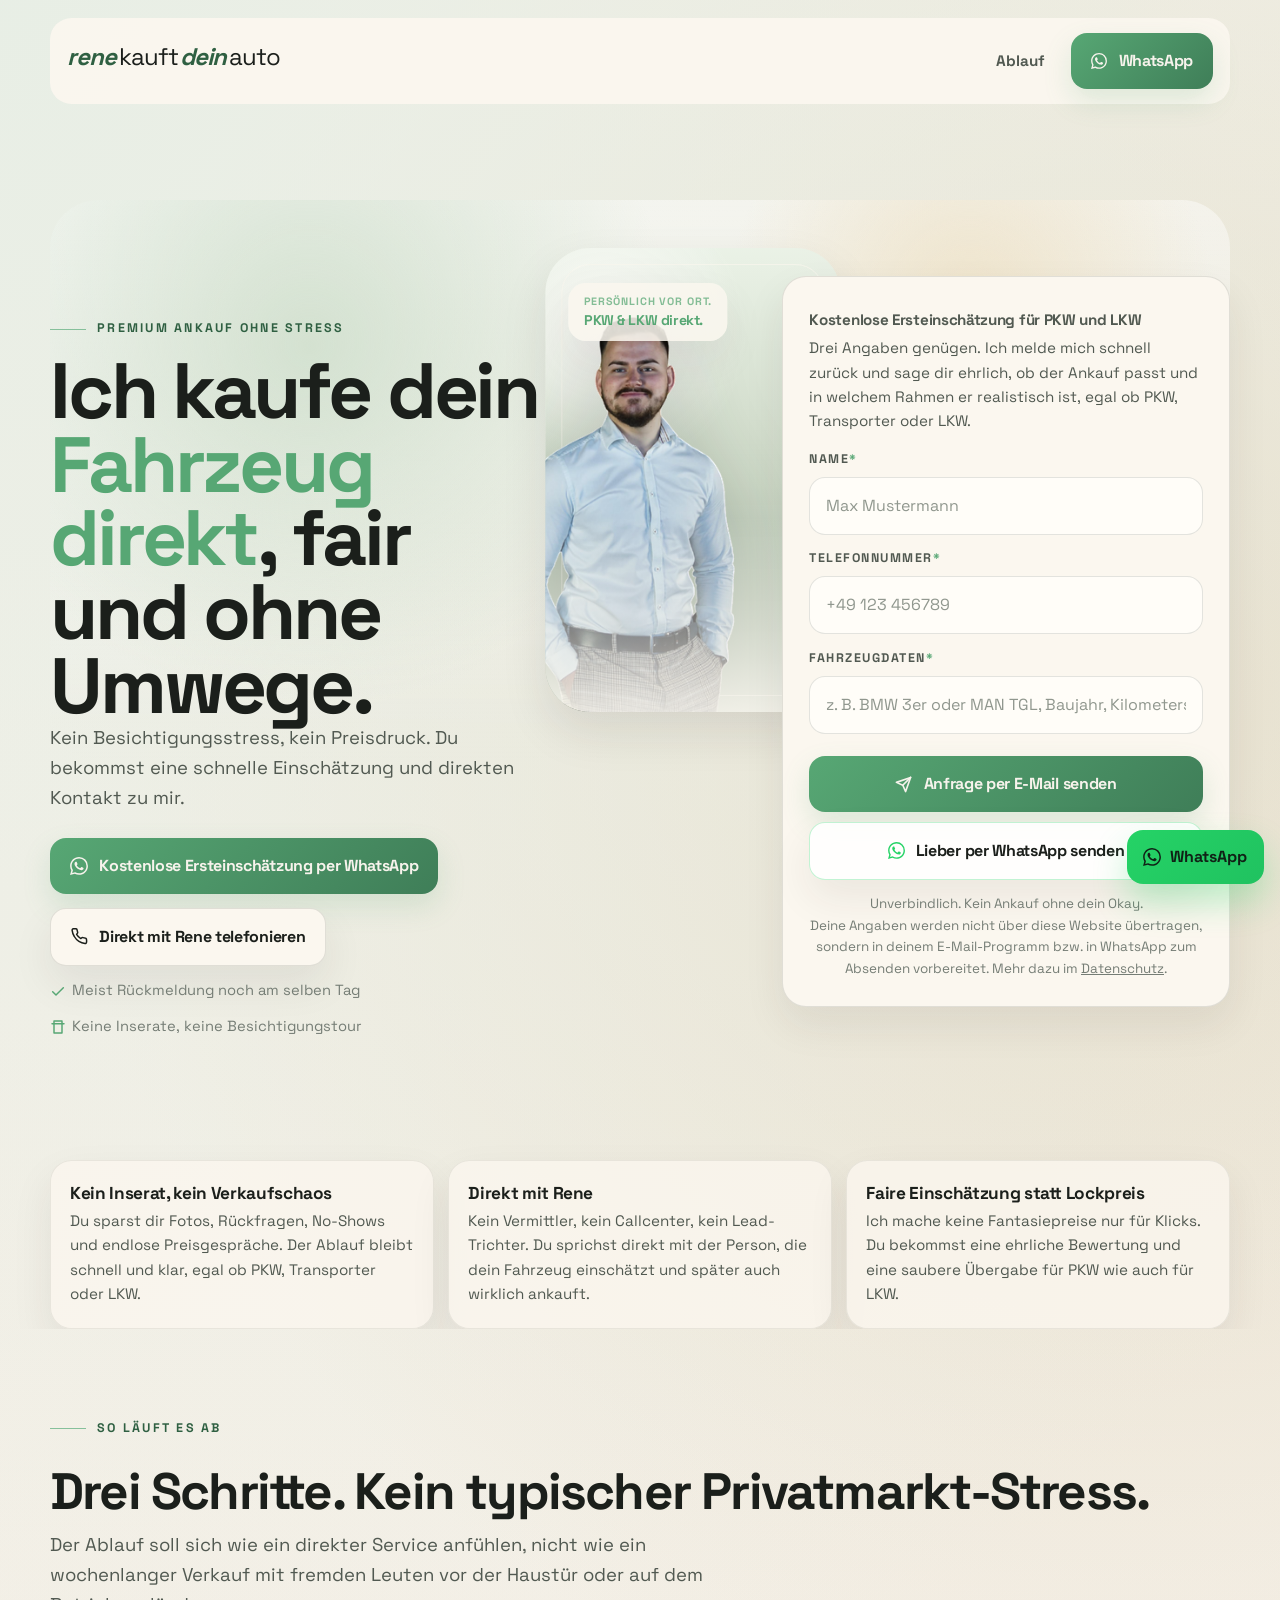
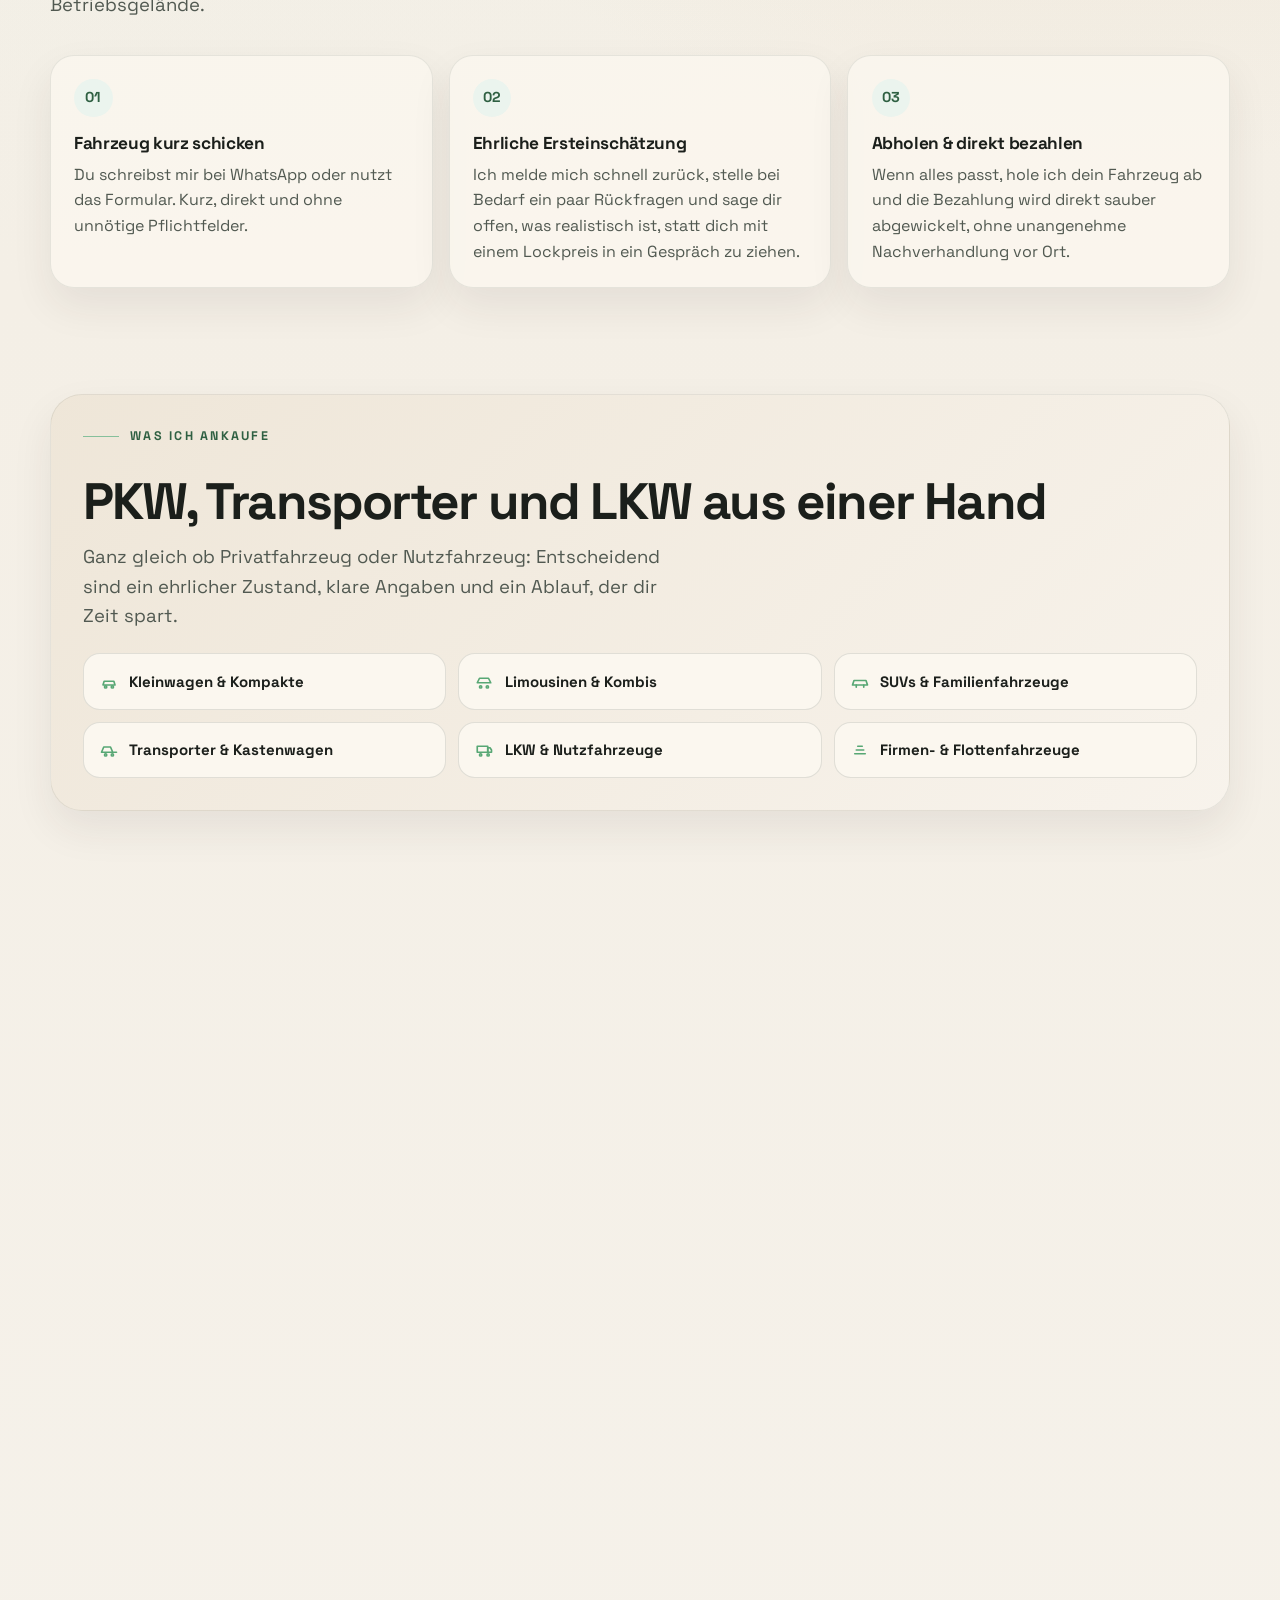
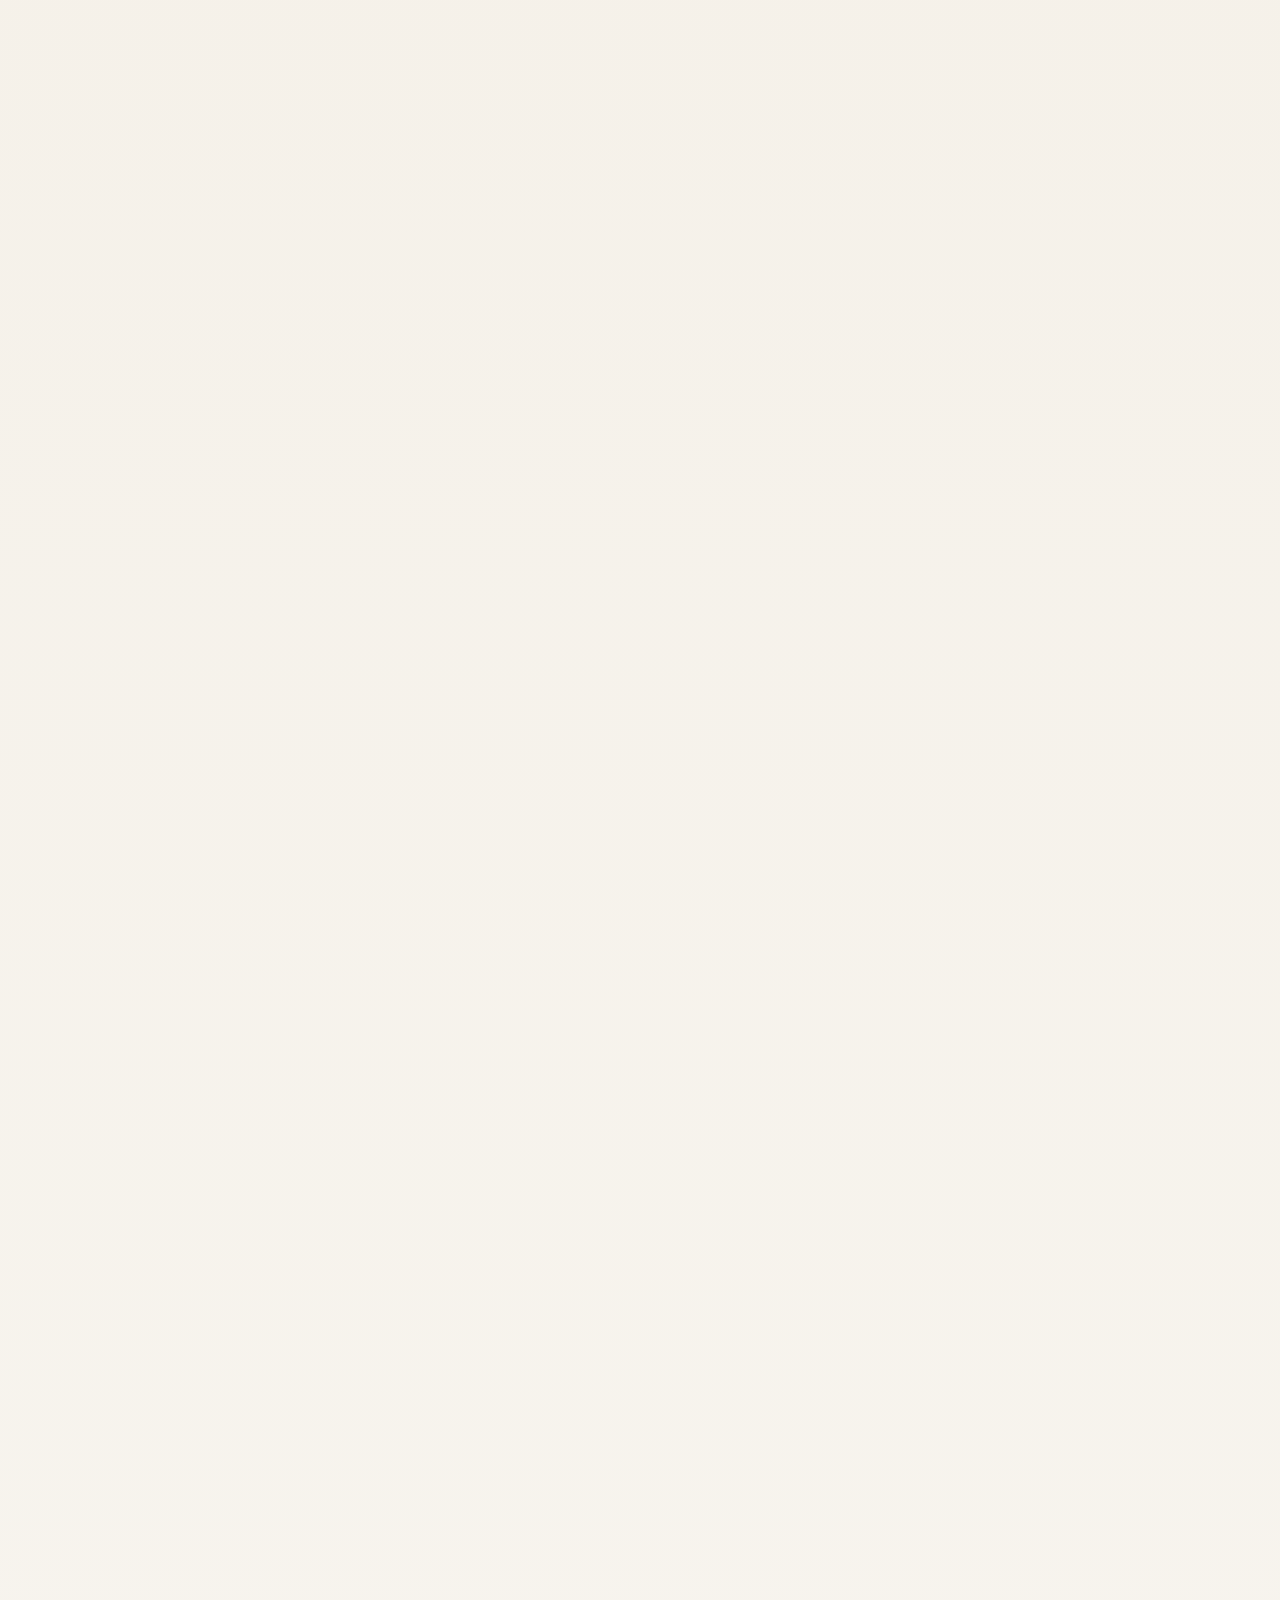
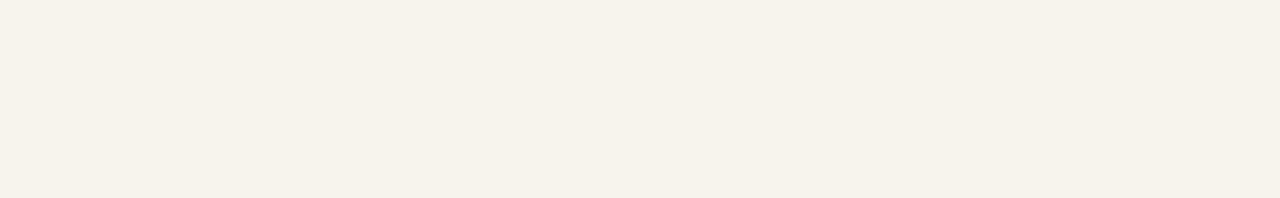
==== commit 1157d47f: "Website ohne Drittanbieter: Formspree, Google Fonts und Cookie-Banner entfernt - Anfrageformular ber" ====
--- a/index.html
+++ b/index.html
@@ -14,6 +14,8 @@
   <meta name="geo.placename" content="Aldingen">
   <link rel="canonical" href="https://renekauftdeinauto.de/">
   <link rel="sitemap" type="application/xml" href="https://renekauftdeinauto.de/sitemap.xml">
+  <meta http-equiv="Content-Security-Policy" content="default-src 'self'; script-src 'self' 'unsafe-inline'; style-src 'self' 'unsafe-inline'; img-src 'self' data:; font-src 'self'; connect-src 'none'; object-src 'none'; base-uri 'self'; form-action 'none'">
+  <meta name="referrer" content="strict-origin-when-cross-origin">
 
   <meta property="og:type" content="website">
   <meta property="og:url" content="https://renekauftdeinauto.de/">
@@ -32,6 +34,8 @@
   <meta name="twitter:image:alt" content="Rene Chris Almasi auf der Startseite von renekauftdeinauto.de">
 
   <link rel="icon" type="image/svg+xml" href="data:image/svg+xml,%3Csvg xmlns='http://www.w3.org/2000/svg' viewBox='0 0 32 32'%3E%3Crect width='32' height='32' rx='7' fill='%2357a774'/%3E%3Ctext x='50%25' y='55%25' text-anchor='middle' dominant-baseline='middle' fill='%23f7f2e8' font-family='Georgia' font-weight='700' font-size='20'%3ER%3C/text%3E%3C/svg%3E">
+  <link rel="preload" as="font" type="font/woff2" href="assets/fonts/space-grotesk-latin-wght-normal.woff2" crossorigin>
+  <link rel="stylesheet" href="assets/css/fonts.css">
   <link rel="preload" as="image" href="renekauftdeinauto-1400.png" imagesrcset="renekauftdeinauto-900.png 900w, renekauftdeinauto-1400.png 1400w" imagesizes="(min-width: 980px) 23vw, (max-width: 719px) calc(100vw - 2rem), 24rem" fetchpriority="high">
 
   <script type="application/ld+json">
@@ -43,11 +47,11 @@
     "description": "Ich kaufe dein Fahrzeug direkt an – vom PKW über Transporter bis zum LKW. Ohne Inseratsstress, mit schneller Einschätzung, Abholung vor Ort und direkter Bezahlung.",
     "url": "https://renekauftdeinauto.de/",
     "image": "https://renekauftdeinauto.de/renekauftdeinauto-1400.png",
-    "telephone": "+4901717778519",
+    "telephone": "+491717778519",
     "email": "info@renekauftdeinauto.de",
     "address": {
       "@type": "PostalAddress",
-      "streetAddress": "Langäckerstraße 23",
+      "streetAddress": "Langäckerstraße 25",
       "addressLocality": "Aldingen",
       "postalCode": "78554",
       "addressCountry": "DE"
@@ -679,8 +683,7 @@
     }
 
     .footer-contact a,
-    .footer-legal a,
-    .footer-legal button {
+    .footer-legal a {
       overflow-wrap: anywhere;
     }
 
@@ -689,6 +692,20 @@
       color: var(--ink-muted);
       font-size: 0.84rem;
       text-align: center;
+    }
+
+    .form-note a {
+      color: inherit;
+    }
+
+    .form-send-alt {
+      width: 100%;
+      margin-top: 0.6rem;
+    }
+
+    .form-success-body a {
+      color: var(--accent-contrast);
+      font-weight: 700;
     }
 
     .field-error {
@@ -725,8 +742,14 @@
     }
 
     .form-success-body span {
+      display: block;
       color: var(--ink-soft);
       font-size: 0.95rem;
+    }
+
+    .form-success-body span + span {
+      margin-top: 0.6rem;
+      font-size: 0.86rem;
     }
 
     .form-success-reset {
@@ -765,19 +788,6 @@
 
     @keyframes draw {
       to { stroke-dashoffset: 0; }
-    }
-
-    .spinner {
-      width: 0.95rem;
-      height: 0.95rem;
-      border: 2px solid rgba(247, 243, 236, 0.28);
-      border-top-color: #f7f3ec;
-      border-radius: 50%;
-      animation: spin 0.8s linear infinite;
-    }
-
-    @keyframes spin {
-      to { transform: rotate(360deg); }
     }
 
     .trust-strip {
@@ -974,6 +984,23 @@
       isolation: isolate;
     }
 
+    .video-media img {
+      position: absolute;
+      inset: 0;
+      width: 100%;
+      height: 100%;
+      object-fit: cover;
+      z-index: -1;
+    }
+
+    .video-media::before {
+      content: "";
+      position: absolute;
+      inset: 0;
+      background: linear-gradient(180deg, rgba(32, 32, 28, 0.22), rgba(12, 12, 12, 0.66));
+      z-index: 0;
+    }
+
     .video-media::after {
       content: "";
       position: absolute;
@@ -981,10 +1008,6 @@
       height: 48%;
       background: linear-gradient(180deg, rgba(16, 16, 14, 0) 0%, rgba(16, 16, 14, 0.78) 100%);
       z-index: 0;
-    }
-
-    .video-card[data-thumb="true"] .video-media {
-      background-blend-mode: multiply, normal;
     }
 
     .play-badge {
@@ -1116,8 +1139,7 @@
     }
 
     .footer-contact a,
-    .footer-legal a,
-    .footer-legal button {
+    .footer-legal a {
       display: inline-flex;
       align-items: center;
       gap: 0.55rem;
@@ -1131,8 +1153,7 @@
     }
 
     .footer-contact a:hover,
-    .footer-legal a:hover,
-    .footer-legal button:hover {
+    .footer-legal a:hover {
       color: var(--ink);
     }
 
@@ -1174,59 +1195,6 @@
       transform: translateY(0.75rem);
     }
 
-    body.consent-pending .wa-float {
-      bottom: 6rem;
-    }
-
-    .cookie-banner {
-      position: fixed;
-      left: 1rem;
-      right: 1rem;
-      bottom: 1rem;
-      z-index: 1150;
-      display: flex;
-      flex-wrap: wrap;
-      align-items: center;
-      justify-content: space-between;
-      gap: 0.9rem;
-      padding: 0.9rem 1rem;
-      border-radius: 1.15rem;
-      background: var(--surface-strong);
-      border: 1px solid var(--line);
-      box-shadow: var(--shadow-soft);
-    }
-
-    .cookie-banner.hidden {
-      display: none;
-    }
-
-    .cookie-banner p {
-      max-width: 40rem;
-      color: var(--ink-soft);
-      font-size: 0.88rem;
-    }
-
-    .cookie-copy {
-      display: grid;
-      gap: 0.35rem;
-      min-width: 0;
-    }
-
-    .link-btn {
-      display: inline-flex;
-      align-items: center;
-      width: fit-content;
-      min-height: 2.75rem;
-      padding: 0.35rem 0;
-      color: var(--accent-contrast);
-      background: transparent;
-      border: 0;
-      font-weight: 800;
-      text-decoration: underline;
-      text-decoration-thickness: 0.08em;
-      text-underline-offset: 0.16em;
-    }
-
     .section-label.is-inverse {
       color: rgba(248, 243, 234, 0.82);
     }
@@ -1246,122 +1214,6 @@
 
     .social-icon-youtube {
       color: var(--youtube);
-    }
-
-    .cookie-actions {
-      display: inline-flex;
-      gap: 0.7rem;
-      flex-wrap: wrap;
-    }
-
-    .cookie-btn-accept,
-    .cookie-btn-decline {
-      min-height: 2.8rem;
-      padding: 0.8rem 1rem;
-      border-radius: 1rem;
-      font-weight: 800;
-    }
-
-    .cookie-btn-accept {
-      color: var(--accent-ink);
-      background: var(--accent);
-      border: 1px solid transparent;
-    }
-
-    .cookie-btn-decline {
-      color: var(--ink-soft);
-      background: var(--surface-subtle);
-      border: 1px solid var(--line);
-    }
-
-    .modal-overlay {
-      position: fixed;
-      inset: 0;
-      z-index: 1180;
-      display: none;
-      align-items: flex-start;
-      justify-content: center;
-      padding: 1.5rem 0.9rem 2rem;
-      overflow-y: auto;
-      background: rgba(16, 18, 16, 0.46);
-    }
-
-    .modal-overlay.open {
-      display: flex;
-    }
-
-    .modal-box {
-      width: min(100%, 44rem);
-      margin: auto;
-      overflow: hidden;
-      border-radius: 1.5rem;
-      background: var(--bg-soft);
-      box-shadow: 0 22px 48px rgba(12, 18, 14, 0.24);
-    }
-
-    .modal-header {
-      display: flex;
-      align-items: center;
-      justify-content: space-between;
-      gap: 1rem;
-      padding: 1.2rem 1.2rem 1rem;
-      border-bottom: 1px solid rgba(31, 44, 33, 0.08);
-      background: rgba(251, 247, 239, 0.96);
-      position: sticky;
-      top: 0;
-      z-index: 1;
-    }
-
-    .modal-close-btn {
-      width: 2.75rem;
-      height: 2.75rem;
-      display: inline-flex;
-      align-items: center;
-      justify-content: center;
-      border-radius: 50%;
-      background: rgba(31, 44, 33, 0.06);
-      color: var(--ink-soft);
-    }
-
-    .modal-body {
-      padding: 1.2rem;
-    }
-
-    .modal-body h3 {
-      margin: 1.3rem 0 0.45rem;
-      font-size: 1rem;
-      font-weight: 800;
-    }
-
-    .modal-body h3:first-child {
-      margin-top: 0;
-    }
-
-    .modal-body h4 {
-      margin: 1rem 0 0.35rem;
-      font-size: 0.94rem;
-      font-weight: 800;
-    }
-
-    .modal-body p,
-    .modal-body li,
-    .modal-body address {
-      color: var(--ink-soft);
-      font-size: 0.94rem;
-    }
-
-    .modal-body address {
-      font-style: normal;
-      line-height: 1.8;
-    }
-
-    .modal-body a {
-      color: var(--accent);
-    }
-
-    .modal-body ul {
-      margin: 0.3rem 0 0;
-      padding-left: 1.2rem;
     }
 
     @media (min-width: 720px) {
@@ -1663,34 +1515,6 @@
         height: 1.15rem;
       }
 
-      .cookie-actions {
-        width: 100%;
-        justify-content: stretch;
-        gap: 0.55rem;
-      }
-
-      .cookie-btn-accept,
-      .cookie-btn-decline {
-        flex: 1 1 10rem;
-        min-height: 2.45rem;
-      }
-
-      .cookie-banner {
-        position: relative;
-        left: auto;
-        right: auto;
-        bottom: auto;
-        z-index: auto;
-        margin-top: 0.9rem;
-        padding: 0.8rem 0.9rem;
-        gap: 0.55rem;
-        box-shadow: var(--shadow-soft);
-      }
-
-      .cookie-banner p {
-        font-size: 0.82rem;
-      }
-
       .play-badge {
         left: 50%;
         top: 50%;
@@ -1800,7 +1624,7 @@
         <a href="/" class="logo" rel="home"><em>rene</em>kauft<em>dein</em>auto</a>
         <div class="nav-actions">
           <a href="#prozess" class="nav-link">Ablauf</a>
-          <a href="https://wa.me/4901717778519" target="_blank" rel="noopener noreferrer" class="nav-cta">
+          <a href="https://wa.me/491717778519" target="_blank" rel="noopener noreferrer" class="nav-cta">
             <svg width="16" height="16" viewBox="0 0 24 24" fill="currentColor" aria-hidden="true">
               <path d="M17.472 14.382c-.297-.149-1.758-.867-2.03-.967-.273-.099-.471-.148-.67.15-.197.297-.767.966-.94 1.164-.173.199-.347.223-.644.075-.297-.15-1.255-.463-2.39-1.475-.883-.788-1.48-1.761-1.653-2.059-.173-.297-.018-.458.13-.606.134-.133.298-.347.446-.52.149-.174.198-.298.298-.497.099-.198.05-.371-.025-.52-.075-.149-.669-1.612-.916-2.207-.242-.579-.487-.5-.669-.51-.173-.008-.371-.01-.57-.01-.198 0-.52.074-.792.372-.272.297-1.04 1.016-1.04 2.479 0 1.462 1.065 2.875 1.213 3.074.149.198 2.096 3.2 5.077 4.487.709.306 1.262.489 1.694.625.712.227 1.36.195 1.871.118.571-.085 1.758-.719 2.006-1.413.248-.694.248-1.289.173-1.413-.074-.124-.272-.198-.57-.347m-5.421 7.403h-.004a9.87 9.87 0 0 1-5.031-1.378l-.361-.214-3.741.982.998-3.648-.235-.374a9.86 9.86 0 0 1-1.51-5.26c.001-5.45 4.436-9.884 9.888-9.884 2.64 0 5.122 1.03 6.988 2.898a9.825 9.825 0 0 1 2.893 6.994c-.003 5.45-4.437 9.884-9.885 9.884m8.413-18.297A11.815 11.815 0 0 0 12.05 0C5.495 0 .16 5.335.157 11.892c0 2.096.547 4.142 1.588 5.945L.057 24l6.305-1.654a11.882 11.882 0 0 0 5.683 1.448h.005c6.554 0 11.89-5.335 11.893-11.893a11.821 11.821 0 0 0-3.48-8.413z"/>
             </svg>
@@ -1821,7 +1645,7 @@
                 <span class="hero-tag-kicker">Persönlich vor Ort.</span>
                 <span class="hero-tag-copy">PKW &amp; LKW direkt.</span>
               </div>
-              <img src="renekauftdeinauto-1400.png" srcset="renekauftdeinauto-900.png 900w, renekauftdeinauto-1400.png 1400w" sizes="(min-width: 980px) 23vw, (max-width: 719px) calc(100vw - 2rem), 24rem" width="1400" height="787" alt="Rene Chris Almasi – Ihr persönlicher Fahrzeugankäufer" loading="eager" decoding="async" fetchpriority="high">
+              <img src="renekauftdeinauto-1400.png" srcset="renekauftdeinauto-900.png 900w, renekauftdeinauto-1400.png 1400w" sizes="(min-width: 980px) 23vw, (max-width: 719px) calc(100vw - 2rem), 24rem" width="1400" height="787" alt="Rene Chris Almasi – dein persönlicher Fahrzeugankäufer" loading="eager" decoding="async" fetchpriority="high">
             </div>
           </div>
 
@@ -1832,13 +1656,13 @@
           </div>
 
           <div class="hero-actions" data-aos="fade-up" data-aos-delay="90">
-            <a href="https://wa.me/4901717778519" target="_blank" rel="noopener noreferrer" class="button-primary">
+            <a href="https://wa.me/491717778519" target="_blank" rel="noopener noreferrer" class="button-primary">
               <svg width="18" height="18" viewBox="0 0 24 24" fill="currentColor" aria-hidden="true">
                 <path d="M17.472 14.382c-.297-.149-1.758-.867-2.03-.967-.273-.099-.471-.148-.67.15-.197.297-.767.966-.94 1.164-.173.199-.347.223-.644.075-.297-.15-1.255-.463-2.39-1.475-.883-.788-1.48-1.761-1.653-2.059-.173-.297-.018-.458.13-.606.134-.133.298-.347.446-.52.149-.174.198-.298.298-.497.099-.198.05-.371-.025-.52-.075-.149-.669-1.612-.916-2.207-.242-.579-.487-.5-.669-.51-.173-.008-.371-.01-.57-.01-.198 0-.52.074-.792.372-.272.297-1.04 1.016-1.04 2.479 0 1.462 1.065 2.875 1.213 3.074.149.198 2.096 3.2 5.077 4.487.709.306 1.262.489 1.694.625.712.227 1.36.195 1.871.118.571-.085 1.758-.719 2.006-1.413.248-.694.248-1.289.173-1.413-.074-.124-.272-.198-.57-.347m-5.421 7.403h-.004a9.87 9.87 0 0 1-5.031-1.378l-.361-.214-3.741.982.998-3.648-.235-.374a9.86 9.86 0 0 1-1.51-5.26c.001-5.45 4.436-9.884 9.888-9.884 2.64 0 5.122 1.03 6.988 2.898a9.825 9.825 0 0 1 2.893 6.994c-.003 5.45-4.437 9.884-9.885 9.884m8.413-18.297A11.815 11.815 0 0 0 12.05 0C5.495 0 .16 5.335.157 11.892c0 2.096.547 4.142 1.588 5.945L.057 24l6.305-1.654a11.882 11.882 0 0 0 5.683 1.448h.005c6.554 0 11.89-5.335 11.893-11.893a11.821 11.821 0 0 0-3.48-8.413z"/>
               </svg>
               Kostenlose Ersteinschätzung per WhatsApp
             </a>
-            <a href="tel:+4901717778519" class="button-secondary">
+            <a href="tel:+491717778519" class="button-secondary">
               <svg class="icon-phone" width="17" height="17" viewBox="0 0 24 24" fill="none" stroke="currentColor" stroke-width="2.1" stroke-linecap="round" stroke-linejoin="round" aria-hidden="true">
                 <path d="M22 16.92v3a2 2 0 0 1-2.18 2 19.79 19.79 0 0 1-8.63-3.07A19.5 19.5 0 0 1 4.69 12 19.79 19.79 0 0 1 1.61 3.41 2 2 0 0 1 3.6 1h3a2 2 0 0 1 2 1.72c.127.96.361 1.903.7 2.81a2 2 0 0 1-.45 2.11L7.91 8.95a16 16 0 0 0 6 6l.95-.96a2 2 0 0 1 2.11-.45c.907.339 1.85.573 2.81.7A2 2 0 0 1 21.72 16.92z"/>
               </svg>
@@ -1854,7 +1678,6 @@
                 Keine Inserate, keine Besichtigungstour
               </span>
             </div>
-            <div id="mobile-consent-anchor"></div>
           </div>
 
           <div class="hero-form" data-aos="fade-up" data-aos-delay="130">
@@ -1863,7 +1686,7 @@
                 <p class="form-title">Kostenlose Ersteinschätzung für PKW und LKW</p>
                 <p>Drei Angaben genügen. Ich melde mich schnell zurück und sage dir ehrlich, ob der Ankauf passt und in welchem Rahmen er realistisch ist, egal ob PKW, Transporter oder LKW.</p>
               </div>
-              <form onsubmit="handleSubmit(event,'heroOk')" novalidate>
+              <form onsubmit="handleSubmit(event, 'heroOk')" novalidate>
                 <div class="form-group">
                   <label for="h-name">Name<span class="req-mark" aria-hidden="true">*</span></label>
                   <input type="text" id="h-name" name="name" placeholder="Max Mustermann" required aria-required="true" autocomplete="name" maxlength="100">
@@ -1876,20 +1699,26 @@
                   <label for="h-car">Fahrzeugdaten<span class="req-mark" aria-hidden="true">*</span></label>
                   <input type="text" id="h-car" name="car" placeholder="z. B. BMW 3er oder MAN TGL, Baujahr, Kilometerstand, Zustand" required aria-required="true" autocomplete="off" maxlength="200">
                 </div>
-                <button type="submit" class="button-primary">
+                <button type="submit" class="button-primary" value="email">
                   <svg width="17" height="17" viewBox="0 0 24 24" fill="none" stroke="currentColor" stroke-width="2.3" stroke-linecap="round" stroke-linejoin="round" aria-hidden="true"><line x1="22" y1="2" x2="11" y2="13"/><polygon points="22 2 15 22 11 13 2 9 22 2"/></svg>
-                  Jetzt unverbindlich anfragen
+                  Anfrage per E-Mail senden
                 </button>
-                <p class="form-note">Unverbindlich. Kein Ankauf ohne dein Okay.</p>
+                <button type="submit" class="button-secondary is-whatsapp form-send-alt" value="whatsapp">
+                  <svg class="social-icon-whatsapp" width="17" height="17" viewBox="0 0 24 24" fill="currentColor" aria-hidden="true"><path d="M17.472 14.382c-.297-.149-1.758-.867-2.03-.967-.273-.099-.471-.148-.67.15-.197.297-.767.966-.94 1.164-.173.199-.347.223-.644.075-.297-.15-1.255-.463-2.39-1.475-.883-.788-1.48-1.761-1.653-2.059-.173-.297-.018-.458.13-.606.134-.133.298-.347.446-.52.149-.174.198-.298.298-.497.099-.198.05-.371-.025-.52-.075-.149-.669-1.612-.916-2.207-.242-.579-.487-.5-.669-.51-.173-.008-.371-.01-.57-.01-.198 0-.52.074-.792.372-.272.297-1.04 1.016-1.04 2.479 0 1.462 1.065 2.875 1.213 3.074.149.198 2.096 3.2 5.077 4.487.709.306 1.262.489 1.694.625.712.227 1.36.195 1.871.118.571-.085 1.758-.719 2.006-1.413.248-.694.248-1.289.173-1.413-.074-.124-.272-.198-.57-.347m-5.421 7.403h-.004a9.87 9.87 0 0 1-5.031-1.378l-.361-.214-3.741.982.998-3.648-.235-.374a9.86 9.86 0 0 1-1.51-5.26c.001-5.45 4.436-9.884 9.888-9.884 2.64 0 5.122 1.03 6.988 2.898a9.825 9.825 0 0 1 2.893 6.994c-.003 5.45-4.437 9.884-9.885 9.884m8.413-18.297A11.815 11.815 0 0 0 12.05 0C5.495 0 .16 5.335.157 11.892c0 2.096.547 4.142 1.588 5.945L.057 24l6.305-1.654a11.882 11.882 0 0 0 5.683 1.448h.005c6.554 0 11.89-5.335 11.893-11.893a11.821 11.821 0 0 0-3.48-8.413z"/></svg>
+                  Lieber per WhatsApp senden
+                </button>
+                <noscript><p class="form-note">Das Formular benötigt JavaScript. Schreib mir alternativ direkt an <a href="mailto:info@renekauftdeinauto.de">info@renekauftdeinauto.de</a> oder ruf an: <a href="tel:+491717778519">0171 7778519</a>.</p></noscript>
+                <p class="form-note">Unverbindlich. Kein Ankauf ohne dein Okay.<br>Deine Angaben werden nicht über diese Website übertragen, sondern in deinem E-Mail-Programm bzw. in WhatsApp zum Absenden vorbereitet. Mehr dazu im <a href="datenschutz.html#anfrageformular">Datenschutz</a>.</p>
                 <div id="heroOk" class="form-success" role="alert" aria-live="assertive">
                   <svg class="check-svg" viewBox="0 0 28 28" aria-hidden="true">
                     <circle class="check-circle" cx="14" cy="14" r="12" stroke-linecap="round"/>
                     <path class="check-path" d="M8 14l4 4 8-8" stroke-linecap="round" stroke-linejoin="round"/>
                   </svg>
                   <div class="form-success-body">
-                    <strong>Anfrage erhalten!</strong>
-                    <span>Vielen Dank. Ich melde mich so schnell wie möglich mit einer ehrlichen Ersteinschätzung zurück.</span>
-                    <button type="button" class="form-success-reset" onclick="resetForm(this)">Neue Anfrage stellen</button>
+                    <strong>Fast geschafft!</strong>
+                    <span data-success-text>Deine Nachricht ist vorbereitet. Bitte sende sie jetzt noch ab.</span>
+                    <span>Nichts hat sich geöffnet? Schreib direkt an <a href="mailto:info@renekauftdeinauto.de">info@renekauftdeinauto.de</a> oder ruf an: <a href="tel:+491717778519">0171 7778519</a>.</span>
+                    <button type="button" class="form-success-reset" onclick="resetForm(this)">Zurück zum Formular</button>
                   </div>
                 </div>
               </form>
@@ -1952,7 +1781,7 @@
           <div class="ankauf-top">
             <div class="section-label">Was ich ankaufe</div>
             <h2 id="ankauf-heading">PKW, Transporter und LKW aus einer Hand</h2>
-            <p class="lede">Ganz gleich ob Privatfahrzeug oder Nutzfahrzeug: Entscheidend sind ein ehrlicher Zustand, klare Angaben und ein Ablauf, der dir Zeit spart. Auch Nutzer, die künftig über renekauftdeinlkw.de hier landen, finden auf dieser Seite sofort den passenden Ankauf.</p>
+            <p class="lede">Ganz gleich ob Privatfahrzeug oder Nutzfahrzeug: Entscheidend sind ein ehrlicher Zustand, klare Angaben und ein Ablauf, der dir Zeit spart.</p>
           </div>
           <div class="ankauf-grid" role="list">
             <div class="ankauf-item" role="listitem">
@@ -1990,7 +1819,7 @@
           <div class="why-intro" data-aos="fade-up">
             <div class="section-label">Warum Rene</div>
             <h2 id="vorteile-heading">Warum viele lieber direkt verkaufen statt selbst zu inserieren.</h2>
-            <p class="lede">Weil Zeit, Nerven und Verhandlungstheater oft teurer sind als ein sauberer Direktverkauf. Wenn diese Seite überzeugen soll, dann nicht durch Druck, sondern durch Klarheit, Tempo und echten persönlichen Kontakt.</p>
+            <p class="lede">Weil Zeit, Nerven und Verhandlungstheater oft teurer sind als ein sauberer Direktverkauf. Ich setze nicht auf Druck, sondern auf Klarheit, Tempo und echten persönlichen Kontakt.</p>
           </div>
           <div class="why-list">
             <article class="why-item" data-aos="fade-up" data-aos-delay="60">
@@ -2027,8 +1856,9 @@
           </a>
         </div>
         <div class="video-grid">
-          <a class="video-card" href="https://www.youtube.com/watch?v=EvXTV2qx1tk" target="_blank" rel="noopener noreferrer" data-vid="EvXTV2qx1tk" data-aos="fade-up">
+          <a class="video-card" href="https://www.youtube.com/watch?v=EvXTV2qx1tk" target="_blank" rel="noopener noreferrer" data-aos="fade-up">
             <div class="video-media">
+              <img src="assets/img/video-EvXTV2qx1tk.jpg" alt="" width="480" height="360" loading="lazy" decoding="async">
               <div class="play-badge" aria-hidden="true">
                 <svg width="18" height="18" viewBox="0 0 24 24" fill="currentColor"><polygon points="6 4 20 12 6 20 6 4"/></svg>
               </div>
@@ -2038,8 +1868,9 @@
               <p>Ein direkter Einblick in meinen Ablauf, damit du vor deiner Anfrage schon ein Gefühl dafür bekommst, wie sauber und unkompliziert das Ganze abläuft.</p>
             </div>
           </a>
-          <a class="video-card" href="https://www.youtube.com/watch?v=TNhzN1g9MEg" target="_blank" rel="noopener noreferrer" data-vid="TNhzN1g9MEg" data-aos="fade-up" data-aos-delay="90">
+          <a class="video-card" href="https://www.youtube.com/watch?v=TNhzN1g9MEg" target="_blank" rel="noopener noreferrer" data-aos="fade-up" data-aos-delay="90">
             <div class="video-media">
+              <img src="assets/img/video-TNhzN1g9MEg.jpg" alt="" width="480" height="360" loading="lazy" decoding="async">
               <div class="play-badge" aria-hidden="true">
                 <svg width="18" height="18" viewBox="0 0 24 24" fill="currentColor"><polygon points="6 4 20 12 6 20 6 4"/></svg>
               </div>
@@ -2062,13 +1893,13 @@
             <p class="lede is-inverse">Am schnellsten geht es über WhatsApp. Eine kurze Nachricht reicht, und ich sage dir ehrlich, ob der Ankauf passt. Wenn du lieber telefonierst oder erst über das Formular startest, geht das genauso direkt.</p>
           </div>
           <div class="closing-actions">
-            <a href="https://wa.me/4901717778519" target="_blank" rel="noopener noreferrer" class="button-primary">
+            <a href="https://wa.me/491717778519" target="_blank" rel="noopener noreferrer" class="button-primary">
               <svg width="18" height="18" viewBox="0 0 24 24" fill="currentColor" aria-hidden="true">
                 <path d="M17.472 14.382c-.297-.149-1.758-.867-2.03-.967-.273-.099-.471-.148-.67.15-.197.297-.767.966-.94 1.164-.173.199-.347.223-.644.075-.297-.15-1.255-.463-2.39-1.475-.883-.788-1.48-1.761-1.653-2.059-.173-.297-.018-.458.13-.606.134-.133.298-.347.446-.52.149-.174.198-.298.298-.497.099-.198.05-.371-.025-.52-.075-.149-.669-1.612-.916-2.207-.242-.579-.487-.5-.669-.51-.173-.008-.371-.01-.57-.01-.198 0-.52.074-.792.372-.272.297-1.04 1.016-1.04 2.479 0 1.462 1.065 2.875 1.213 3.074.149.198 2.096 3.2 5.077 4.487.709.306 1.262.489 1.694.625.712.227 1.36.195 1.871.118.571-.085 1.758-.719 2.006-1.413.248-.694.248-1.289.173-1.413-.074-.124-.272-.198-.57-.347m-5.421 7.403h-.004a9.87 9.87 0 0 1-5.031-1.378l-.361-.214-3.741.982.998-3.648-.235-.374a9.86 9.86 0 0 1-1.51-5.26c.001-5.45 4.436-9.884 9.888-9.884 2.64 0 5.122 1.03 6.988 2.898a9.825 9.825 0 0 1 2.893 6.994c-.003 5.45-4.437 9.884-9.885 9.884m8.413-18.297A11.815 11.815 0 0 0 12.05 0C5.495 0 .16 5.335.157 11.892c0 2.096.547 4.142 1.588 5.945L.057 24l6.305-1.654a11.882 11.882 0 0 0 5.683 1.448h.005c6.554 0 11.89-5.335 11.893-11.893a11.821 11.821 0 0 0-3.48-8.413z"/>
               </svg>
               WhatsApp
             </a>
-            <a href="tel:+4901717778519" class="button-secondary">
+            <a href="tel:+491717778519" class="button-secondary">
               <svg class="icon-phone" width="17" height="17" viewBox="0 0 24 24" fill="none" stroke="currentColor" stroke-width="2.1" stroke-linecap="round" stroke-linejoin="round" aria-hidden="true">
                 <path d="M22 16.92v3a2 2 0 0 1-2.18 2 19.79 19.79 0 0 1-8.63-3.07A19.5 19.5 0 0 1 4.69 12 19.79 19.79 0 0 1 1.61 3.41 2 2 0 0 1 3.6 1h3a2 2 0 0 1 2 1.72c.127.96.361 1.903.7 2.81a2 2 0 0 1-.45 2.11L7.91 8.95a16 16 0 0 0 6 6l.95-.96a2 2 0 0 1 2.11-.45c.907.339 1.85.573 2.81.7A2 2 0 0 1 21.72 16.92z"/>
               </svg>
@@ -2091,11 +1922,11 @@
           <p>Schnell. Fair. Persönlich. Direkter PKW- und LKW-Ankauf mit Rene Chris Almasi.</p>
         </div>
         <div class="footer-contact" aria-label="Kontakt">
-          <a href="tel:+4901717778519">
+          <a href="tel:+491717778519">
             <svg width="14" height="14" viewBox="0 0 24 24" fill="none" stroke="currentColor" stroke-width="2" stroke-linecap="round" stroke-linejoin="round" aria-hidden="true"><path d="M22 16.92v3a2 2 0 0 1-2.18 2 19.79 19.79 0 0 1-8.63-3.07A19.5 19.5 0 0 1 4.69 12 19.79 19.79 0 0 1 1.61 3.41 2 2 0 0 1 3.6 1h3a2 2 0 0 1 2 1.72c.127.96.361 1.903.7 2.81a2 2 0 0 1-.45 2.11L7.91 8.95a16 16 0 0 0 6 6l.95-.96a2 2 0 0 1 2.11-.45c.907.339 1.85.573 2.81.7A2 2 0 0 1 21.72 16.92z"/></svg>
             0171 7778519
           </a>
-          <a href="https://wa.me/4901717778519" target="_blank" rel="noopener noreferrer">
+          <a href="https://wa.me/491717778519" target="_blank" rel="noopener noreferrer">
             <svg class="social-icon-whatsapp" width="14" height="14" viewBox="0 0 24 24" fill="currentColor" aria-hidden="true">
               <path d="M17.472 14.382c-.297-.149-1.758-.867-2.03-.967-.273-.099-.471-.148-.67.15-.197.297-.767.966-.94 1.164-.173.199-.347.223-.644.075-.297-.15-1.255-.463-2.39-1.475-.883-.788-1.48-1.761-1.653-2.059-.173-.297-.018-.458.13-.606.134-.133.298-.347.446-.52.149-.174.198-.298.298-.497.099-.198.05-.371-.025-.52-.075-.149-.669-1.612-.916-2.207-.242-.579-.487-.5-.669-.51-.173-.008-.371-.01-.57-.01-.198 0-.52.074-.792.372-.272.297-1.04 1.016-1.04 2.479 0 1.462 1.065 2.875 1.213 3.074.149.198 2.096 3.2 5.077 4.487.709.306 1.262.489 1.694.625.712.227 1.36.195 1.871.118.571-.085 1.758-.719 2.006-1.413.248-.694.248-1.289.173-1.413-.074-.124-.272-.198-.57-.347m-5.421 7.403h-.004a9.87 9.87 0 0 1-5.031-1.378l-.361-.214-3.741.982.998-3.648-.235-.374a9.86 9.86 0 0 1-1.51-5.26c.001-5.45 4.436-9.884 9.888-9.884 2.64 0 5.122 1.03 6.988 2.898a9.825 9.825 0 0 1 2.893 6.994c-.003 5.45-4.437 9.884-9.885 9.884m8.413-18.297A11.815 11.815 0 0 0 12.05 0C5.495 0 .16 5.335.157 11.892c0 2.096.547 4.142 1.588 5.945L.057 24l6.305-1.654a11.882 11.882 0 0 0 5.683 1.448h.005c6.554 0 11.89-5.335 11.893-11.893a11.821 11.821 0 0 0-3.48-8.413z"/>
             </svg>
@@ -2111,8 +1942,8 @@
           </a>
         </div>
         <div class="footer-legal" aria-label="Rechtliches">
-          <button onclick="openModal('impressum-modal')">Impressum</button>
-          <button onclick="openModal('datenschutz-modal')">Datenschutz</button>
+          <a href="impressum.html">Impressum</a>
+          <a href="datenschutz.html">Datenschutz</a>
         </div>
       </div>
       <div class="footer-bottom">
@@ -2121,112 +1952,12 @@
     </div>
   </footer>
 
-  <a href="https://wa.me/4901717778519" target="_blank" rel="noopener noreferrer" class="wa-float">
+  <a href="https://wa.me/491717778519" target="_blank" rel="noopener noreferrer" class="wa-float">
     <svg width="18" height="18" viewBox="0 0 24 24" fill="currentColor" aria-hidden="true">
       <path d="M17.472 14.382c-.297-.149-1.758-.867-2.03-.967-.273-.099-.471-.148-.67.15-.197.297-.767.966-.94 1.164-.173.199-.347.223-.644.075-.297-.15-1.255-.463-2.39-1.475-.883-.788-1.48-1.761-1.653-2.059-.173-.297-.018-.458.13-.606.134-.133.298-.347.446-.52.149-.174.198-.298.298-.497.099-.198.05-.371-.025-.52-.075-.149-.669-1.612-.916-2.207-.242-.579-.487-.5-.669-.51-.173-.008-.371-.01-.57-.01-.198 0-.52.074-.792.372-.272.297-1.04 1.016-1.04 2.479 0 1.462 1.065 2.875 1.213 3.074.149.198 2.096 3.2 5.077 4.487.709.306 1.262.489 1.694.625.712.227 1.36.195 1.871.118.571-.085 1.758-.719 2.006-1.413.248-.694.248-1.289.173-1.413-.074-.124-.272-.198-.57-.347m-5.421 7.403h-.004a9.87 9.87 0 0 1-5.031-1.378l-.361-.214-3.741.982.998-3.648-.235-.374a9.86 9.86 0 0 1-1.51-5.26c.001-5.45 4.436-9.884 9.888-9.884 2.64 0 5.122 1.03 6.988 2.898a9.825 9.825 0 0 1 2.893 6.994c-.003 5.45-4.437 9.884-9.885 9.884m8.413-18.297A11.815 11.815 0 0 0 12.05 0C5.495 0 .16 5.335.157 11.892c0 2.096.547 4.142 1.588 5.945L.057 24l6.305-1.654a11.882 11.882 0 0 0 5.683 1.448h.005c6.554 0 11.89-5.335 11.893-11.893a11.821 11.821 0 0 0-3.48-8.413z"/>
     </svg>
     WhatsApp
   </a>
-
-  <div id="cookie-banner-home"></div>
-  <div id="cookie-banner" class="cookie-banner" role="region" aria-label="Datenschutzhinweis">
-    <div class="cookie-copy">
-      <p>Google Fonts und YouTube-Vorschaubilder laden erst nach deiner Zustimmung.</p>
-      <button class="link-btn" onclick="openModal('datenschutz-modal')">Datenschutzerklärung</button>
-    </div>
-    <div class="cookie-actions">
-      <button class="cookie-btn-decline" onclick="setConsent('declined')">Nur Notwendige</button>
-      <button class="cookie-btn-accept" onclick="setConsent('accepted')">Akzeptieren</button>
-    </div>
-  </div>
-
-  <div id="impressum-modal" class="modal-overlay" role="dialog" aria-modal="true" aria-labelledby="impressum-title">
-    <div class="modal-box">
-      <div class="modal-header">
-        <h2 id="impressum-title">Impressum</h2>
-        <button class="modal-close-btn" onclick="closeModal('impressum-modal')" aria-label="Impressum schließen">&#x2715;</button>
-      </div>
-      <div class="modal-body">
-        <h3>Angaben gemäß § 5 TMG</h3>
-        <address>
-          Einzelunternehmen<br>
-          Rene Chris Almasi<br>
-          Langäckerstraße 23<br>
-          78554 Aldingen<br><br>
-          Telefon: <a href="tel:+4901717778519">0171 7778519</a><br>
-          E-Mail: <a href="mailto:info@renekauftdeinauto.de">info@renekauftdeinauto.de</a>
-        </address>
-
-        <h3>Verantwortlich für den Inhalt nach § 55 Abs. 2 RStV</h3>
-        <address>
-          Rene Chris Almasi<br>
-          Langäckerstraße 23<br>
-          78554 Aldingen
-        </address>
-
-        <h3>Haftungsausschluss</h3>
-        <p>Die Inhalte dieser Website wurden mit größtmöglicher Sorgfalt erstellt. Für die Richtigkeit, Vollständigkeit und Aktualität der Inhalte kann keine Gewähr übernommen werden.</p>
-
-        <h3>Haftung für Links</h3>
-        <p>Diese Website enthält Links zu externen Websites Dritter, auf deren Inhalte kein Einfluss besteht. Für die Inhalte der verlinkten Seiten ist stets der jeweilige Anbieter verantwortlich. Die verlinkten Seiten wurden zum Zeitpunkt der Verlinkung auf mögliche Rechtsverstöße überprüft.</p>
-
-        <h3>Urheberrecht</h3>
-        <p>Die durch den Seitenbetreiber erstellten Inhalte und Werke auf dieser Website unterliegen dem deutschen Urheberrecht. Vervielfältigung, Bearbeitung, Verbreitung und jede Art der Verwertung außerhalb der Grenzen des Urheberrechts bedürfen der schriftlichen Zustimmung.</p>
-      </div>
-    </div>
-  </div>
-
-  <div id="datenschutz-modal" class="modal-overlay" role="dialog" aria-modal="true" aria-labelledby="datenschutz-title">
-    <div class="modal-box">
-      <div class="modal-header">
-        <h2 id="datenschutz-title">Datenschutzerklärung</h2>
-        <button class="modal-close-btn" onclick="closeModal('datenschutz-modal')" aria-label="Datenschutzerklärung schließen">&#x2715;</button>
-      </div>
-      <div class="modal-body">
-        <h3>1. Verantwortlicher</h3>
-        <address>
-          Rene Chris Almasi<br>
-          Langäckerstraße 23<br>
-          78554 Aldingen<br><br>
-          Telefon: 0171 7778519<br>
-          E-Mail: <a href="mailto:info@renekauftdeinauto.de">info@renekauftdeinauto.de</a>
-        </address>
-
-        <h3>2. Kontaktformular</h3>
-        <p>Wenn du das Kontaktformular nutzt, werden deine Angaben (Name, Telefonnummer und Fahrzeugdaten) ausschließlich zum Zweck der Kontaktaufnahme und zur Unterbreitung eines Kaufangebots für dein Fahrzeug verarbeitet.</p>
-        <p>Die Daten werden nicht an unbeteiligte Dritte weitergegeben, nicht für andere Zwecke verwendet und nicht über die Bearbeitung deiner Anfrage hinaus gespeichert.</p>
-        <p><strong>Rechtsgrundlage:</strong> Art. 6 Abs. 1 lit. b DSGVO (Vertragsanbahnung)</p>
-
-        <h3>3. Externe Dienste</h3>
-        <h4>Google Fonts</h4>
-        <p>Diese Website verwendet Google Fonts (Google Ireland Limited, Gordon House, Barrow Street, Dublin 4, Irland) zur Darstellung von Schriftarten. Die Schriftarten werden nur nach deiner Einwilligung geladen. Bei der Nutzung wird deine IP-Adresse an Server von Google übermittelt.</p>
-        <p><strong>Rechtsgrundlage:</strong> Art. 6 Abs. 1 lit. a DSGVO (Einwilligung) &nbsp;|&nbsp; <a href="https://policies.google.com/privacy" target="_blank" rel="noopener noreferrer">Google Datenschutzrichtlinie</a></p>
-
-        <h4>YouTube-Vorschaubilder</h4>
-        <p>Diese Website zeigt Links zu YouTube-Videos. Vorschaubilder von YouTube werden erst nach deiner Einwilligung geladen. Das eigentliche Video wird nicht eingebettet, sondern nur beim aktiven Klick auf YouTube geöffnet.</p>
-        <p><strong>Rechtsgrundlage:</strong> Art. 6 Abs. 1 lit. a DSGVO (Einwilligung) &nbsp;|&nbsp; <a href="https://policies.google.com/privacy" target="_blank" rel="noopener noreferrer">Google Datenschutzrichtlinie</a></p>
-
-        <h3>4. Deine Rechte</h3>
-        <p>Dir stehen folgende Rechte hinsichtlich deiner personenbezogenen Daten zu:</p>
-        <ul>
-          <li>Recht auf Auskunft (Art. 15 DSGVO)</li>
-          <li>Recht auf Berichtigung (Art. 16 DSGVO)</li>
-          <li>Recht auf Löschung (Art. 17 DSGVO)</li>
-          <li>Recht auf Einschränkung der Verarbeitung (Art. 18 DSGVO)</li>
-          <li>Recht auf Datenübertragbarkeit (Art. 20 DSGVO)</li>
-          <li>Widerspruchsrecht (Art. 21 DSGVO)</li>
-          <li>Recht auf Widerruf einer erteilten Einwilligung (Art. 7 Abs. 3 DSGVO)</li>
-        </ul>
-        <p>Zur Ausübung deiner Rechte wende dich an: <a href="mailto:info@renekauftdeinauto.de">info@renekauftdeinauto.de</a></p>
-
-        <h3>5. Beschwerderecht</h3>
-        <p>Du hast das Recht, dich bei einer Datenschutz-Aufsichtsbehörde zu beschweren. Die zuständige Behörde richtet sich nach deinem Wohnsitz. Eine Liste der deutschen Aufsichtsbehörden findest du auf der Website des Bundesbeauftragten für den Datenschutz.</p>
-
-        <h3>6. Aktualität dieser Erklärung</h3>
-        <p>Diese Datenschutzerklärung ist aktuell gültig. Mit der Weiterentwicklung der Website oder geänderten Rechtslagen kann eine Anpassung notwendig werden.</p>
-      </div>
-    </div>
-  </div>
 
   <script>
     document.getElementById('year').textContent = new Date().getFullYear();
@@ -2268,11 +1999,6 @@
       field.setAttribute('aria-describedby', errId);
     }
 
-    function clearFormSendError(form) {
-      const errMsg = form.querySelector('.form-send-error');
-      if (errMsg) errMsg.remove();
-    }
-
     function validateField(field) {
       const value = field.value.trim();
       if (field.required && !value) {
@@ -2298,70 +2024,61 @@
       }, { passive: true });
     });
 
-    const SEND_SVG = '<svg width="17" height="17" viewBox="0 0 24 24" fill="none" stroke="currentColor" stroke-width="2.3" stroke-linecap="round" stroke-linejoin="round" aria-hidden="true"><line x1="22" y1="2" x2="11" y2="13"/><polygon points="22 2 15 22 11 13 2 9 22 2"/></svg>';
-    const FORMSPREE_ID = 'mlgokbwq';
-
+    const CONTACT_EMAIL = 'info@renekauftdeinauto.de';
+    const WHATSAPP_NUMBER = '491717778519';
+
+    const SUCCESS_TEXT = {
+      email: 'Dein E-Mail-Programm wurde mit deiner Anfrage geöffnet. Bitte sende die E-Mail dort noch ab.',
+      whatsapp: 'WhatsApp wurde mit deiner Anfrage geöffnet. Bitte sende die Nachricht dort noch ab.',
+    };
+
+    function buildInquiryText(form) {
+      const name = form.elements.name.value.trim();
+      const phone = form.elements.phone.value.trim();
+      const car = form.elements.car.value.trim();
+      return [
+        'Hallo Rene,',
+        '',
+        'ich interessiere mich für eine kostenlose Ersteinschätzung zu meinem Fahrzeug.',
+        '',
+        'Name: ' + name,
+        'Telefon: ' + phone,
+        'Fahrzeug: ' + car,
+        '',
+        'Viele Grüße',
+        name,
+      ].join('\n');
+    }
+
+    // The form never transmits data itself: it only prepares a message in the
+    // visitor's own e-mail program or WhatsApp, which they then send themselves.
     function handleSubmit(event, successId) {
       event.preventDefault();
       const form = event.target;
-      const fields = form.querySelectorAll('input[required], textarea[required]');
-      let valid = true;
-      let first = null;
-
-      clearFormSendError(form);
-
-      fields.forEach((field) => {
-        if (!validateField(field)) {
-          valid = false;
-          if (!first) first = field;
-        }
-      });
-
-      if (!valid) {
-        first.focus();
+      const fields = Array.from(form.querySelectorAll('input[required], textarea[required]'));
+      const invalid = fields.filter((field) => !validateField(field));
+
+      if (invalid.length) {
+        invalid[0].focus();
         return;
       }
 
-      const btn = form.querySelector('button[type="submit"]');
+      const channel = event.submitter && event.submitter.value === 'whatsapp' ? 'whatsapp' : 'email';
+      const text = buildInquiryText(form);
+
+      if (channel === 'whatsapp') {
+        window.open('https://wa.me/' + WHATSAPP_NUMBER + '?text=' + encodeURIComponent(text), '_blank', 'noopener');
+      } else {
+        const subject = 'Fahrzeuganfrage: ' + form.elements.car.value.trim();
+        window.location.href = 'mailto:' + CONTACT_EMAIL
+          + '?subject=' + encodeURIComponent(subject)
+          + '&body=' + encodeURIComponent(text);
+      }
+
       const ok = document.getElementById(successId);
-      ok.classList.remove('show');
-      btn.disabled = true;
-      btn.innerHTML = '<span class="spinner" aria-hidden="true"></span> Anfrage wird gesendet …';
-
-      if (FORMSPREE_ID === 'DEINE_FORMSPREE_ID') {
-        btn.disabled = false;
-        btn.innerHTML = SEND_SVG + ' Jetzt kostenlos anfragen';
-        const errMsg = document.createElement('p');
-        errMsg.className = 'form-send-error';
-        errMsg.style.cssText = 'color:var(--error);font-size:.85rem;margin-top:10px;';
-        errMsg.textContent = 'Formular noch nicht eingerichtet. Bitte schreib direkt an: info@renekauftdeinauto.de';
-        if (!form.querySelector('.form-send-error')) form.appendChild(errMsg);
-        return;
-      }
-
-      fetch('https://formspree.io/f/' + FORMSPREE_ID, {
-        method: 'POST',
-        body: new FormData(form),
-        headers: { 'Accept': 'application/json' }
-      })
-        .then((res) => {
-          if (!res.ok) throw new Error('Serverfehler ' + res.status);
-          form.reset();
-          form.querySelectorAll('input, textarea').forEach((field) => clearFieldError(field));
-          form.classList.add('form-submitted');
-          ok.classList.add('show');
-        })
-        .catch(() => {
-          const errMsg = form.querySelector('.form-send-error') || document.createElement('p');
-          errMsg.className = 'form-send-error';
-          errMsg.style.cssText = 'color:var(--error);font-size:.85rem;margin-top:10px;';
-          errMsg.textContent = 'Senden fehlgeschlagen. Bitte prüfe kurz deine Verbindung oder schreib direkt an: info@renekauftdeinauto.de';
-          if (!form.querySelector('.form-send-error')) form.appendChild(errMsg);
-        })
-        .finally(() => {
-          btn.disabled = false;
-          btn.innerHTML = SEND_SVG + ' Jetzt kostenlos anfragen';
-        });
+      ok.querySelector('[data-success-text]').textContent = SUCCESS_TEXT[channel];
+      form.classList.add('form-submitted');
+      ok.classList.add('show');
     }
 
     function resetForm(btn) {
@@ -2369,60 +2086,10 @@
       const form = ok.closest('form');
       ok.classList.remove('show');
       form.classList.remove('form-submitted');
-      clearFormSendError(form);
-    }
-
-    const YT_THUMBS = {
-      'EvXTV2qx1tk': 'https://i.ytimg.com/vi/EvXTV2qx1tk/hqdefault.jpg',
-      'TNhzN1g9MEg': 'https://i.ytimg.com/vi/TNhzN1g9MEg/hqdefault.jpg'
-    };
-
-    function loadGoogleFonts() {
-      if (document.getElementById('gfonts')) return;
-      const preconnectApi = document.createElement('link');
-      preconnectApi.rel = 'preconnect';
-      preconnectApi.href = 'https://fonts.googleapis.com';
-      document.head.appendChild(preconnectApi);
-
-      const preconnectStatic = document.createElement('link');
-      preconnectStatic.rel = 'preconnect';
-      preconnectStatic.href = 'https://fonts.gstatic.com';
-      preconnectStatic.crossOrigin = 'anonymous';
-      document.head.appendChild(preconnectStatic);
-
-      const link = document.createElement('link');
-      link.id = 'gfonts';
-      link.rel = 'stylesheet';
-      link.href = 'https://fonts.googleapis.com/css2?family=Space+Grotesk:wght@400;500;700&display=swap';
-      document.head.appendChild(link);
-    }
-
-    function loadYTThumbs() {
-      document.querySelectorAll('.video-card[data-vid]').forEach((card) => {
-        const vid = card.dataset.vid;
-        const url = YT_THUMBS[vid];
-        const media = card.querySelector('.video-media');
-        if (!url || !media) return;
-        media.style.backgroundImage = "linear-gradient(180deg, rgba(32, 32, 28, 0.22), rgba(12, 12, 12, 0.66)), url('" + url + "')";
-        card.dataset.thumb = 'true';
-      });
-    }
-
-    const bodyChildren = Array.from(document.body.children);
-    const cookieBanner = document.getElementById('cookie-banner');
-    const cookieBannerHome = document.getElementById('cookie-banner-home');
-    const mobileConsentAnchor = document.getElementById('mobile-consent-anchor');
+    }
+
     const floatingWhatsApp = document.querySelector('.wa-float');
     const floatingTrigger = document.getElementById('prozess');
-    let activeModal = null;
-    let lastModalTrigger = null;
-
-    function syncConsentPlacement() {
-      if (!cookieBanner || !mobileConsentAnchor || !cookieBannerHome) return;
-      const target = window.innerWidth <= 719 ? mobileConsentAnchor : cookieBannerHome;
-      if (cookieBanner.parentElement !== target) target.appendChild(cookieBanner);
-    }
-
     function syncFloatingWhatsApp(forceShow = null) {
       if (!floatingWhatsApp) return;
 
@@ -2442,107 +2109,9 @@
       floatingWhatsApp.classList.toggle('is-hidden', !shouldShow);
     }
 
-    function setConsent(val) {
-      localStorage.setItem('rkauto-consent', val);
-      document.body.classList.remove('consent-pending');
-      cookieBanner.classList.add('hidden');
-      if (val === 'accepted') {
-        loadGoogleFonts();
-        loadYTThumbs();
-      }
-      syncConsentPlacement();
-      syncFloatingWhatsApp(false);
-    }
-
-    (function initConsent() {
-      const val = localStorage.getItem('rkauto-consent');
-      if (!val) document.body.classList.add('consent-pending');
-      syncConsentPlacement();
-      if (val === 'accepted') {
-        loadGoogleFonts();
-        loadYTThumbs();
-        cookieBanner.classList.add('hidden');
-      } else if (val === 'declined') {
-        cookieBanner.classList.add('hidden');
-      }
-      syncFloatingWhatsApp(false);
-    })();
-
-    function getFocusableWithin(root) {
-      return Array.from(root.querySelectorAll('a[href], button:not([disabled]), input:not([disabled]), textarea:not([disabled]), [tabindex]:not([tabindex="-1"])'))
-        .filter((element) => element.offsetParent !== null);
-    }
-
-    function setPageIsolation(openModalElement) {
-      bodyChildren.forEach((child) => {
-        if (child === openModalElement) return;
-        child.dataset.wasAriaHidden = child.getAttribute('aria-hidden') || '';
-        child.setAttribute('aria-hidden', 'true');
-        child.inert = true;
-      });
-    }
-
-    function clearPageIsolation() {
-      bodyChildren.forEach((child) => {
-        const previous = child.dataset.wasAriaHidden;
-        if (previous) child.setAttribute('aria-hidden', previous);
-        else child.removeAttribute('aria-hidden');
-        delete child.dataset.wasAriaHidden;
-        child.inert = false;
-      });
-    }
-
-    function openModal(id) {
-      const modal = document.getElementById(id);
-      lastModalTrigger = document.activeElement instanceof HTMLElement ? document.activeElement : null;
-      activeModal = modal;
-      modal.classList.add('open');
-      document.body.style.overflow = 'hidden';
-      setPageIsolation(modal);
-      const focusTarget = modal.querySelector('.modal-close-btn') || getFocusableWithin(modal)[0];
-      if (focusTarget) focusTarget.focus();
-    }
-
-    function closeModal(id) {
-      const modal = document.getElementById(id);
-      modal.classList.remove('open');
-      document.body.style.overflow = '';
-      clearPageIsolation();
-      activeModal = null;
-      if (lastModalTrigger) lastModalTrigger.focus();
-      lastModalTrigger = null;
-    }
-
-    document.querySelectorAll('.modal-overlay').forEach((modal) => {
-      modal.addEventListener('click', (event) => {
-        if (event.target === modal) closeModal(modal.id);
-      });
-    });
-
-    document.addEventListener('keydown', (event) => {
-      if (activeModal && event.key === 'Tab') {
-        const focusable = getFocusableWithin(activeModal);
-        if (!focusable.length) return;
-
-        const first = focusable[0];
-        const last = focusable[focusable.length - 1];
-
-        if (event.shiftKey && document.activeElement === first) {
-          event.preventDefault();
-          last.focus();
-        } else if (!event.shiftKey && document.activeElement === last) {
-          event.preventDefault();
-          first.focus();
-        }
-      }
-
-      if (event.key === 'Escape') {
-        document.querySelectorAll('.modal-overlay.open').forEach((modal) => closeModal(modal.id));
-      }
-    });
+    syncFloatingWhatsApp(false);
 
     window.addEventListener('resize', () => {
-      syncConsentPlacement();
       syncFloatingWhatsApp(false);
     }, { passive: true });
 
--- a/assets/css/fonts.css
+++ b/assets/css/fonts.css
@@ -0,0 +1,25 @@
+/*
+ * Space Grotesk (variable, 300–700), self-hosted.
+ * Licensed under the SIL Open Font License 1.1, see ../fonts/OFL.txt.
+ * Self-hosting avoids any request to third-party font servers.
+ */
+
+@font-face {
+  font-family: "Space Grotesk";
+  font-style: normal;
+  font-display: swap;
+  font-weight: 300 700;
+  src: url("../fonts/space-grotesk-latin-ext-wght-normal.woff2") format("woff2-variations"),
+       url("../fonts/space-grotesk-latin-ext-wght-normal.woff2") format("woff2");
+  unicode-range: U+0100-02BA, U+02BD-02C5, U+02C7-02CC, U+02CE-02D7, U+02DD-02FF, U+0304, U+0308, U+0329, U+1D00-1DBF, U+1E00-1E9F, U+1EF2-1EFF, U+2020, U+20A0-20AB, U+20AD-20C0, U+2113, U+2C60-2C7F, U+A720-A7FF;
+}
+
+@font-face {
+  font-family: "Space Grotesk";
+  font-style: normal;
+  font-display: swap;
+  font-weight: 300 700;
+  src: url("../fonts/space-grotesk-latin-wght-normal.woff2") format("woff2-variations"),
+       url("../fonts/space-grotesk-latin-wght-normal.woff2") format("woff2");
+  unicode-range: U+0000-00FF, U+0131, U+0152-0153, U+02BB-02BC, U+02C6, U+02DA, U+02DC, U+0304, U+0308, U+0329, U+2000-206F, U+20AC, U+2122, U+2191, U+2193, U+2212, U+2215, U+FEFF, U+FFFD;
+}
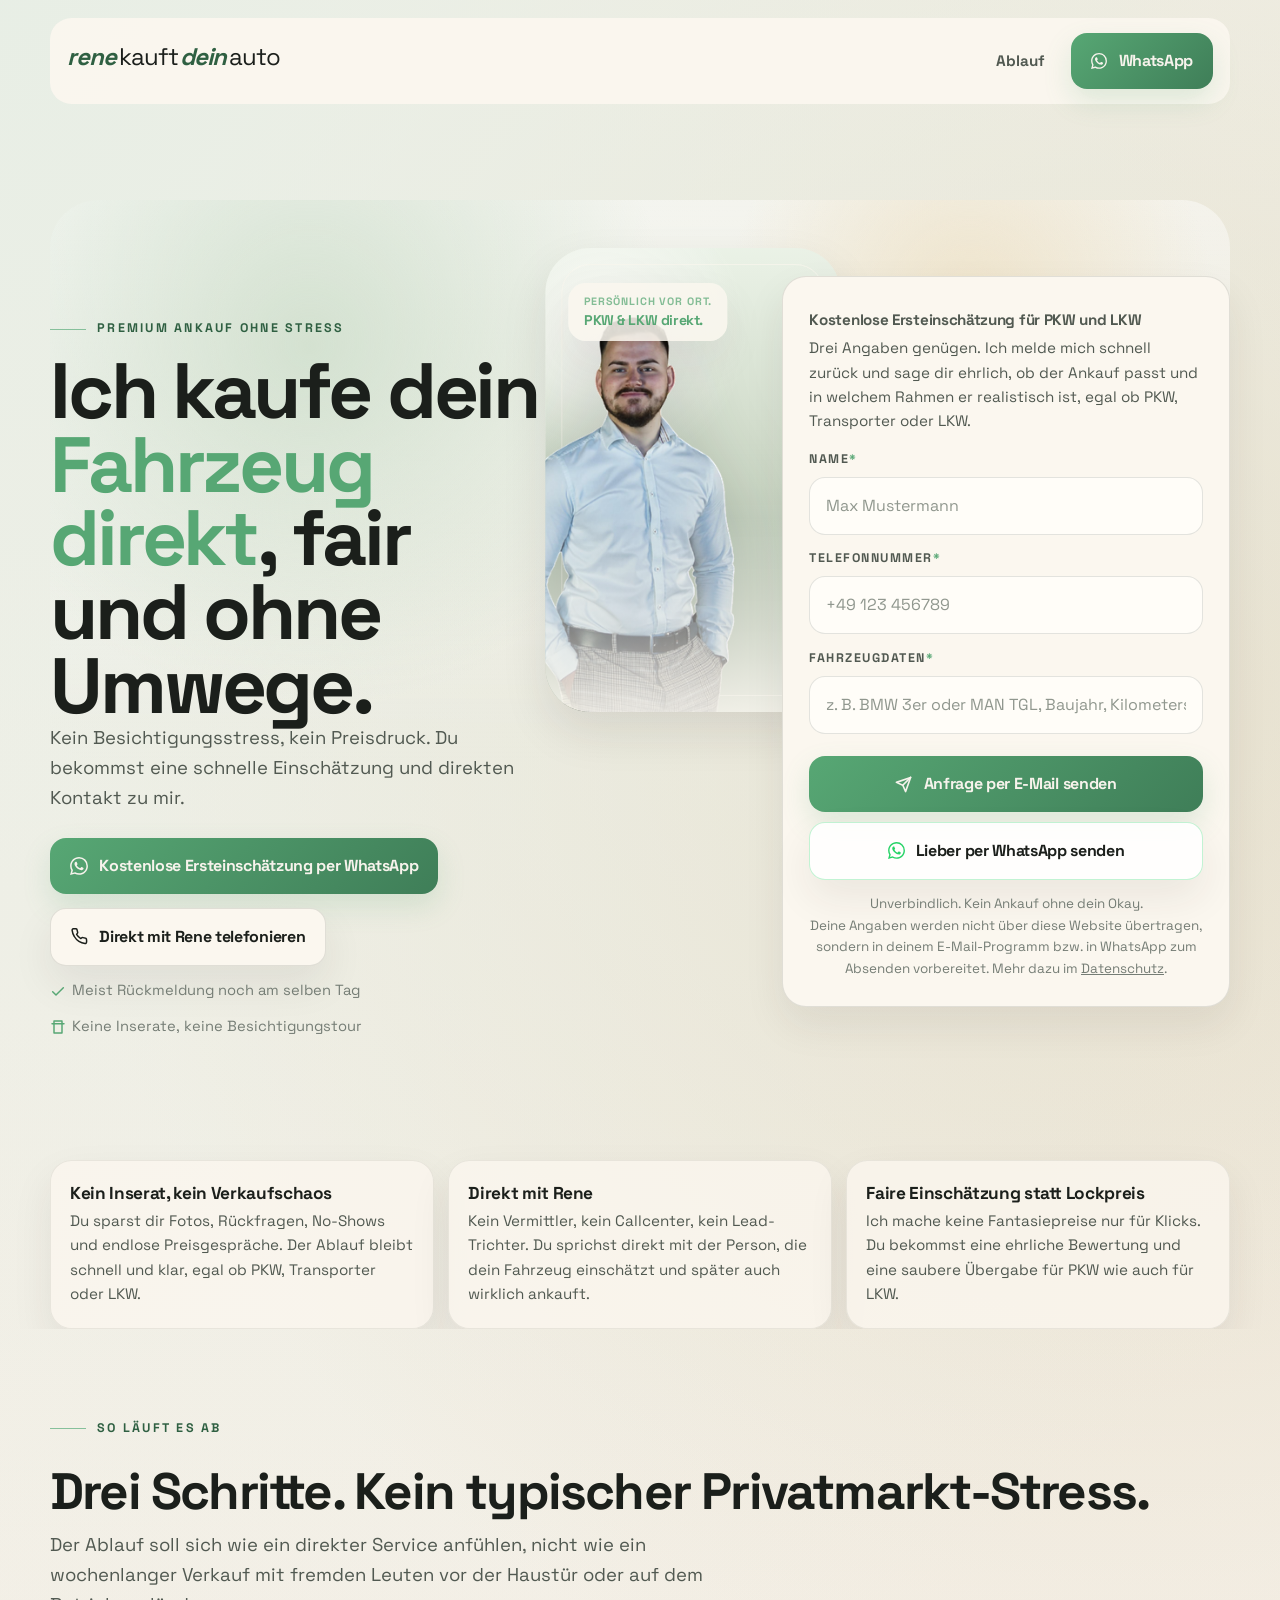
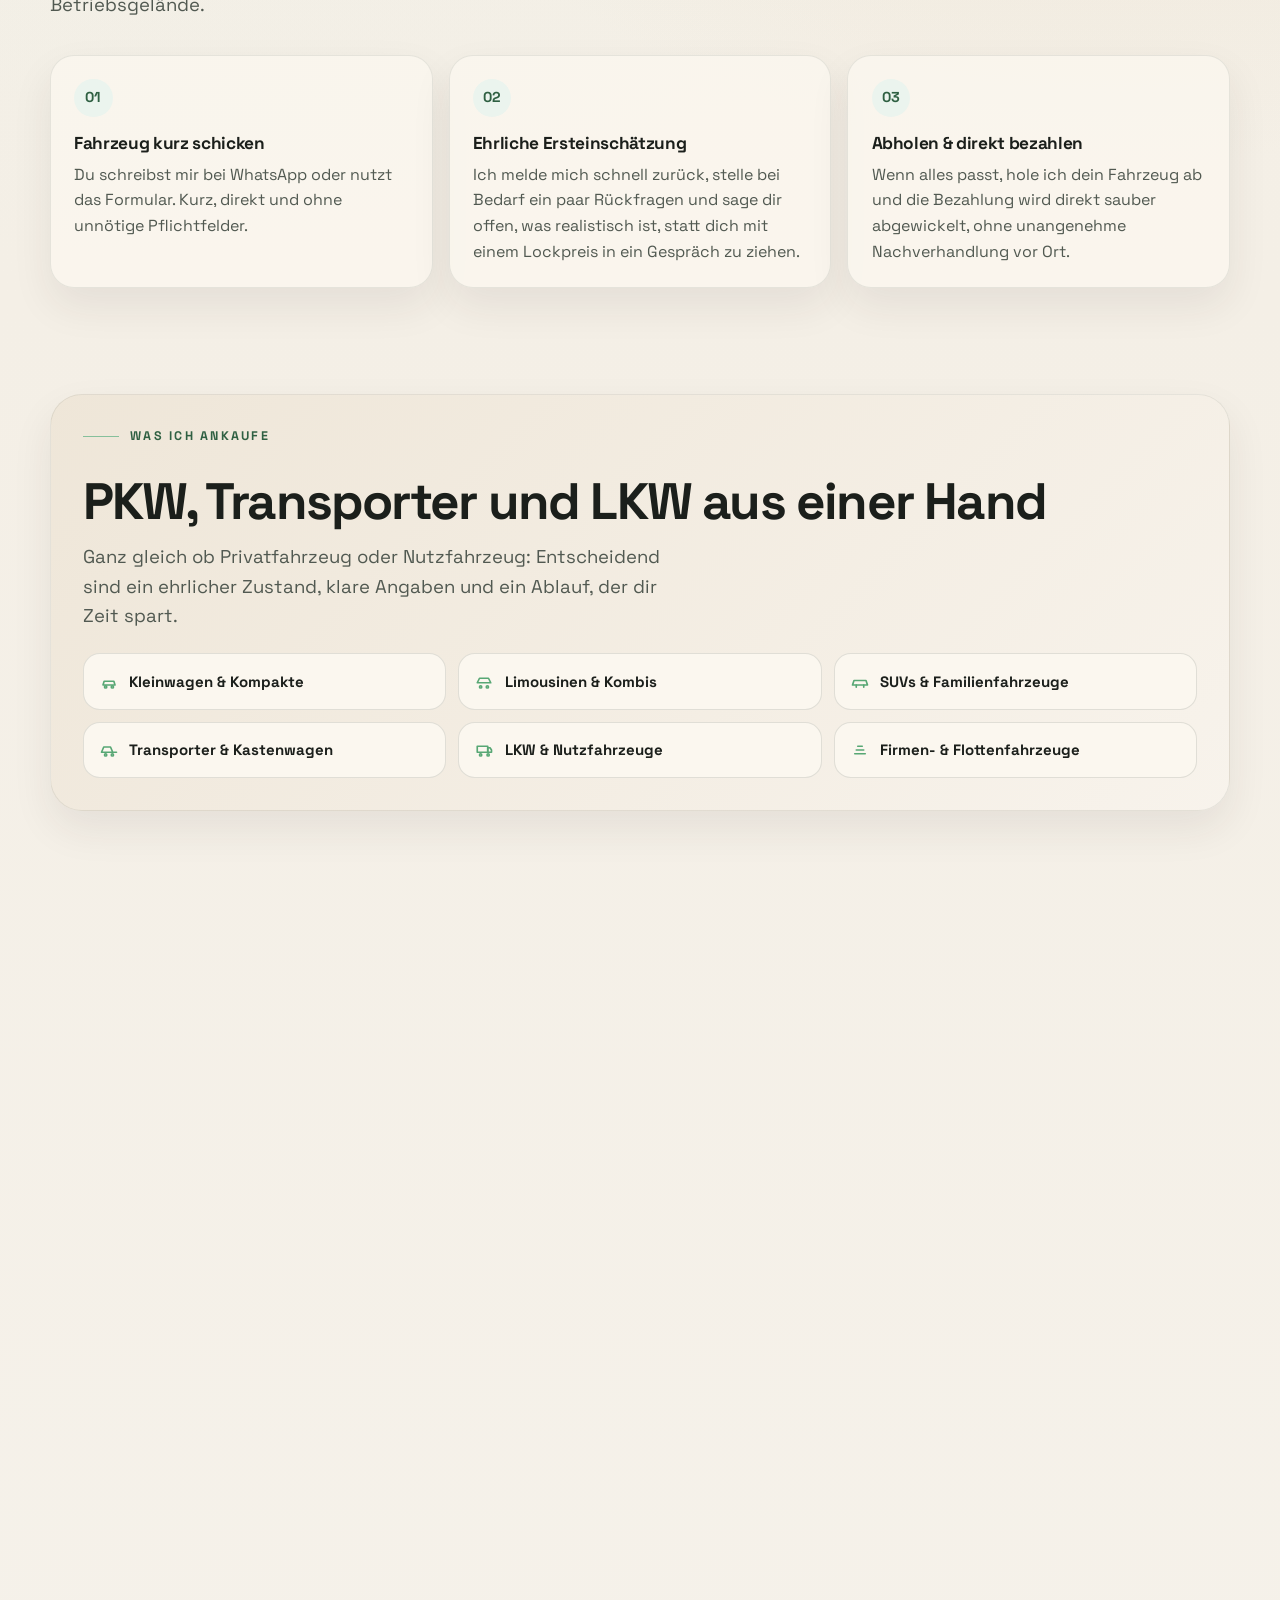
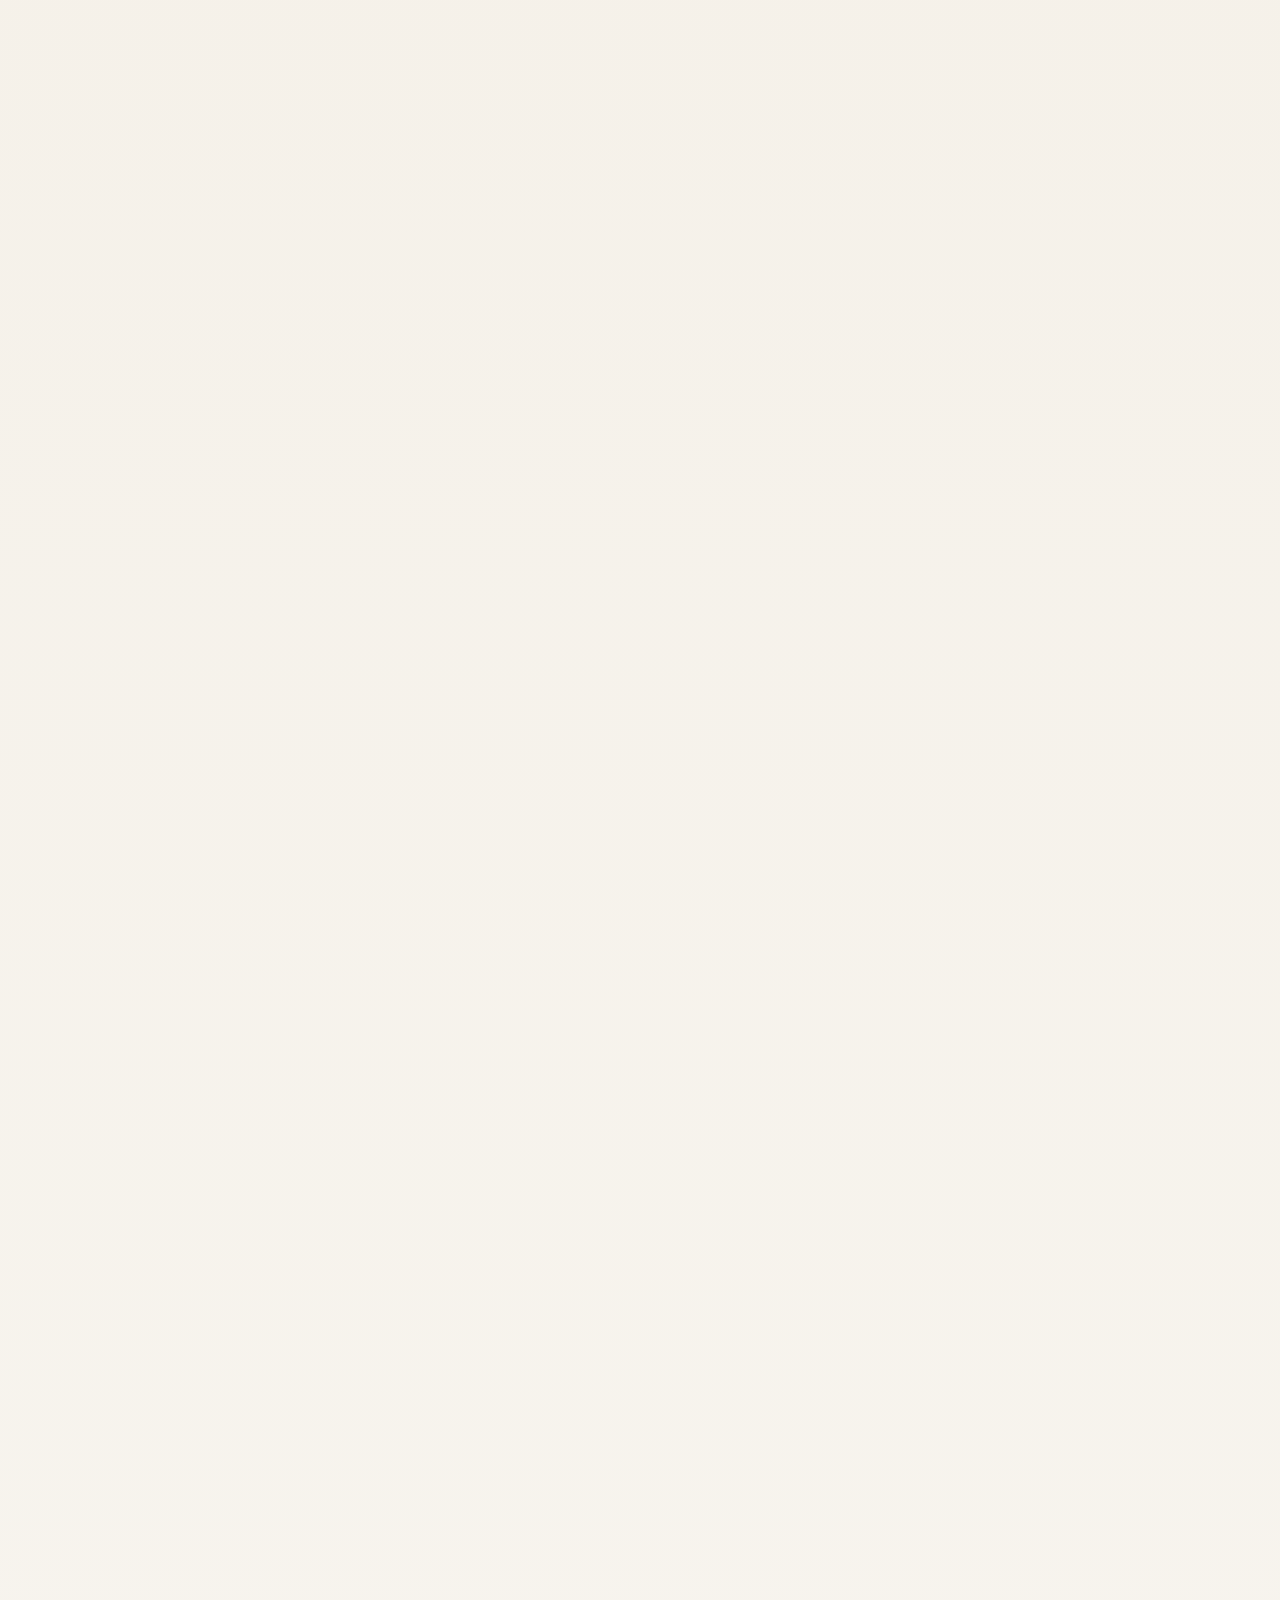
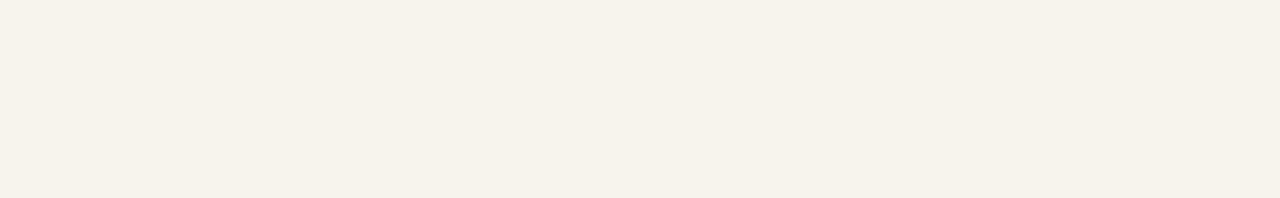
==== commit 7b6f9e3b: "Aufräumen: ungenutzte Dateien, Attribute und CSS entfernen - Unbenutztes Originalbild renekauftdeina" ====
--- a/index.html
+++ b/index.html
@@ -230,7 +230,6 @@
       background: color-mix(in srgb, var(--accent) 72%, white 28%);
     }
 
-    .section-title,
     h1,
     h2,
     h3,
@@ -240,8 +239,7 @@
       text-wrap: balance;
     }
 
-    h1,
-    .section-title {
+    h1 {
       font-family: var(--font-display);
       font-size: clamp(2.7rem, 6.2vw, 4.9rem);
       line-height: 0.94;
@@ -355,7 +353,6 @@
     .nav-cta,
     .button-primary,
     .button-secondary,
-    .button-ghost,
     .button-inline {
       display: inline-flex;
       align-items: center;
@@ -391,17 +388,10 @@
     }
 
     .button-secondary:hover,
-    .button-ghost:hover,
     .button-inline:hover {
       transform: translateY(-1px);
       border-color: var(--line-strong);
       color: var(--ink);
-    }
-
-    .button-ghost {
-      color: var(--ink-soft);
-      background: var(--surface-subtle);
-      border: 1px solid var(--line);
     }
 
     .button-inline {
@@ -1404,8 +1394,7 @@
       }
 
       .button-primary,
-      .button-secondary,
-      .button-ghost {
+      .button-secondary {
         width: 100%;
       }
 
@@ -1639,7 +1628,7 @@
     <section id="hero" class="section" aria-labelledby="hero-heading">
       <div class="shell">
         <div class="hero-shell">
-          <div class="hero-media" data-aos="fade-up">
+          <div class="hero-media">
             <div class="hero-portrait">
               <div class="hero-tag">
                 <span class="hero-tag-kicker">Persönlich vor Ort.</span>
@@ -1649,13 +1638,13 @@
             </div>
           </div>
 
-          <div class="hero-copy" data-aos="fade-up" data-aos-delay="40">
+          <div class="hero-copy">
             <div class="eyebrow">Premium Ankauf ohne Stress</div>
             <h1 id="hero-heading">Ich kaufe dein <span class="accent">Fahrzeug direkt</span>, fair und ohne Umwege.</h1>
             <p class="lede">Kein Besichtigungsstress, kein Preisdruck. Du bekommst eine schnelle Einschätzung und direkten Kontakt zu mir.</p>
           </div>
 
-          <div class="hero-actions" data-aos="fade-up" data-aos-delay="90">
+          <div class="hero-actions">
             <a href="https://wa.me/491717778519" target="_blank" rel="noopener noreferrer" class="button-primary">
               <svg width="18" height="18" viewBox="0 0 24 24" fill="currentColor" aria-hidden="true">
                 <path d="M17.472 14.382c-.297-.149-1.758-.867-2.03-.967-.273-.099-.471-.148-.67.15-.197.297-.767.966-.94 1.164-.173.199-.347.223-.644.075-.297-.15-1.255-.463-2.39-1.475-.883-.788-1.48-1.761-1.653-2.059-.173-.297-.018-.458.13-.606.134-.133.298-.347.446-.52.149-.174.198-.298.298-.497.099-.198.05-.371-.025-.52-.075-.149-.669-1.612-.916-2.207-.242-.579-.487-.5-.669-.51-.173-.008-.371-.01-.57-.01-.198 0-.52.074-.792.372-.272.297-1.04 1.016-1.04 2.479 0 1.462 1.065 2.875 1.213 3.074.149.198 2.096 3.2 5.077 4.487.709.306 1.262.489 1.694.625.712.227 1.36.195 1.871.118.571-.085 1.758-.719 2.006-1.413.248-.694.248-1.289.173-1.413-.074-.124-.272-.198-.57-.347m-5.421 7.403h-.004a9.87 9.87 0 0 1-5.031-1.378l-.361-.214-3.741.982.998-3.648-.235-.374a9.86 9.86 0 0 1-1.51-5.26c.001-5.45 4.436-9.884 9.888-9.884 2.64 0 5.122 1.03 6.988 2.898a9.825 9.825 0 0 1 2.893 6.994c-.003 5.45-4.437 9.884-9.885 9.884m8.413-18.297A11.815 11.815 0 0 0 12.05 0C5.495 0 .16 5.335.157 11.892c0 2.096.547 4.142 1.588 5.945L.057 24l6.305-1.654a11.882 11.882 0 0 0 5.683 1.448h.005c6.554 0 11.89-5.335 11.893-11.893a11.821 11.821 0 0 0-3.48-8.413z"/>
@@ -1680,7 +1669,7 @@
             </div>
           </div>
 
-          <div class="hero-form" data-aos="fade-up" data-aos-delay="130">
+          <div class="hero-form">
             <div class="form-card" id="anfrage">
               <div class="form-head">
                 <p class="form-title">Kostenlose Ersteinschätzung für PKW und LKW</p>
@@ -1732,15 +1721,15 @@
       <div class="shell">
         <h2 id="trust-heading" class="sr-only">Drei klare Vorteile beim Fahrzeugankauf mit Rene Chris Almasi</h2>
         <div class="trust-grid">
-          <article class="trust-card" data-aos="fade-up">
+          <article class="trust-card">
             <h3>Kein Inserat, kein Verkaufschaos</h3>
             <p>Du sparst dir Fotos, Rückfragen, No-Shows und endlose Preisgespräche. Der Ablauf bleibt schnell und klar, egal ob PKW, Transporter oder LKW.</p>
           </article>
-          <article class="trust-card" data-aos="fade-up" data-aos-delay="70">
+          <article class="trust-card">
             <h3>Direkt mit Rene</h3>
             <p>Kein Vermittler, kein Callcenter, kein Lead-Trichter. Du sprichst direkt mit der Person, die dein Fahrzeug einschätzt und später auch wirklich ankauft.</p>
           </article>
-          <article class="trust-card" data-aos="fade-up" data-aos-delay="140">
+          <article class="trust-card">
             <h3>Faire Einschätzung statt Lockpreis</h3>
             <p>Ich mache keine Fantasiepreise nur für Klicks. Du bekommst eine ehrliche Bewertung und eine saubere Übergabe für PKW wie auch für LKW.</p>
           </article>
@@ -1750,23 +1739,23 @@
 
     <section id="prozess" class="section" aria-labelledby="prozess-heading">
       <div class="shell">
-        <div class="section-header" data-aos="fade-up">
+        <div class="section-header">
           <div class="section-label">So läuft es ab</div>
           <h2 id="prozess-heading">Drei Schritte. Kein typischer Privatmarkt-Stress.</h2>
           <p class="lede">Der Ablauf soll sich wie ein direkter Service anfühlen, nicht wie ein wochenlanger Verkauf mit fremden Leuten vor der Haustür oder auf dem Betriebsgelände.</p>
         </div>
         <div class="process-grid">
-          <article class="process-step" data-aos="fade-up">
+          <article class="process-step">
             <div class="step-index">01</div>
             <h3>Fahrzeug kurz schicken</h3>
             <p>Du schreibst mir bei WhatsApp oder nutzt das Formular. Kurz, direkt und ohne unnötige Pflichtfelder.</p>
           </article>
-          <article class="process-step" data-aos="fade-up" data-aos-delay="70">
+          <article class="process-step">
             <div class="step-index">02</div>
             <h3>Ehrliche Ersteinschätzung</h3>
             <p>Ich melde mich schnell zurück, stelle bei Bedarf ein paar Rückfragen und sage dir offen, was realistisch ist, statt dich mit einem Lockpreis in ein Gespräch zu ziehen.</p>
           </article>
-          <article class="process-step" data-aos="fade-up" data-aos-delay="140">
+          <article class="process-step">
             <div class="step-index">03</div>
             <h3>Abholen &amp; direkt bezahlen</h3>
             <p>Wenn alles passt, hole ich dein Fahrzeug ab und die Bezahlung wird direkt sauber abgewickelt, ohne unangenehme Nachverhandlung vor Ort.</p>
@@ -1777,7 +1766,7 @@
 
     <section id="ankauf-typen" class="section" aria-labelledby="ankauf-heading">
       <div class="shell">
-        <div class="ankauf-panel" data-aos="fade-up">
+        <div class="ankauf-panel">
           <div class="ankauf-top">
             <div class="section-label">Was ich ankaufe</div>
             <h2 id="ankauf-heading">PKW, Transporter und LKW aus einer Hand</h2>
@@ -1816,23 +1805,23 @@
     <section id="vorteile" class="section" aria-labelledby="vorteile-heading">
       <div class="shell">
         <div class="why-layout">
-          <div class="why-intro" data-aos="fade-up">
+          <div class="why-intro">
             <div class="section-label">Warum Rene</div>
             <h2 id="vorteile-heading">Warum viele lieber direkt verkaufen statt selbst zu inserieren.</h2>
             <p class="lede">Weil Zeit, Nerven und Verhandlungstheater oft teurer sind als ein sauberer Direktverkauf. Ich setze nicht auf Druck, sondern auf Klarheit, Tempo und echten persönlichen Kontakt.</p>
           </div>
           <div class="why-list">
-            <article class="why-item" data-aos="fade-up" data-aos-delay="60">
+            <article class="why-item">
               <span class="why-kicker">Persönlicher Kontakt</span>
               <h3>Du sprichst mit mir, nicht mit fünf Stationen dazwischen.</h3>
               <p>Wenn du Fragen hast, bekommst du Antworten von der Person, die später auch tatsächlich bei der Übergabe auftaucht. Das schafft Klarheit und spart Zeit.</p>
             </article>
-            <article class="why-item" data-aos="fade-up" data-aos-delay="120">
+            <article class="why-item">
               <span class="why-kicker">Faire Erwartung</span>
               <h3>Ich locke nicht mit Fantasiepreisen und drücke dann alles vor Ort runter.</h3>
               <p>Mir ist wichtiger, dass der Ablauf sauber und glaubwürdig bleibt, als mit unrealistischen Versprechen erst Aufmerksamkeit zu erzeugen und später Enttäuschung zu produzieren.</p>
             </article>
-            <article class="why-item" data-aos="fade-up" data-aos-delay="180">
+            <article class="why-item">
               <span class="why-kicker">Deutschlandweit</span>
               <h3>Von der ersten Nachricht bis zur Abholung soll es für dich einfach bleiben.</h3>
               <p>Ob privater Stellplatz, Hof oder Betriebsgelände: ich komme zu dir, wenn der Ankauf passt. So sparst du dir zusätzliche Wege, Termine und unnötigen Organisationsaufwand.</p>
@@ -1844,7 +1833,7 @@
 
     <section id="videos" class="section" aria-labelledby="videos-heading">
       <div class="shell">
-        <div class="videos-top" data-aos="fade-up">
+        <div class="videos-top">
           <div>
             <div class="section-label">Praxis statt Behauptung</div>
             <h2 id="videos-heading">Schau dir an, wie ich arbeite.</h2>
@@ -1856,7 +1845,7 @@
           </a>
         </div>
         <div class="video-grid">
-          <a class="video-card" href="https://www.youtube.com/watch?v=EvXTV2qx1tk" target="_blank" rel="noopener noreferrer" data-aos="fade-up">
+          <a class="video-card" href="https://www.youtube.com/watch?v=EvXTV2qx1tk" target="_blank" rel="noopener noreferrer">
             <div class="video-media">
               <img src="assets/img/video-EvXTV2qx1tk.jpg" alt="" width="480" height="360" loading="lazy" decoding="async">
               <div class="play-badge" aria-hidden="true">
@@ -1868,7 +1857,7 @@
               <p>Ein direkter Einblick in meinen Ablauf, damit du vor deiner Anfrage schon ein Gefühl dafür bekommst, wie sauber und unkompliziert das Ganze abläuft.</p>
             </div>
           </a>
-          <a class="video-card" href="https://www.youtube.com/watch?v=TNhzN1g9MEg" target="_blank" rel="noopener noreferrer" data-aos="fade-up" data-aos-delay="90">
+          <a class="video-card" href="https://www.youtube.com/watch?v=TNhzN1g9MEg" target="_blank" rel="noopener noreferrer">
             <div class="video-media">
               <img src="assets/img/video-TNhzN1g9MEg.jpg" alt="" width="480" height="360" loading="lazy" decoding="async">
               <div class="play-badge" aria-hidden="true">
@@ -1886,7 +1875,7 @@
 
     <section id="contact" class="section" aria-labelledby="contact-heading">
       <div class="shell">
-        <div class="closing-card" data-aos="fade-up">
+        <div class="closing-card">
           <div>
             <div class="section-label is-inverse">Bereit für den nächsten Schritt?</div>
             <h2 id="contact-heading">Wenn du Zeit sparen und dein Fahrzeug sauber verkaufen willst, melde dich direkt bei mir.</h2>
@@ -2090,41 +2079,30 @@
 
     const floatingWhatsApp = document.querySelector('.wa-float');
     const floatingTrigger = document.getElementById('prozess');
-    function syncFloatingWhatsApp(forceShow = null) {
+    // The floating button appears once the visitor has scrolled past the hero
+    // (which has its own WhatsApp actions) and stays visible from then on.
+    function syncFloatingWhatsApp() {
       if (!floatingWhatsApp) return;
-
-      if (window.innerWidth > 719) {
-        floatingWhatsApp.classList.remove('is-hidden');
-        floatingWhatsApp.classList.add('is-visible');
-        return;
-      }
-
-      const shouldShow = forceShow ?? (() => {
-        if (!floatingTrigger) return false;
-        const rect = floatingTrigger.getBoundingClientRect();
-        return rect.top < (window.innerHeight * 0.92);
-      })();
-
+      const shouldShow = floatingTrigger
+        ? floatingTrigger.getBoundingClientRect().top < window.innerHeight * 0.92
+        : true;
       floatingWhatsApp.classList.toggle('is-visible', shouldShow);
       floatingWhatsApp.classList.toggle('is-hidden', !shouldShow);
     }
 
-    syncFloatingWhatsApp(false);
-
-    window.addEventListener('resize', () => {
-      syncFloatingWhatsApp(false);
-    }, { passive: true });
-
-    if ('IntersectionObserver' in window && floatingTrigger) {
-      const floatingObserver = new IntersectionObserver(([entry]) => {
-        syncFloatingWhatsApp(entry.isIntersecting);
-      }, {
-        threshold: 0.08,
+    let floatingTicking = false;
+    function requestFloatingSync() {
+      if (floatingTicking) return;
+      floatingTicking = true;
+      window.requestAnimationFrame(() => {
+        syncFloatingWhatsApp();
+        floatingTicking = false;
       });
-      floatingObserver.observe(floatingTrigger);
-    } else {
-      window.addEventListener('scroll', () => syncFloatingWhatsApp(), { passive: true });
-    }
+    }
+
+    syncFloatingWhatsApp();
+    window.addEventListener('scroll', requestFloatingSync, { passive: true });
+    window.addEventListener('resize', requestFloatingSync, { passive: true });
   </script>
 </body>
 </html>
